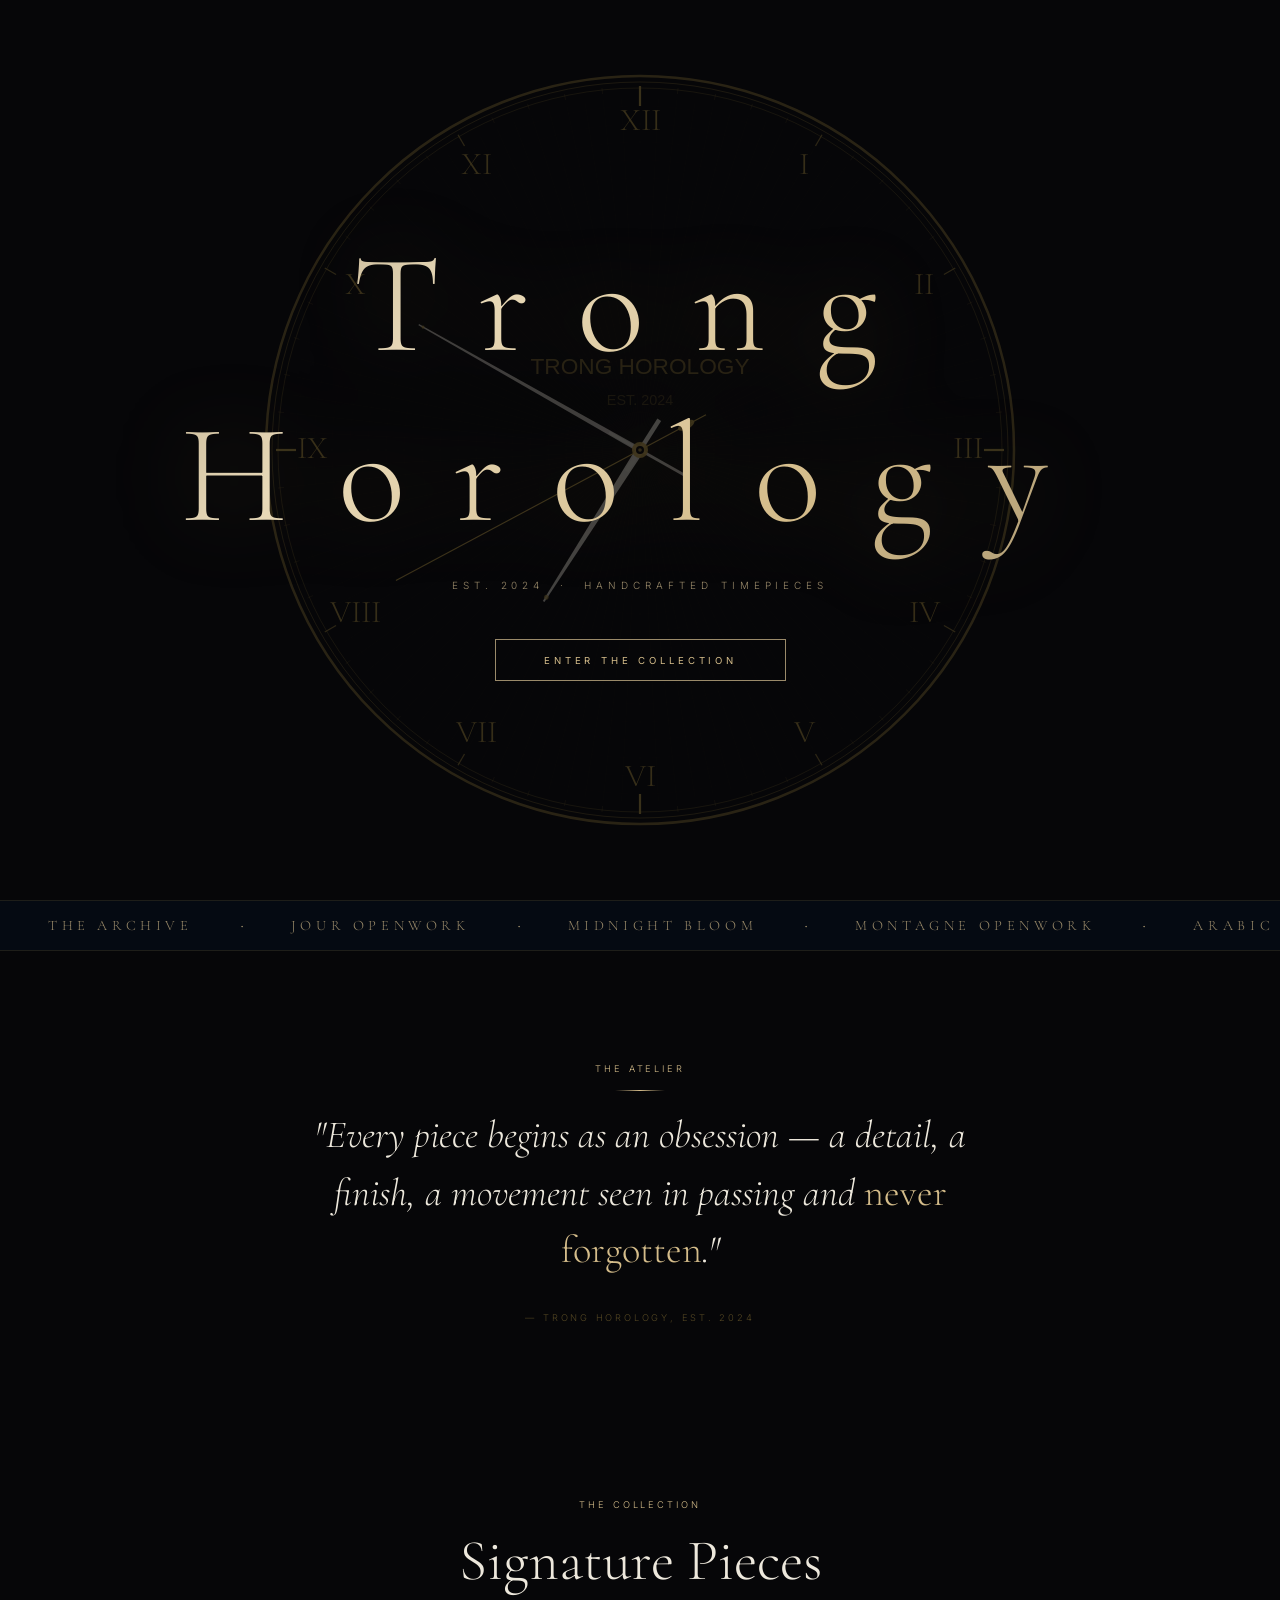
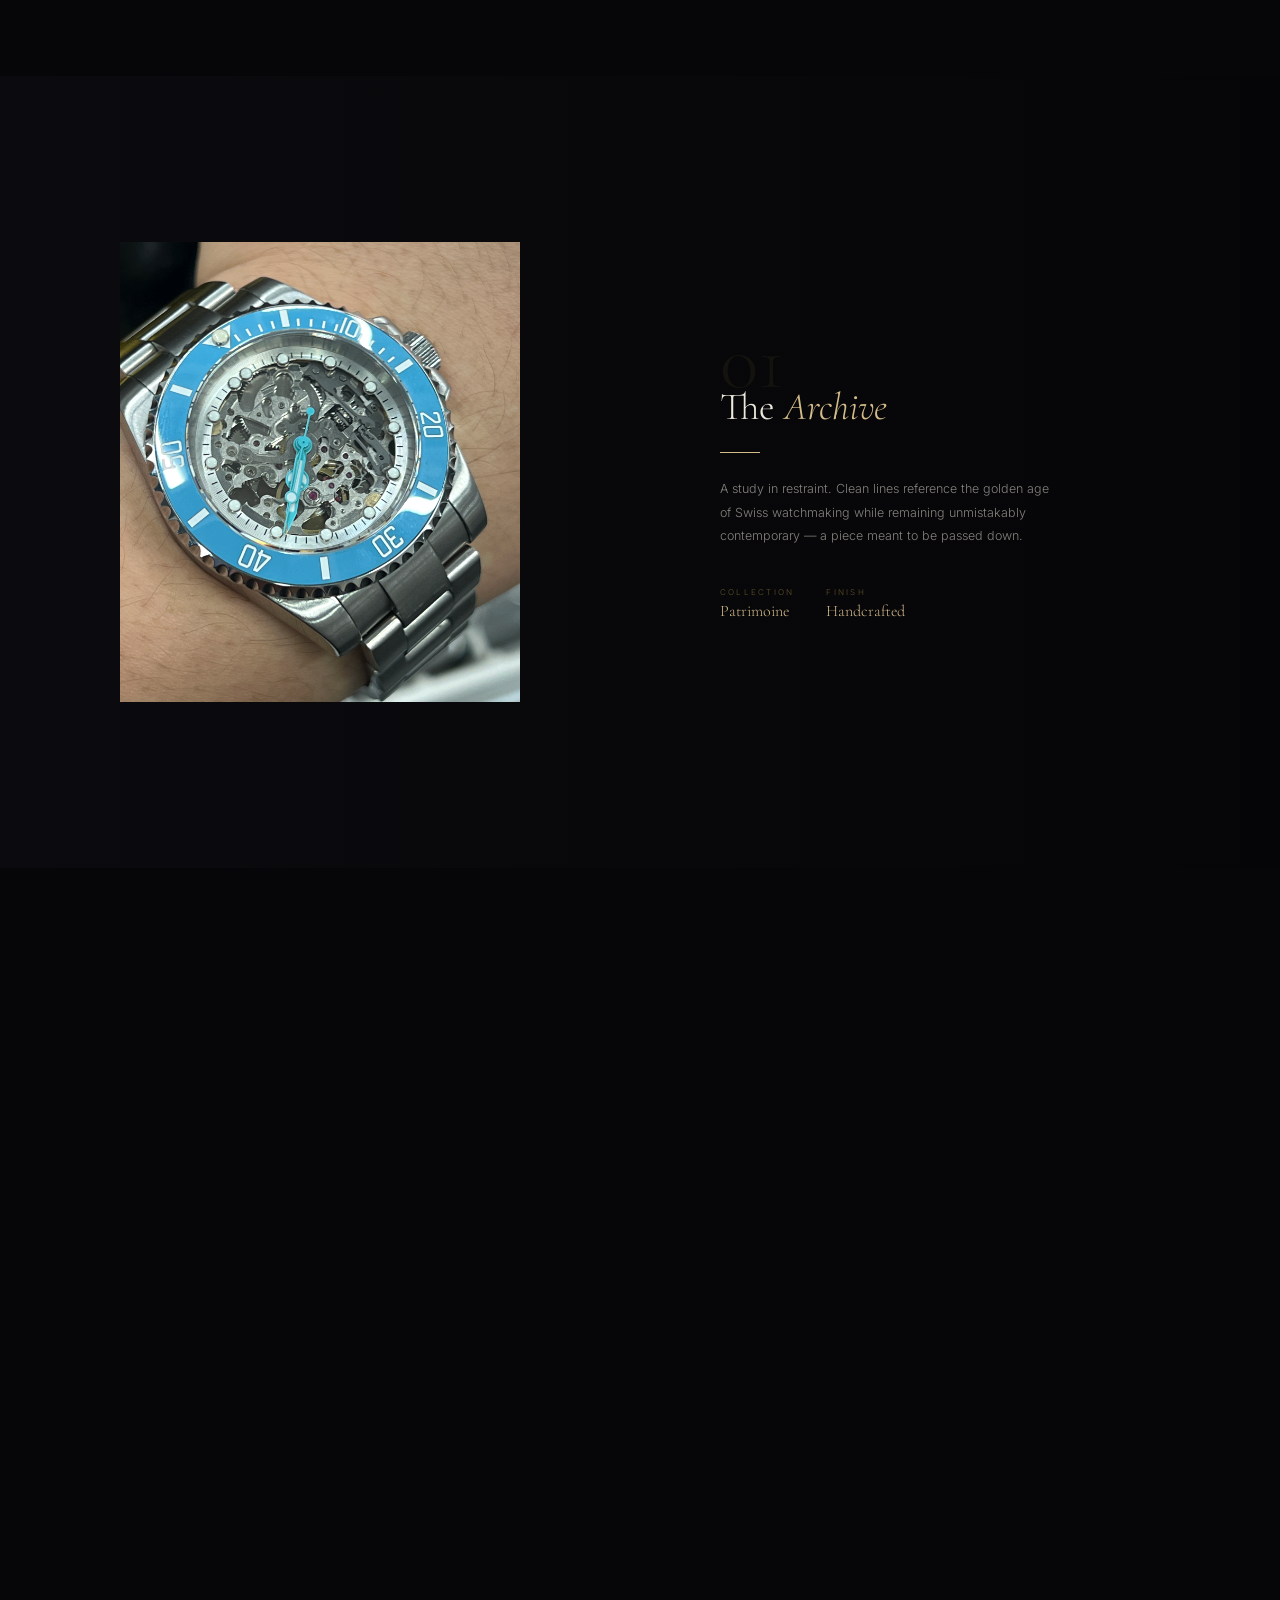
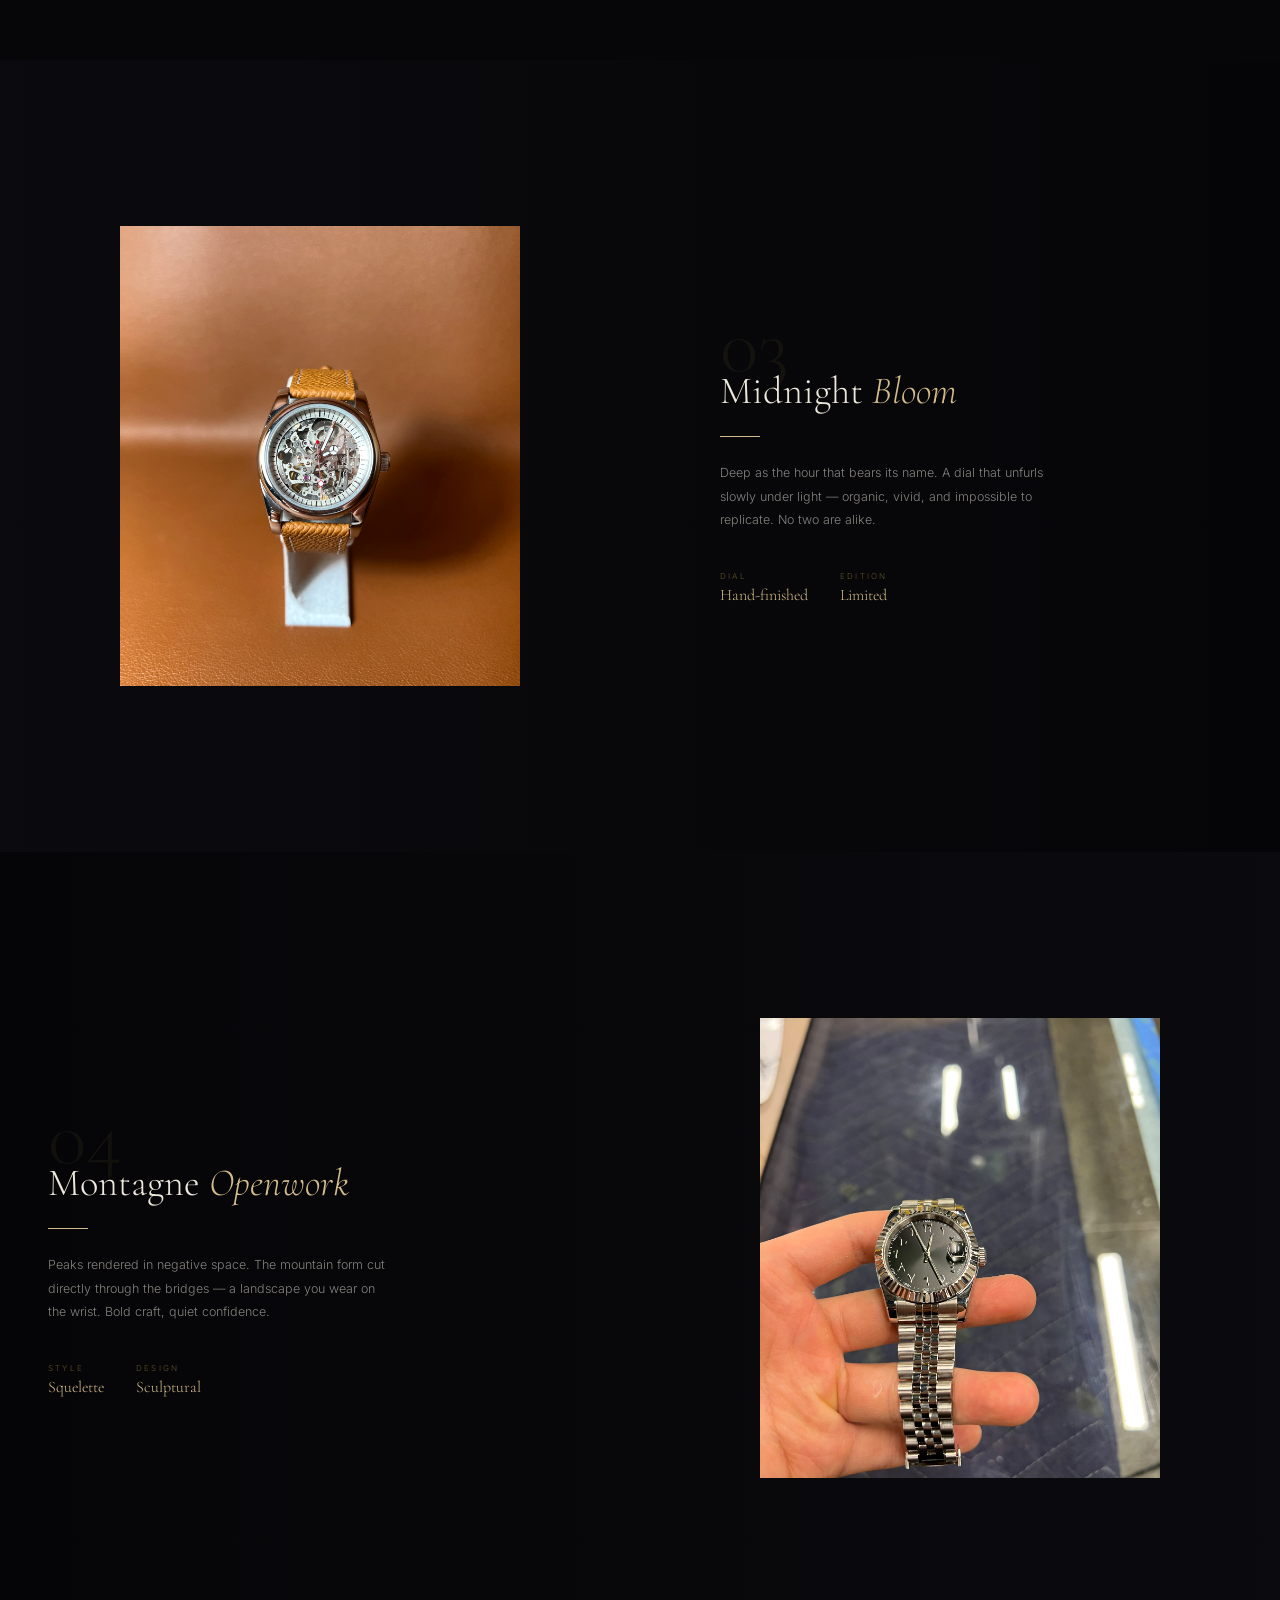
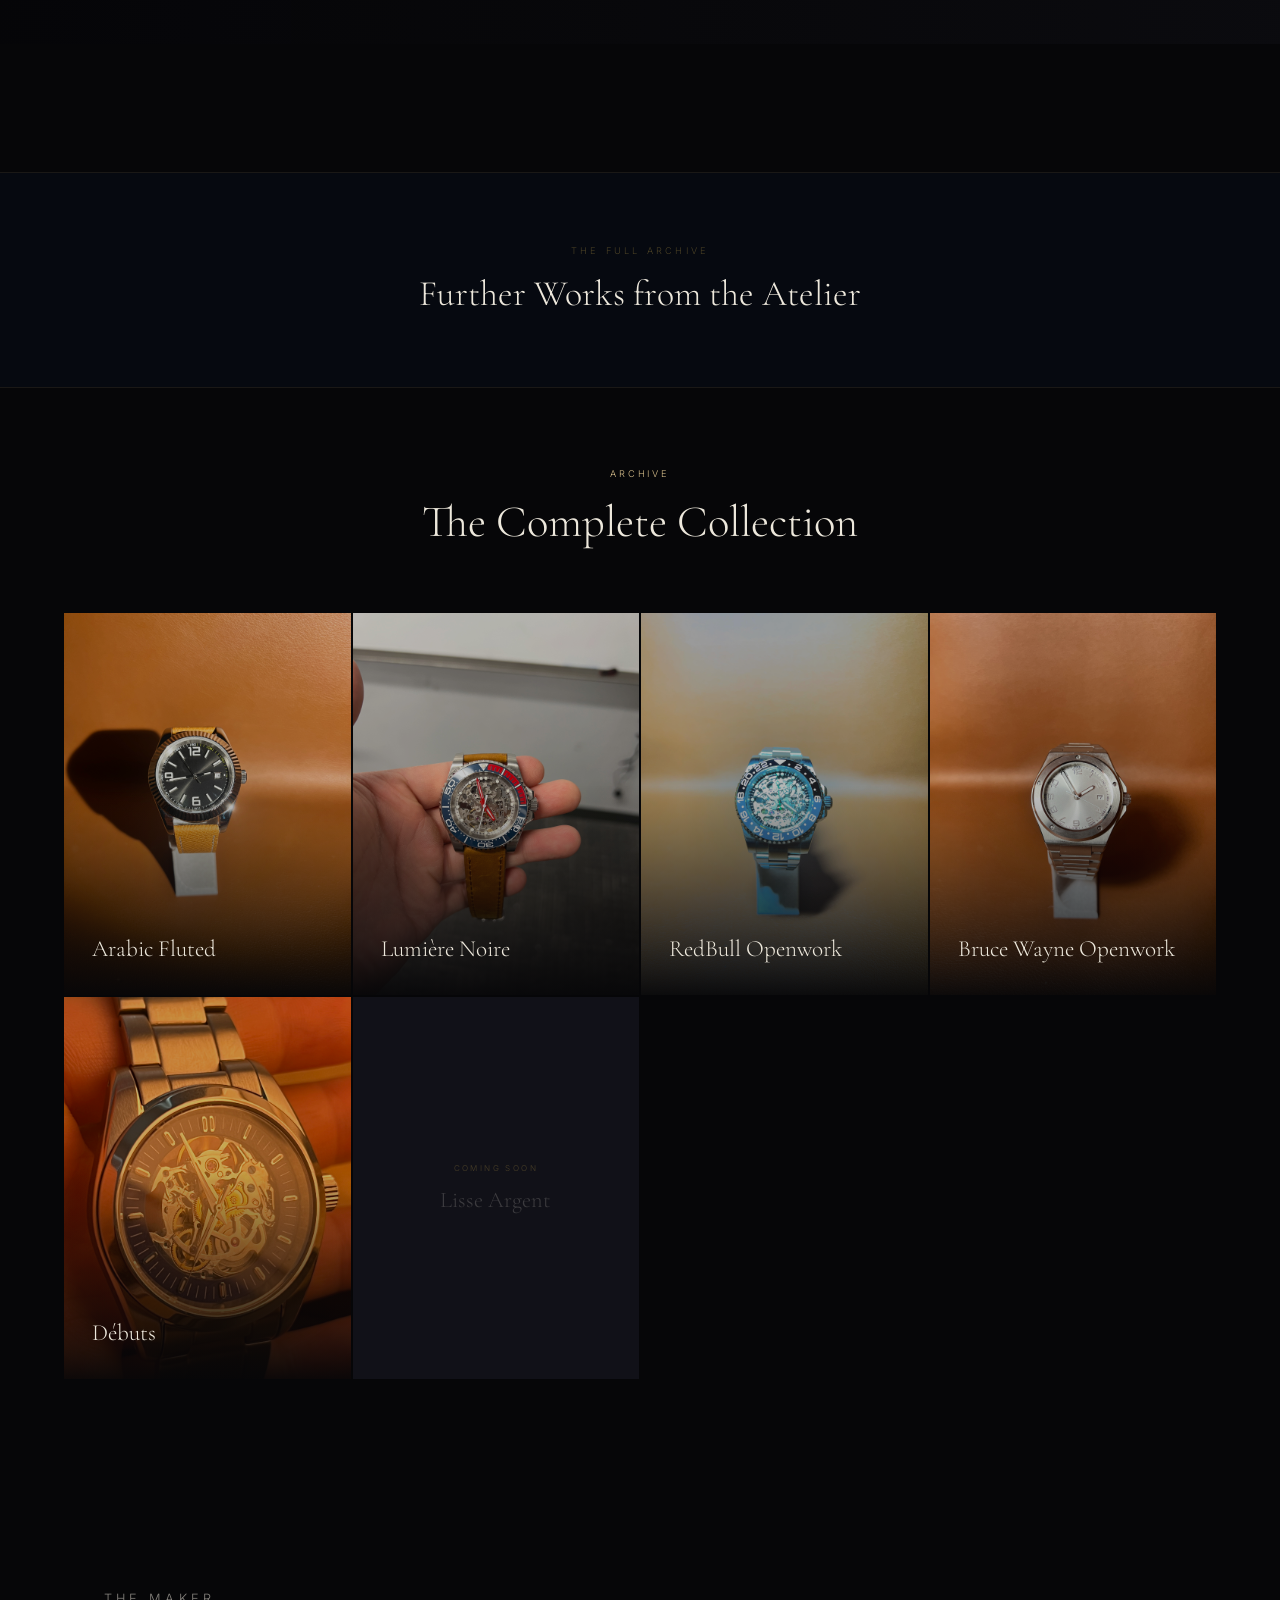
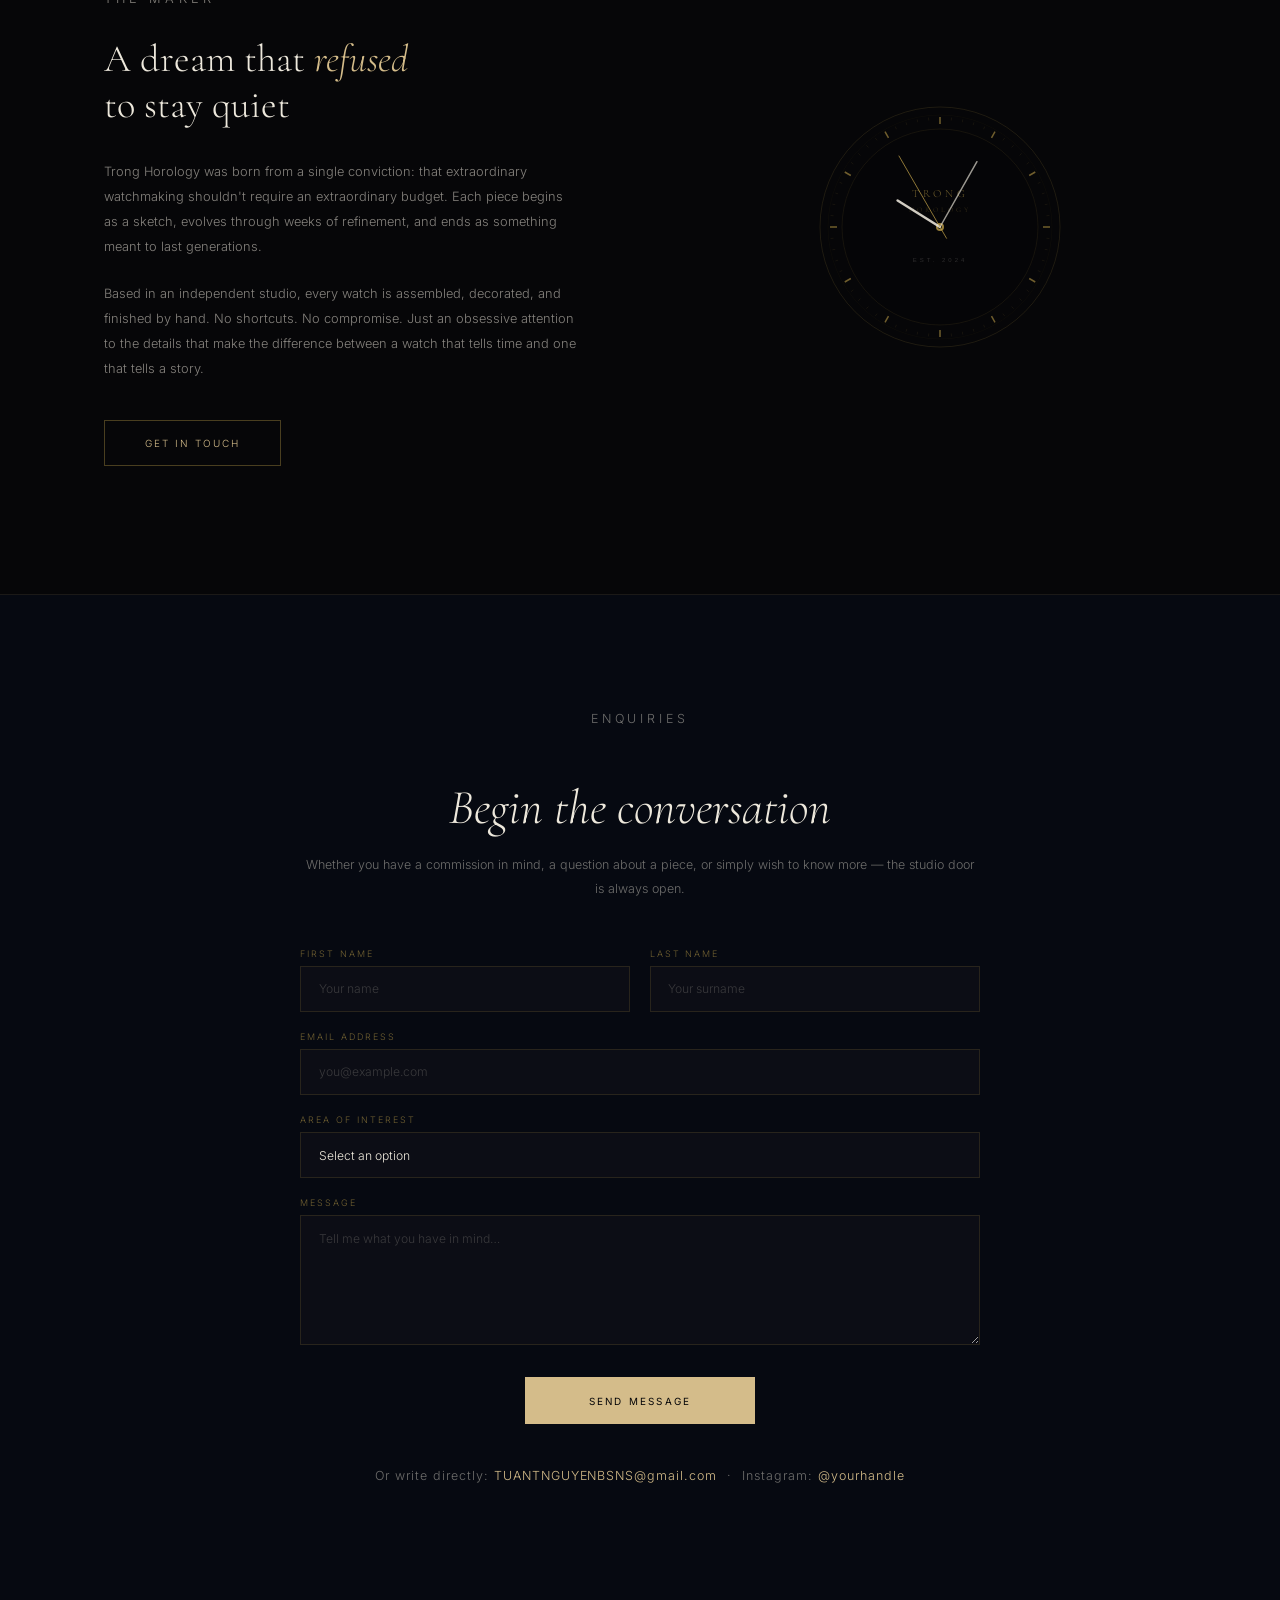
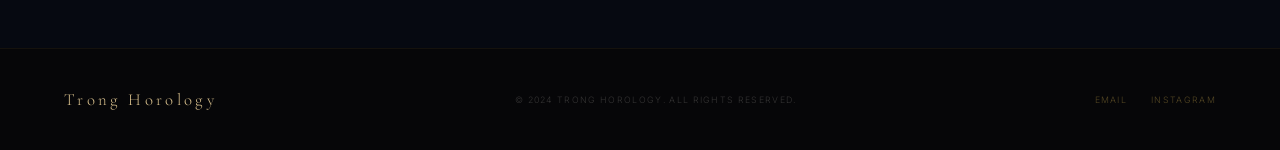
==== MainSite.html @ ff4633d8 "d" ====
<!DOCTYPE html>
<html lang="en">
<head>
<meta charset="UTF-8">
<meta name="viewport" content="width=device-width, initial-scale=1.0">
<title>Trong Horology</title>
<link href="https://fonts.googleapis.com/css2?family=Cormorant+Garamond:ital,wght@0,300;0,400;0,600;1,300;1,400&family=Inter:wght@200;300;400&display=swap" rel="stylesheet">
<style>
:root {
  --gold: #d4bc8a;
  --gold-light: #e8d9b8;
  --gold-dim: #9a8a6a;
  --gold-pale: #f5f0e8;
  --dark: #060608;
  --dark2: #0b0b0f;
  --dark3: #111118;
  --navy: #070d18;
  --text: #ede8dc;
  --text-dim: #7a7060;
  --serif: 'Cormorant Garamond', Georgia, serif;
  --sans: 'Inter', sans-serif;
}

*,*::before,*::after{margin:0;padding:0;box-sizing:border-box}
html{scroll-behavior:smooth}
body{background:var(--dark);color:var(--text);font-family:var(--sans);font-weight:300;overflow-x:hidden}
::-webkit-scrollbar{width:3px}
::-webkit-scrollbar-track{background:var(--dark)}
::-webkit-scrollbar-thumb{background:var(--gold-dim)}

/* ── BOTANICAL CANVAS ── */
#botanicalCanvas{position:fixed;top:0;left:0;width:100%;height:100%;pointer-events:none;z-index:0;opacity:0.85}

/* ── NAV ── */
nav{
  position:fixed;top:0;left:0;right:0;z-index:200;
  display:flex;align-items:center;justify-content:space-between;
  padding:1.2rem 3.5rem;
  transition:background 0.5s,backdrop-filter 0.5s;
}
nav.scrolled{background:rgba(6,6,8,0.92);backdrop-filter:blur(16px);border-bottom:1px solid rgba(201,168,76,0.07)}

.nav-left{display:flex;align-items:center;gap:1rem}
.logo-box{
  width:44px;height:44px;border:1px solid rgba(201,168,76,0.3);
  display:flex;align-items:center;justify-content:center;
  font-size:0.42rem;letter-spacing:0.1em;color:var(--gold-dim);text-transform:uppercase;
}
.logo-box img{width:100%;height:100%;object-fit:contain;display:none}
.logo-box img.loaded{display:block}
.nav-brand{font-family:var(--serif);font-size:1.3rem;font-weight:300;letter-spacing:0.25em;color:var(--gold)}

.nav-right{display:flex;align-items:center;gap:2.5rem}
.nav-links{display:flex;gap:2rem;list-style:none}
.nav-links a{font-size:0.58rem;letter-spacing:0.28em;text-transform:uppercase;color:var(--text-dim);text-decoration:none;transition:color 0.3s}
.nav-links a:hover{color:var(--gold)}

.nav-clock-wrap{display:flex;flex-direction:column;align-items:flex-end;gap:0.1rem}
.nav-clock{font-family:'Inter',sans-serif;font-size:1.35rem;color:var(--gold);letter-spacing:0.08em;font-weight:200;line-height:1}
.nav-date{font-size:0.45rem;letter-spacing:0.22em;color:var(--text-dim);text-transform:uppercase;font-weight:300}

/* ── LANDING ── */
#landing{
  position:fixed;inset:0;z-index:1000;
  background:var(--dark);
  display:flex;flex-direction:column;align-items:center;justify-content:center;
  transition:opacity 1.4s ease,visibility 1.4s ease;
}
#landing.gone{opacity:0;visibility:hidden;pointer-events:none}
#landingClock{position:absolute;top:50%;left:50%;transform:translate(-50%,-50%);opacity:0.28;pointer-events:none;z-index:1}
#siteClock{display:none;}

.landing-brand{position:relative;z-index:10;text-align:center}
.landing-name{
  font-family:var(--serif);font-size:clamp(3.5rem,11vw,9rem);font-weight:300;
  letter-spacing:0.35em;
  color:transparent;
  background:linear-gradient(135deg,var(--gold-dim),var(--gold-light),var(--gold),var(--gold-dim));
  -webkit-background-clip:text;background-clip:text;
  opacity:0;animation:nameReveal 3.8s ease 0.6s forwards;
  filter:drop-shadow(0 0 40px rgba(201,168,76,0.25));
}
@keyframes nameReveal{
  0%{opacity:0;letter-spacing:0.9em}
  60%{opacity:0.8}
  100%{opacity:1;letter-spacing:0.35em}
}
.landing-sub{font-size:0.62rem;letter-spacing:0.5em;color:var(--gold-dim);opacity:0;animation:fadeUp 1.5s ease 3.2s forwards;margin-top:1.2rem;text-transform:uppercase}
.landing-enter{
  margin-top:3rem;padding:0.9rem 3rem;
  background:transparent;border:1px solid var(--gold-dim);
  color:var(--gold);font-family:var(--sans);font-size:0.6rem;letter-spacing:0.4em;text-transform:uppercase;
  cursor:pointer;opacity:0;animation:fadeUp 1.5s ease 4s forwards;
  transition:all 0.4s;position:relative;overflow:hidden;
}
.landing-enter::before{content:'';position:absolute;top:0;left:-100%;width:100%;height:100%;background:linear-gradient(90deg,transparent,rgba(201,168,76,0.08),transparent);transition:left 0.5s}
.landing-enter:hover::before{left:100%}
.landing-enter:hover{border-color:var(--gold);box-shadow:0 0 25px rgba(201,168,76,0.12)}

@keyframes fadeUp{from{opacity:0;transform:translateY(12px)}to{opacity:1;transform:translateY(0)}}

/* ── HERO ── */
.hero{
  position:relative;height:100vh;min-height:650px;
  display:flex;flex-direction:column;align-items:center;justify-content:center;
  text-align:center;overflow:hidden;
}
.hero::before{
  content:'';position:absolute;inset:0;z-index:1;
  background:radial-gradient(ellipse 60% 70% at 50% 55%,rgba(201,168,76,0.07) 0%,transparent 70%);
  pointer-events:none;
}
.hero-video{position:absolute;inset:0;width:100%;height:100%;object-fit:cover;z-index:0;opacity:0;transition:opacity 2s ease}
.hero-video.ready{opacity:0.35}
.hero-overlay{position:absolute;inset:0;z-index:1;background:radial-gradient(ellipse 70% 70% at 50% 50%,rgba(6,6,8,0.5) 0%,rgba(6,6,8,0.88) 100%);pointer-events:none}

.dust{position:absolute;inset:0;pointer-events:none;overflow:hidden;z-index:2}
.dust span{position:absolute;width:2px;height:2px;border-radius:50%;background:var(--gold);opacity:0;animation:drift var(--d,8s) ease-in-out infinite var(--delay,0s)}
@keyframes drift{
  0%{opacity:0;transform:translateY(60px) translateX(0)}
  20%{opacity:0.3}80%{opacity:0.1}
  100%{opacity:0;transform:translateY(-80px) translateX(var(--dx,20px))}
}

.hero-content{position:relative;z-index:3}
.hero-logo-wrap{opacity:0;animation:fadeUp 1s ease 0.3s forwards;margin-bottom:2rem}
.hero-logo-wrap img{height:60px;width:auto;object-fit:contain;filter:brightness(0) invert(1) sepia(1) saturate(1.5) hue-rotate(5deg) brightness(0.85)}
.hero-eyebrow{font-size:0.62rem;letter-spacing:0.35em;text-transform:uppercase;color:var(--gold);margin-bottom:1.5rem;opacity:0;animation:fadeUp 1s ease 0.5s forwards}
.hero-title{font-family:var(--serif);font-size:clamp(3.5rem,9vw,8rem);font-weight:300;line-height:0.9;letter-spacing:-0.01em;color:var(--text);opacity:0;animation:fadeUp 1.1s ease 0.8s forwards}
.hero-title em{font-style:italic;color:var(--gold)}
.hero-subtitle{font-size:0.68rem;letter-spacing:0.28em;text-transform:uppercase;color:rgba(237,232,220,0.45);margin-top:2rem;opacity:0;animation:fadeUp 1.1s ease 1.1s forwards}
.hero-cta{margin-top:3.5rem;opacity:0;animation:fadeUp 1s ease 1.4s forwards;display:flex;gap:1.5rem;align-items:center;justify-content:center}
.btn-primary{font-family:var(--sans);font-size:0.62rem;letter-spacing:0.2em;text-transform:uppercase;color:var(--dark);background:var(--gold);border:none;padding:1rem 2.5rem;cursor:pointer;text-decoration:none;transition:background 0.3s,transform 0.2s}
.btn-primary:hover{background:var(--gold-pale);transform:translateY(-1px)}
.btn-ghost{font-family:var(--sans);font-size:0.62rem;letter-spacing:0.2em;text-transform:uppercase;color:var(--gold);border:1px solid rgba(201,168,76,0.35);padding:1rem 2.5rem;cursor:pointer;text-decoration:none;transition:all 0.3s}
.btn-ghost:hover{border-color:var(--gold);background:rgba(201,168,76,0.06)}

.scroll-ind{position:absolute;bottom:2.5rem;left:50%;transform:translateX(-50%);display:flex;flex-direction:column;align-items:center;gap:0.5rem;opacity:0;animation:fadeUp 1s ease 2s forwards;z-index:3}
.scroll-ind span{font-size:0.5rem;letter-spacing:0.28em;text-transform:uppercase;color:rgba(201,168,76,0.4)}
.scroll-line{width:1px;height:3rem;background:linear-gradient(to bottom,rgba(201,168,76,0.55),transparent);animation:sPulse 2.5s ease-in-out infinite}
@keyframes sPulse{0%,100%{opacity:0.4;transform:scaleY(1)}50%{opacity:1;transform:scaleY(1.1)}}

/* ── MARQUEE ── */
.marquee-wrap{overflow:hidden;border-top:1px solid rgba(201,168,76,0.12);border-bottom:1px solid rgba(201,168,76,0.12);padding:1rem 0;background:rgba(7,13,24,0.7);position:relative;z-index:1}
.marquee-track{display:flex;width:max-content;animation:marquee 35s linear infinite}
.marquee-track span{font-family:var(--serif);font-size:0.9rem;font-weight:300;letter-spacing:0.32em;text-transform:uppercase;color:var(--gold-dim);padding:0 3rem;white-space:nowrap}
.marquee-track span.dot{color:var(--gold);padding:0;font-size:0.45rem;align-self:center;letter-spacing:0}
@keyframes marquee{from{transform:translateX(0)}to{transform:translateX(-50%)}}

/* ── PHILOSOPHY ── */
.philosophy{padding:7rem 4rem;max-width:860px;margin:0 auto;text-align:center;position:relative;z-index:1}
.section-label{font-size:0.58rem;letter-spacing:0.32em;text-transform:uppercase;color:var(--gold);margin-bottom:1rem}
.section-line{width:50px;height:1px;background:linear-gradient(90deg,transparent,var(--gold),transparent);margin:1rem auto}
.phil-quote{font-family:var(--serif);font-size:clamp(1.6rem,3vw,2.6rem);font-weight:300;font-style:italic;line-height:1.5;color:var(--text)}
.phil-quote em{color:var(--gold);font-style:normal}
.phil-attr{margin-top:2rem;font-size:0.58rem;letter-spacing:0.3em;text-transform:uppercase;color:rgba(201,168,76,0.4)}

/* ── SPOTLIGHT ITEMS ── */
.gallery-section{padding:4rem 0 8rem;position:relative;z-index:1}
.gallery-header{text-align:center;padding:0 2rem 5rem}
.gallery-header h2{font-family:var(--serif);font-size:clamp(2.2rem,4.5vw,3.8rem);font-weight:300;color:var(--text);margin-top:0.5rem}

.spotlight-list{display:flex;flex-direction:column;gap:0}
.spotlight-item{
  position:relative;min-height:88vh;
  display:grid;grid-template-columns:1fr 1fr;align-items:center;overflow:hidden;
  opacity:0;transform:translateY(40px);transition:opacity 0.9s ease,transform 0.9s ease;
}
.spotlight-item.visible{opacity:1;transform:translateY(0)}
.spotlight-item:nth-child(even){direction:rtl}
.spotlight-item:nth-child(even)>*{direction:ltr}
.spotlight-item::before{content:'';position:absolute;inset:0;z-index:0}
.spotlight-item:nth-child(odd)::before{background:linear-gradient(to right,rgba(11,11,15,0.98) 0%,rgba(6,6,8,0.85) 100%)}
.spotlight-item:nth-child(even)::before{background:linear-gradient(to left,rgba(11,11,15,0.98) 0%,rgba(6,6,8,0.85) 100%)}

.spotlight-img-wrap{position:relative;z-index:1;display:flex;align-items:center;justify-content:center;padding:4rem 3rem;cursor:pointer}
.spotlight-img-wrap::before{content:'';position:absolute;width:360px;height:360px;border-radius:50%;background:radial-gradient(circle,rgba(201,168,76,0.12) 0%,transparent 68%);pointer-events:none}
.spotlight-img-wrap::after{
  content:'View Gallery';position:absolute;bottom:2.5rem;left:50%;
  transform:translateX(-50%) translateY(8px);
  font-size:0.52rem;letter-spacing:0.25em;text-transform:uppercase;color:var(--gold);
  background:rgba(6,6,8,0.8);padding:0.5rem 1.2rem;border:1px solid rgba(201,168,76,0.3);
  opacity:0;transition:opacity 0.3s,transform 0.3s;pointer-events:none;white-space:nowrap;
}
.spotlight-item:hover .spotlight-img-wrap::after{opacity:1;transform:translateX(-50%) translateY(0)}
.spotlight-img-wrap img{
  position:relative;width:100%;max-width:400px;max-height:460px;object-fit:cover;
  filter:brightness(1.02) contrast(1.04);transition:transform 0.6s ease,filter 0.6s ease;
  display:block;
}
.spotlight-item:hover .spotlight-img-wrap img{transform:scale(1.03);filter:brightness(1.1) contrast(1.06)}

.spotlight-info{position:relative;z-index:1;padding:4rem 5rem}
.spotlight-item:nth-child(even) .spotlight-info{padding:4rem 5rem 4rem 3rem}
.watch-number{font-family:var(--serif);font-size:5rem;font-weight:300;color:rgba(201,168,76,0.07);line-height:1;margin-bottom:-1rem;display:block}
.watch-name{font-family:var(--serif);font-size:clamp(1.8rem,3vw,2.8rem);font-weight:300;color:var(--text);line-height:1.1;margin-bottom:1.5rem}
.watch-name em{font-style:italic;color:var(--gold)}
.watch-divider{width:40px;height:1px;background:var(--gold);margin-bottom:1.5rem}
.watch-desc{font-size:0.78rem;line-height:1.85;color:rgba(237,232,220,0.55);max-width:340px;margin-bottom:2.5rem}
.watch-specs{display:flex;gap:2rem;flex-wrap:wrap}
.spec-item{display:flex;flex-direction:column;gap:0.3rem}
.spec-label{font-size:0.5rem;letter-spacing:0.28em;text-transform:uppercase;color:rgba(201,168,76,0.45)}
.spec-val{font-family:var(--serif);font-size:1rem;color:var(--gold)}

/* ── DIVIDER ── */
.coll-divider{text-align:center;padding:4.5rem 2rem;border-top:1px solid rgba(201,168,76,0.1);border-bottom:1px solid rgba(201,168,76,0.1);background:rgba(7,13,24,0.5);position:relative;z-index:1}
.coll-divider p{font-size:0.58rem;letter-spacing:0.35em;text-transform:uppercase;color:rgba(201,168,76,0.35);margin-bottom:1rem}
.coll-divider h3{font-family:var(--serif);font-size:clamp(1.4rem,2.8vw,2.4rem);font-weight:300;color:var(--text)}

/* ── GRID GALLERY ── */
.grid-gallery{padding:5rem 4rem;position:relative;z-index:1}
.grid-gallery-header{text-align:center;margin-bottom:4rem}
.grid-gallery-header h2{font-family:var(--serif);font-size:clamp(1.8rem,3.5vw,3rem);font-weight:300;color:var(--text);margin-top:0.5rem}
.watch-grid{display:grid;grid-template-columns:repeat(auto-fill,minmax(270px,1fr));gap:2px;max-width:1200px;margin:0 auto}
.grid-card{position:relative;aspect-ratio:3/4;overflow:hidden;cursor:pointer;background:var(--dark3);opacity:0;transform:translateY(20px);transition:opacity 0.7s ease,transform 0.7s ease}
.grid-card.visible{opacity:1;transform:translateY(0)}
.grid-card img{width:100%;height:100%;object-fit:cover;transition:transform 0.7s ease,filter 0.7s ease;filter:brightness(0.78)}
.grid-card:hover img{transform:scale(1.06);filter:brightness(1)}
.grid-card-overlay{position:absolute;inset:0;background:linear-gradient(to top,rgba(6,6,8,0.96) 0%,transparent 55%);display:flex;flex-direction:column;justify-content:flex-end;padding:2rem 1.75rem;transition:background 0.5s}
.grid-card:hover .grid-card-overlay{background:linear-gradient(to top,rgba(6,6,8,0.98) 0%,rgba(6,6,8,0.25) 65%)}
.grid-card-label{font-size:0.52rem;letter-spacing:0.25em;text-transform:uppercase;color:var(--gold);margin-bottom:0.5rem;opacity:0;transform:translateY(6px);transition:opacity 0.4s,transform 0.4s}
.grid-card:hover .grid-card-label{opacity:1;transform:translateY(0)}
.grid-card-name{font-family:var(--serif);font-size:1.45rem;font-weight:300;color:var(--text);line-height:1.1}
.grid-coming{background:var(--dark3);display:flex;align-items:center;justify-content:center;aspect-ratio:3/4}
.grid-coming p:first-child{font-size:0.5rem;letter-spacing:0.3em;text-transform:uppercase;color:rgba(201,168,76,0.3);margin-bottom:0.8rem;text-align:center}
.grid-coming p:last-child{font-family:var(--serif);font-size:1.4rem;font-weight:300;color:rgba(237,232,220,0.2);text-align:center}

/* ── STORY ── */
.story{padding:8rem 4rem;display:grid;grid-template-columns:1fr 1fr;gap:8rem;align-items:center;max-width:1200px;margin:0 auto;position:relative;z-index:1}
.story-text h2{font-family:var(--serif);font-size:clamp(1.8rem,3vw,2.8rem);font-weight:300;line-height:1.2;color:var(--text);margin:1.5rem 0 2rem}
.story-text h2 em{font-style:italic;color:var(--gold)}
.story-text p{font-size:0.8rem;line-height:1.95;color:rgba(237,232,220,0.55);margin-bottom:1.4rem}

.story-clock-wrap{display:flex;align-items:center;justify-content:center}
.story-clock{width:260px;height:260px}

/* ── CONTACT ── */
.contact{padding:7rem 4rem;background:rgba(7,13,24,0.6);border-top:1px solid rgba(201,168,76,0.1);position:relative;z-index:1}
.contact-inner{max-width:680px;margin:0 auto;text-align:center}
.contact-inner h2{font-family:var(--serif);font-size:clamp(2rem,3.8vw,3.2rem);font-weight:300;font-style:italic;color:var(--text);margin-bottom:1rem}
.contact-inner>p{font-size:0.78rem;color:rgba(237,232,220,0.45);line-height:1.85;margin-bottom:3rem}
.contact-form{display:flex;flex-direction:column;gap:1.2rem;text-align:left}
.form-row{display:grid;grid-template-columns:1fr 1fr;gap:1.2rem}
.form-group{display:flex;flex-direction:column;gap:0.45rem}
.form-group label{font-size:0.56rem;letter-spacing:0.22em;text-transform:uppercase;color:rgba(201,168,76,0.55)}
.form-group input,.form-group textarea,.form-group select{background:rgba(17,17,24,0.7);border:1px solid rgba(201,168,76,0.15);color:var(--text);font-family:var(--sans);font-size:0.76rem;font-weight:300;padding:0.9rem 1.1rem;outline:none;transition:border-color 0.3s;-webkit-appearance:none}
.form-group input:focus,.form-group textarea:focus,.form-group select:focus{border-color:rgba(201,168,76,0.45)}
.form-group input::placeholder,.form-group textarea::placeholder{color:rgba(237,232,220,0.2)}
.form-group textarea{height:130px;resize:vertical}
.form-group select option{background:var(--dark2)}
.form-submit{margin-top:0.8rem;text-align:center}
.form-submit button{font-family:var(--sans);font-size:0.62rem;letter-spacing:0.22em;text-transform:uppercase;color:var(--dark);background:var(--gold);border:none;padding:1.1rem 4rem;cursor:pointer;transition:background 0.3s,transform 0.2s}
.form-submit button:hover{background:var(--gold-pale);transform:translateY(-1px)}
.contact-alt{margin-top:2.5rem;font-size:0.68rem;color:rgba(237,232,220,0.3);letter-spacing:0.08em}
.contact-alt a{color:var(--gold);text-decoration:none;transition:color 0.3s}
.contact-alt a:hover{color:var(--gold-light)}

/* ── FOOTER ── */
footer{padding:2.5rem 4rem;border-top:1px solid rgba(201,168,76,0.08);display:flex;align-items:center;justify-content:space-between;position:relative;z-index:1}
.footer-brand{font-family:var(--serif);font-size:1.05rem;font-weight:300;letter-spacing:0.2em;color:var(--gold)}
.footer-copy{font-size:0.55rem;letter-spacing:0.15em;color:rgba(237,232,220,0.2);text-transform:uppercase}
.footer-social{display:flex;gap:1.5rem}
.footer-social a{font-size:0.55rem;letter-spacing:0.15em;text-transform:uppercase;color:rgba(201,168,76,0.4);text-decoration:none;transition:color 0.3s}
.footer-social a:hover{color:var(--gold)}

/* ── LIGHTBOX ── */
.lb-overlay{
  display:none;position:fixed;inset:0;z-index:800;
  background:rgba(3,3,5,0.97);backdrop-filter:blur(12px);
  flex-direction:column;align-items:center;justify-content:center;
}
.lb-overlay.open{display:flex}
.lb-close{
  position:absolute;top:1.5rem;right:2rem;background:none;border:none;
  color:rgba(201,168,76,0.5);font-family:var(--sans);font-size:0.58rem;
  letter-spacing:0.28em;text-transform:uppercase;cursor:pointer;
  display:flex;align-items:center;gap:0.5rem;padding:0.5rem;transition:color 0.2s;
}
.lb-close::before{content:'✕';font-size:0.9rem}
.lb-close:hover{color:var(--gold)}
.lb-stage{position:relative;display:flex;align-items:center;justify-content:center;width:100%;max-width:900px;padding:2rem 5rem;flex:1}
.lb-stage::before{content:'';position:absolute;width:520px;height:520px;border-radius:50%;background:radial-gradient(circle,rgba(201,168,76,0.08) 0%,transparent 65%);pointer-events:none}
.lb-img-wrap{position:relative;max-height:70vh;display:flex;align-items:center;justify-content:center;overflow:hidden}
.lb-img-wrap img{max-height:70vh;max-width:100%;object-fit:contain;display:block;opacity:0;transform:scale(0.97);transition:opacity 0.35s,transform 0.35s}
.lb-img-wrap img.loaded{opacity:1;transform:scale(1)}
.lb-arrow{position:absolute;top:50%;transform:translateY(-50%);background:none;border:1px solid rgba(201,168,76,0.2);color:var(--gold);width:44px;height:44px;display:flex;align-items:center;justify-content:center;cursor:pointer;font-size:1.1rem;transition:all 0.2s;z-index:2}
.lb-arrow:hover{border-color:var(--gold);background:rgba(201,168,76,0.08)}
.lb-arrow.prev{left:0}.lb-arrow.next{right:0}
.lb-arrow.hidden{opacity:0;pointer-events:none}
.lb-footer{padding:1.2rem 2rem 2rem;text-align:center;width:100%}
.lb-watch-name{font-family:var(--serif);font-size:clamp(1.3rem,2.5vw,2rem);font-weight:300;color:var(--text);margin-bottom:0.4rem}
.lb-counter{font-size:0.58rem;letter-spacing:0.28em;color:rgba(201,168,76,0.4);text-transform:uppercase}
.lb-thumbs{display:flex;gap:8px;justify-content:center;margin-top:1rem;flex-wrap:wrap;padding:0 2rem}
.lb-thumb{width:52px;height:52px;object-fit:cover;cursor:pointer;opacity:0.32;border:1px solid transparent;transition:opacity 0.2s,border-color 0.2s;flex-shrink:0}
.lb-thumb.active{opacity:1;border-color:var(--gold)}
.lb-thumb:hover{opacity:0.7}

@media(max-width:900px){
  nav{padding:1.2rem 1.5rem}
  .nav-links{display:none}
  .spotlight-item{grid-template-columns:1fr;min-height:auto}
  .spotlight-item:nth-child(even){direction:ltr}
  .spotlight-info{padding:2rem 2rem 3rem!important}
  .spotlight-img-wrap{padding:3rem 2rem 1rem}
  .story{grid-template-columns:1fr;gap:3rem;padding:5rem 2rem}
  .story-clock-wrap{display:none}
  .grid-gallery{padding:4rem 1.5rem}
  .form-row{grid-template-columns:1fr}
  .contact{padding:5rem 2rem}
  footer{flex-direction:column;gap:1.5rem;text-align:center;padding:2rem}
}
</style>
</head>
<body>

<!-- BOTANICAL CANVAS -->
<canvas id="botanicalCanvas"></canvas>

<!-- SITE CORNER CLOCK -->
<canvas id="siteClock"></canvas>

<!-- LIGHTBOX -->
<div class="lb-overlay" id="lightbox" role="dialog" aria-modal="true">
  <button class="lb-close" id="lbClose">Close</button>
  <div class="lb-stage">
    <button class="lb-arrow prev" id="lbPrev">&#8592;</button>
    <div class="lb-img-wrap"><img id="lbImg" src="" alt=""></div>
    <button class="lb-arrow next" id="lbNext">&#8594;</button>
  </div>
  <div class="lb-footer">
    <p class="lb-watch-name" id="lbName"></p>
    <p class="lb-counter" id="lbCounter"></p>
    <div class="lb-thumbs" id="lbThumbs"></div>
  </div>
</div>

<!-- NAV -->
<nav id="nav">
  <div class="nav-left">
    <div class="logo-box">
      <img src="images/logo.png" alt="Trong Horology" onerror="this.style.display='none'">
      LOGO
    </div>
    <div class="nav-brand">Trong Horology</div>
  </div>
  <div class="nav-right">
    <ul class="nav-links">
      <li><a href="#collection">Collection</a></li>
      <li><a href="#story">The Story</a></li>
      <li><a href="#contact">Contact</a></li>
    </ul>
    <div class="nav-clock-wrap">
      <div class="nav-clock" id="navClock">00:00:00</div>
      <div class="nav-date" id="navDate"></div>
    </div>
  </div>
</nav>

<!-- LANDING -->
<div id="landing">
  <canvas id="landingClock"></canvas>
  <div class="landing-brand">
    <div class="landing-name">Trong Horology</div>
    <div class="landing-sub">Est. 2024 &nbsp;·&nbsp; Handcrafted Timepieces</div>
    <button class="landing-enter" onclick="enterSite()">Enter the Collection</button>
  </div>
</div>

<!-- HERO -->
<section class="hero" id="hero">
  <video class="hero-video" id="heroVideo" autoplay muted loop playsinline preload="auto" aria-hidden="true">
    <source src="images/hero-movement.mp4" type="video/mp4">
  </video>
  <div class="hero-overlay"></div>
  <div class="dust" id="dust"></div>
  <div class="hero-content">
    <div class="hero-logo-wrap">
      <img src="images/logo.png" alt="Trong Horology" onerror="this.style.display='none'">
    </div>
    <p class="hero-eyebrow">Est. 2024 &nbsp;·&nbsp; Handcrafted Timepieces</p>
    <h1 class="hero-title">Trong<br><em>Horology</em></h1>
    <p class="hero-subtitle">Where time becomes art</p>
    <div class="hero-cta">
      <a href="#collection" class="btn-primary">View Collection</a>
      <a href="#contact" class="btn-ghost">Enquire</a>
    </div>
  </div>
  <div class="scroll-ind">
    <div class="scroll-line"></div>
    <span>Scroll</span>
  </div>
</section>

<!-- MARQUEE -->
<div class="marquee-wrap" aria-hidden="true">
  <div class="marquee-track">
    <span>The Archive</span><span class="dot">◆</span>
    <span>Jour Openwork</span><span class="dot">◆</span>
    <span>Midnight Bloom</span><span class="dot">◆</span>
    <span>Montagne Openwork</span><span class="dot">◆</span>
    <span>Arabic Fluted</span><span class="dot">◆</span>
    <span>Lumière Noire</span><span class="dot">◆</span>
    <span>Bruce Wayne Openwork</span><span class="dot">◆</span>
    <span>Lisse Argent</span><span class="dot">◆</span>
    <span>The Archive</span><span class="dot">◆</span>
    <span>Jour Openwork</span><span class="dot">◆</span>
    <span>Midnight Bloom</span><span class="dot">◆</span>
    <span>Montagne Openwork</span><span class="dot">◆</span>
    <span>Arabic Fluted</span><span class="dot">◆</span>
    <span>Lumière Noire</span><span class="dot">◆</span>
    <span>Bruce Wayne Openwork</span><span class="dot">◆</span>
    <span>Lisse Argent</span><span class="dot">◆</span>
  </div>
</div>

<!-- PHILOSOPHY -->
<div class="philosophy">
  <p class="section-label">The Atelier</p>
  <div class="section-line"></div>
  <p class="phil-quote">"Every piece begins as an obsession — a detail, a finish, a movement seen in passing and <em>never forgotten</em>."</p>
  <p class="phil-attr">— Trong Horology, est. 2024</p>
</div>

<!-- SPOTLIGHT COLLECTION -->
<section class="gallery-section" id="collection">
  <div class="gallery-header">
    <p class="section-label">The Collection</p>
    <h2>Signature Pieces</h2>
  </div>
  <div class="spotlight-list">

    <div class="spotlight-item reveal" data-watch="the-archive">
      <div class="spotlight-img-wrap">
        <img src="https://twhon.github.io/artileir-detuantrong/images/P-1/P1a.JPEG" alt="The Archive" loading="lazy" onerror="this.style.opacity='0.3'">
      </div>
      <div class="spotlight-info">
        <span class="watch-number">01</span>
        <h2 class="watch-name">The <em>Archive</em></h2>
        <div class="watch-divider"></div>
        <p class="watch-desc">A study in restraint. Clean lines reference the golden age of Swiss watchmaking while remaining unmistakably contemporary — a piece meant to be passed down.</p>
        <div class="watch-specs">
          <div class="spec-item"><span class="spec-label">Collection</span><span class="spec-val">Patrimoine</span></div>
          <div class="spec-item"><span class="spec-label">Finish</span><span class="spec-val">Handcrafted</span></div>
        </div>
      </div>
    </div>

    <div class="spotlight-item reveal" data-watch="jour-openwork">
      <div class="spotlight-img-wrap">
        <img src="https://twhon.github.io/artileir-detuantrong/images/P-3/2.JPEG" alt="Jour Openwork" loading="lazy" onerror="this.style.opacity='0.3'">
      </div>
      <div class="spotlight-info">
        <span class="watch-number">02</span>
        <h2 class="watch-name">Jour <em>Openwork</em></h2>
        <div class="watch-divider"></div>
        <p class="watch-desc">The dial stripped bare — a window into the soul of the movement. Architecture and mechanics coexist in perfect choreography with every tick.</p>
        <div class="watch-specs">
          <div class="spec-item"><span class="spec-label">Style</span><span class="spec-val">Squelette</span></div>
          <div class="spec-item"><span class="spec-label">Movement</span><span class="spec-val">Visible</span></div>
        </div>
      </div>
    </div>

    <div class="spotlight-item reveal" data-watch="midnight-bloom">
      <div class="spotlight-img-wrap">
        <img src="https://twhon.github.io/artileir-detuantrong/images/T-24/24 F.JPEG" alt="Midnight Bloom" loading="lazy" onerror="this.style.opacity='0.3'">
      </div>
      <div class="spotlight-info">
        <span class="watch-number">03</span>
        <h2 class="watch-name">Midnight <em>Bloom</em></h2>
        <div class="watch-divider"></div>
        <p class="watch-desc">Deep as the hour that bears its name. A dial that unfurls slowly under light — organic, vivid, and impossible to replicate. No two are alike.</p>
        <div class="watch-specs">
          <div class="spec-item"><span class="spec-label">Dial</span><span class="spec-val">Hand-finished</span></div>
          <div class="spec-item"><span class="spec-label">Edition</span><span class="spec-val">Limited</span></div>
        </div>
      </div>
    </div>

    <div class="spotlight-item reveal" data-watch="montagne-openwork">
      <div class="spotlight-img-wrap">
        <img src="https://twhon.github.io/artileir-detuantrong/images/T-25/1.JPEG" alt="Montagne Openwork" loading="lazy" onerror="this.style.opacity='0.3'">
      </div>
      <div class="spotlight-info">
        <span class="watch-number">04</span>
        <h2 class="watch-name">Montagne <em>Openwork</em></h2>
        <div class="watch-divider"></div>
        <p class="watch-desc">Peaks rendered in negative space. The mountain form cut directly through the bridges — a landscape you wear on the wrist. Bold craft, quiet confidence.</p>
        <div class="watch-specs">
          <div class="spec-item"><span class="spec-label">Style</span><span class="spec-val">Squelette</span></div>
          <div class="spec-item"><span class="spec-label">Design</span><span class="spec-val">Sculptural</span></div>
        </div>
      </div>
    </div>

  </div>
</section>

<div class="coll-divider">
  <p>The Full Archive</p>
  <h3>Further Works from the Atelier</h3>
</div>

<!-- GRID GALLERY -->
<div class="grid-gallery">
  <div class="grid-gallery-header">
    <p class="section-label">Archive</p>
    <h2>The Complete Collection</h2>
  </div>
  <div class="watch-grid">
    <div class="grid-card reveal-grid" data-watch="arabic-fluted">
      <img src="https://twhon.github.io/artileir-detuantrong/images/T-26/4.JPEG" alt="Arabic Fluted" loading="lazy" onerror="this.style.opacity='0.2'">
      <div class="grid-card-overlay"><span class="grid-card-label">Trong Horology</span><p class="grid-card-name">Arabic Fluted</p></div>
    </div>
    <div class="grid-card reveal-grid" data-watch="lumiere-noire">
      <img src="https://twhon.github.io/artileir-detuantrong/images/T-27/1.JPEG" alt="Lumiere Noire" loading="lazy" onerror="this.style.opacity='0.2'">
      <div class="grid-card-overlay"><span class="grid-card-label">Trong Horology</span><p class="grid-card-name">Lumière Noire</p></div>
    </div>
    <div class="grid-card reveal-grid" data-watch="redbull-openwork">
      <img src="https://twhon.github.io/artileir-detuantrong/images/T-28/IMG_3466.JPEG" alt="RedBull Openwork" loading="lazy" onerror="this.style.opacity='0.2'">
      <div class="grid-card-overlay"><span class="grid-card-label">Trong Horology</span><p class="grid-card-name">RedBull Openwork</p></div>
    </div>
    <div class="grid-card reveal-grid" data-watch="bruce-wayne">
      <img src="https://twhon.github.io/artileir-detuantrong/images/P-4/IMG_3232.JPEG" alt="Bruce Wayne Openwork" loading="lazy" onerror="this.style.opacity='0.2'">
      <div class="grid-card-overlay"><span class="grid-card-label">Trong Horology</span><p class="grid-card-name">Bruce Wayne Openwork</p></div>
    </div>
    <div class="grid-card reveal-grid" data-watch="debuts">
      <img src="https://twhon.github.io/artileir-detuantrong/images/P-2/P2a.JPEG" alt="Debuts" loading="lazy" onerror="this.style.opacity='0.2'">
      <div class="grid-card-overlay"><span class="grid-card-label">Trong Horology</span><p class="grid-card-name">Débuts</p></div>
    </div>
    <div class="grid-coming reveal-grid">
      <div><p>Coming Soon</p><p>Lisse Argent</p></div>
    </div>
  </div>
</div>

<!-- STORY -->
<section class="story" id="story">
  <div class="story-text">
    <p class="section-label">The Maker</p>
    <h2>A dream that <em>refused</em><br>to stay quiet</h2>
    <p>Trong Horology was born from a single conviction: that extraordinary watchmaking shouldn't require an extraordinary budget. Each piece begins as a sketch, evolves through weeks of refinement, and ends as something meant to last generations.</p>
    <p>Based in an independent studio, every watch is assembled, decorated, and finished by hand. No shortcuts. No compromise. Just an obsessive attention to the details that make the difference between a watch that tells time and one that tells a story.</p>
    <a href="#contact" class="btn-ghost" style="display:inline-block;margin-top:1rem">Get in touch</a>
  </div>
  <div class="story-clock-wrap" aria-hidden="true">
    <svg class="story-clock" viewBox="0 0 260 260" fill="none" xmlns="http://www.w3.org/2000/svg">
      <circle cx="130" cy="130" r="120" stroke="rgba(201,168,76,0.13)" stroke-width="1"/>
      <circle cx="130" cy="130" r="112" stroke="rgba(201,168,76,0.07)" stroke-width="0.5"/>
      <g id="markers"></g>
      <circle cx="130" cy="130" r="98" fill="rgba(6,6,8,0.85)" stroke="rgba(201,168,76,0.18)" stroke-width="0.5"/>
      <text x="130" y="100" text-anchor="middle" font-family="Cormorant Garamond,serif" font-size="11" font-weight="300" letter-spacing="4" fill="rgba(201,168,76,0.55)">TRONG</text>
      <text x="130" y="115" text-anchor="middle" font-family="Cormorant Garamond,serif" font-size="7" font-weight="300" letter-spacing="3" fill="rgba(201,168,76,0.28)">HOROLOGY</text>
      <circle cx="130" cy="130" r="4" fill="rgba(201,168,76,0.75)"/>
      <circle cx="130" cy="130" r="2" fill="#060608"/>
      <line id="hourHand" x1="130" y1="130" x2="130" y2="80" stroke="rgba(237,232,220,0.88)" stroke-width="2.5" stroke-linecap="round"/>
      <line id="minuteHand" x1="130" y1="130" x2="130" y2="55" stroke="rgba(237,232,220,0.65)" stroke-width="1.5" stroke-linecap="round"/>
      <line id="secondHand" x1="130" y1="143" x2="130" y2="48" stroke="rgba(201,168,76,0.88)" stroke-width="0.8" stroke-linecap="round"/>
      <text x="130" y="165" text-anchor="middle" font-family="Montserrat,sans-serif" font-size="6" font-weight="300" letter-spacing="3" fill="rgba(237,232,220,0.18)">EST. 2024</text>
    </svg>
  </div>
</section>

<!-- CONTACT -->
<section class="contact" id="contact">
  <div class="contact-inner">
    <p class="section-label">Enquiries</p>
    <h2>Begin the conversation</h2>
    <p>Whether you have a commission in mind, a question about a piece, or simply wish to know more — the studio door is always open.</p>
    <form class="contact-form" onsubmit="handleSubmit(event)">
      <div class="form-row">
        <div class="form-group"><label>First Name</label><input type="text" placeholder="Your name" autocomplete="given-name"></div>
        <div class="form-group"><label>Last Name</label><input type="text" placeholder="Your surname" autocomplete="family-name"></div>
      </div>
      <div class="form-group"><label>Email Address</label><input type="email" placeholder="you@example.com"></div>
      <div class="form-group">
        <label>Area of Interest</label>
        <select><option value="" disabled selected>Select an option</option><option>Commission a piece</option><option>Purchase from current collection</option><option>General enquiry</option><option>Press / media</option><option>Collaboration</option></select>
      </div>
      <div class="form-group"><label>Message</label><textarea placeholder="Tell me what you have in mind…"></textarea></div>
      <div class="form-submit"><button type="submit">Send Message</button></div>
    </form>
    <p class="contact-alt">Or write directly: <a href="mailto:TUANTNGUYENBSNS@GMAIL.COM">TUANTNGUYENBSNS@gmail.com</a> &nbsp;·&nbsp; Instagram: <a href="#">@yourhandle</a></p>
  </div>
</section>

<!-- FOOTER -->
<footer>
  <span class="footer-brand">Trong Horology</span>
  <span class="footer-copy">© 2024 Trong Horology. All rights reserved.</span>
  <div class="footer-social">
    <a href="mailto:TUANTNGUYENBSNS@GMAIL.COM">Email</a>
    <a href="#">Instagram</a>
  </div>
</footer>

<script>
function enterSite(){
  document.getElementById('landing').classList.add('gone');
  setTimeout(()=>document.getElementById('siteClock').classList.add('visible'), 800);
}
// ── WATCH DATA ──
const WATCHES = {
  'the-archive':       {name:'The Archive',       images:['https://twhon.github.io/artileir-detuantrong/images/P-1/P1a.JPEG']},
  'jour-openwork':     {name:'Jour Openwork',     images:['https://twhon.github.io/artileir-detuantrong/images/P-3/2.JPEG']},
  'midnight-bloom':    {name:'Midnight Bloom',    images:['https://twhon.github.io/artileir-detuantrong/images/T-24/24 F.JPEG']},
  'montagne-openwork': {name:'Montagne Openwork', images:['https://twhon.github.io/artileir-detuantrong/images/T-25/1.JPEG']},
  'arabic-fluted':     {name:'Arabic Fluted',     images:['https://twhon.github.io/artileir-detuantrong/images/T-26/4.JPEG']},
  'lumiere-noire':     {name:'Lumière Noire',     images:['https://twhon.github.io/artileir-detuantrong/images/T-27/1.JPEG']},
  'redbull-openwork':  {name:'RedBull Openwork',  images:['https://twhon.github.io/artileir-detuantrong/images/T-28/IMG_3466.JPEG']},
  'bruce-wayne':       {name:'Bruce Wayne Openwork',images:['https://twhon.github.io/artileir-detuantrong/images/P-4/IMG_3232.JPEG']},
  'debuts':            {name:'Débuts',            images:['https://twhon.github.io/artileir-detuantrong/images/P-2/P2a.JPEG']}
};

// ── BOTANICAL CANVAS ──
(function(){
  const canvas = document.getElementById('botanicalCanvas');
  const ctx = canvas.getContext('2d');
  let W, H, elements=[], tick=0;

  function resize(){
    W=canvas.width=window.innerWidth;
    H=canvas.height=window.innerHeight;
  }
  window.addEventListener('resize',()=>{resize();init()},{passive:true});

  // color palettes
  const leafColors=[
    'rgba(18,52,28,0.72)','rgba(28,72,38,0.65)','rgba(14,44,24,0.7)',
    'rgba(36,80,44,0.6)','rgba(22,60,34,0.68)','rgba(10,36,20,0.75)',
    'rgba(44,90,52,0.55)','rgba(30,68,40,0.62)'
  ];
  const flowerColors=[
    'rgba(210,140,140,0.7)','rgba(190,120,160,0.65)','rgba(240,200,160,0.6)',
    'rgba(160,200,170,0.65)','rgba(220,180,120,0.6)','rgba(180,160,210,0.6)',
    'rgba(240,160,180,0.65)','rgba(200,230,180,0.6)'
  ];

  function drawLeaf(ctx, x, y, angle, size, color, veinColor){
    ctx.save();
    ctx.translate(x,y);
    ctx.rotate(angle);
    ctx.beginPath();
    // elegant curved leaf
    ctx.moveTo(0,0);
    ctx.bezierCurveTo(size*0.4,-size*0.5, size*0.9,-size*0.55, size,0);
    ctx.bezierCurveTo(size*0.9,size*0.45, size*0.35,size*0.5, 0,0);
    ctx.fillStyle=color;
    ctx.fill();
    // midrib
    ctx.beginPath();
    ctx.moveTo(0,0);
    ctx.quadraticCurveTo(size*0.5,-size*0.04, size,0);
    ctx.strokeStyle=veinColor||'rgba(30,80,40,0.4)';
    ctx.lineWidth=0.7;
    ctx.stroke();
    // lateral veins
    for(let i=1;i<=4;i++){
      const t=i/5;
      const mx=size*t, my=-size*0.04*Math.sin(Math.PI*t);
      ctx.beginPath();
      ctx.moveTo(mx,my);
      ctx.quadraticCurveTo(mx+size*0.08,-size*0.22*t, mx+size*0.18,-size*0.3*t);
      ctx.strokeStyle='rgba(30,80,40,0.25)';
      ctx.lineWidth=0.4;
      ctx.stroke();
      ctx.beginPath();
      ctx.moveTo(mx,my);
      ctx.quadraticCurveTo(mx+size*0.06,size*0.2*t, mx+size*0.16,size*0.28*t);
      ctx.strokeStyle='rgba(30,80,40,0.25)';
      ctx.lineWidth=0.4;
      ctx.stroke();
    }
    ctx.restore();
  }

  function drawFlower(ctx, x, y, size, color, centerColor){
    ctx.save();
    ctx.translate(x,y);
    const petals=6;
    for(let i=0;i<petals;i++){
      const a=(i/petals)*Math.PI*2;
      ctx.save();
      ctx.rotate(a);
      ctx.beginPath();
      ctx.ellipse(0,-size*0.55, size*0.22, size*0.45, 0, 0, Math.PI*2);
      ctx.fillStyle=color;
      ctx.fill();
      // petal vein
      ctx.beginPath();
      ctx.moveTo(0,0);
      ctx.lineTo(0,-size*0.9);
      ctx.strokeStyle='rgba(255,255,255,0.12)';
      ctx.lineWidth=0.5;
      ctx.stroke();
      ctx.restore();
    }
    // center
    ctx.beginPath();
    ctx.arc(0,0,size*0.18,0,Math.PI*2);
    ctx.fillStyle=centerColor||'rgba(240,210,120,0.8)';
    ctx.fill();
    ctx.beginPath();
    ctx.arc(0,0,size*0.09,0,Math.PI*2);
    ctx.fillStyle='rgba(180,140,60,0.9)';
    ctx.fill();
    ctx.restore();
  }

  function drawRosebud(ctx, x, y, size, color){
    ctx.save();
    ctx.translate(x,y);
    // outer petals
    for(let i=0;i<5;i++){
      const a=(i/5)*Math.PI*2;
      ctx.save();
      ctx.rotate(a);
      ctx.beginPath();
      ctx.ellipse(0,-size*0.5, size*0.25, size*0.45, 0, 0, Math.PI*2);
      ctx.fillStyle=color;
      ctx.fill();
      ctx.restore();
    }
    // inner petals
    for(let i=0;i<5;i++){
      const a=((i+0.5)/5)*Math.PI*2;
      ctx.save();
      ctx.rotate(a);
      ctx.beginPath();
      ctx.ellipse(0,-size*0.3, size*0.16, size*0.28, 0, 0, Math.PI*2);
      ctx.fillStyle=color.replace('0.7','0.9');
      ctx.fill();
      ctx.restore();
    }
    ctx.restore();
  }

  function drawStem(ctx, x, y, len, angle, color){
    ctx.save();
    ctx.translate(x,y);
    ctx.beginPath();
    ctx.moveTo(0,0);
    ctx.quadraticCurveTo(Math.cos(angle+0.4)*len*0.5, Math.sin(angle+0.4)*len*0.5,
      Math.cos(angle)*len, Math.sin(angle)*len);
    ctx.strokeStyle=color||'rgba(28,72,36,0.5)';
    ctx.lineWidth=1.2;
    ctx.stroke();
    ctx.restore();
  }

  function drawSmallLeaf(ctx, x, y, angle, size, color){
    ctx.save();
    ctx.translate(x,y);
    ctx.rotate(angle);
    ctx.beginPath();
    ctx.moveTo(0,0);
    ctx.bezierCurveTo(size*0.3,-size*0.6, size*0.8,-size*0.65, size*0.9,0);
    ctx.bezierCurveTo(size*0.8,size*0.55, size*0.25,size*0.52, 0,0);
    ctx.fillStyle=color;
    ctx.fill();
    ctx.restore();
  }

  function createBotanicalCluster(x, y){
    const group=[];
    const baseAngle=Math.random()*Math.PI*2;
    const stemLen=60+Math.random()*80;
    const lc=leafColors[Math.floor(Math.random()*leafColors.length)];
    const lc2=leafColors[Math.floor(Math.random()*leafColors.length)];
    const fc=flowerColors[Math.floor(Math.random()*flowerColors.length)];
    const fc2=flowerColors[Math.floor(Math.random()*flowerColors.length)];
    group.push({type:'cluster', x, y, baseAngle, stemLen, lc, lc2, fc, fc2,
      scale: 0.7+Math.random()*0.7,
      flowerPick: Math.random(),
      flowerSize: Math.random()*8,
      berryOffsets: Array.from({length:5},()=>[(Math.random()-0.5)*14,(Math.random()-0.5)*14,Math.random()*2])
    });
    return group;
  }

  function init(){
    elements=[];
    // Scatter clusters across the full page, favoring edges
    const zones=[
      {x:0,y:0,w:0.18,h:1},    // left strip
      {x:0.82,y:0,w:0.18,h:1}, // right strip
      {x:0,y:0,w:1,h:0.12},    // top
      {x:0,y:0.88,w:1,h:0.12}, // bottom
      {x:0.1,y:0.1,w:0.8,h:0.8} // sparse center
    ];
    const counts=[14,14,8,8,6];
    zones.forEach((z,zi)=>{
      for(let i=0;i<counts[zi];i++){
        const px=(z.x+Math.random()*z.w)*W;
        const py=(z.y+Math.random()*z.h)*H;
        createBotanicalCluster(px,py).forEach(e=>elements.push(e));
      }
    });
  }

  function drawCluster(e) {
    const cx = e.x, cy = e.y;
    const sc = e.scale;

    ctx.save();
    ctx.translate(cx, cy);
    ctx.scale(sc, sc);

    drawStem(ctx,0,0,e.stemLen,e.baseAngle,'rgba(22,60,30,0.55)');
    const tipX=Math.cos(e.baseAngle)*e.stemLen;
    const tipY=Math.sin(e.baseAngle)*e.stemLen;

    const nSide=2+Math.floor(Math.random()*2);
    for(let i=0;i<nSide;i++){
      const t2=(i+1)/(nSide+1);
      const sx=Math.cos(e.baseAngle)*e.stemLen*t2;
      const sy=Math.sin(e.baseAngle)*e.stemLen*t2;
      const sAngle=e.baseAngle+(Math.random()>0.5?1:-1)*(0.6+Math.random()*0.6);
      const sLen=25+Math.random()*35;
      drawStem(ctx,sx,sy,sLen,sAngle,'rgba(22,60,30,0.4)');
      const lx=sx+Math.cos(sAngle)*sLen*0.7;
      const ly=sy+Math.sin(sAngle)*sLen*0.7;
      drawSmallLeaf(ctx,lx,ly,sAngle-0.4,18+Math.random()*14,e.lc2);
    }

    drawLeaf(ctx,tipX*0.3,tipY*0.3, e.baseAngle+0.9, 30+Math.random()*20, e.lc);
    drawLeaf(ctx,tipX*0.5,tipY*0.5, e.baseAngle-0.7, 26+Math.random()*18, e.lc2);
    drawLeaf(ctx,tipX*0.7,tipY*0.7, e.baseAngle+1.4, 22+Math.random()*16, e.lc);

    const pick=e.flowerPick;
    if(pick<0.45){
      drawFlower(ctx,tipX,tipY, 14+e.flowerSize, e.fc, 'rgba(240,210,120,0.85)');
    } else if(pick<0.75){
      drawRosebud(ctx,tipX,tipY, 12+e.flowerSize*0.6, e.fc2);
    } else {
      for(let b=0;b<5;b++){
        const bx=tipX+(e.berryOffsets[b][0]);
        const by=tipY+(e.berryOffsets[b][1]);
        ctx.beginPath();
        ctx.arc(bx,by,2.5+e.berryOffsets[b][2],0,Math.PI*2);
        ctx.fillStyle=e.fc;
        ctx.fill();
      }
    }
    ctx.restore();
  }

  function render(){
    ctx.clearRect(0,0,W,H);
    elements.forEach(e=>{ if(e.type==='cluster') drawCluster(e); });
  }

  resize();
  init();
  render();
})();

// ── MECHANICAL CLOCK RENDERER ──
function buildClockCanvas(canvas, SIZE) {
  const ctx = canvas.getContext('2d');
  canvas.width = SIZE;
  canvas.height = SIZE;
  const cx = SIZE / 2, cy = SIZE / 2, R = SIZE / 2 - 4;

  function draw() {
    const now = new Date();
    const sec = now.getSeconds() + now.getMilliseconds() / 1000;
    const min = now.getMinutes() + sec / 60;
    const hr  = (now.getHours() % 12) + min / 60;

    ctx.clearRect(0, 0, SIZE, SIZE);

    // outer bezel rings
    for (let r = 0; r < 3; r++) {
      ctx.beginPath();
      ctx.arc(cx, cy, R - r * 6, 0, Math.PI * 2);
      ctx.strokeStyle = `rgba(201,168,76,${0.65 - r * 0.12})`;
      ctx.lineWidth = r === 0 ? 2.5 : 0.8;
      ctx.stroke();
    }

    // guilloche sunburst
    const guilR = R - 22;
    ctx.save();
    ctx.beginPath();
    ctx.arc(cx, cy, guilR, 0, Math.PI * 2);
    ctx.clip();
    for (let i = 0; i < 120; i++) {
      const a = (i / 120) * Math.PI * 2;
      ctx.beginPath();
      ctx.moveTo(cx, cy);
      ctx.lineTo(cx + Math.cos(a) * guilR, cy + Math.sin(a) * guilR);
      ctx.strokeStyle = 'rgba(201,168,76,0.07)';
      ctx.lineWidth = 0.5;
      ctx.stroke();
    }
    for (let r2 = 20; r2 < guilR; r2 += 18) {
      ctx.beginPath();
      ctx.arc(cx, cy, r2, 0, Math.PI * 2);
      ctx.strokeStyle = 'rgba(201,168,76,0.05)';
      ctx.lineWidth = 0.5;
      ctx.stroke();
    }
    ctx.restore();

    // tick marks
    for (let i = 0; i < 60; i++) {
      const a = (i / 60) * Math.PI * 2 - Math.PI / 2;
      const isQ = i % 15 === 0, isH = i % 5 === 0;
      const r1 = R - 10;
      const r2 = isQ ? R - 30 : isH ? R - 23 : R - 16;
      ctx.beginPath();
      ctx.moveTo(cx + Math.cos(a) * r1, cy + Math.sin(a) * r1);
      ctx.lineTo(cx + Math.cos(a) * r2, cy + Math.sin(a) * r2);
      ctx.strokeStyle = isQ ? 'rgba(201,168,76,0.95)' : isH ? 'rgba(201,168,76,0.7)' : 'rgba(201,168,76,0.32)';
      ctx.lineWidth = isQ ? 2.2 : isH ? 1.3 : 0.6;
      ctx.stroke();
    }

    // roman numerals
    const romans = ['XII','I','II','III','IV','V','VI','VII','VIII','IX','X','XI'];
    ctx.font = `300 ${SIZE * 0.042}px "Cormorant Garamond", serif`;
    ctx.fillStyle = 'rgba(201,168,76,0.88)';
    ctx.textAlign = 'center';
    ctx.textBaseline = 'middle';
    const numR = R - 46;
    romans.forEach((num, i) => {
      const a = (i / 12) * Math.PI * 2 - Math.PI / 2;
      ctx.fillText(num, cx + Math.cos(a) * numR, cy + Math.sin(a) * numR);
    });

    // brand
    ctx.font = `300 ${SIZE * 0.03}px "Montserrat", sans-serif`;
    ctx.fillStyle = 'rgba(201,168,76,0.6)';
    ctx.textAlign = 'center';
    ctx.fillText('TRONG HOROLOGY', cx, cy - R * 0.22);
    ctx.font = `300 ${SIZE * 0.019}px "Montserrat", sans-serif`;
    ctx.fillStyle = 'rgba(201,168,76,0.35)';
    ctx.fillText('EST. 2024', cx, cy - R * 0.13);

    // hands
    function drawHand(angle, length, width, color, hasTail) {
      const a = angle - Math.PI / 2;
      ctx.save();
      ctx.translate(cx, cy);
      ctx.rotate(a);
      if (hasTail) {
        ctx.beginPath();
        ctx.moveTo(0, length * 0.2);
        ctx.lineTo(0, -length * 0.14);
        ctx.strokeStyle = color;
        ctx.lineWidth = width * 0.55;
        ctx.stroke();
      }
      ctx.beginPath();
      ctx.moveTo(-width / 2, 0);
      ctx.lineTo(-width * 0.12, -length);
      ctx.lineTo(width * 0.12, -length);
      ctx.lineTo(width / 2, 0);
      ctx.closePath();
      ctx.fillStyle = color;
      ctx.fill();
      ctx.beginPath();
      ctx.arc(0, -length + 5, width * 0.3, 0, Math.PI * 2);
      ctx.fillStyle = 'rgba(201,168,76,0.7)';
      ctx.fill();
      ctx.restore();
    }

    drawHand((hr / 12) * Math.PI * 2,  R * 0.48, 8,   'rgba(237,232,220,0.95)', true);
    drawHand((min / 60) * Math.PI * 2, R * 0.68, 5,   'rgba(237,232,220,0.88)', true);

    // seconds
    const sA = (sec / 60) * Math.PI * 2 - Math.PI / 2;
    ctx.save();
    ctx.translate(cx, cy);
    ctx.rotate(sA);
    ctx.beginPath();
    ctx.moveTo(0, R * 0.2);
    ctx.lineTo(0, -R * 0.74);
    ctx.strokeStyle = 'rgba(201,168,76,0.98)';
    ctx.lineWidth = 1.1;
    ctx.stroke();
    ctx.beginPath();
    ctx.ellipse(0, R * 0.14, 4, 9, 0, 0, Math.PI * 2);
    ctx.fillStyle = 'rgba(201,168,76,0.9)';
    ctx.fill();
    ctx.restore();

    // center cap
    ctx.beginPath(); ctx.arc(cx, cy, 8, 0, Math.PI * 2);
    ctx.fillStyle = 'rgba(201,168,76,0.92)'; ctx.fill();
    ctx.beginPath(); ctx.arc(cx, cy, 4, 0, Math.PI * 2);
    ctx.fillStyle = '#060608'; ctx.fill();
    ctx.beginPath(); ctx.arc(cx, cy, 1.8, 0, Math.PI * 2);
    ctx.fillStyle = 'rgba(201,168,76,0.75)'; ctx.fill();

    requestAnimationFrame(draw);
  }
  draw();
}

// landing clock — large, semi-transparent
buildClockCanvas(
  document.getElementById('landingClock'),
  Math.min(window.innerWidth, window.innerHeight) * 0.84
);

// site corner clock — small, bottom-right
buildClockCanvas(document.getElementById('siteClock'), 180);

// ── HERO VIDEO ──
(function(){
  const v=document.getElementById('heroVideo');
  if(!v) return;
  v.addEventListener('canplaythrough',()=>v.classList.add('ready'),{once:true});
  if(v.readyState>=3) v.classList.add('ready');
  v.addEventListener('error',()=>v.style.display='none',{once:true});
})();

// ── DUST ──
(function(){
  const d=document.getElementById('dust');
  for(let i=0;i<28;i++){
    const s=document.createElement('span');
    s.style.left=(20+Math.random()*60)+'%';
    s.style.top=(30+Math.random()*50)+'%';
    s.style.setProperty('--d',(6+Math.random()*8)+'s');
    s.style.setProperty('--delay',(Math.random()*6)+'s');
    s.style.setProperty('--dx',(Math.random()*40-20)+'px');
    d.appendChild(s);
  }
})();

// ── CLOCK ──
function updateClock(){
  const now=new Date();
  const h=String(now.getHours()).padStart(2,'0');
  const m=String(now.getMinutes()).padStart(2,'0');
  const s=String(now.getSeconds()).padStart(2,'0');
  document.getElementById('navClock').textContent=`${h}:${m}:${s}`;
  const days=['Sunday','Monday','Tuesday','Wednesday','Thursday','Friday','Saturday'];
  const months=['Jan','Feb','Mar','Apr','May','Jun','Jul','Aug','Sep','Oct','Nov','Dec'];
  document.getElementById('navDate').textContent=`${days[now.getDay()]} · ${months[now.getMonth()]} ${now.getDate()}`;

  // story clock hands
  const sec=now.getSeconds(), min=now.getMinutes(), hr=now.getHours()%12;
  const sDeg=sec*6-90, mDeg=(min+sec/60)*6-90, hDeg=(hr+min/60)*30-90;
  function rotHand(id,deg,cx,cy,len,tail){
    const el=document.getElementById(id); if(!el) return;
    const rad=deg*Math.PI/180;
    el.setAttribute('x2',cx+len*Math.cos(rad));
    el.setAttribute('y2',cy+len*Math.sin(rad));
    if(tail){const tr=(deg+180)*Math.PI/180;el.setAttribute('x1',cx+tail*Math.cos(tr));el.setAttribute('y1',cy+tail*Math.sin(tr));}
  }
  rotHand('hourHand',hDeg,130,130,50);
  rotHand('minuteHand',mDeg,130,130,75);
  rotHand('secondHand',sDeg,130,130,82,13);
}
setInterval(updateClock,1000);
updateClock();

// ── CLOCK MARKERS ──
(function(){
  const g=document.getElementById('markers'); if(!g) return;
  for(let i=0;i<60;i++){
    const a=(i/60)*360, isH=i%5===0;
    const r1=110, r2=isH?103:107;
    const rad=(a-90)*Math.PI/180;
    const l=document.createElementNS('http://www.w3.org/2000/svg','line');
    l.setAttribute('x1',130+r1*Math.cos(rad)); l.setAttribute('y1',130+r1*Math.sin(rad));
    l.setAttribute('x2',130+r2*Math.cos(rad)); l.setAttribute('y2',130+r2*Math.sin(rad));
    l.setAttribute('stroke',isH?'rgba(201,168,76,0.55)':'rgba(201,168,76,0.18)');
    l.setAttribute('stroke-width',isH?'1.5':'0.5');
    g.appendChild(l);
  }
})();

// ── NAV SCROLL ──
window.addEventListener('scroll',()=>{
  document.getElementById('nav').classList.toggle('scrolled',window.scrollY>60);
},{passive:true});

// ── SCROLL REVEAL ──
const observer=new IntersectionObserver((entries)=>{
  entries.forEach((entry,i)=>{
    if(entry.isIntersecting){
      setTimeout(()=>entry.target.classList.add('visible'), entry.target.classList.contains('reveal-grid')?i*80:0);
      observer.unobserve(entry.target);
    }
  });
},{threshold:0.1});
document.querySelectorAll('.reveal,.reveal-grid').forEach(el=>observer.observe(el));

// ── LIGHTBOX ──
let lbImgs=[], lbIdx=0;
const lb=document.getElementById('lightbox');
const lbImg=document.getElementById('lbImg');
const lbName=document.getElementById('lbName');
const lbCounter=document.getElementById('lbCounter');
const lbThumbs=document.getElementById('lbThumbs');
const lbPrev=document.getElementById('lbPrev');
const lbNext=document.getElementById('lbNext');

function openLB(key){
  const w=WATCHES[key]; if(!w) return;
  lbImgs=w.images; lbIdx=0;
  lbName.textContent=w.name;
  buildThumbs(); showLBImg(0);
  lb.classList.add('open');
  document.body.style.overflow='hidden';
}
function closeLB(){ lb.classList.remove('open'); document.body.style.overflow=''; lbImg.src=''; }
function showLBImg(i){
  lbIdx=i;
  lbImg.classList.remove('loaded');
  lbImg.src=lbImgs[i];
  lbImg.onload=()=>lbImg.classList.add('loaded');
  if(lbImg.complete) lbImg.classList.add('loaded');
  lbCounter.textContent=(i+1)+' of '+lbImgs.length;
  lbPrev.classList.toggle('hidden',i===0);
  lbNext.classList.toggle('hidden',i===lbImgs.length-1);
  document.querySelectorAll('.lb-thumb').forEach((t,ti)=>t.classList.toggle('active',ti===i));
}
function buildThumbs(){
  lbThumbs.innerHTML='';
  if(lbImgs.length<=1) return;
  lbImgs.forEach((src,i)=>{
    const img=document.createElement('img');
    img.src=src; img.className='lb-thumb'+(i===0?' active':'');
    img.addEventListener('click',()=>showLBImg(i));
    lbThumbs.appendChild(img);
  });
}
lbPrev.addEventListener('click',()=>{ if(lbIdx>0) showLBImg(lbIdx-1); });
lbNext.addEventListener('click',()=>{ if(lbIdx<lbImgs.length-1) showLBImg(lbIdx+1); });
document.getElementById('lbClose').addEventListener('click',closeLB);
lb.addEventListener('click',e=>{ if(e.target===lb) closeLB(); });
document.addEventListener('keydown',e=>{
  if(!lb.classList.contains('open')) return;
  if(e.key==='ArrowRight'&&lbIdx<lbImgs.length-1) showLBImg(lbIdx+1);
  if(e.key==='ArrowLeft'&&lbIdx>0) showLBImg(lbIdx-1);
  if(e.key==='Escape') closeLB();
});
let touchX=0;
lb.addEventListener('touchstart',e=>touchX=e.touches[0].clientX,{passive:true});
lb.addEventListener('touchend',e=>{
  const dx=e.changedTouches[0].clientX-touchX;
  if(Math.abs(dx)<40) return;
  if(dx<0&&lbIdx<lbImgs.length-1) showLBImg(lbIdx+1);
  if(dx>0&&lbIdx>0) showLBImg(lbIdx-1);
},{passive:true});

document.querySelectorAll('[data-watch]').forEach(el=>{
  el.addEventListener('click',()=>openLB(el.dataset.watch));
  el.style.cursor='pointer';
});

// ── CONTACT FORM ──
function handleSubmit(e){
  e.preventDefault();
  const btn=e.target.querySelector('button');
  const orig=btn.textContent;
  btn.textContent='Message Sent ✓';
  btn.style.background='rgba(201,168,76,0.25)';
  btn.style.color='var(--gold)';
  btn.disabled=true;
  setTimeout(()=>{btn.textContent=orig;btn.style.background='';btn.style.color='';btn.disabled=false;e.target.reset();},4000);
}
</script>
</body>
</html>
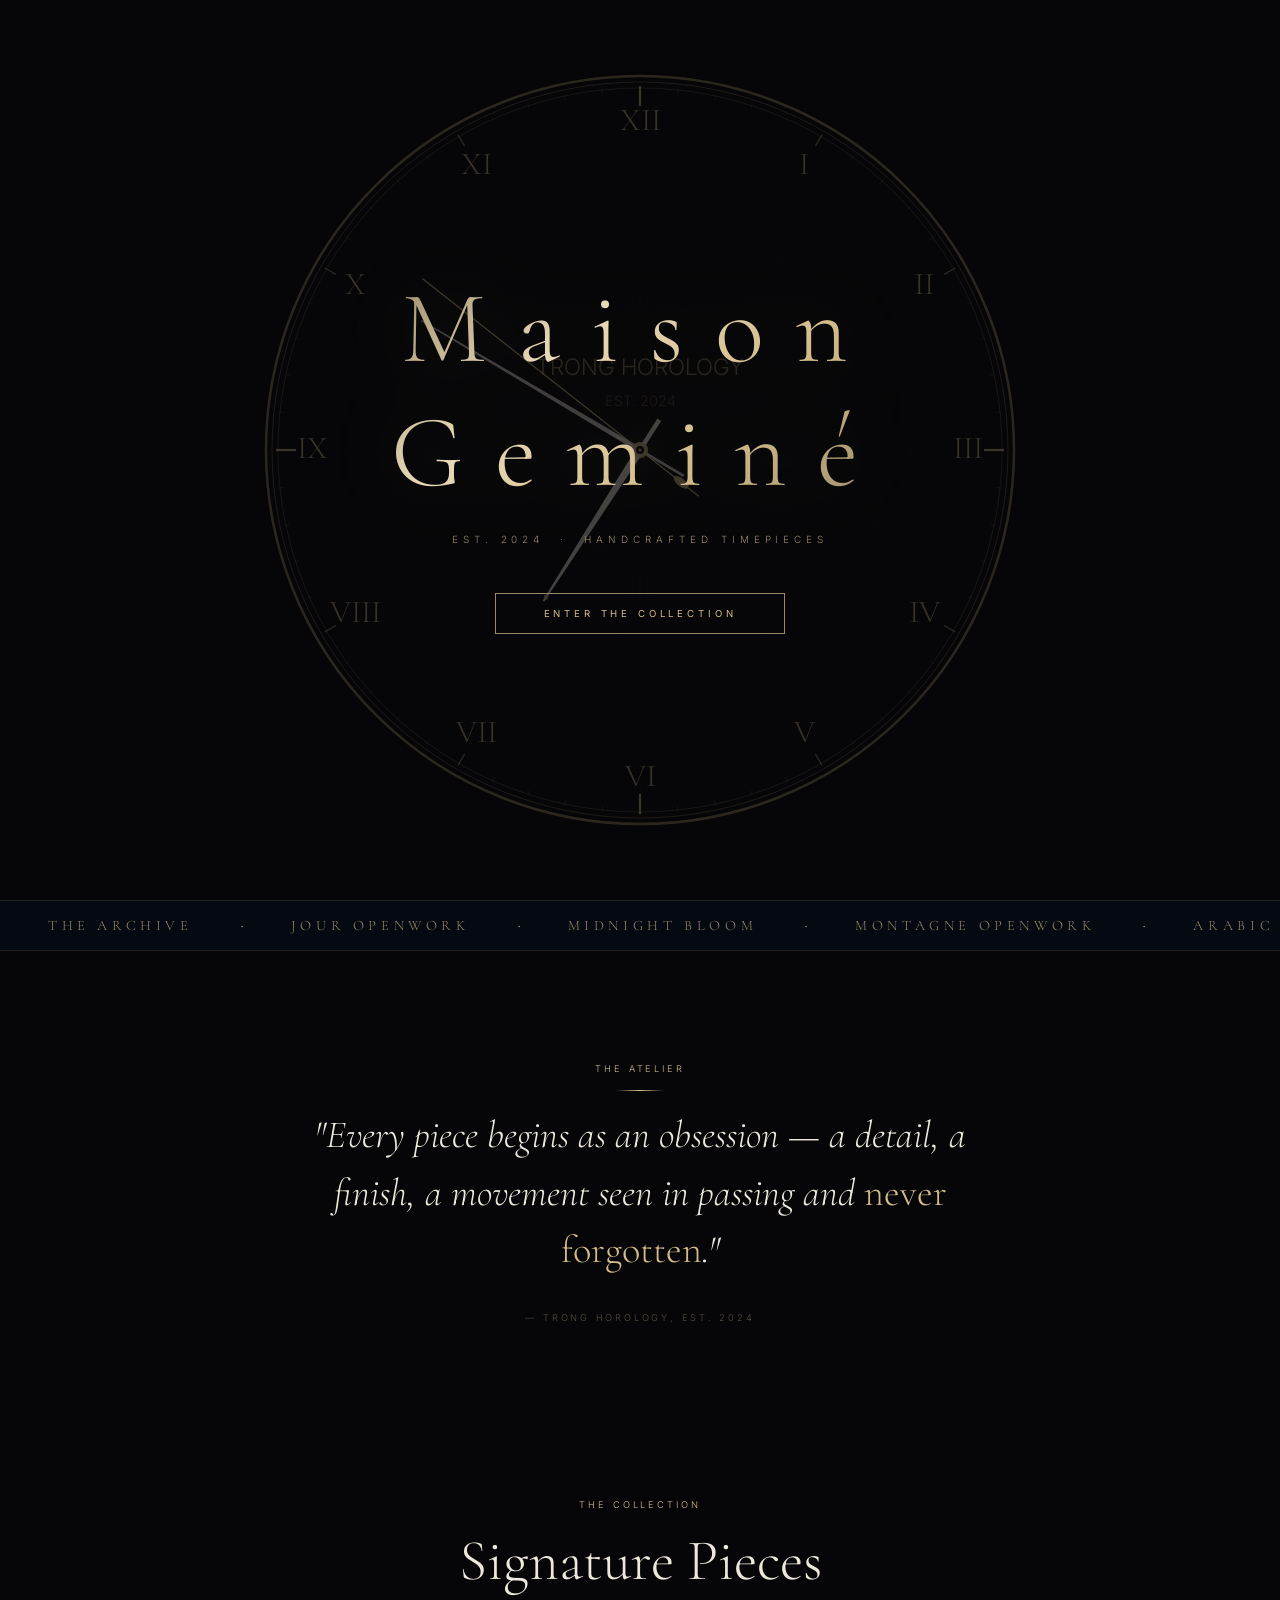
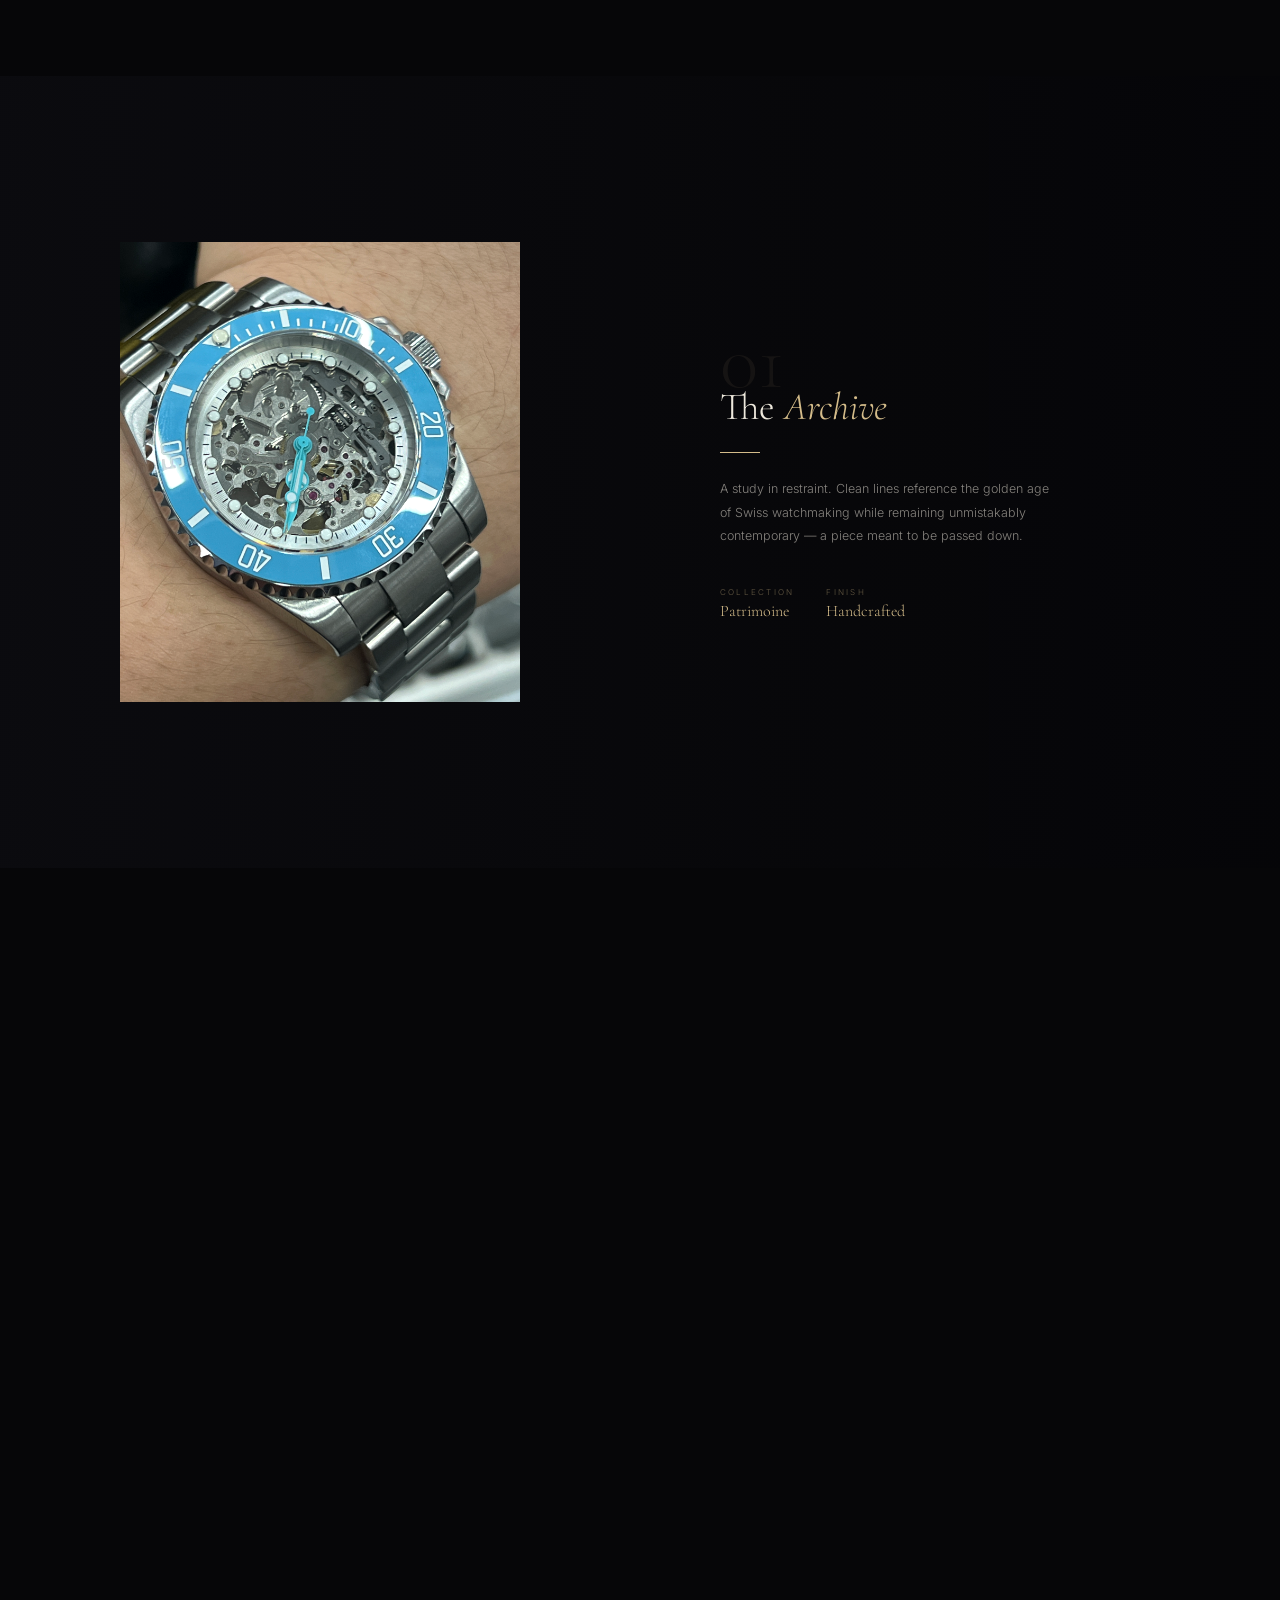
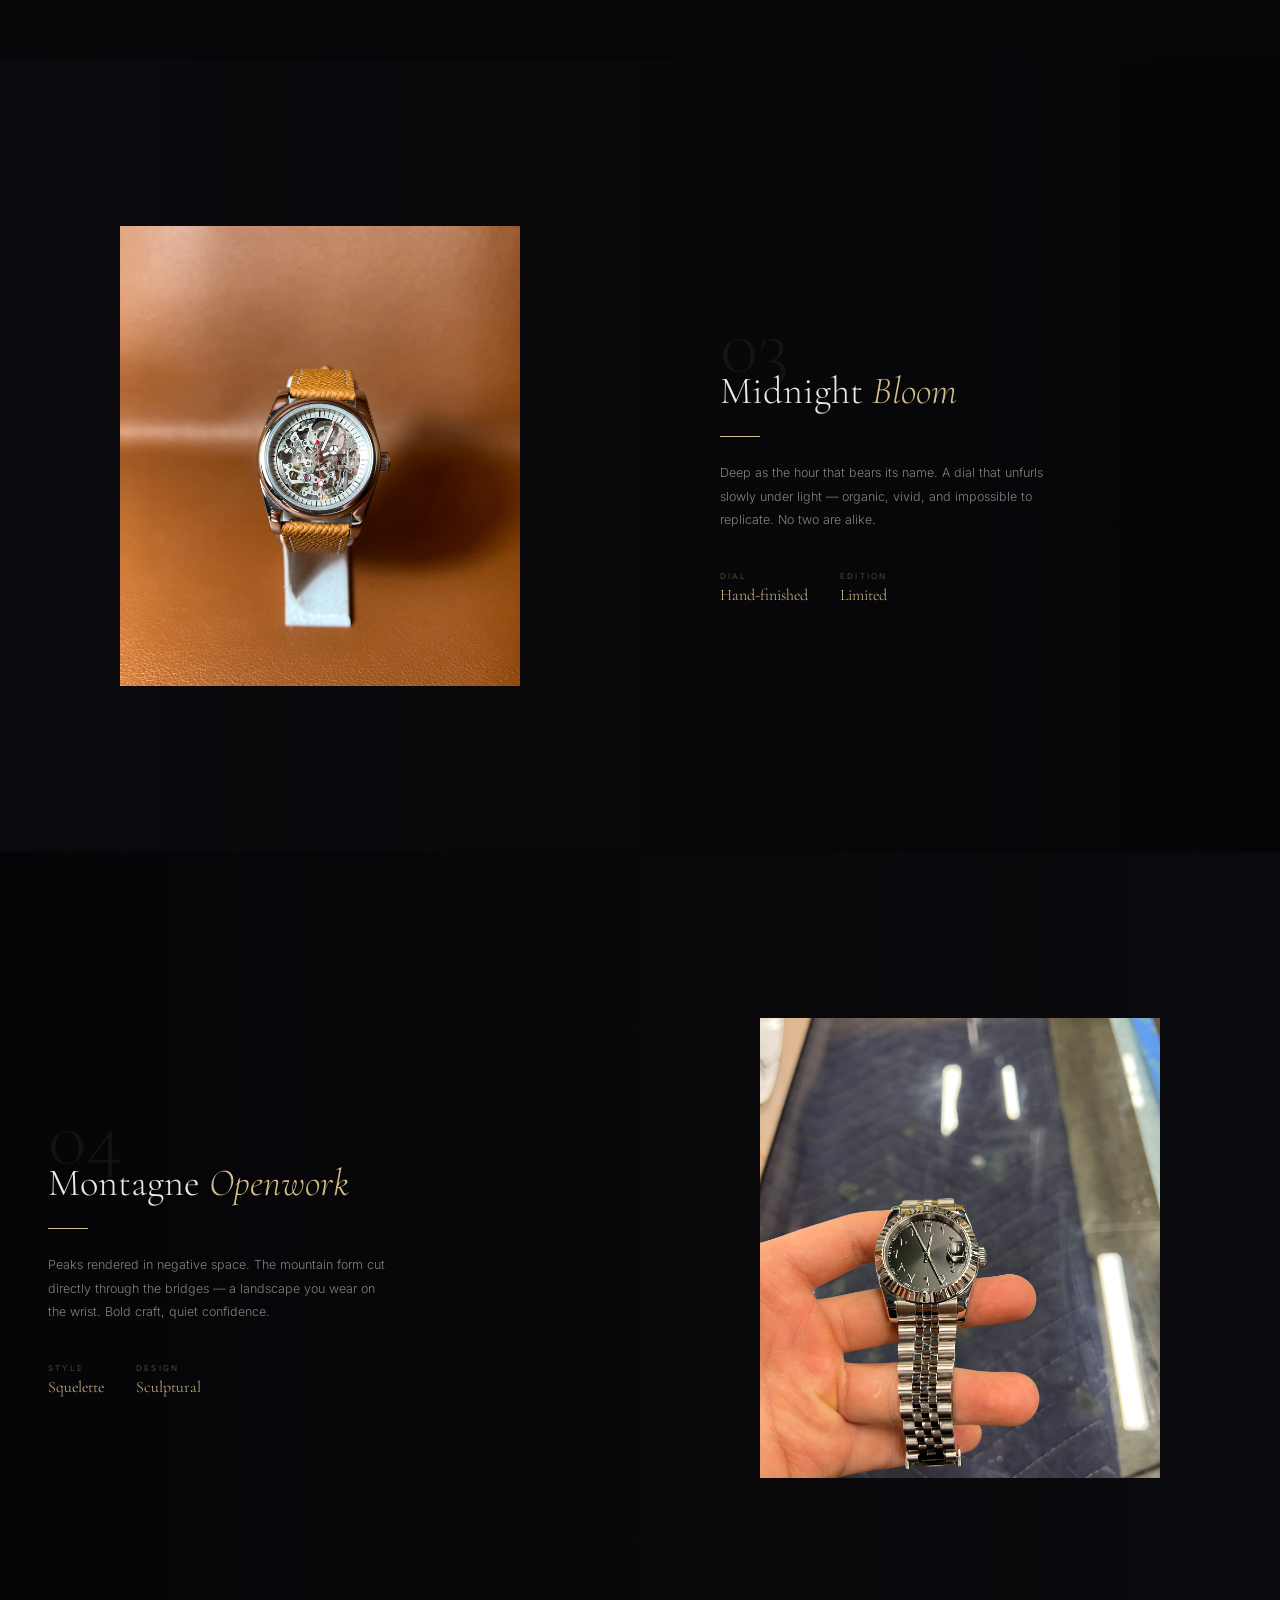
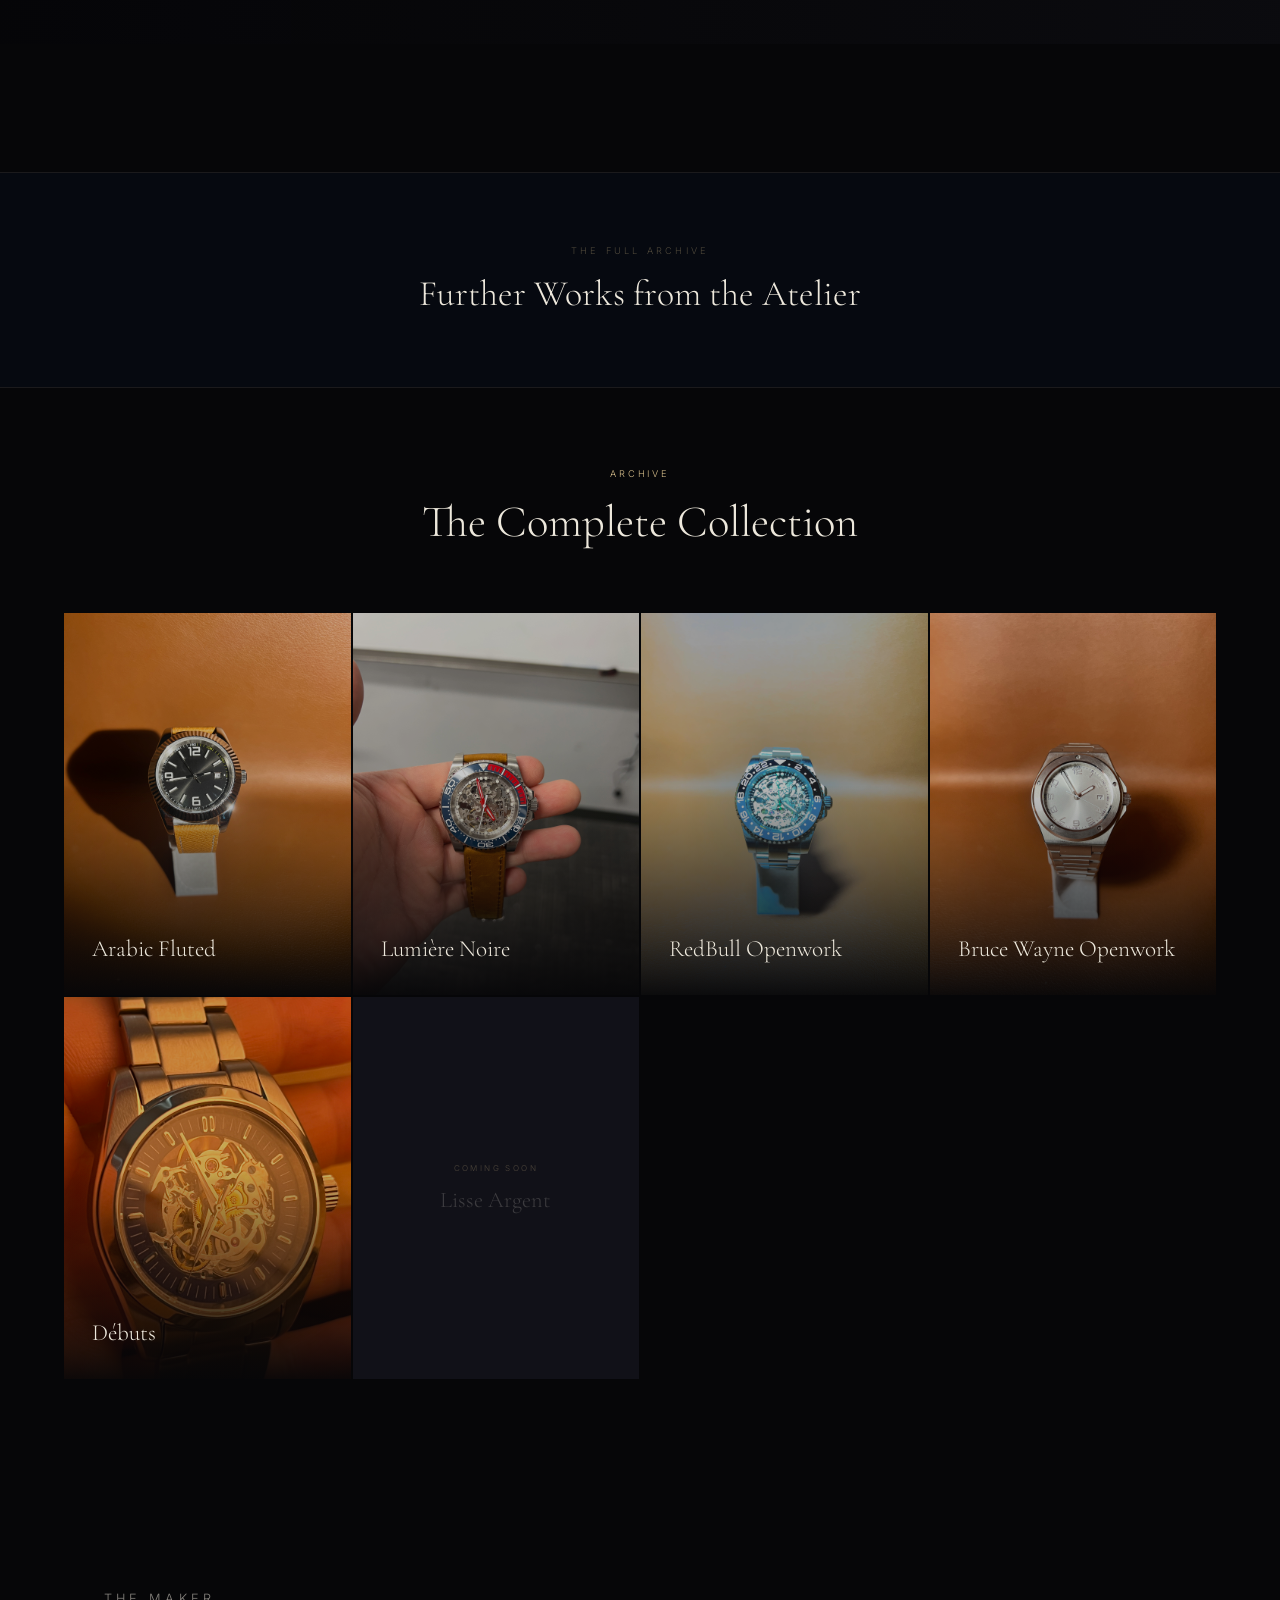
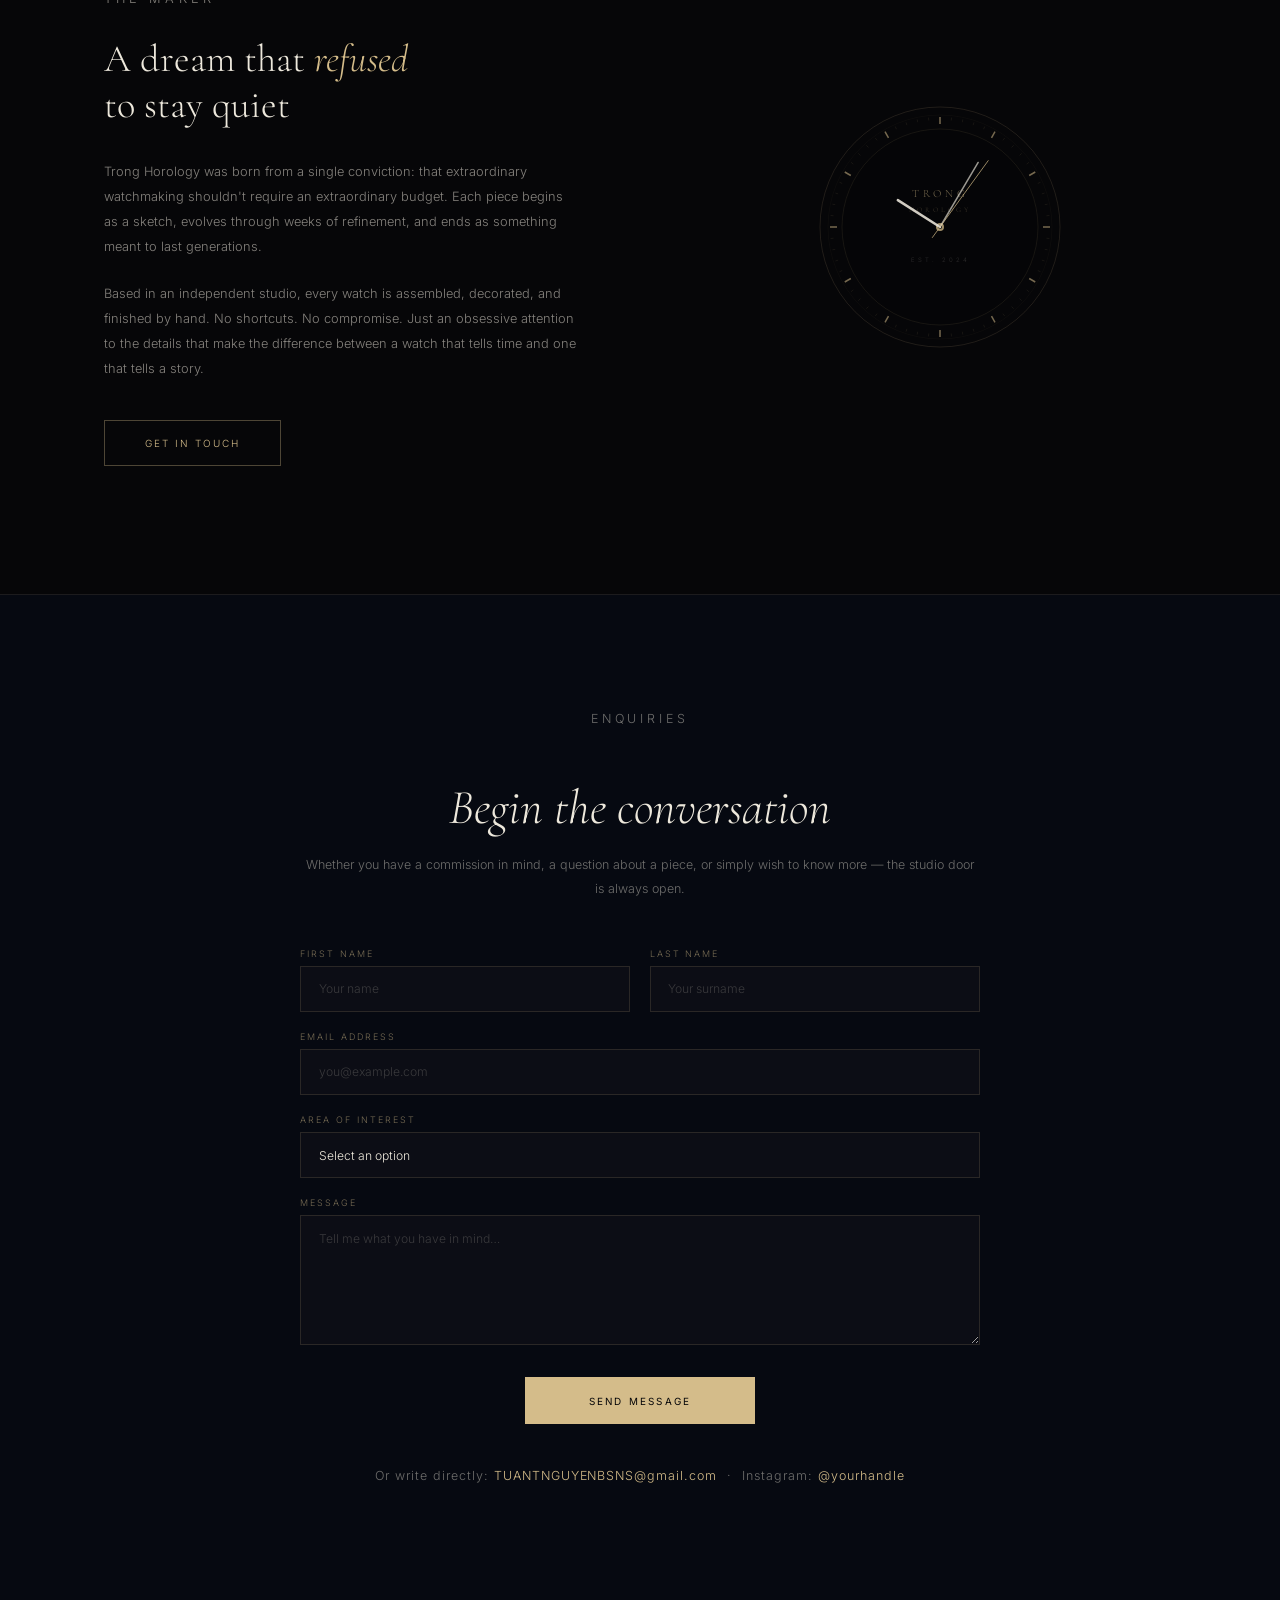
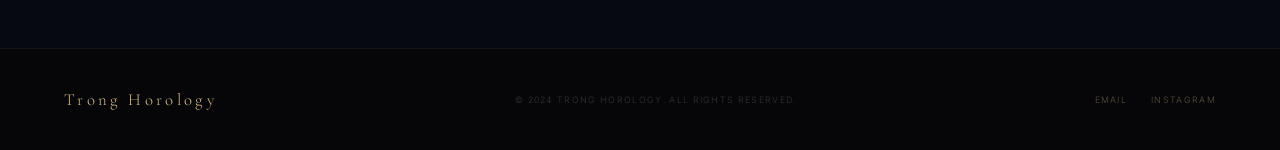
==== commit 501afe5c: "dwa" ====
--- a/MainSite.html
+++ b/MainSite.html
@@ -3,7 +3,7 @@
 <head>
 <meta charset="UTF-8">
 <meta name="viewport" content="width=device-width, initial-scale=1.0">
-<title>Trong Horology</title>
+<title>GEMINE</title>
 <link href="https://fonts.googleapis.com/css2?family=Cormorant+Garamond:ital,wght@0,300;0,400;0,600;1,300;1,400&family=Inter:wght@200;300;400&display=swap" rel="stylesheet">
 <style>
 :root {
@@ -28,100 +28,65 @@
 ::-webkit-scrollbar-track{background:var(--dark)}
 ::-webkit-scrollbar-thumb{background:var(--gold-dim)}
 
-/* ── BOTANICAL CANVAS ── */
 #botanicalCanvas{position:fixed;top:0;left:0;width:100%;height:100%;pointer-events:none;z-index:0;opacity:0.85}
 
 /* ── NAV ── */
-nav{
-  position:fixed;top:0;left:0;right:0;z-index:200;
-  display:flex;align-items:center;justify-content:space-between;
-  padding:1.2rem 3.5rem;
-  transition:background 0.5s,backdrop-filter 0.5s;
-}
-nav.scrolled{background:rgba(6,6,8,0.92);backdrop-filter:blur(16px);border-bottom:1px solid rgba(201,168,76,0.07)}
-
+nav{position:fixed;top:0;left:0;right:0;z-index:200;display:flex;align-items:center;justify-content:space-between;padding:1.2rem 3.5rem;transition:background 0.5s,backdrop-filter 0.5s}
+nav.scrolled{background:rgba(6,6,8,0.92);backdrop-filter:blur(16px);border-bottom:1px solid rgba(212,188,138,0.07)}
 .nav-left{display:flex;align-items:center;gap:1rem}
-.logo-box{
-  width:44px;height:44px;border:1px solid rgba(201,168,76,0.3);
-  display:flex;align-items:center;justify-content:center;
-  font-size:0.42rem;letter-spacing:0.1em;color:var(--gold-dim);text-transform:uppercase;
-}
-.logo-box img{width:100%;height:100%;object-fit:contain;display:none}
-.logo-box img.loaded{display:block}
+.logo-box{width:44px;height:44px;border:1px solid rgba(212,188,138,0.3);display:flex;align-items:center;justify-content:center;font-size:0.42rem;letter-spacing:0.1em;color:var(--gold-dim);text-transform:uppercase}
 .nav-brand{font-family:var(--serif);font-size:1.3rem;font-weight:300;letter-spacing:0.25em;color:var(--gold)}
-
 .nav-right{display:flex;align-items:center;gap:2.5rem}
 .nav-links{display:flex;gap:2rem;list-style:none}
 .nav-links a{font-size:0.58rem;letter-spacing:0.28em;text-transform:uppercase;color:var(--text-dim);text-decoration:none;transition:color 0.3s}
 .nav-links a:hover{color:var(--gold)}
-
 .nav-clock-wrap{display:flex;flex-direction:column;align-items:flex-end;gap:0.1rem}
 .nav-clock{font-family:'Inter',sans-serif;font-size:1.35rem;color:var(--gold);letter-spacing:0.08em;font-weight:200;line-height:1}
 .nav-date{font-size:0.45rem;letter-spacing:0.22em;color:var(--text-dim);text-transform:uppercase;font-weight:300}
 
 /* ── LANDING ── */
-#landing{
-  position:fixed;inset:0;z-index:1000;
-  background:var(--dark);
-  display:flex;flex-direction:column;align-items:center;justify-content:center;
-  transition:opacity 1.4s ease,visibility 1.4s ease;
-}
+#landing{position:fixed;inset:0;z-index:1000;background:var(--dark);display:flex;flex-direction:column;align-items:center;justify-content:center;transition:opacity 1.4s ease,visibility 1.4s ease}
 #landing.gone{opacity:0;visibility:hidden;pointer-events:none}
 #landingClock{position:absolute;top:50%;left:50%;transform:translate(-50%,-50%);opacity:0.28;pointer-events:none;z-index:1}
-#siteClock{display:none;}
-
-.landing-brand{position:relative;z-index:10;text-align:center}
+#siteClock{display:none}
+
+.landing-brand{position:relative;z-index:10;text-align:center;display:flex;flex-direction:column;align-items:center}
 .landing-name{
-  font-family:var(--serif);font-size:clamp(3.5rem,11vw,9rem);font-weight:300;
-  letter-spacing:0.35em;
+  font-family:var(--serif);
+  font-size:clamp(2.8rem, 8vw, 7rem);
+  font-weight:300;
+  letter-spacing:0.3em;
   color:transparent;
   background:linear-gradient(135deg,var(--gold-dim),var(--gold-light),var(--gold),var(--gold-dim));
   -webkit-background-clip:text;background-clip:text;
   opacity:0;animation:nameReveal 3.8s ease 0.6s forwards;
-  filter:drop-shadow(0 0 40px rgba(201,168,76,0.25));
+  filter:drop-shadow(0 0 40px rgba(212,188,138,0.2));
+  /* always stack on two lines */
+  white-space:nowrap;
+  text-align:center;
 }
 @keyframes nameReveal{
-  0%{opacity:0;letter-spacing:0.9em}
+  0%{opacity:0;letter-spacing:0.7em}
   60%{opacity:0.8}
-  100%{opacity:1;letter-spacing:0.35em}
+  100%{opacity:1;letter-spacing:0.3em}
 }
 .landing-sub{font-size:0.62rem;letter-spacing:0.5em;color:var(--gold-dim);opacity:0;animation:fadeUp 1.5s ease 3.2s forwards;margin-top:1.2rem;text-transform:uppercase}
-.landing-enter{
-  margin-top:3rem;padding:0.9rem 3rem;
-  background:transparent;border:1px solid var(--gold-dim);
-  color:var(--gold);font-family:var(--sans);font-size:0.6rem;letter-spacing:0.4em;text-transform:uppercase;
-  cursor:pointer;opacity:0;animation:fadeUp 1.5s ease 4s forwards;
-  transition:all 0.4s;position:relative;overflow:hidden;
-}
-.landing-enter::before{content:'';position:absolute;top:0;left:-100%;width:100%;height:100%;background:linear-gradient(90deg,transparent,rgba(201,168,76,0.08),transparent);transition:left 0.5s}
+.landing-enter{margin-top:3rem;padding:0.9rem 3rem;background:transparent;border:1px solid var(--gold-dim);color:var(--gold);font-family:var(--sans);font-size:0.6rem;letter-spacing:0.4em;text-transform:uppercase;cursor:pointer;opacity:0;animation:fadeUp 1.5s ease 4s forwards;transition:all 0.4s;position:relative;overflow:hidden}
+.landing-enter::before{content:'';position:absolute;top:0;left:-100%;width:100%;height:100%;background:linear-gradient(90deg,transparent,rgba(212,188,138,0.08),transparent);transition:left 0.5s}
 .landing-enter:hover::before{left:100%}
-.landing-enter:hover{border-color:var(--gold);box-shadow:0 0 25px rgba(201,168,76,0.12)}
+.landing-enter:hover{border-color:var(--gold);box-shadow:0 0 25px rgba(212,188,138,0.1)}
 
 @keyframes fadeUp{from{opacity:0;transform:translateY(12px)}to{opacity:1;transform:translateY(0)}}
 
 /* ── HERO ── */
-.hero{
-  position:relative;height:100vh;min-height:650px;
-  display:flex;flex-direction:column;align-items:center;justify-content:center;
-  text-align:center;overflow:hidden;
-}
-.hero::before{
-  content:'';position:absolute;inset:0;z-index:1;
-  background:radial-gradient(ellipse 60% 70% at 50% 55%,rgba(201,168,76,0.07) 0%,transparent 70%);
-  pointer-events:none;
-}
+.hero{position:relative;height:100vh;min-height:650px;display:flex;flex-direction:column;align-items:center;justify-content:center;text-align:center;overflow:hidden}
+.hero::before{content:'';position:absolute;inset:0;z-index:1;background:radial-gradient(ellipse 60% 70% at 50% 55%,rgba(212,188,138,0.06) 0%,transparent 70%);pointer-events:none}
 .hero-video{position:absolute;inset:0;width:100%;height:100%;object-fit:cover;z-index:0;opacity:0;transition:opacity 2s ease}
 .hero-video.ready{opacity:0.35}
 .hero-overlay{position:absolute;inset:0;z-index:1;background:radial-gradient(ellipse 70% 70% at 50% 50%,rgba(6,6,8,0.5) 0%,rgba(6,6,8,0.88) 100%);pointer-events:none}
-
 .dust{position:absolute;inset:0;pointer-events:none;overflow:hidden;z-index:2}
 .dust span{position:absolute;width:2px;height:2px;border-radius:50%;background:var(--gold);opacity:0;animation:drift var(--d,8s) ease-in-out infinite var(--delay,0s)}
-@keyframes drift{
-  0%{opacity:0;transform:translateY(60px) translateX(0)}
-  20%{opacity:0.3}80%{opacity:0.1}
-  100%{opacity:0;transform:translateY(-80px) translateX(var(--dx,20px))}
-}
-
+@keyframes drift{0%{opacity:0;transform:translateY(60px) translateX(0)}20%{opacity:0.3}80%{opacity:0.1}100%{opacity:0;transform:translateY(-80px) translateX(var(--dx,20px))}}
 .hero-content{position:relative;z-index:3}
 .hero-logo-wrap{opacity:0;animation:fadeUp 1s ease 0.3s forwards;margin-bottom:2rem}
 .hero-logo-wrap img{height:60px;width:auto;object-fit:contain;filter:brightness(0) invert(1) sepia(1) saturate(1.5) hue-rotate(5deg) brightness(0.85)}
@@ -132,16 +97,15 @@
 .hero-cta{margin-top:3.5rem;opacity:0;animation:fadeUp 1s ease 1.4s forwards;display:flex;gap:1.5rem;align-items:center;justify-content:center}
 .btn-primary{font-family:var(--sans);font-size:0.62rem;letter-spacing:0.2em;text-transform:uppercase;color:var(--dark);background:var(--gold);border:none;padding:1rem 2.5rem;cursor:pointer;text-decoration:none;transition:background 0.3s,transform 0.2s}
 .btn-primary:hover{background:var(--gold-pale);transform:translateY(-1px)}
-.btn-ghost{font-family:var(--sans);font-size:0.62rem;letter-spacing:0.2em;text-transform:uppercase;color:var(--gold);border:1px solid rgba(201,168,76,0.35);padding:1rem 2.5rem;cursor:pointer;text-decoration:none;transition:all 0.3s}
-.btn-ghost:hover{border-color:var(--gold);background:rgba(201,168,76,0.06)}
-
+.btn-ghost{font-family:var(--sans);font-size:0.62rem;letter-spacing:0.2em;text-transform:uppercase;color:var(--gold);border:1px solid rgba(212,188,138,0.35);padding:1rem 2.5rem;cursor:pointer;text-decoration:none;transition:all 0.3s}
+.btn-ghost:hover{border-color:var(--gold);background:rgba(212,188,138,0.06)}
 .scroll-ind{position:absolute;bottom:2.5rem;left:50%;transform:translateX(-50%);display:flex;flex-direction:column;align-items:center;gap:0.5rem;opacity:0;animation:fadeUp 1s ease 2s forwards;z-index:3}
-.scroll-ind span{font-size:0.5rem;letter-spacing:0.28em;text-transform:uppercase;color:rgba(201,168,76,0.4)}
-.scroll-line{width:1px;height:3rem;background:linear-gradient(to bottom,rgba(201,168,76,0.55),transparent);animation:sPulse 2.5s ease-in-out infinite}
+.scroll-ind span{font-size:0.5rem;letter-spacing:0.28em;text-transform:uppercase;color:rgba(212,188,138,0.4)}
+.scroll-line{width:1px;height:3rem;background:linear-gradient(to bottom,rgba(212,188,138,0.55),transparent);animation:sPulse 2.5s ease-in-out infinite}
 @keyframes sPulse{0%,100%{opacity:0.4;transform:scaleY(1)}50%{opacity:1;transform:scaleY(1.1)}}
 
 /* ── MARQUEE ── */
-.marquee-wrap{overflow:hidden;border-top:1px solid rgba(201,168,76,0.12);border-bottom:1px solid rgba(201,168,76,0.12);padding:1rem 0;background:rgba(7,13,24,0.7);position:relative;z-index:1}
+.marquee-wrap{overflow:hidden;border-top:1px solid rgba(212,188,138,0.12);border-bottom:1px solid rgba(212,188,138,0.12);padding:1rem 0;background:rgba(7,13,24,0.7);position:relative;z-index:1}
 .marquee-track{display:flex;width:max-content;animation:marquee 35s linear infinite}
 .marquee-track span{font-family:var(--serif);font-size:0.9rem;font-weight:300;letter-spacing:0.32em;text-transform:uppercase;color:var(--gold-dim);padding:0 3rem;white-space:nowrap}
 .marquee-track span.dot{color:var(--gold);padding:0;font-size:0.45rem;align-self:center;letter-spacing:0}
@@ -153,61 +117,44 @@
 .section-line{width:50px;height:1px;background:linear-gradient(90deg,transparent,var(--gold),transparent);margin:1rem auto}
 .phil-quote{font-family:var(--serif);font-size:clamp(1.6rem,3vw,2.6rem);font-weight:300;font-style:italic;line-height:1.5;color:var(--text)}
 .phil-quote em{color:var(--gold);font-style:normal}
-.phil-attr{margin-top:2rem;font-size:0.58rem;letter-spacing:0.3em;text-transform:uppercase;color:rgba(201,168,76,0.4)}
-
-/* ── SPOTLIGHT ITEMS ── */
+.phil-attr{margin-top:2rem;font-size:0.58rem;letter-spacing:0.3em;text-transform:uppercase;color:rgba(212,188,138,0.4)}
+
+/* ── SPOTLIGHT ── */
 .gallery-section{padding:4rem 0 8rem;position:relative;z-index:1}
 .gallery-header{text-align:center;padding:0 2rem 5rem}
 .gallery-header h2{font-family:var(--serif);font-size:clamp(2.2rem,4.5vw,3.8rem);font-weight:300;color:var(--text);margin-top:0.5rem}
-
 .spotlight-list{display:flex;flex-direction:column;gap:0}
-.spotlight-item{
-  position:relative;min-height:88vh;
-  display:grid;grid-template-columns:1fr 1fr;align-items:center;overflow:hidden;
-  opacity:0;transform:translateY(40px);transition:opacity 0.9s ease,transform 0.9s ease;
-}
+.spotlight-item{position:relative;min-height:88vh;display:grid;grid-template-columns:1fr 1fr;align-items:center;overflow:hidden;opacity:0;transform:translateY(40px);transition:opacity 0.9s ease,transform 0.9s ease}
 .spotlight-item.visible{opacity:1;transform:translateY(0)}
 .spotlight-item:nth-child(even){direction:rtl}
 .spotlight-item:nth-child(even)>*{direction:ltr}
 .spotlight-item::before{content:'';position:absolute;inset:0;z-index:0}
 .spotlight-item:nth-child(odd)::before{background:linear-gradient(to right,rgba(11,11,15,0.98) 0%,rgba(6,6,8,0.85) 100%)}
 .spotlight-item:nth-child(even)::before{background:linear-gradient(to left,rgba(11,11,15,0.98) 0%,rgba(6,6,8,0.85) 100%)}
-
 .spotlight-img-wrap{position:relative;z-index:1;display:flex;align-items:center;justify-content:center;padding:4rem 3rem;cursor:pointer}
-.spotlight-img-wrap::before{content:'';position:absolute;width:360px;height:360px;border-radius:50%;background:radial-gradient(circle,rgba(201,168,76,0.12) 0%,transparent 68%);pointer-events:none}
-.spotlight-img-wrap::after{
-  content:'View Gallery';position:absolute;bottom:2.5rem;left:50%;
-  transform:translateX(-50%) translateY(8px);
-  font-size:0.52rem;letter-spacing:0.25em;text-transform:uppercase;color:var(--gold);
-  background:rgba(6,6,8,0.8);padding:0.5rem 1.2rem;border:1px solid rgba(201,168,76,0.3);
-  opacity:0;transition:opacity 0.3s,transform 0.3s;pointer-events:none;white-space:nowrap;
-}
+.spotlight-img-wrap::before{content:'';position:absolute;width:360px;height:360px;border-radius:50%;background:radial-gradient(circle,rgba(212,188,138,0.1) 0%,transparent 68%);pointer-events:none}
+.spotlight-img-wrap::after{content:'View Gallery';position:absolute;bottom:2.5rem;left:50%;transform:translateX(-50%) translateY(8px);font-size:0.52rem;letter-spacing:0.25em;text-transform:uppercase;color:var(--gold);background:rgba(6,6,8,0.8);padding:0.5rem 1.2rem;border:1px solid rgba(212,188,138,0.3);opacity:0;transition:opacity 0.3s,transform 0.3s;pointer-events:none;white-space:nowrap}
 .spotlight-item:hover .spotlight-img-wrap::after{opacity:1;transform:translateX(-50%) translateY(0)}
-.spotlight-img-wrap img{
-  position:relative;width:100%;max-width:400px;max-height:460px;object-fit:cover;
-  filter:brightness(1.02) contrast(1.04);transition:transform 0.6s ease,filter 0.6s ease;
-  display:block;
-}
+.spotlight-img-wrap img{position:relative;width:100%;max-width:400px;max-height:460px;object-fit:cover;filter:brightness(1.02) contrast(1.04);transition:transform 0.6s ease,filter 0.6s ease;display:block}
 .spotlight-item:hover .spotlight-img-wrap img{transform:scale(1.03);filter:brightness(1.1) contrast(1.06)}
-
 .spotlight-info{position:relative;z-index:1;padding:4rem 5rem}
 .spotlight-item:nth-child(even) .spotlight-info{padding:4rem 5rem 4rem 3rem}
-.watch-number{font-family:var(--serif);font-size:5rem;font-weight:300;color:rgba(201,168,76,0.07);line-height:1;margin-bottom:-1rem;display:block}
+.watch-number{font-family:var(--serif);font-size:5rem;font-weight:300;color:rgba(212,188,138,0.07);line-height:1;margin-bottom:-1rem;display:block}
 .watch-name{font-family:var(--serif);font-size:clamp(1.8rem,3vw,2.8rem);font-weight:300;color:var(--text);line-height:1.1;margin-bottom:1.5rem}
 .watch-name em{font-style:italic;color:var(--gold)}
 .watch-divider{width:40px;height:1px;background:var(--gold);margin-bottom:1.5rem}
 .watch-desc{font-size:0.78rem;line-height:1.85;color:rgba(237,232,220,0.55);max-width:340px;margin-bottom:2.5rem}
 .watch-specs{display:flex;gap:2rem;flex-wrap:wrap}
 .spec-item{display:flex;flex-direction:column;gap:0.3rem}
-.spec-label{font-size:0.5rem;letter-spacing:0.28em;text-transform:uppercase;color:rgba(201,168,76,0.45)}
+.spec-label{font-size:0.5rem;letter-spacing:0.28em;text-transform:uppercase;color:rgba(212,188,138,0.45)}
 .spec-val{font-family:var(--serif);font-size:1rem;color:var(--gold)}
 
 /* ── DIVIDER ── */
-.coll-divider{text-align:center;padding:4.5rem 2rem;border-top:1px solid rgba(201,168,76,0.1);border-bottom:1px solid rgba(201,168,76,0.1);background:rgba(7,13,24,0.5);position:relative;z-index:1}
-.coll-divider p{font-size:0.58rem;letter-spacing:0.35em;text-transform:uppercase;color:rgba(201,168,76,0.35);margin-bottom:1rem}
+.coll-divider{text-align:center;padding:4.5rem 2rem;border-top:1px solid rgba(212,188,138,0.1);border-bottom:1px solid rgba(212,188,138,0.1);background:rgba(7,13,24,0.5);position:relative;z-index:1}
+.coll-divider p{font-size:0.58rem;letter-spacing:0.35em;text-transform:uppercase;color:rgba(212,188,138,0.35);margin-bottom:1rem}
 .coll-divider h3{font-family:var(--serif);font-size:clamp(1.4rem,2.8vw,2.4rem);font-weight:300;color:var(--text)}
 
-/* ── GRID GALLERY ── */
+/* ── GRID ── */
 .grid-gallery{padding:5rem 4rem;position:relative;z-index:1}
 .grid-gallery-header{text-align:center;margin-bottom:4rem}
 .grid-gallery-header h2{font-family:var(--serif);font-size:clamp(1.8rem,3.5vw,3rem);font-weight:300;color:var(--text);margin-top:0.5rem}
@@ -222,7 +169,7 @@
 .grid-card:hover .grid-card-label{opacity:1;transform:translateY(0)}
 .grid-card-name{font-family:var(--serif);font-size:1.45rem;font-weight:300;color:var(--text);line-height:1.1}
 .grid-coming{background:var(--dark3);display:flex;align-items:center;justify-content:center;aspect-ratio:3/4}
-.grid-coming p:first-child{font-size:0.5rem;letter-spacing:0.3em;text-transform:uppercase;color:rgba(201,168,76,0.3);margin-bottom:0.8rem;text-align:center}
+.grid-coming p:first-child{font-size:0.5rem;letter-spacing:0.3em;text-transform:uppercase;color:rgba(212,188,138,0.3);margin-bottom:0.8rem;text-align:center}
 .grid-coming p:last-child{font-family:var(--serif);font-size:1.4rem;font-weight:300;color:rgba(237,232,220,0.2);text-align:center}
 
 /* ── STORY ── */
@@ -230,21 +177,20 @@
 .story-text h2{font-family:var(--serif);font-size:clamp(1.8rem,3vw,2.8rem);font-weight:300;line-height:1.2;color:var(--text);margin:1.5rem 0 2rem}
 .story-text h2 em{font-style:italic;color:var(--gold)}
 .story-text p{font-size:0.8rem;line-height:1.95;color:rgba(237,232,220,0.55);margin-bottom:1.4rem}
-
 .story-clock-wrap{display:flex;align-items:center;justify-content:center}
 .story-clock{width:260px;height:260px}
 
 /* ── CONTACT ── */
-.contact{padding:7rem 4rem;background:rgba(7,13,24,0.6);border-top:1px solid rgba(201,168,76,0.1);position:relative;z-index:1}
+.contact{padding:7rem 4rem;background:rgba(7,13,24,0.6);border-top:1px solid rgba(212,188,138,0.1);position:relative;z-index:1}
 .contact-inner{max-width:680px;margin:0 auto;text-align:center}
 .contact-inner h2{font-family:var(--serif);font-size:clamp(2rem,3.8vw,3.2rem);font-weight:300;font-style:italic;color:var(--text);margin-bottom:1rem}
 .contact-inner>p{font-size:0.78rem;color:rgba(237,232,220,0.45);line-height:1.85;margin-bottom:3rem}
 .contact-form{display:flex;flex-direction:column;gap:1.2rem;text-align:left}
 .form-row{display:grid;grid-template-columns:1fr 1fr;gap:1.2rem}
 .form-group{display:flex;flex-direction:column;gap:0.45rem}
-.form-group label{font-size:0.56rem;letter-spacing:0.22em;text-transform:uppercase;color:rgba(201,168,76,0.55)}
-.form-group input,.form-group textarea,.form-group select{background:rgba(17,17,24,0.7);border:1px solid rgba(201,168,76,0.15);color:var(--text);font-family:var(--sans);font-size:0.76rem;font-weight:300;padding:0.9rem 1.1rem;outline:none;transition:border-color 0.3s;-webkit-appearance:none}
-.form-group input:focus,.form-group textarea:focus,.form-group select:focus{border-color:rgba(201,168,76,0.45)}
+.form-group label{font-size:0.56rem;letter-spacing:0.22em;text-transform:uppercase;color:rgba(212,188,138,0.55)}
+.form-group input,.form-group textarea,.form-group select{background:rgba(17,17,24,0.7);border:1px solid rgba(212,188,138,0.15);color:var(--text);font-family:var(--sans);font-size:0.76rem;font-weight:300;padding:0.9rem 1.1rem;outline:none;transition:border-color 0.3s;-webkit-appearance:none}
+.form-group input:focus,.form-group textarea:focus,.form-group select:focus{border-color:rgba(212,188,138,0.45)}
 .form-group input::placeholder,.form-group textarea::placeholder{color:rgba(237,232,220,0.2)}
 .form-group textarea{height:130px;resize:vertical}
 .form-group select option{background:var(--dark2)}
@@ -256,40 +202,31 @@
 .contact-alt a:hover{color:var(--gold-light)}
 
 /* ── FOOTER ── */
-footer{padding:2.5rem 4rem;border-top:1px solid rgba(201,168,76,0.08);display:flex;align-items:center;justify-content:space-between;position:relative;z-index:1}
+footer{padding:2.5rem 4rem;border-top:1px solid rgba(212,188,138,0.08);display:flex;align-items:center;justify-content:space-between;position:relative;z-index:1}
 .footer-brand{font-family:var(--serif);font-size:1.05rem;font-weight:300;letter-spacing:0.2em;color:var(--gold)}
 .footer-copy{font-size:0.55rem;letter-spacing:0.15em;color:rgba(237,232,220,0.2);text-transform:uppercase}
 .footer-social{display:flex;gap:1.5rem}
-.footer-social a{font-size:0.55rem;letter-spacing:0.15em;text-transform:uppercase;color:rgba(201,168,76,0.4);text-decoration:none;transition:color 0.3s}
+.footer-social a{font-size:0.55rem;letter-spacing:0.15em;text-transform:uppercase;color:rgba(212,188,138,0.4);text-decoration:none;transition:color 0.3s}
 .footer-social a:hover{color:var(--gold)}
 
 /* ── LIGHTBOX ── */
-.lb-overlay{
-  display:none;position:fixed;inset:0;z-index:800;
-  background:rgba(3,3,5,0.97);backdrop-filter:blur(12px);
-  flex-direction:column;align-items:center;justify-content:center;
-}
+.lb-overlay{display:none;position:fixed;inset:0;z-index:800;background:rgba(3,3,5,0.97);backdrop-filter:blur(12px);flex-direction:column;align-items:center;justify-content:center}
 .lb-overlay.open{display:flex}
-.lb-close{
-  position:absolute;top:1.5rem;right:2rem;background:none;border:none;
-  color:rgba(201,168,76,0.5);font-family:var(--sans);font-size:0.58rem;
-  letter-spacing:0.28em;text-transform:uppercase;cursor:pointer;
-  display:flex;align-items:center;gap:0.5rem;padding:0.5rem;transition:color 0.2s;
-}
+.lb-close{position:absolute;top:1.5rem;right:2rem;background:none;border:none;color:rgba(212,188,138,0.5);font-family:var(--sans);font-size:0.58rem;letter-spacing:0.28em;text-transform:uppercase;cursor:pointer;display:flex;align-items:center;gap:0.5rem;padding:0.5rem;transition:color 0.2s}
 .lb-close::before{content:'✕';font-size:0.9rem}
 .lb-close:hover{color:var(--gold)}
 .lb-stage{position:relative;display:flex;align-items:center;justify-content:center;width:100%;max-width:900px;padding:2rem 5rem;flex:1}
-.lb-stage::before{content:'';position:absolute;width:520px;height:520px;border-radius:50%;background:radial-gradient(circle,rgba(201,168,76,0.08) 0%,transparent 65%);pointer-events:none}
+.lb-stage::before{content:'';position:absolute;width:520px;height:520px;border-radius:50%;background:radial-gradient(circle,rgba(212,188,138,0.07) 0%,transparent 65%);pointer-events:none}
 .lb-img-wrap{position:relative;max-height:70vh;display:flex;align-items:center;justify-content:center;overflow:hidden}
 .lb-img-wrap img{max-height:70vh;max-width:100%;object-fit:contain;display:block;opacity:0;transform:scale(0.97);transition:opacity 0.35s,transform 0.35s}
 .lb-img-wrap img.loaded{opacity:1;transform:scale(1)}
-.lb-arrow{position:absolute;top:50%;transform:translateY(-50%);background:none;border:1px solid rgba(201,168,76,0.2);color:var(--gold);width:44px;height:44px;display:flex;align-items:center;justify-content:center;cursor:pointer;font-size:1.1rem;transition:all 0.2s;z-index:2}
-.lb-arrow:hover{border-color:var(--gold);background:rgba(201,168,76,0.08)}
+.lb-arrow{position:absolute;top:50%;transform:translateY(-50%);background:none;border:1px solid rgba(212,188,138,0.2);color:var(--gold);width:44px;height:44px;display:flex;align-items:center;justify-content:center;cursor:pointer;font-size:1.1rem;transition:all 0.2s;z-index:2}
+.lb-arrow:hover{border-color:var(--gold);background:rgba(212,188,138,0.07)}
 .lb-arrow.prev{left:0}.lb-arrow.next{right:0}
 .lb-arrow.hidden{opacity:0;pointer-events:none}
 .lb-footer{padding:1.2rem 2rem 2rem;text-align:center;width:100%}
 .lb-watch-name{font-family:var(--serif);font-size:clamp(1.3rem,2.5vw,2rem);font-weight:300;color:var(--text);margin-bottom:0.4rem}
-.lb-counter{font-size:0.58rem;letter-spacing:0.28em;color:rgba(201,168,76,0.4);text-transform:uppercase}
+.lb-counter{font-size:0.58rem;letter-spacing:0.28em;color:rgba(212,188,138,0.4);text-transform:uppercase}
 .lb-thumbs{display:flex;gap:8px;justify-content:center;margin-top:1rem;flex-wrap:wrap;padding:0 2rem}
 .lb-thumb{width:52px;height:52px;object-fit:cover;cursor:pointer;opacity:0.32;border:1px solid transparent;transition:opacity 0.2s,border-color 0.2s;flex-shrink:0}
 .lb-thumb.active{opacity:1;border-color:var(--gold)}
@@ -313,11 +250,7 @@
 </head>
 <body>
 
-<!-- BOTANICAL CANVAS -->
 <canvas id="botanicalCanvas"></canvas>
-
-<!-- SITE CORNER CLOCK -->
-<canvas id="siteClock"></canvas>
 
 <!-- LIGHTBOX -->
 <div class="lb-overlay" id="lightbox" role="dialog" aria-modal="true">
@@ -337,11 +270,8 @@
 <!-- NAV -->
 <nav id="nav">
   <div class="nav-left">
-    <div class="logo-box">
-      <img src="images/logo.png" alt="Trong Horology" onerror="this.style.display='none'">
-      LOGO
-    </div>
-    <div class="nav-brand">Trong Horology</div>
+    <div class="logo-box">LOGO</div>
+    <div class="nav-brand">Geminé</div>
   </div>
   <div class="nav-right">
     <ul class="nav-links">
@@ -360,7 +290,7 @@
 <div id="landing">
   <canvas id="landingClock"></canvas>
   <div class="landing-brand">
-    <div class="landing-name">Trong Horology</div>
+    <div class="landing-name">Maison<br>Geminé</div>
     <div class="landing-sub">Est. 2024 &nbsp;·&nbsp; Handcrafted Timepieces</div>
     <button class="landing-enter" onclick="enterSite()">Enter the Collection</button>
   </div>
@@ -509,23 +439,23 @@
   </div>
   <div class="watch-grid">
     <div class="grid-card reveal-grid" data-watch="arabic-fluted">
-      <img src="https://twhon.github.io/artileir-detuantrong/images/T-26/4.JPEG" alt="Arabic Fluted" loading="lazy" onerror="this.style.opacity='0.2'">
+      <img src="https://twhon.github.io/artileir-detuantrong/images/T-26/4.JPEG" alt="Arabic Fluted" loading="lazy">
       <div class="grid-card-overlay"><span class="grid-card-label">Trong Horology</span><p class="grid-card-name">Arabic Fluted</p></div>
     </div>
     <div class="grid-card reveal-grid" data-watch="lumiere-noire">
-      <img src="https://twhon.github.io/artileir-detuantrong/images/T-27/1.JPEG" alt="Lumiere Noire" loading="lazy" onerror="this.style.opacity='0.2'">
+      <img src="https://twhon.github.io/artileir-detuantrong/images/T-27/1.JPEG" alt="Lumiere Noire" loading="lazy">
       <div class="grid-card-overlay"><span class="grid-card-label">Trong Horology</span><p class="grid-card-name">Lumière Noire</p></div>
     </div>
     <div class="grid-card reveal-grid" data-watch="redbull-openwork">
-      <img src="https://twhon.github.io/artileir-detuantrong/images/T-28/IMG_3466.JPEG" alt="RedBull Openwork" loading="lazy" onerror="this.style.opacity='0.2'">
+      <img src="https://twhon.github.io/artileir-detuantrong/images/T-28/IMG_3466.JPEG" alt="RedBull Openwork" loading="lazy">
       <div class="grid-card-overlay"><span class="grid-card-label">Trong Horology</span><p class="grid-card-name">RedBull Openwork</p></div>
     </div>
     <div class="grid-card reveal-grid" data-watch="bruce-wayne">
-      <img src="https://twhon.github.io/artileir-detuantrong/images/P-4/IMG_3232.JPEG" alt="Bruce Wayne Openwork" loading="lazy" onerror="this.style.opacity='0.2'">
+      <img src="https://twhon.github.io/artileir-detuantrong/images/P-4/IMG_3232.JPEG" alt="Bruce Wayne Openwork" loading="lazy">
       <div class="grid-card-overlay"><span class="grid-card-label">Trong Horology</span><p class="grid-card-name">Bruce Wayne Openwork</p></div>
     </div>
     <div class="grid-card reveal-grid" data-watch="debuts">
-      <img src="https://twhon.github.io/artileir-detuantrong/images/P-2/P2a.JPEG" alt="Debuts" loading="lazy" onerror="this.style.opacity='0.2'">
+      <img src="https://twhon.github.io/artileir-detuantrong/images/P-2/P2a.JPEG" alt="Debuts" loading="lazy">
       <div class="grid-card-overlay"><span class="grid-card-label">Trong Horology</span><p class="grid-card-name">Débuts</p></div>
     </div>
     <div class="grid-coming reveal-grid">
@@ -545,18 +475,18 @@
   </div>
   <div class="story-clock-wrap" aria-hidden="true">
     <svg class="story-clock" viewBox="0 0 260 260" fill="none" xmlns="http://www.w3.org/2000/svg">
-      <circle cx="130" cy="130" r="120" stroke="rgba(201,168,76,0.13)" stroke-width="1"/>
-      <circle cx="130" cy="130" r="112" stroke="rgba(201,168,76,0.07)" stroke-width="0.5"/>
+      <circle cx="130" cy="130" r="120" stroke="rgba(212,188,138,0.13)" stroke-width="1"/>
+      <circle cx="130" cy="130" r="112" stroke="rgba(212,188,138,0.07)" stroke-width="0.5"/>
       <g id="markers"></g>
-      <circle cx="130" cy="130" r="98" fill="rgba(6,6,8,0.85)" stroke="rgba(201,168,76,0.18)" stroke-width="0.5"/>
-      <text x="130" y="100" text-anchor="middle" font-family="Cormorant Garamond,serif" font-size="11" font-weight="300" letter-spacing="4" fill="rgba(201,168,76,0.55)">TRONG</text>
-      <text x="130" y="115" text-anchor="middle" font-family="Cormorant Garamond,serif" font-size="7" font-weight="300" letter-spacing="3" fill="rgba(201,168,76,0.28)">HOROLOGY</text>
-      <circle cx="130" cy="130" r="4" fill="rgba(201,168,76,0.75)"/>
+      <circle cx="130" cy="130" r="98" fill="rgba(6,6,8,0.85)" stroke="rgba(212,188,138,0.18)" stroke-width="0.5"/>
+      <text x="130" y="100" text-anchor="middle" font-family="Cormorant Garamond,serif" font-size="11" font-weight="300" letter-spacing="4" fill="rgba(212,188,138,0.55)">TRONG</text>
+      <text x="130" y="115" text-anchor="middle" font-family="Cormorant Garamond,serif" font-size="7" font-weight="300" letter-spacing="3" fill="rgba(212,188,138,0.28)">HOROLOGY</text>
+      <circle cx="130" cy="130" r="4" fill="rgba(212,188,138,0.75)"/>
       <circle cx="130" cy="130" r="2" fill="#060608"/>
       <line id="hourHand" x1="130" y1="130" x2="130" y2="80" stroke="rgba(237,232,220,0.88)" stroke-width="2.5" stroke-linecap="round"/>
       <line id="minuteHand" x1="130" y1="130" x2="130" y2="55" stroke="rgba(237,232,220,0.65)" stroke-width="1.5" stroke-linecap="round"/>
-      <line id="secondHand" x1="130" y1="143" x2="130" y2="48" stroke="rgba(201,168,76,0.88)" stroke-width="0.8" stroke-linecap="round"/>
-      <text x="130" y="165" text-anchor="middle" font-family="Montserrat,sans-serif" font-size="6" font-weight="300" letter-spacing="3" fill="rgba(237,232,220,0.18)">EST. 2024</text>
+      <line id="secondHand" x1="130" y1="143" x2="130" y2="48" stroke="rgba(212,188,138,0.88)" stroke-width="0.8" stroke-linecap="round"/>
+      <text x="130" y="165" text-anchor="middle" font-family="Inter,sans-serif" font-size="6" font-weight="300" letter-spacing="3" fill="rgba(237,232,220,0.18)">EST. 2024</text>
     </svg>
   </div>
 </section>
@@ -584,7 +514,6 @@
   </div>
 </section>
 
-<!-- FOOTER -->
 <footer>
   <span class="footer-brand">Trong Horology</span>
   <span class="footer-copy">© 2024 Trong Horology. All rights reserved.</span>
@@ -597,34 +526,29 @@
 <script>
 function enterSite(){
   document.getElementById('landing').classList.add('gone');
-  setTimeout(()=>document.getElementById('siteClock').classList.add('visible'), 800);
-}
-// ── WATCH DATA ──
+}
+
 const WATCHES = {
-  'the-archive':       {name:'The Archive',       images:['https://twhon.github.io/artileir-detuantrong/images/P-1/P1a.JPEG']},
-  'jour-openwork':     {name:'Jour Openwork',     images:['https://twhon.github.io/artileir-detuantrong/images/P-3/2.JPEG']},
-  'midnight-bloom':    {name:'Midnight Bloom',    images:['https://twhon.github.io/artileir-detuantrong/images/T-24/24 F.JPEG']},
-  'montagne-openwork': {name:'Montagne Openwork', images:['https://twhon.github.io/artileir-detuantrong/images/T-25/1.JPEG']},
-  'arabic-fluted':     {name:'Arabic Fluted',     images:['https://twhon.github.io/artileir-detuantrong/images/T-26/4.JPEG']},
-  'lumiere-noire':     {name:'Lumière Noire',     images:['https://twhon.github.io/artileir-detuantrong/images/T-27/1.JPEG']},
-  'redbull-openwork':  {name:'RedBull Openwork',  images:['https://twhon.github.io/artileir-detuantrong/images/T-28/IMG_3466.JPEG']},
+  'the-archive':       {name:'The Archive',        images:['https://twhon.github.io/artileir-detuantrong/images/P-1/P1a.JPEG']},
+  'jour-openwork':     {name:'Jour Openwork',      images:['https://twhon.github.io/artileir-detuantrong/images/P-3/2.JPEG']},
+  'midnight-bloom':    {name:'Midnight Bloom',     images:['https://twhon.github.io/artileir-detuantrong/images/T-24/24 F.JPEG']},
+  'montagne-openwork': {name:'Montagne Openwork',  images:['https://twhon.github.io/artileir-detuantrong/images/T-25/1.JPEG']},
+  'arabic-fluted':     {name:'Arabic Fluted',      images:['https://twhon.github.io/artileir-detuantrong/images/T-26/4.JPEG']},
+  'lumiere-noire':     {name:'Lumière Noire',      images:['https://twhon.github.io/artileir-detuantrong/images/T-27/1.JPEG']},
+  'redbull-openwork':  {name:'RedBull Openwork',   images:['https://twhon.github.io/artileir-detuantrong/images/T-28/IMG_3466.JPEG']},
   'bruce-wayne':       {name:'Bruce Wayne Openwork',images:['https://twhon.github.io/artileir-detuantrong/images/P-4/IMG_3232.JPEG']},
-  'debuts':            {name:'Débuts',            images:['https://twhon.github.io/artileir-detuantrong/images/P-2/P2a.JPEG']}
+  'debuts':            {name:'Débuts',             images:['https://twhon.github.io/artileir-detuantrong/images/P-2/P2a.JPEG']}
 };
 
 // ── BOTANICAL CANVAS ──
 (function(){
   const canvas = document.getElementById('botanicalCanvas');
   const ctx = canvas.getContext('2d');
-  let W, H, elements=[], tick=0;
-
-  function resize(){
-    W=canvas.width=window.innerWidth;
-    H=canvas.height=window.innerHeight;
-  }
-  window.addEventListener('resize',()=>{resize();init()},{passive:true});
-
-  // color palettes
+  let W, H, elements = [];
+
+  function resize(){ W = canvas.width = window.innerWidth; H = canvas.height = window.innerHeight; }
+  window.addEventListener('resize', ()=>{ resize(); init(); render(); }, {passive:true});
+
   const leafColors=[
     'rgba(18,52,28,0.72)','rgba(28,72,38,0.65)','rgba(14,44,24,0.7)',
     'rgba(36,80,44,0.6)','rgba(22,60,34,0.68)','rgba(10,36,20,0.75)',
@@ -636,383 +560,215 @@
     'rgba(240,160,180,0.65)','rgba(200,230,180,0.6)'
   ];
 
-  function drawLeaf(ctx, x, y, angle, size, color, veinColor){
-    ctx.save();
-    ctx.translate(x,y);
-    ctx.rotate(angle);
-    ctx.beginPath();
-    // elegant curved leaf
-    ctx.moveTo(0,0);
-    ctx.bezierCurveTo(size*0.4,-size*0.5, size*0.9,-size*0.55, size,0);
-    ctx.bezierCurveTo(size*0.9,size*0.45, size*0.35,size*0.5, 0,0);
-    ctx.fillStyle=color;
-    ctx.fill();
-    // midrib
+  function drawLeaf(ctx,x,y,angle,size,color){
+    ctx.save(); ctx.translate(x,y); ctx.rotate(angle);
     ctx.beginPath();
     ctx.moveTo(0,0);
-    ctx.quadraticCurveTo(size*0.5,-size*0.04, size,0);
-    ctx.strokeStyle=veinColor||'rgba(30,80,40,0.4)';
-    ctx.lineWidth=0.7;
-    ctx.stroke();
-    // lateral veins
+    ctx.bezierCurveTo(size*0.4,-size*0.5,size*0.9,-size*0.55,size,0);
+    ctx.bezierCurveTo(size*0.9,size*0.45,size*0.35,size*0.5,0,0);
+    ctx.fillStyle=color; ctx.fill();
+    ctx.beginPath(); ctx.moveTo(0,0); ctx.quadraticCurveTo(size*0.5,-size*0.04,size,0);
+    ctx.strokeStyle='rgba(30,80,40,0.4)'; ctx.lineWidth=0.7; ctx.stroke();
     for(let i=1;i<=4;i++){
-      const t=i/5;
-      const mx=size*t, my=-size*0.04*Math.sin(Math.PI*t);
-      ctx.beginPath();
-      ctx.moveTo(mx,my);
-      ctx.quadraticCurveTo(mx+size*0.08,-size*0.22*t, mx+size*0.18,-size*0.3*t);
-      ctx.strokeStyle='rgba(30,80,40,0.25)';
-      ctx.lineWidth=0.4;
-      ctx.stroke();
-      ctx.beginPath();
-      ctx.moveTo(mx,my);
-      ctx.quadraticCurveTo(mx+size*0.06,size*0.2*t, mx+size*0.16,size*0.28*t);
-      ctx.strokeStyle='rgba(30,80,40,0.25)';
-      ctx.lineWidth=0.4;
-      ctx.stroke();
+      const t=i/5, mx=size*t, my=-size*0.04*Math.sin(Math.PI*t);
+      ctx.beginPath(); ctx.moveTo(mx,my); ctx.quadraticCurveTo(mx+size*0.08,-size*0.22*t,mx+size*0.18,-size*0.3*t);
+      ctx.strokeStyle='rgba(30,80,40,0.25)'; ctx.lineWidth=0.4; ctx.stroke();
+      ctx.beginPath(); ctx.moveTo(mx,my); ctx.quadraticCurveTo(mx+size*0.06,size*0.2*t,mx+size*0.16,size*0.28*t);
+      ctx.strokeStyle='rgba(30,80,40,0.25)'; ctx.lineWidth=0.4; ctx.stroke();
     }
     ctx.restore();
   }
 
-  function drawFlower(ctx, x, y, size, color, centerColor){
-    ctx.save();
-    ctx.translate(x,y);
-    const petals=6;
-    for(let i=0;i<petals;i++){
-      const a=(i/petals)*Math.PI*2;
-      ctx.save();
-      ctx.rotate(a);
-      ctx.beginPath();
-      ctx.ellipse(0,-size*0.55, size*0.22, size*0.45, 0, 0, Math.PI*2);
-      ctx.fillStyle=color;
-      ctx.fill();
-      // petal vein
-      ctx.beginPath();
-      ctx.moveTo(0,0);
-      ctx.lineTo(0,-size*0.9);
-      ctx.strokeStyle='rgba(255,255,255,0.12)';
-      ctx.lineWidth=0.5;
-      ctx.stroke();
+  function drawFlower(ctx,x,y,size,color,centerColor){
+    ctx.save(); ctx.translate(x,y);
+    for(let i=0;i<6;i++){
+      const a=(i/6)*Math.PI*2; ctx.save(); ctx.rotate(a);
+      ctx.beginPath(); ctx.ellipse(0,-size*0.55,size*0.22,size*0.45,0,0,Math.PI*2);
+      ctx.fillStyle=color; ctx.fill();
+      ctx.beginPath(); ctx.moveTo(0,0); ctx.lineTo(0,-size*0.9);
+      ctx.strokeStyle='rgba(255,255,255,0.12)'; ctx.lineWidth=0.5; ctx.stroke();
       ctx.restore();
     }
-    // center
-    ctx.beginPath();
-    ctx.arc(0,0,size*0.18,0,Math.PI*2);
-    ctx.fillStyle=centerColor||'rgba(240,210,120,0.8)';
-    ctx.fill();
-    ctx.beginPath();
-    ctx.arc(0,0,size*0.09,0,Math.PI*2);
-    ctx.fillStyle='rgba(180,140,60,0.9)';
-    ctx.fill();
+    ctx.beginPath(); ctx.arc(0,0,size*0.18,0,Math.PI*2); ctx.fillStyle=centerColor||'rgba(240,210,120,0.8)'; ctx.fill();
+    ctx.beginPath(); ctx.arc(0,0,size*0.09,0,Math.PI*2); ctx.fillStyle='rgba(180,140,60,0.9)'; ctx.fill();
     ctx.restore();
   }
 
-  function drawRosebud(ctx, x, y, size, color){
-    ctx.save();
-    ctx.translate(x,y);
-    // outer petals
+  function drawRosebud(ctx,x,y,size,color){
+    ctx.save(); ctx.translate(x,y);
     for(let i=0;i<5;i++){
-      const a=(i/5)*Math.PI*2;
-      ctx.save();
-      ctx.rotate(a);
-      ctx.beginPath();
-      ctx.ellipse(0,-size*0.5, size*0.25, size*0.45, 0, 0, Math.PI*2);
-      ctx.fillStyle=color;
-      ctx.fill();
-      ctx.restore();
-    }
-    // inner petals
+      const a=(i/5)*Math.PI*2; ctx.save(); ctx.rotate(a);
+      ctx.beginPath(); ctx.ellipse(0,-size*0.5,size*0.25,size*0.45,0,0,Math.PI*2);
+      ctx.fillStyle=color; ctx.fill(); ctx.restore();
+    }
     for(let i=0;i<5;i++){
-      const a=((i+0.5)/5)*Math.PI*2;
-      ctx.save();
-      ctx.rotate(a);
-      ctx.beginPath();
-      ctx.ellipse(0,-size*0.3, size*0.16, size*0.28, 0, 0, Math.PI*2);
-      ctx.fillStyle=color.replace('0.7','0.9');
-      ctx.fill();
-      ctx.restore();
+      const a=((i+0.5)/5)*Math.PI*2; ctx.save(); ctx.rotate(a);
+      ctx.beginPath(); ctx.ellipse(0,-size*0.3,size*0.16,size*0.28,0,0,Math.PI*2);
+      ctx.fillStyle=color.replace('0.7','0.9'); ctx.fill(); ctx.restore();
     }
     ctx.restore();
   }
 
-  function drawStem(ctx, x, y, len, angle, color){
-    ctx.save();
-    ctx.translate(x,y);
-    ctx.beginPath();
-    ctx.moveTo(0,0);
-    ctx.quadraticCurveTo(Math.cos(angle+0.4)*len*0.5, Math.sin(angle+0.4)*len*0.5,
-      Math.cos(angle)*len, Math.sin(angle)*len);
-    ctx.strokeStyle=color||'rgba(28,72,36,0.5)';
-    ctx.lineWidth=1.2;
-    ctx.stroke();
-    ctx.restore();
-  }
-
-  function drawSmallLeaf(ctx, x, y, angle, size, color){
-    ctx.save();
-    ctx.translate(x,y);
-    ctx.rotate(angle);
-    ctx.beginPath();
-    ctx.moveTo(0,0);
-    ctx.bezierCurveTo(size*0.3,-size*0.6, size*0.8,-size*0.65, size*0.9,0);
-    ctx.bezierCurveTo(size*0.8,size*0.55, size*0.25,size*0.52, 0,0);
-    ctx.fillStyle=color;
-    ctx.fill();
-    ctx.restore();
-  }
-
-  function createBotanicalCluster(x, y){
-    const group=[];
+  function drawStem(ctx,x,y,len,angle,color){
+    ctx.save(); ctx.translate(x,y);
+    ctx.beginPath(); ctx.moveTo(0,0);
+    ctx.quadraticCurveTo(Math.cos(angle+0.4)*len*0.5,Math.sin(angle+0.4)*len*0.5,Math.cos(angle)*len,Math.sin(angle)*len);
+    ctx.strokeStyle=color||'rgba(28,72,36,0.5)'; ctx.lineWidth=1.2; ctx.stroke(); ctx.restore();
+  }
+
+  function drawSmallLeaf(ctx,x,y,angle,size,color){
+    ctx.save(); ctx.translate(x,y); ctx.rotate(angle);
+    ctx.beginPath(); ctx.moveTo(0,0);
+    ctx.bezierCurveTo(size*0.3,-size*0.6,size*0.8,-size*0.65,size*0.9,0);
+    ctx.bezierCurveTo(size*0.8,size*0.55,size*0.25,size*0.52,0,0);
+    ctx.fillStyle=color; ctx.fill(); ctx.restore();
+  }
+
+  function createBotanicalCluster(x,y){
     const baseAngle=Math.random()*Math.PI*2;
     const stemLen=60+Math.random()*80;
     const lc=leafColors[Math.floor(Math.random()*leafColors.length)];
     const lc2=leafColors[Math.floor(Math.random()*leafColors.length)];
     const fc=flowerColors[Math.floor(Math.random()*flowerColors.length)];
     const fc2=flowerColors[Math.floor(Math.random()*flowerColors.length)];
-    group.push({type:'cluster', x, y, baseAngle, stemLen, lc, lc2, fc, fc2,
-      scale: 0.7+Math.random()*0.7,
-      flowerPick: Math.random(),
-      flowerSize: Math.random()*8,
-      berryOffsets: Array.from({length:5},()=>[(Math.random()-0.5)*14,(Math.random()-0.5)*14,Math.random()*2])
-    });
-    return group;
+    return {type:'cluster',x,y,baseAngle,stemLen,lc,lc2,fc,fc2,
+      scale:0.7+Math.random()*0.7,
+      flowerPick:Math.random(),
+      flowerSize:Math.random()*8,
+      berryOffsets:Array.from({length:5},()=>[(Math.random()-0.5)*14,(Math.random()-0.5)*14,Math.random()*2])
+    };
   }
 
   function init(){
     elements=[];
-    // Scatter clusters across the full page, favoring edges
     const zones=[
-      {x:0,y:0,w:0.18,h:1},    // left strip
-      {x:0.82,y:0,w:0.18,h:1}, // right strip
-      {x:0,y:0,w:1,h:0.12},    // top
-      {x:0,y:0.88,w:1,h:0.12}, // bottom
-      {x:0.1,y:0.1,w:0.8,h:0.8} // sparse center
+      {x:0,y:0,w:0.18,h:1,n:14},{x:0.82,y:0,w:0.18,h:1,n:14},
+      {x:0,y:0,w:1,h:0.12,n:8},{x:0,y:0.88,w:1,h:0.12,n:8},
+      {x:0.1,y:0.1,w:0.8,h:0.8,n:6}
     ];
-    const counts=[14,14,8,8,6];
-    zones.forEach((z,zi)=>{
-      for(let i=0;i<counts[zi];i++){
-        const px=(z.x+Math.random()*z.w)*W;
-        const py=(z.y+Math.random()*z.h)*H;
-        createBotanicalCluster(px,py).forEach(e=>elements.push(e));
+    zones.forEach(z=>{
+      for(let i=0;i<z.n;i++){
+        elements.push(createBotanicalCluster((z.x+Math.random()*z.w)*W,(z.y+Math.random()*z.h)*H));
       }
     });
   }
 
-  function drawCluster(e) {
-    const cx = e.x, cy = e.y;
-    const sc = e.scale;
-
-    ctx.save();
-    ctx.translate(cx, cy);
-    ctx.scale(sc, sc);
-
+  function drawCluster(e){
+    ctx.save(); ctx.translate(e.x,e.y); ctx.scale(e.scale,e.scale);
     drawStem(ctx,0,0,e.stemLen,e.baseAngle,'rgba(22,60,30,0.55)');
-    const tipX=Math.cos(e.baseAngle)*e.stemLen;
-    const tipY=Math.sin(e.baseAngle)*e.stemLen;
-
+    const tipX=Math.cos(e.baseAngle)*e.stemLen, tipY=Math.sin(e.baseAngle)*e.stemLen;
     const nSide=2+Math.floor(Math.random()*2);
     for(let i=0;i<nSide;i++){
-      const t2=(i+1)/(nSide+1);
-      const sx=Math.cos(e.baseAngle)*e.stemLen*t2;
-      const sy=Math.sin(e.baseAngle)*e.stemLen*t2;
+      const t=(i+1)/(nSide+1);
+      const sx=Math.cos(e.baseAngle)*e.stemLen*t, sy=Math.sin(e.baseAngle)*e.stemLen*t;
       const sAngle=e.baseAngle+(Math.random()>0.5?1:-1)*(0.6+Math.random()*0.6);
       const sLen=25+Math.random()*35;
       drawStem(ctx,sx,sy,sLen,sAngle,'rgba(22,60,30,0.4)');
-      const lx=sx+Math.cos(sAngle)*sLen*0.7;
-      const ly=sy+Math.sin(sAngle)*sLen*0.7;
-      drawSmallLeaf(ctx,lx,ly,sAngle-0.4,18+Math.random()*14,e.lc2);
-    }
-
-    drawLeaf(ctx,tipX*0.3,tipY*0.3, e.baseAngle+0.9, 30+Math.random()*20, e.lc);
-    drawLeaf(ctx,tipX*0.5,tipY*0.5, e.baseAngle-0.7, 26+Math.random()*18, e.lc2);
-    drawLeaf(ctx,tipX*0.7,tipY*0.7, e.baseAngle+1.4, 22+Math.random()*16, e.lc);
-
-    const pick=e.flowerPick;
-    if(pick<0.45){
-      drawFlower(ctx,tipX,tipY, 14+e.flowerSize, e.fc, 'rgba(240,210,120,0.85)');
-    } else if(pick<0.75){
-      drawRosebud(ctx,tipX,tipY, 12+e.flowerSize*0.6, e.fc2);
-    } else {
-      for(let b=0;b<5;b++){
-        const bx=tipX+(e.berryOffsets[b][0]);
-        const by=tipY+(e.berryOffsets[b][1]);
-        ctx.beginPath();
-        ctx.arc(bx,by,2.5+e.berryOffsets[b][2],0,Math.PI*2);
-        ctx.fillStyle=e.fc;
-        ctx.fill();
-      }
-    }
+      drawSmallLeaf(ctx,sx+Math.cos(sAngle)*sLen*0.7,sy+Math.sin(sAngle)*sLen*0.7,sAngle-0.4,18+Math.random()*14,e.lc2);
+    }
+    drawLeaf(ctx,tipX*0.3,tipY*0.3,e.baseAngle+0.9,30+Math.random()*20,e.lc);
+    drawLeaf(ctx,tipX*0.5,tipY*0.5,e.baseAngle-0.7,26+Math.random()*18,e.lc2);
+    drawLeaf(ctx,tipX*0.7,tipY*0.7,e.baseAngle+1.4,22+Math.random()*16,e.lc);
+    if(e.flowerPick<0.45) drawFlower(ctx,tipX,tipY,14+e.flowerSize,e.fc,'rgba(240,210,120,0.85)');
+    else if(e.flowerPick<0.75) drawRosebud(ctx,tipX,tipY,12+e.flowerSize*0.6,e.fc2);
+    else e.berryOffsets.forEach(b=>{ ctx.beginPath(); ctx.arc(tipX+b[0],tipY+b[1],2.5+b[2],0,Math.PI*2); ctx.fillStyle=e.fc; ctx.fill(); });
     ctx.restore();
   }
 
-  function render(){
-    ctx.clearRect(0,0,W,H);
-    elements.forEach(e=>{ if(e.type==='cluster') drawCluster(e); });
-  }
-
-  resize();
-  init();
-  render();
+  function render(){ ctx.clearRect(0,0,W,H); elements.forEach(e=>{ if(e.type==='cluster') drawCluster(e); }); }
+
+  resize(); init(); render();
 })();
 
-// ── MECHANICAL CLOCK RENDERER ──
-function buildClockCanvas(canvas, SIZE) {
+// ── MECHANICAL CLOCK ──
+function buildClockCanvas(canvas, SIZE){
   const ctx = canvas.getContext('2d');
-  canvas.width = SIZE;
-  canvas.height = SIZE;
-  const cx = SIZE / 2, cy = SIZE / 2, R = SIZE / 2 - 4;
-
-  function draw() {
+  canvas.width = SIZE; canvas.height = SIZE;
+  const cx = SIZE/2, cy = SIZE/2, R = SIZE/2 - 4;
+
+  function draw(){
     const now = new Date();
-    const sec = now.getSeconds() + now.getMilliseconds() / 1000;
-    const min = now.getMinutes() + sec / 60;
-    const hr  = (now.getHours() % 12) + min / 60;
-
-    ctx.clearRect(0, 0, SIZE, SIZE);
-
-    // outer bezel rings
-    for (let r = 0; r < 3; r++) {
+    const sec = now.getSeconds() + now.getMilliseconds()/1000;
+    const min = now.getMinutes() + sec/60;
+    const hr  = (now.getHours()%12) + min/60;
+    ctx.clearRect(0,0,SIZE,SIZE);
+
+    for(let r=0;r<3;r++){
+      ctx.beginPath(); ctx.arc(cx,cy,R-r*6,0,Math.PI*2);
+      ctx.strokeStyle=`rgba(212,188,138,${0.65-r*0.12})`; ctx.lineWidth=r===0?2.5:0.8; ctx.stroke();
+    }
+    const guilR=R-22;
+    ctx.save(); ctx.beginPath(); ctx.arc(cx,cy,guilR,0,Math.PI*2); ctx.clip();
+    for(let i=0;i<120;i++){
+      const a=(i/120)*Math.PI*2; ctx.beginPath(); ctx.moveTo(cx,cy);
+      ctx.lineTo(cx+Math.cos(a)*guilR,cy+Math.sin(a)*guilR);
+      ctx.strokeStyle='rgba(212,188,138,0.07)'; ctx.lineWidth=0.5; ctx.stroke();
+    }
+    for(let r2=20;r2<guilR;r2+=18){
+      ctx.beginPath(); ctx.arc(cx,cy,r2,0,Math.PI*2);
+      ctx.strokeStyle='rgba(212,188,138,0.05)'; ctx.lineWidth=0.5; ctx.stroke();
+    }
+    ctx.restore();
+
+    for(let i=0;i<60;i++){
+      const a=(i/60)*Math.PI*2-Math.PI/2, isQ=i%15===0, isH=i%5===0;
+      const r1=R-10, r2=isQ?R-30:isH?R-23:R-16;
       ctx.beginPath();
-      ctx.arc(cx, cy, R - r * 6, 0, Math.PI * 2);
-      ctx.strokeStyle = `rgba(201,168,76,${0.65 - r * 0.12})`;
-      ctx.lineWidth = r === 0 ? 2.5 : 0.8;
-      ctx.stroke();
-    }
-
-    // guilloche sunburst
-    const guilR = R - 22;
-    ctx.save();
-    ctx.beginPath();
-    ctx.arc(cx, cy, guilR, 0, Math.PI * 2);
-    ctx.clip();
-    for (let i = 0; i < 120; i++) {
-      const a = (i / 120) * Math.PI * 2;
-      ctx.beginPath();
-      ctx.moveTo(cx, cy);
-      ctx.lineTo(cx + Math.cos(a) * guilR, cy + Math.sin(a) * guilR);
-      ctx.strokeStyle = 'rgba(201,168,76,0.07)';
-      ctx.lineWidth = 0.5;
-      ctx.stroke();
-    }
-    for (let r2 = 20; r2 < guilR; r2 += 18) {
-      ctx.beginPath();
-      ctx.arc(cx, cy, r2, 0, Math.PI * 2);
-      ctx.strokeStyle = 'rgba(201,168,76,0.05)';
-      ctx.lineWidth = 0.5;
-      ctx.stroke();
-    }
-    ctx.restore();
-
-    // tick marks
-    for (let i = 0; i < 60; i++) {
-      const a = (i / 60) * Math.PI * 2 - Math.PI / 2;
-      const isQ = i % 15 === 0, isH = i % 5 === 0;
-      const r1 = R - 10;
-      const r2 = isQ ? R - 30 : isH ? R - 23 : R - 16;
-      ctx.beginPath();
-      ctx.moveTo(cx + Math.cos(a) * r1, cy + Math.sin(a) * r1);
-      ctx.lineTo(cx + Math.cos(a) * r2, cy + Math.sin(a) * r2);
-      ctx.strokeStyle = isQ ? 'rgba(201,168,76,0.95)' : isH ? 'rgba(201,168,76,0.7)' : 'rgba(201,168,76,0.32)';
-      ctx.lineWidth = isQ ? 2.2 : isH ? 1.3 : 0.6;
-      ctx.stroke();
-    }
-
-    // roman numerals
-    const romans = ['XII','I','II','III','IV','V','VI','VII','VIII','IX','X','XI'];
-    ctx.font = `300 ${SIZE * 0.042}px "Cormorant Garamond", serif`;
-    ctx.fillStyle = 'rgba(201,168,76,0.88)';
-    ctx.textAlign = 'center';
-    ctx.textBaseline = 'middle';
-    const numR = R - 46;
-    romans.forEach((num, i) => {
-      const a = (i / 12) * Math.PI * 2 - Math.PI / 2;
-      ctx.fillText(num, cx + Math.cos(a) * numR, cy + Math.sin(a) * numR);
+      ctx.moveTo(cx+Math.cos(a)*r1,cy+Math.sin(a)*r1);
+      ctx.lineTo(cx+Math.cos(a)*r2,cy+Math.sin(a)*r2);
+      ctx.strokeStyle=isQ?'rgba(212,188,138,0.95)':isH?'rgba(212,188,138,0.7)':'rgba(212,188,138,0.32)';
+      ctx.lineWidth=isQ?2.2:isH?1.3:0.6; ctx.stroke();
+    }
+
+    const romans=['XII','I','II','III','IV','V','VI','VII','VIII','IX','X','XI'];
+    ctx.font=`300 ${SIZE*0.042}px "Cormorant Garamond",serif`;
+    ctx.fillStyle='rgba(212,188,138,0.88)'; ctx.textAlign='center'; ctx.textBaseline='middle';
+    const numR=R-46;
+    romans.forEach((n,i)=>{
+      const a=(i/12)*Math.PI*2-Math.PI/2;
+      ctx.fillText(n,cx+Math.cos(a)*numR,cy+Math.sin(a)*numR);
     });
 
-    // brand
-    ctx.font = `300 ${SIZE * 0.03}px "Montserrat", sans-serif`;
-    ctx.fillStyle = 'rgba(201,168,76,0.6)';
-    ctx.textAlign = 'center';
-    ctx.fillText('TRONG HOROLOGY', cx, cy - R * 0.22);
-    ctx.font = `300 ${SIZE * 0.019}px "Montserrat", sans-serif`;
-    ctx.fillStyle = 'rgba(201,168,76,0.35)';
-    ctx.fillText('EST. 2024', cx, cy - R * 0.13);
-
-    // hands
-    function drawHand(angle, length, width, color, hasTail) {
-      const a = angle - Math.PI / 2;
-      ctx.save();
-      ctx.translate(cx, cy);
-      ctx.rotate(a);
-      if (hasTail) {
-        ctx.beginPath();
-        ctx.moveTo(0, length * 0.2);
-        ctx.lineTo(0, -length * 0.14);
-        ctx.strokeStyle = color;
-        ctx.lineWidth = width * 0.55;
-        ctx.stroke();
-      }
-      ctx.beginPath();
-      ctx.moveTo(-width / 2, 0);
-      ctx.lineTo(-width * 0.12, -length);
-      ctx.lineTo(width * 0.12, -length);
-      ctx.lineTo(width / 2, 0);
-      ctx.closePath();
-      ctx.fillStyle = color;
-      ctx.fill();
-      ctx.beginPath();
-      ctx.arc(0, -length + 5, width * 0.3, 0, Math.PI * 2);
-      ctx.fillStyle = 'rgba(201,168,76,0.7)';
-      ctx.fill();
+    ctx.font=`300 ${SIZE*0.03}px "Inter",sans-serif`;
+    ctx.fillStyle='rgba(212,188,138,0.6)'; ctx.textAlign='center';
+    ctx.fillText('TRONG HOROLOGY',cx,cy-R*0.22);
+    ctx.font=`300 ${SIZE*0.019}px "Inter",sans-serif`;
+    ctx.fillStyle='rgba(212,188,138,0.35)';
+    ctx.fillText('EST. 2024',cx,cy-R*0.13);
+
+    function drawHand(angle,length,width,color,hasTail){
+      const a=angle-Math.PI/2; ctx.save(); ctx.translate(cx,cy); ctx.rotate(a);
+      if(hasTail){ ctx.beginPath(); ctx.moveTo(0,length*0.2); ctx.lineTo(0,-length*0.14); ctx.strokeStyle=color; ctx.lineWidth=width*0.55; ctx.stroke(); }
+      ctx.beginPath(); ctx.moveTo(-width/2,0); ctx.lineTo(-width*0.12,-length); ctx.lineTo(width*0.12,-length); ctx.lineTo(width/2,0); ctx.closePath();
+      ctx.fillStyle=color; ctx.fill();
+      ctx.beginPath(); ctx.arc(0,-length+5,width*0.3,0,Math.PI*2); ctx.fillStyle='rgba(212,188,138,0.7)'; ctx.fill();
       ctx.restore();
     }
 
-    drawHand((hr / 12) * Math.PI * 2,  R * 0.48, 8,   'rgba(237,232,220,0.95)', true);
-    drawHand((min / 60) * Math.PI * 2, R * 0.68, 5,   'rgba(237,232,220,0.88)', true);
-
-    // seconds
-    const sA = (sec / 60) * Math.PI * 2 - Math.PI / 2;
-    ctx.save();
-    ctx.translate(cx, cy);
-    ctx.rotate(sA);
-    ctx.beginPath();
-    ctx.moveTo(0, R * 0.2);
-    ctx.lineTo(0, -R * 0.74);
-    ctx.strokeStyle = 'rgba(201,168,76,0.98)';
-    ctx.lineWidth = 1.1;
-    ctx.stroke();
-    ctx.beginPath();
-    ctx.ellipse(0, R * 0.14, 4, 9, 0, 0, Math.PI * 2);
-    ctx.fillStyle = 'rgba(201,168,76,0.9)';
-    ctx.fill();
-    ctx.restore();
-
-    // center cap
-    ctx.beginPath(); ctx.arc(cx, cy, 8, 0, Math.PI * 2);
-    ctx.fillStyle = 'rgba(201,168,76,0.92)'; ctx.fill();
-    ctx.beginPath(); ctx.arc(cx, cy, 4, 0, Math.PI * 2);
-    ctx.fillStyle = '#060608'; ctx.fill();
-    ctx.beginPath(); ctx.arc(cx, cy, 1.8, 0, Math.PI * 2);
-    ctx.fillStyle = 'rgba(201,168,76,0.75)'; ctx.fill();
+    drawHand((hr/12)*Math.PI*2, R*0.48, 8,   'rgba(237,232,220,0.95)', true);
+    drawHand((min/60)*Math.PI*2, R*0.68, 5,  'rgba(237,232,220,0.88)', true);
+
+    const sA=(sec/60)*Math.PI*2-Math.PI/2;
+    ctx.save(); ctx.translate(cx,cy); ctx.rotate(sA);
+    ctx.beginPath(); ctx.moveTo(0,R*0.2); ctx.lineTo(0,-R*0.74);
+    ctx.strokeStyle='rgba(212,188,138,0.98)'; ctx.lineWidth=1.1; ctx.stroke();
+    ctx.beginPath(); ctx.ellipse(0,R*0.14,4,9,0,0,Math.PI*2);
+    ctx.fillStyle='rgba(212,188,138,0.9)'; ctx.fill(); ctx.restore();
+
+    ctx.beginPath(); ctx.arc(cx,cy,8,0,Math.PI*2); ctx.fillStyle='rgba(212,188,138,0.92)'; ctx.fill();
+    ctx.beginPath(); ctx.arc(cx,cy,4,0,Math.PI*2); ctx.fillStyle='#060608'; ctx.fill();
+    ctx.beginPath(); ctx.arc(cx,cy,1.8,0,Math.PI*2); ctx.fillStyle='rgba(212,188,138,0.75)'; ctx.fill();
 
     requestAnimationFrame(draw);
   }
   draw();
 }
 
-// landing clock — large, semi-transparent
-buildClockCanvas(
-  document.getElementById('landingClock'),
-  Math.min(window.innerWidth, window.innerHeight) * 0.84
-);
-
-// site corner clock — small, bottom-right
-buildClockCanvas(document.getElementById('siteClock'), 180);
+buildClockCanvas(document.getElementById('landingClock'), Math.min(window.innerWidth, window.innerHeight)*0.84);
 
 // ── HERO VIDEO ──
 (function(){
-  const v=document.getElementById('heroVideo');
-  if(!v) return;
+  const v=document.getElementById('heroVideo'); if(!v) return;
   v.addEventListener('canplaythrough',()=>v.classList.add('ready'),{once:true});
   if(v.readyState>=3) v.classList.add('ready');
   v.addEventListener('error',()=>v.style.display='none',{once:true});
@@ -1023,8 +779,7 @@
   const d=document.getElementById('dust');
   for(let i=0;i<28;i++){
     const s=document.createElement('span');
-    s.style.left=(20+Math.random()*60)+'%';
-    s.style.top=(30+Math.random()*50)+'%';
+    s.style.left=(20+Math.random()*60)+'%'; s.style.top=(30+Math.random()*50)+'%';
     s.style.setProperty('--d',(6+Math.random()*8)+'s');
     s.style.setProperty('--delay',(Math.random()*6)+'s');
     s.style.setProperty('--dx',(Math.random()*40-20)+'px');
@@ -1043,22 +798,19 @@
   const months=['Jan','Feb','Mar','Apr','May','Jun','Jul','Aug','Sep','Oct','Nov','Dec'];
   document.getElementById('navDate').textContent=`${days[now.getDay()]} · ${months[now.getMonth()]} ${now.getDate()}`;
 
-  // story clock hands
-  const sec=now.getSeconds(), min=now.getMinutes(), hr=now.getHours()%12;
-  const sDeg=sec*6-90, mDeg=(min+sec/60)*6-90, hDeg=(hr+min/60)*30-90;
+  const sec=now.getSeconds(), min2=now.getMinutes(), hr2=now.getHours()%12;
+  const sDeg=sec*6-90, mDeg=(min2+sec/60)*6-90, hDeg=(hr2+min2/60)*30-90;
   function rotHand(id,deg,cx,cy,len,tail){
     const el=document.getElementById(id); if(!el) return;
     const rad=deg*Math.PI/180;
-    el.setAttribute('x2',cx+len*Math.cos(rad));
-    el.setAttribute('y2',cy+len*Math.sin(rad));
-    if(tail){const tr=(deg+180)*Math.PI/180;el.setAttribute('x1',cx+tail*Math.cos(tr));el.setAttribute('y1',cy+tail*Math.sin(tr));}
+    el.setAttribute('x2',cx+len*Math.cos(rad)); el.setAttribute('y2',cy+len*Math.sin(rad));
+    if(tail){const tr=(deg+180)*Math.PI/180; el.setAttribute('x1',cx+tail*Math.cos(tr)); el.setAttribute('y1',cy+tail*Math.sin(tr));}
   }
   rotHand('hourHand',hDeg,130,130,50);
   rotHand('minuteHand',mDeg,130,130,75);
   rotHand('secondHand',sDeg,130,130,82,13);
 }
-setInterval(updateClock,1000);
-updateClock();
+setInterval(updateClock,1000); updateClock();
 
 // ── CLOCK MARKERS ──
 (function(){
@@ -1070,7 +822,7 @@
     const l=document.createElementNS('http://www.w3.org/2000/svg','line');
     l.setAttribute('x1',130+r1*Math.cos(rad)); l.setAttribute('y1',130+r1*Math.sin(rad));
     l.setAttribute('x2',130+r2*Math.cos(rad)); l.setAttribute('y2',130+r2*Math.sin(rad));
-    l.setAttribute('stroke',isH?'rgba(201,168,76,0.55)':'rgba(201,168,76,0.18)');
+    l.setAttribute('stroke',isH?'rgba(212,188,138,0.55)':'rgba(212,188,138,0.18)');
     l.setAttribute('stroke-width',isH?'1.5':'0.5');
     g.appendChild(l);
   }
@@ -1085,7 +837,7 @@
 const observer=new IntersectionObserver((entries)=>{
   entries.forEach((entry,i)=>{
     if(entry.isIntersecting){
-      setTimeout(()=>entry.target.classList.add('visible'), entry.target.classList.contains('reveal-grid')?i*80:0);
+      setTimeout(()=>entry.target.classList.add('visible'),entry.target.classList.contains('reveal-grid')?i*80:0);
       observer.unobserve(entry.target);
     }
   });
@@ -1102,35 +854,19 @@
 const lbPrev=document.getElementById('lbPrev');
 const lbNext=document.getElementById('lbNext');
 
-function openLB(key){
-  const w=WATCHES[key]; if(!w) return;
-  lbImgs=w.images; lbIdx=0;
-  lbName.textContent=w.name;
-  buildThumbs(); showLBImg(0);
-  lb.classList.add('open');
-  document.body.style.overflow='hidden';
-}
+function openLB(key){ const w=WATCHES[key]; if(!w) return; lbImgs=w.images; lbIdx=0; lbName.textContent=w.name; buildThumbs(); showLBImg(0); lb.classList.add('open'); document.body.style.overflow='hidden'; }
 function closeLB(){ lb.classList.remove('open'); document.body.style.overflow=''; lbImg.src=''; }
 function showLBImg(i){
-  lbIdx=i;
-  lbImg.classList.remove('loaded');
-  lbImg.src=lbImgs[i];
+  lbIdx=i; lbImg.classList.remove('loaded'); lbImg.src=lbImgs[i];
   lbImg.onload=()=>lbImg.classList.add('loaded');
   if(lbImg.complete) lbImg.classList.add('loaded');
   lbCounter.textContent=(i+1)+' of '+lbImgs.length;
-  lbPrev.classList.toggle('hidden',i===0);
-  lbNext.classList.toggle('hidden',i===lbImgs.length-1);
+  lbPrev.classList.toggle('hidden',i===0); lbNext.classList.toggle('hidden',i===lbImgs.length-1);
   document.querySelectorAll('.lb-thumb').forEach((t,ti)=>t.classList.toggle('active',ti===i));
 }
 function buildThumbs(){
-  lbThumbs.innerHTML='';
-  if(lbImgs.length<=1) return;
-  lbImgs.forEach((src,i)=>{
-    const img=document.createElement('img');
-    img.src=src; img.className='lb-thumb'+(i===0?' active':'');
-    img.addEventListener('click',()=>showLBImg(i));
-    lbThumbs.appendChild(img);
-  });
+  lbThumbs.innerHTML=''; if(lbImgs.length<=1) return;
+  lbImgs.forEach((src,i)=>{ const img=document.createElement('img'); img.src=src; img.className='lb-thumb'+(i===0?' active':''); img.addEventListener('click',()=>showLBImg(i)); lbThumbs.appendChild(img); });
 }
 lbPrev.addEventListener('click',()=>{ if(lbIdx>0) showLBImg(lbIdx-1); });
 lbNext.addEventListener('click',()=>{ if(lbIdx<lbImgs.length-1) showLBImg(lbIdx+1); });
@@ -1144,28 +880,15 @@
 });
 let touchX=0;
 lb.addEventListener('touchstart',e=>touchX=e.touches[0].clientX,{passive:true});
-lb.addEventListener('touchend',e=>{
-  const dx=e.changedTouches[0].clientX-touchX;
-  if(Math.abs(dx)<40) return;
-  if(dx<0&&lbIdx<lbImgs.length-1) showLBImg(lbIdx+1);
-  if(dx>0&&lbIdx>0) showLBImg(lbIdx-1);
-},{passive:true});
-
-document.querySelectorAll('[data-watch]').forEach(el=>{
-  el.addEventListener('click',()=>openLB(el.dataset.watch));
-  el.style.cursor='pointer';
-});
+lb.addEventListener('touchend',e=>{ const dx=e.changedTouches[0].clientX-touchX; if(Math.abs(dx)<40) return; if(dx<0&&lbIdx<lbImgs.length-1) showLBImg(lbIdx+1); if(dx>0&&lbIdx>0) showLBImg(lbIdx-1); },{passive:true});
+document.querySelectorAll('[data-watch]').forEach(el=>{ el.addEventListener('click',()=>openLB(el.dataset.watch)); el.style.cursor='pointer'; });
 
 // ── CONTACT FORM ──
 function handleSubmit(e){
   e.preventDefault();
-  const btn=e.target.querySelector('button');
-  const orig=btn.textContent;
-  btn.textContent='Message Sent ✓';
-  btn.style.background='rgba(201,168,76,0.25)';
-  btn.style.color='var(--gold)';
-  btn.disabled=true;
-  setTimeout(()=>{btn.textContent=orig;btn.style.background='';btn.style.color='';btn.disabled=false;e.target.reset();},4000);
+  const btn=e.target.querySelector('button'), orig=btn.textContent;
+  btn.textContent='Message Sent ✓'; btn.style.background='rgba(212,188,138,0.25)'; btn.style.color='var(--gold)'; btn.disabled=true;
+  setTimeout(()=>{ btn.textContent=orig; btn.style.background=''; btn.style.color=''; btn.disabled=false; e.target.reset(); },4000);
 }
 </script>
 </body>
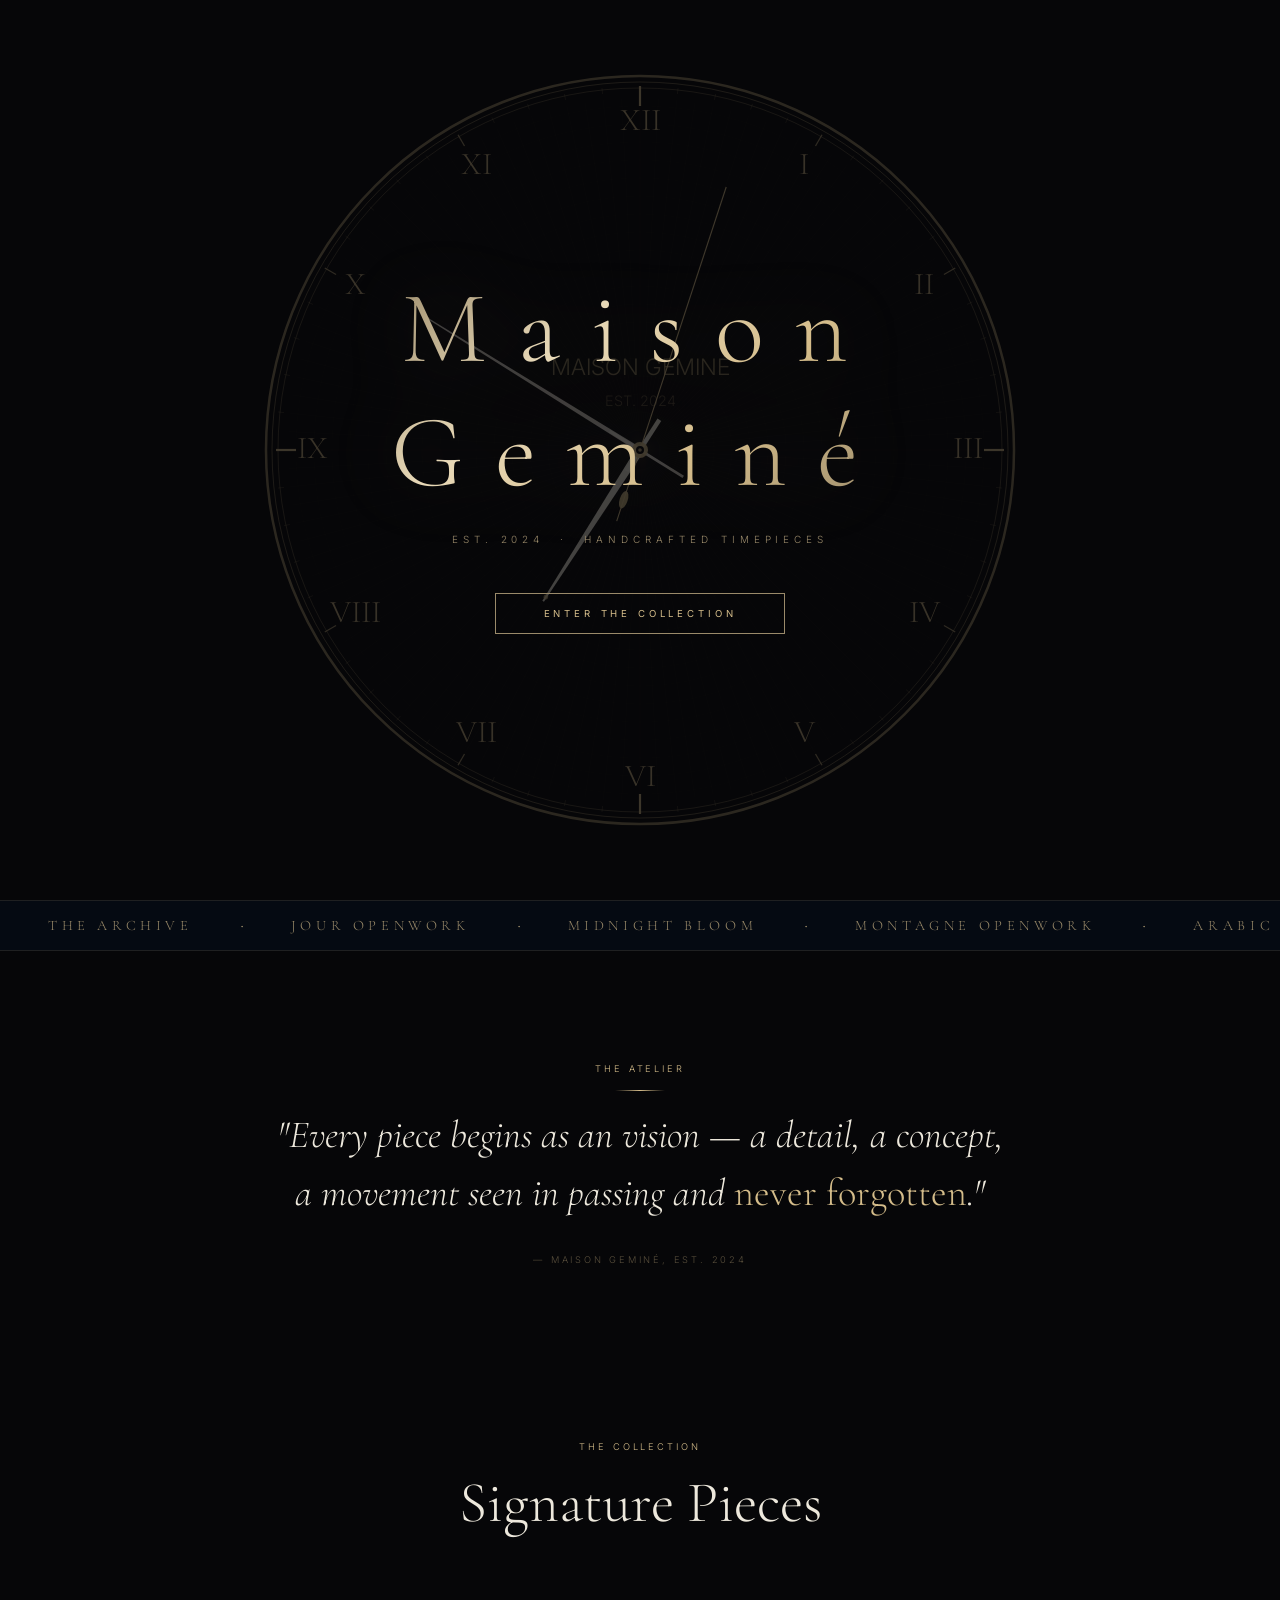
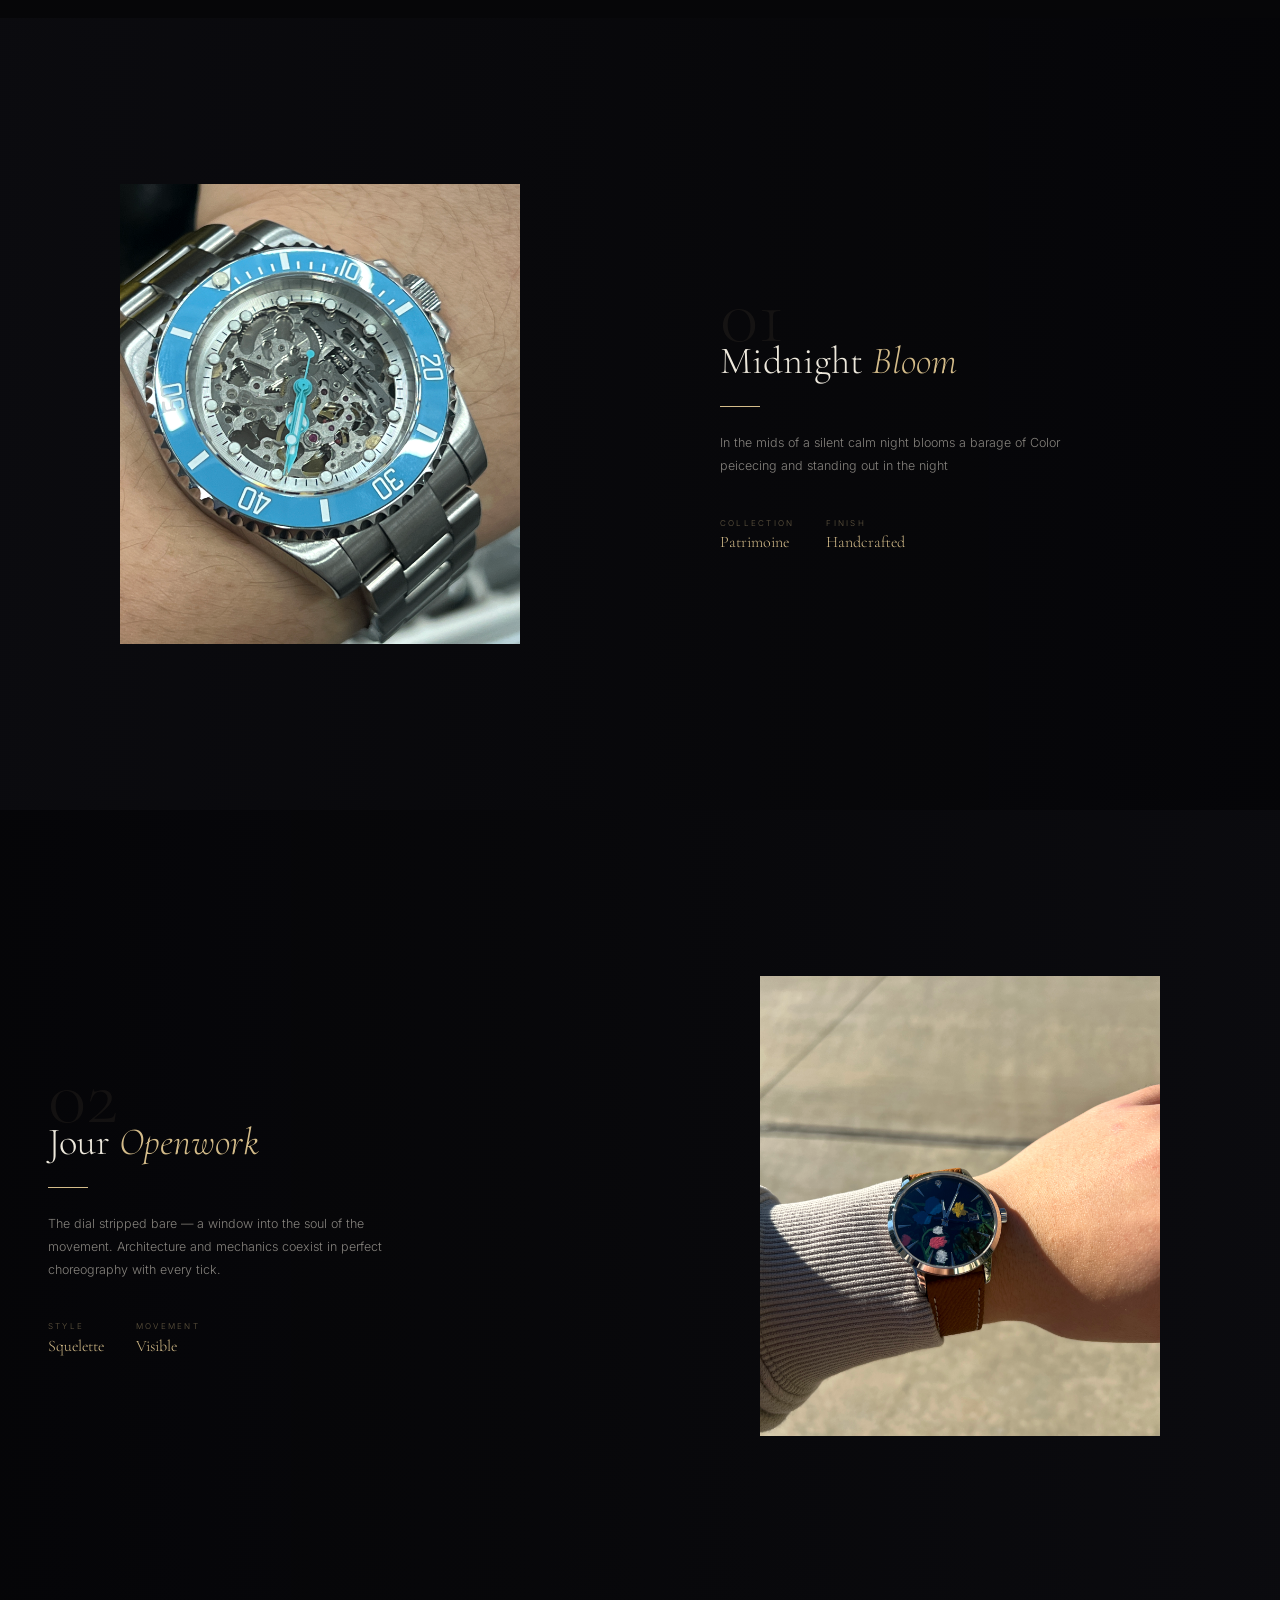
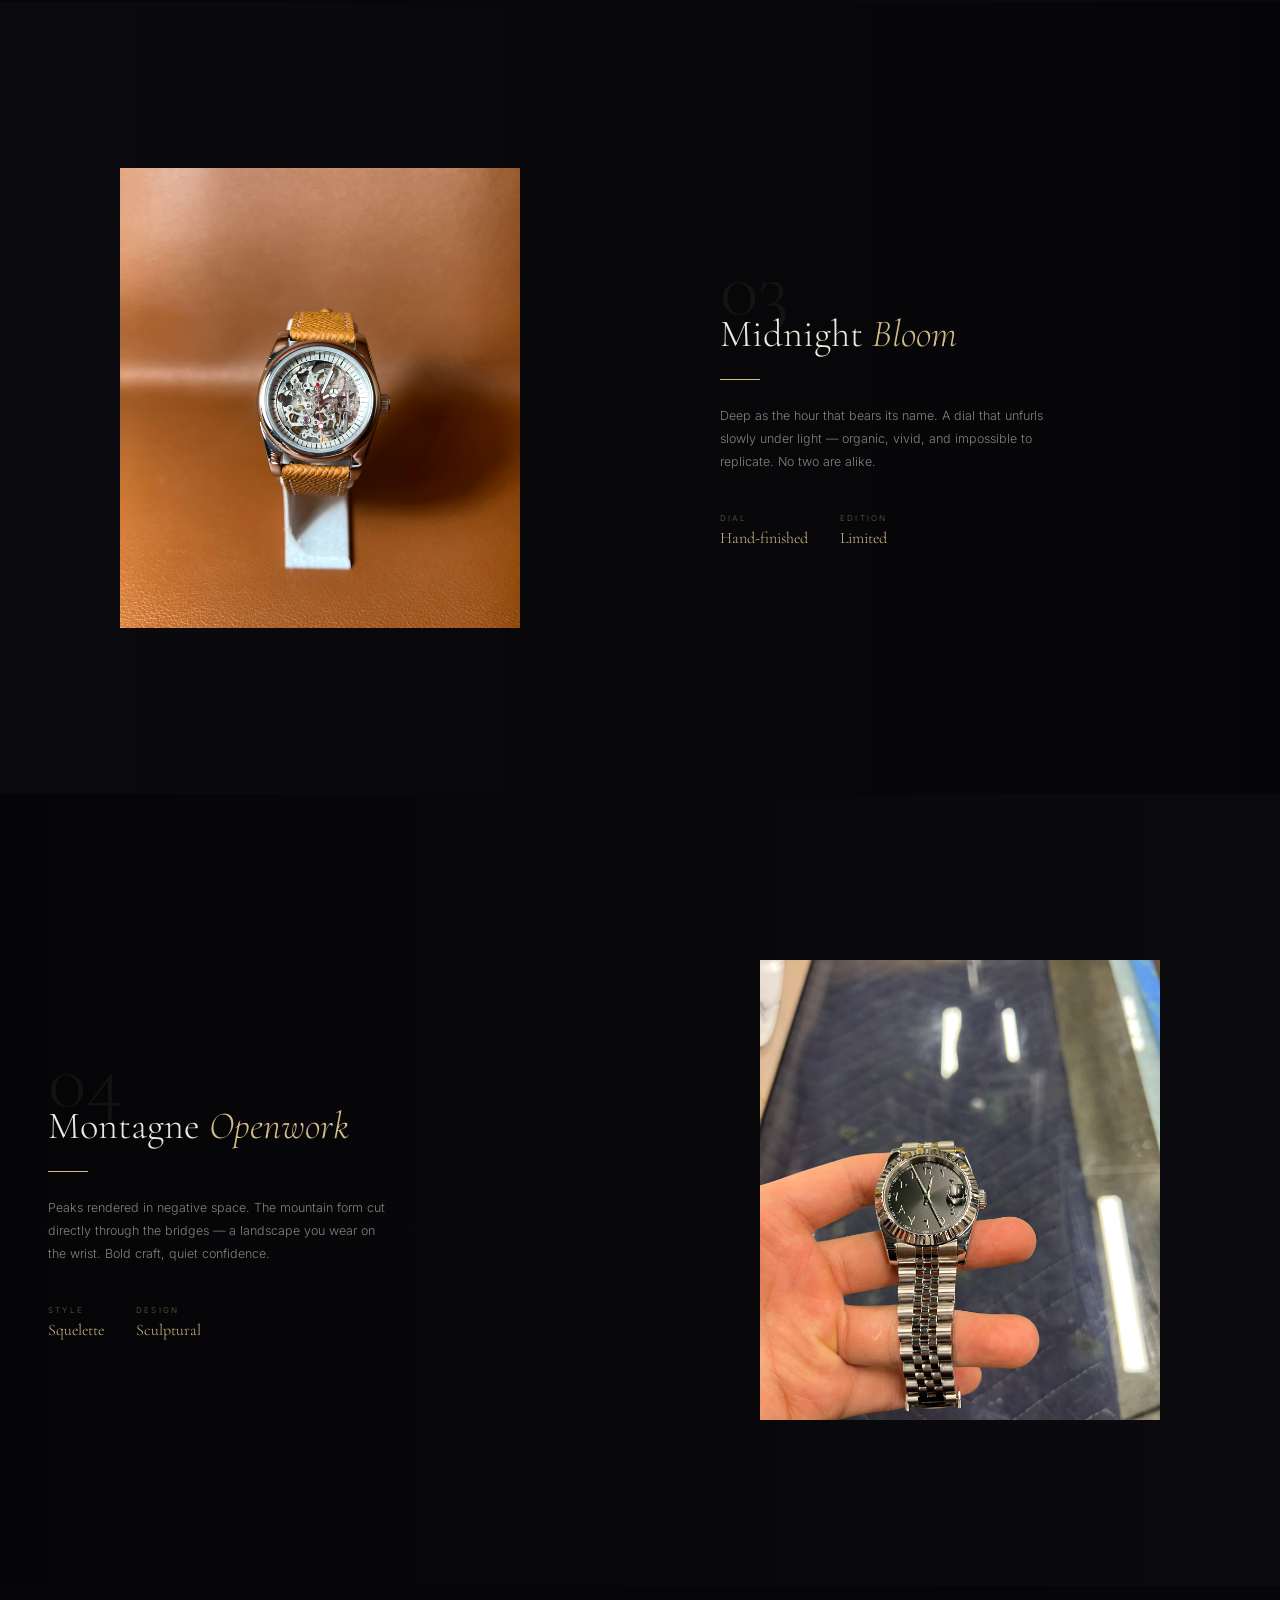
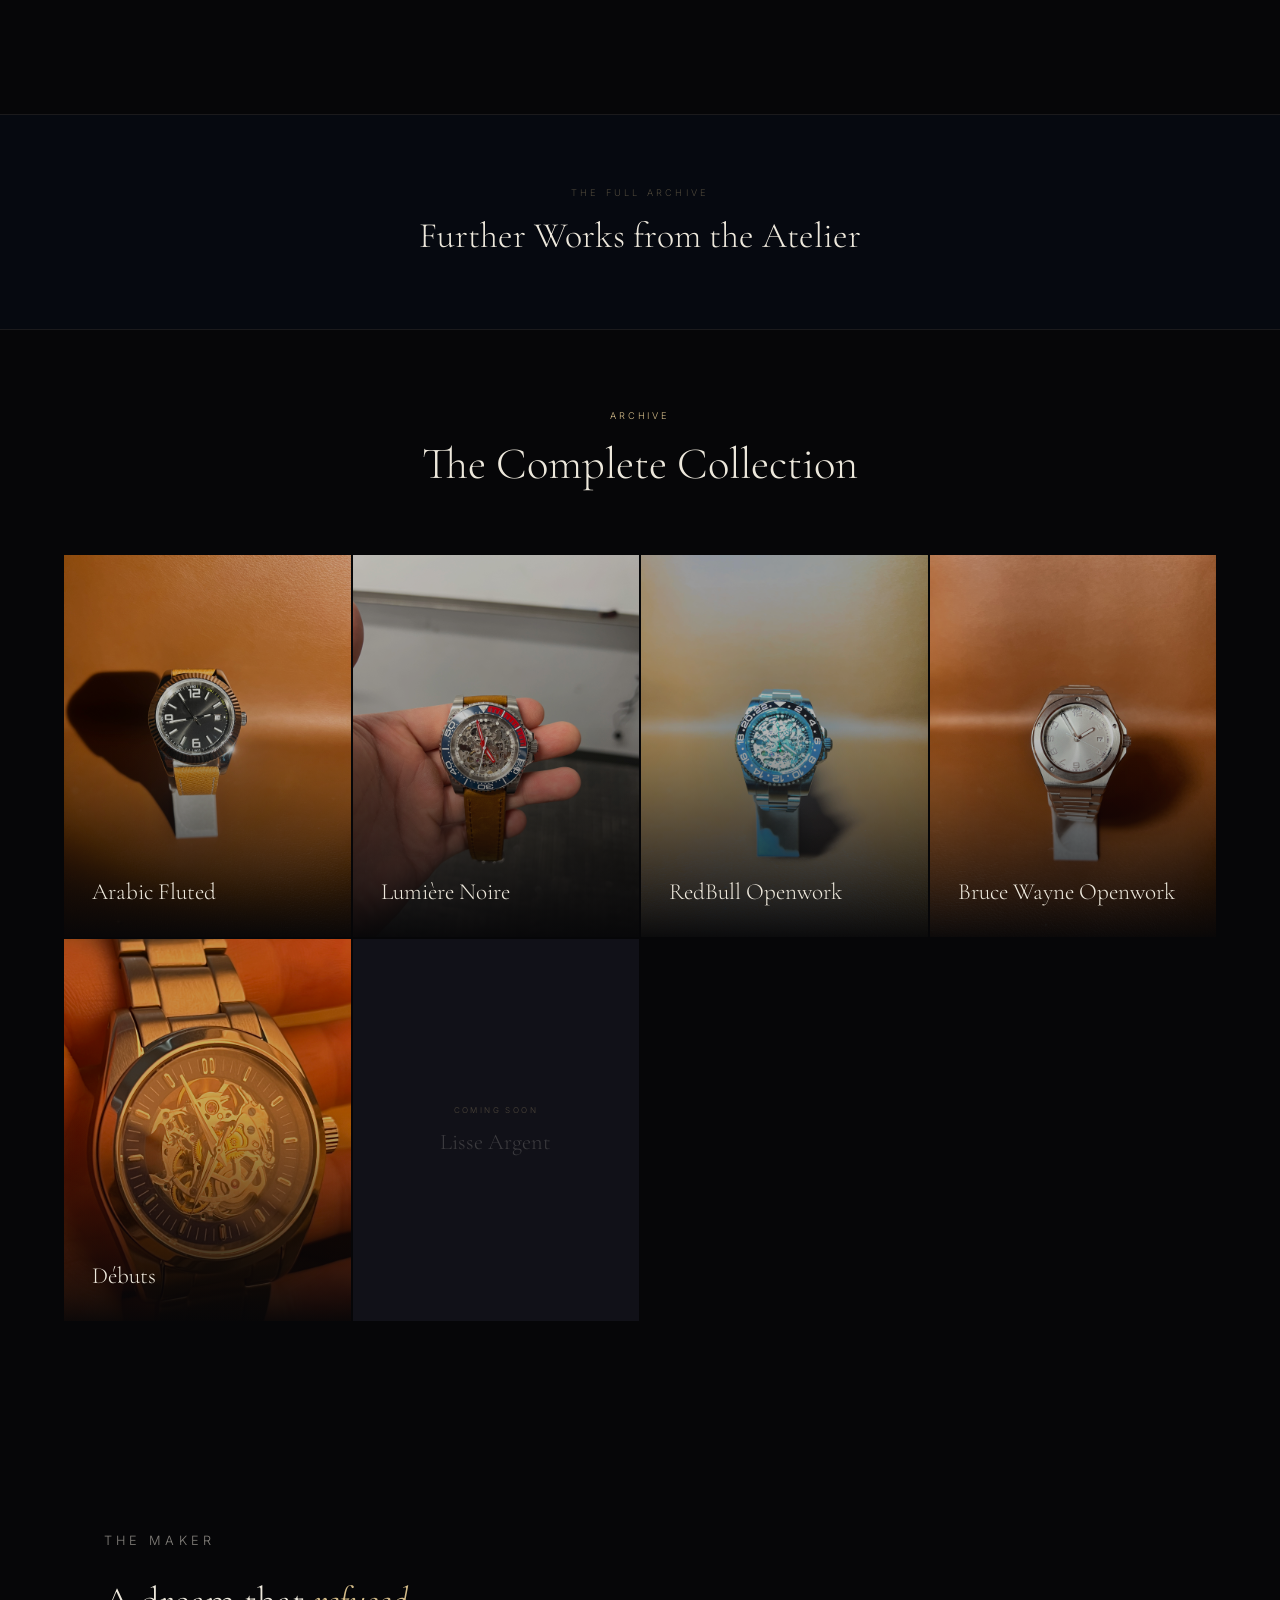
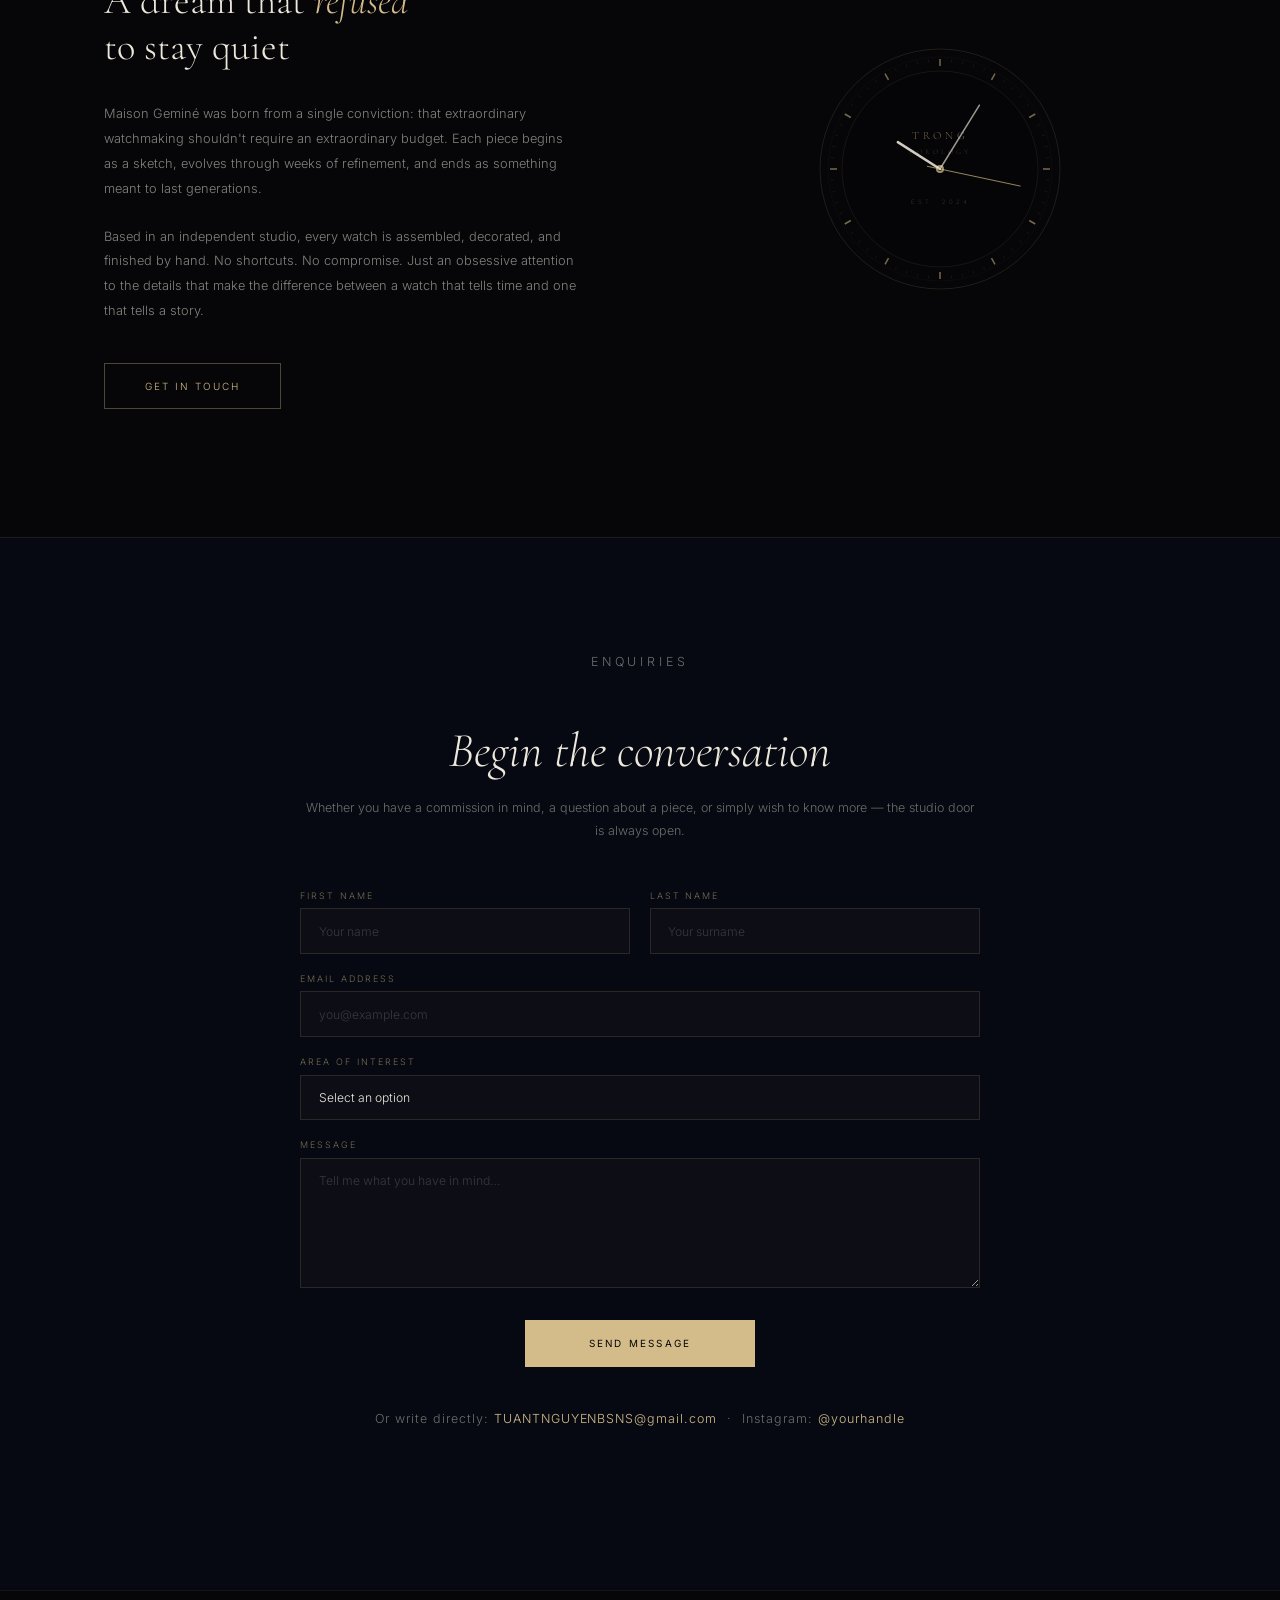
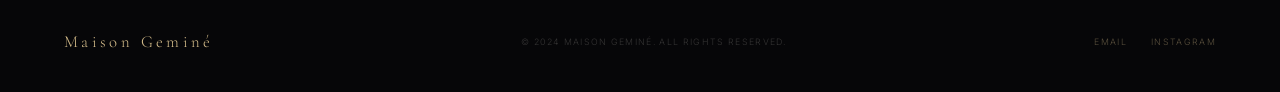
==== commit 917a0567: "dwa" ====
--- a/MainSite.html
+++ b/MainSite.html
@@ -3,7 +3,7 @@
 <head>
 <meta charset="UTF-8">
 <meta name="viewport" content="width=device-width, initial-scale=1.0">
-<title>GEMINE</title>
+<title>Maison Geminé</title>
 <link href="https://fonts.googleapis.com/css2?family=Cormorant+Garamond:ital,wght@0,300;0,400;0,600;1,300;1,400&family=Inter:wght@200;300;400&display=swap" rel="stylesheet">
 <style>
 :root {
@@ -271,7 +271,7 @@
 <nav id="nav">
   <div class="nav-left">
     <div class="logo-box">LOGO</div>
-    <div class="nav-brand">Geminé</div>
+    <div class="nav-brand">Maison Geminé</div>
   </div>
   <div class="nav-right">
     <ul class="nav-links">
@@ -305,10 +305,10 @@
   <div class="dust" id="dust"></div>
   <div class="hero-content">
     <div class="hero-logo-wrap">
-      <img src="images/logo.png" alt="Trong Horology" onerror="this.style.display='none'">
+      <img src="images/logo.png" alt="Maison Geminé" onerror="this.style.display='none'">
     </div>
     <p class="hero-eyebrow">Est. 2024 &nbsp;·&nbsp; Handcrafted Timepieces</p>
-    <h1 class="hero-title">Trong<br><em>Horology</em></h1>
+    <h1 class="hero-title">Maison<br><em>Geminé</em></h1>
     <p class="hero-subtitle">Where time becomes art</p>
     <div class="hero-cta">
       <a href="#collection" class="btn-primary">View Collection</a>
@@ -347,8 +347,8 @@
 <div class="philosophy">
   <p class="section-label">The Atelier</p>
   <div class="section-line"></div>
-  <p class="phil-quote">"Every piece begins as an obsession — a detail, a finish, a movement seen in passing and <em>never forgotten</em>."</p>
-  <p class="phil-attr">— Trong Horology, est. 2024</p>
+  <p class="phil-quote">"Every piece begins as an vision — a detail, a concept, a movement seen in passing and <em>never forgotten</em>."</p>
+  <p class="phil-attr">— Maison Geminé, est. 2024</p>
 </div>
 
 <!-- SPOTLIGHT COLLECTION -->
@@ -359,15 +359,15 @@
   </div>
   <div class="spotlight-list">
 
-    <div class="spotlight-item reveal" data-watch="the-archive">
+    <div class="spotlight-item reveal" data-watch="Midnight Bloom">
       <div class="spotlight-img-wrap">
         <img src="https://twhon.github.io/artileir-detuantrong/images/P-1/P1a.JPEG" alt="The Archive" loading="lazy" onerror="this.style.opacity='0.3'">
       </div>
       <div class="spotlight-info">
         <span class="watch-number">01</span>
-        <h2 class="watch-name">The <em>Archive</em></h2>
+        <h2 class="watch-name">Midnight <em>Bloom</em></h2>
         <div class="watch-divider"></div>
-        <p class="watch-desc">A study in restraint. Clean lines reference the golden age of Swiss watchmaking while remaining unmistakably contemporary — a piece meant to be passed down.</p>
+        <p class="watch-desc">In the mids of a silent calm night blooms a barage of Color peicecing and standing out in the night </p>
         <div class="watch-specs">
           <div class="spec-item"><span class="spec-label">Collection</span><span class="spec-val">Patrimoine</span></div>
           <div class="spec-item"><span class="spec-label">Finish</span><span class="spec-val">Handcrafted</span></div>
@@ -469,7 +469,7 @@
   <div class="story-text">
     <p class="section-label">The Maker</p>
     <h2>A dream that <em>refused</em><br>to stay quiet</h2>
-    <p>Trong Horology was born from a single conviction: that extraordinary watchmaking shouldn't require an extraordinary budget. Each piece begins as a sketch, evolves through weeks of refinement, and ends as something meant to last generations.</p>
+    <p>Maison Geminé was born from a single conviction: that extraordinary watchmaking shouldn't require an extraordinary budget. Each piece begins as a sketch, evolves through weeks of refinement, and ends as something meant to last generations.</p>
     <p>Based in an independent studio, every watch is assembled, decorated, and finished by hand. No shortcuts. No compromise. Just an obsessive attention to the details that make the difference between a watch that tells time and one that tells a story.</p>
     <a href="#contact" class="btn-ghost" style="display:inline-block;margin-top:1rem">Get in touch</a>
   </div>
@@ -515,8 +515,8 @@
 </section>
 
 <footer>
-  <span class="footer-brand">Trong Horology</span>
-  <span class="footer-copy">© 2024 Trong Horology. All rights reserved.</span>
+  <span class="footer-brand">Maison Geminé</span>
+  <span class="footer-copy">© 2024 Maison Geminé. All rights reserved.</span>
   <div class="footer-social">
     <a href="mailto:TUANTNGUYENBSNS@GMAIL.COM">Email</a>
     <a href="#">Instagram</a>
@@ -555,9 +555,9 @@
     'rgba(44,90,52,0.55)','rgba(30,68,40,0.62)'
   ];
   const flowerColors=[
-    'rgba(210,140,140,0.7)','rgba(190,120,160,0.65)','rgba(240,200,160,0.6)',
-    'rgba(160,200,170,0.65)','rgba(220,180,120,0.6)','rgba(180,160,210,0.6)',
-    'rgba(240,160,180,0.65)','rgba(200,230,180,0.6)'
+    'rgba(46, 133, 228, 0.8)','rgba(190,120,160,0.65)','rgba(240,200,160,0.6)',
+    'rgba(255, 242, 47, 1)','rgba(220,180,120,0.6)','rgba(180,160,210,0.6)',
+    'rgba(243, 106, 200, 0.8)','rgba(200,230,180,0.6)'
   ];
 
   function drawLeaf(ctx,x,y,angle,size,color){
@@ -731,7 +731,7 @@
 
     ctx.font=`300 ${SIZE*0.03}px "Inter",sans-serif`;
     ctx.fillStyle='rgba(212,188,138,0.6)'; ctx.textAlign='center';
-    ctx.fillText('TRONG HOROLOGY',cx,cy-R*0.22);
+    ctx.fillText('MAISON GEMINÉ',cx,cy-R*0.22);
     ctx.font=`300 ${SIZE*0.019}px "Inter",sans-serif`;
     ctx.fillStyle='rgba(212,188,138,0.35)';
     ctx.fillText('EST. 2024',cx,cy-R*0.13);
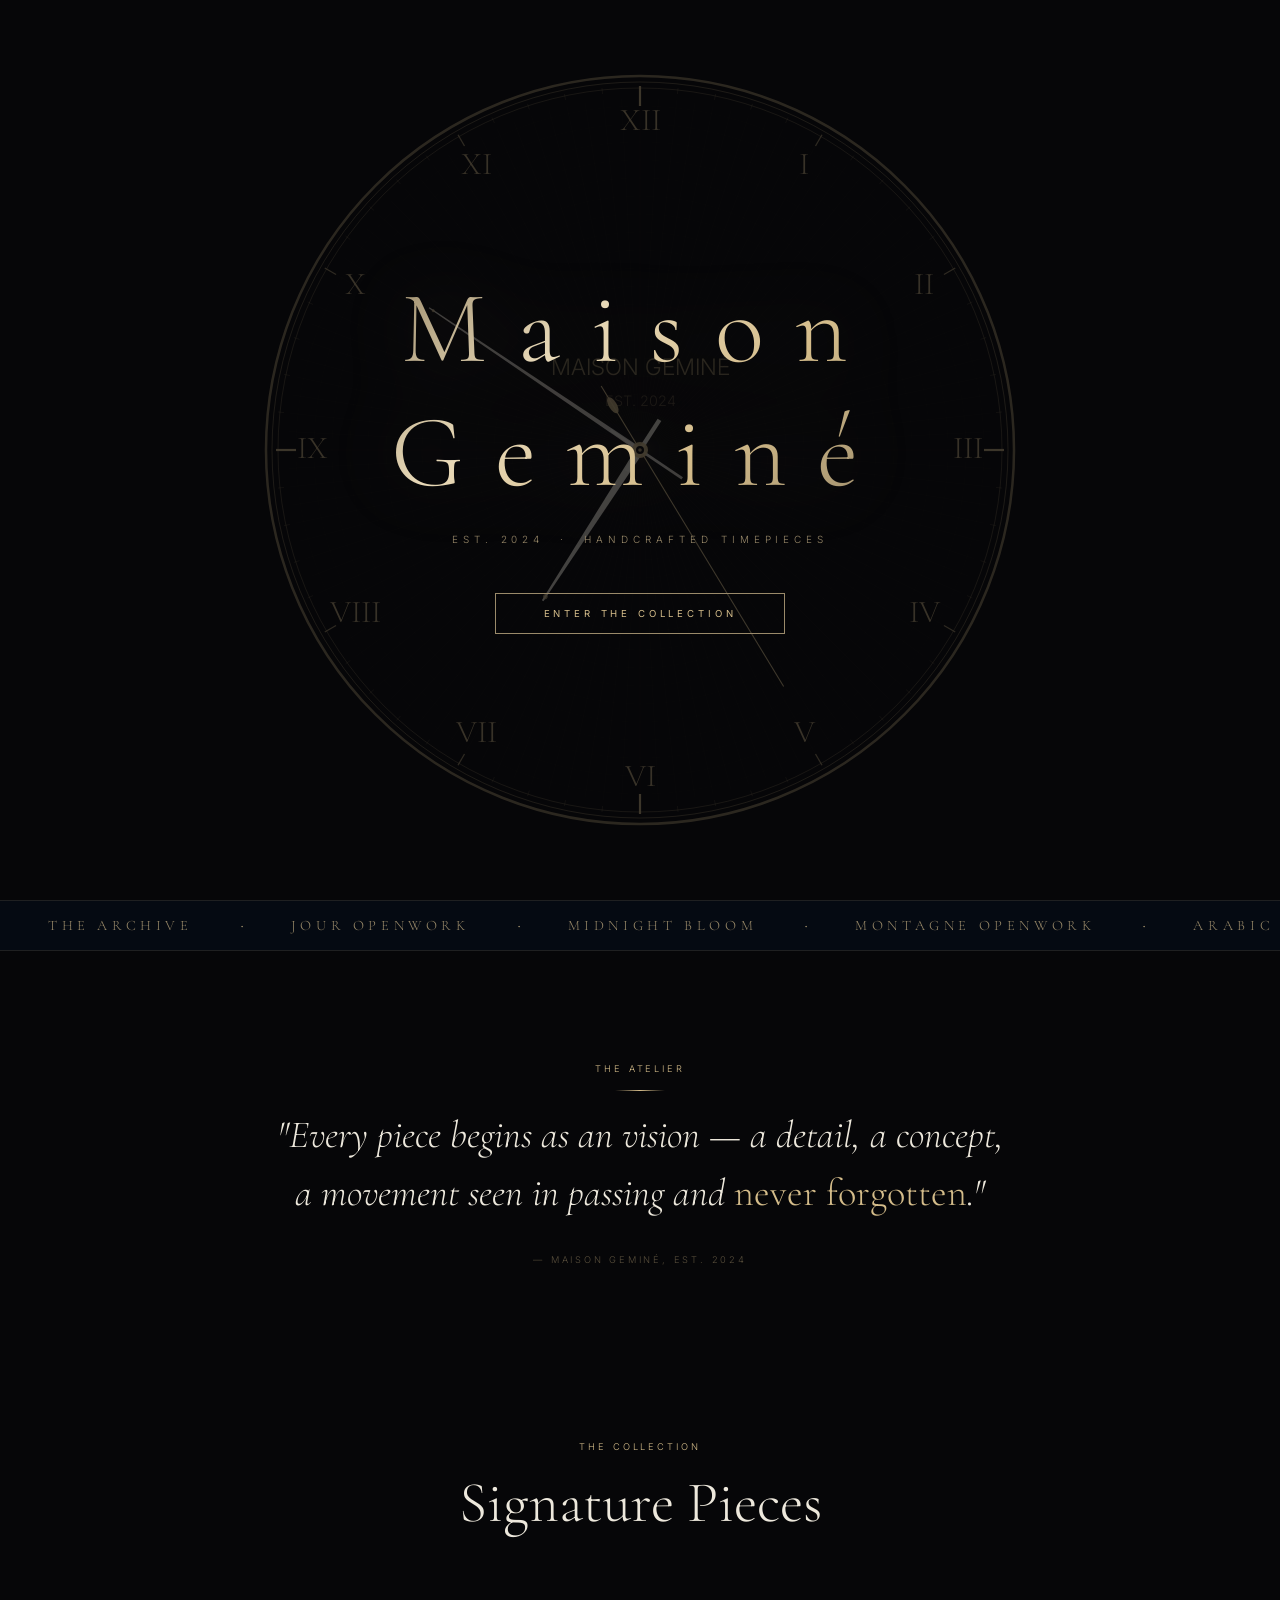
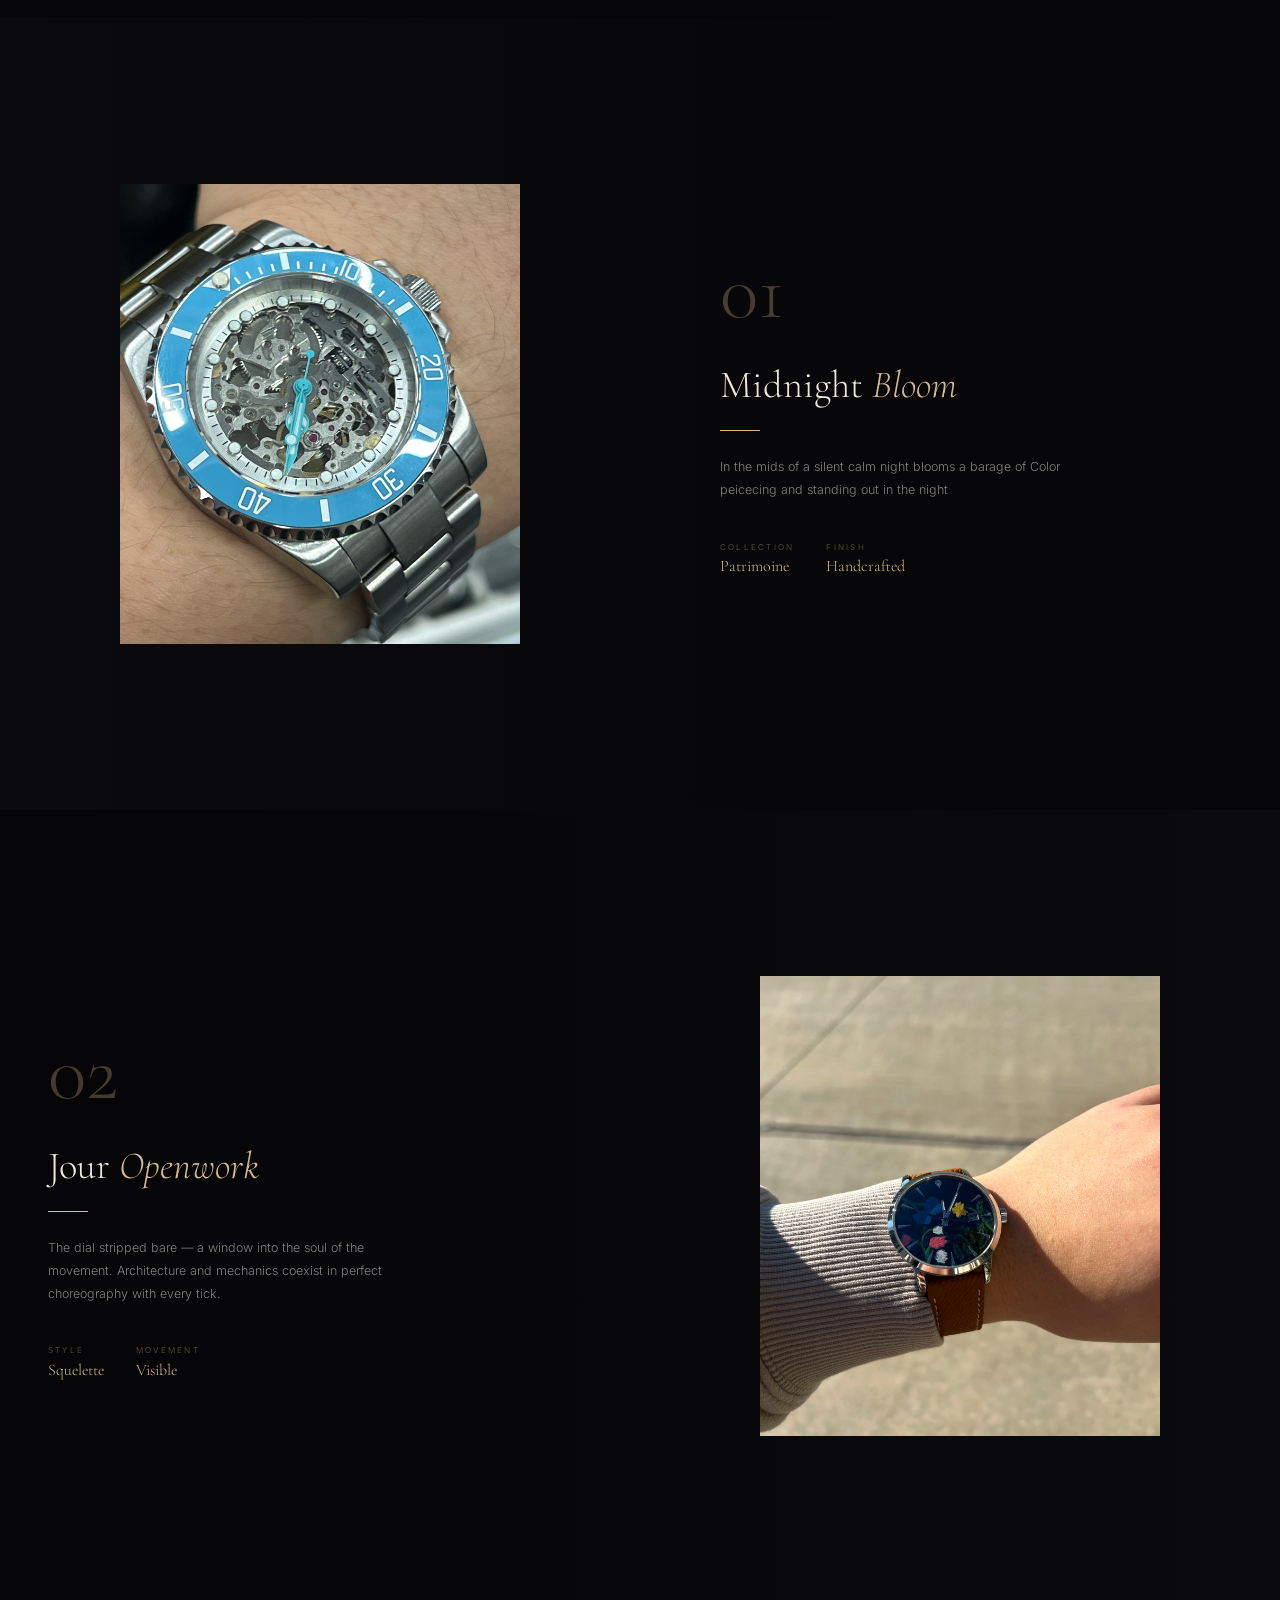
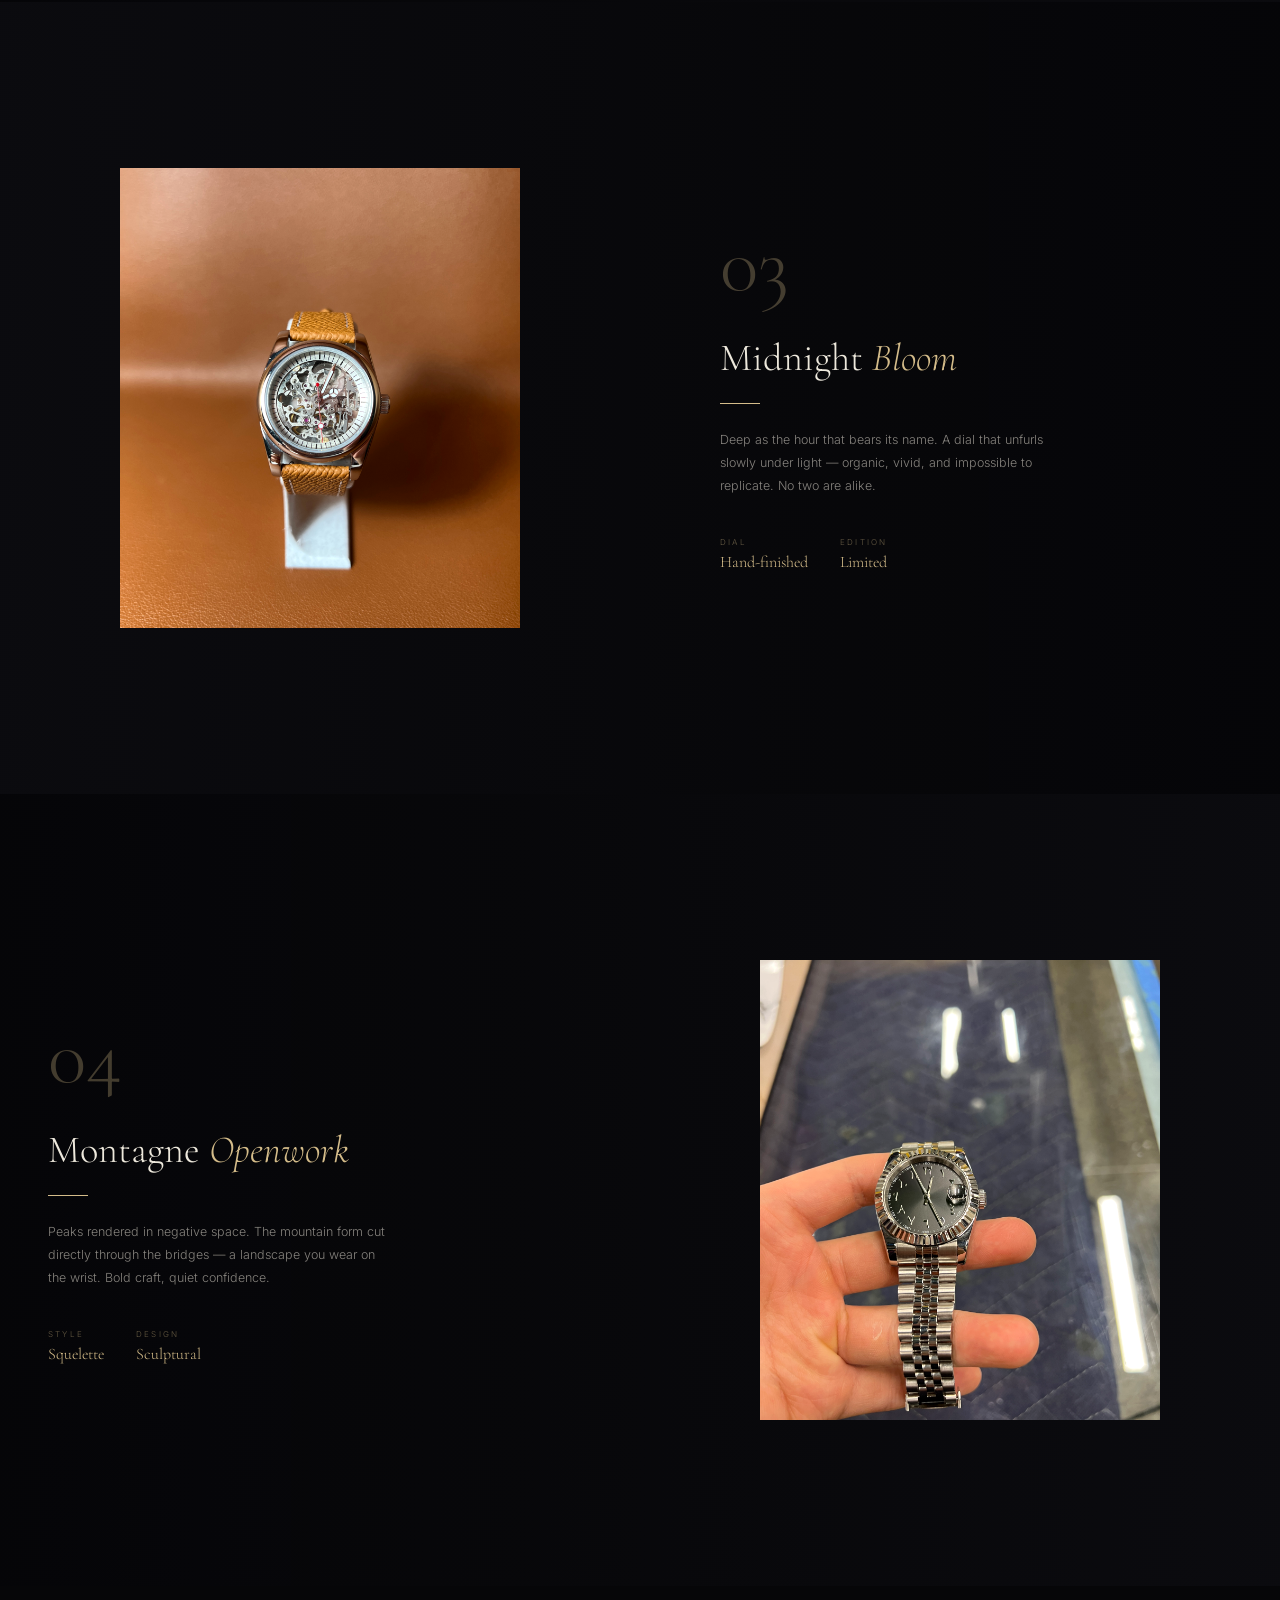
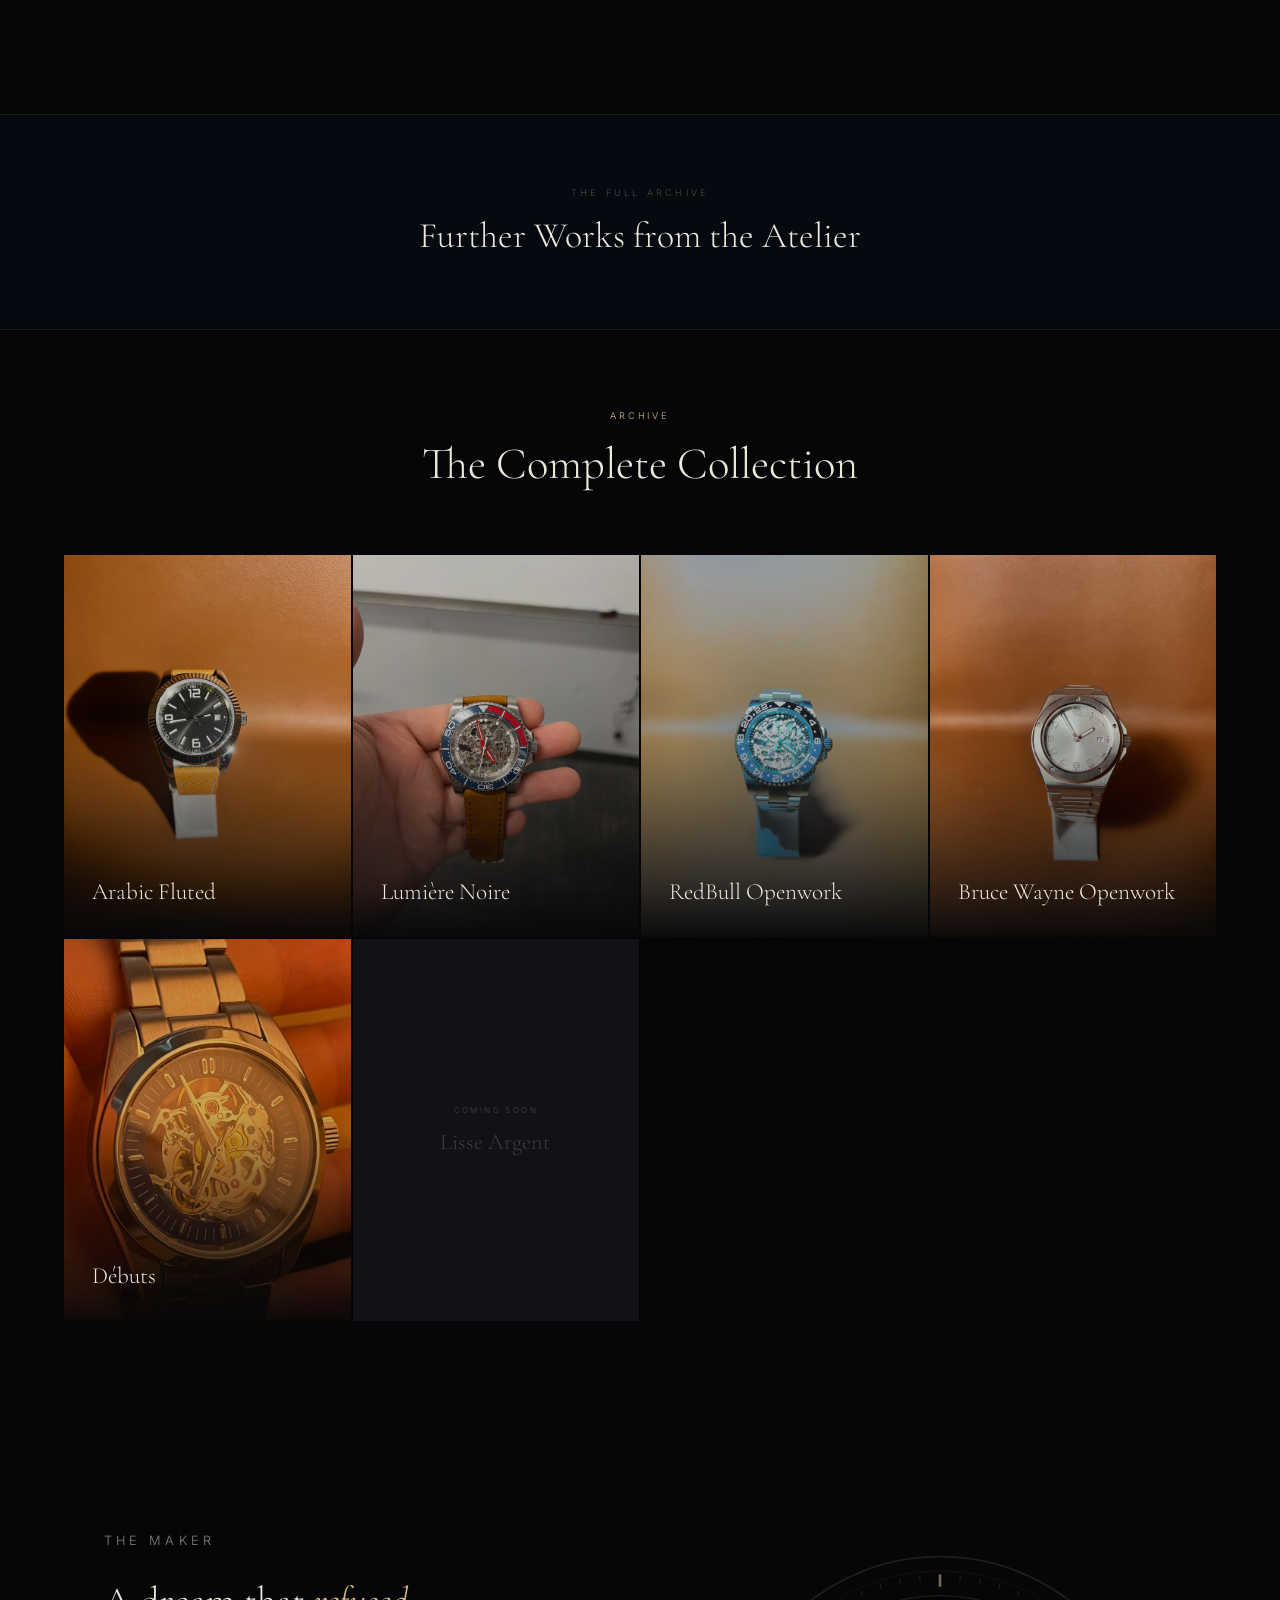
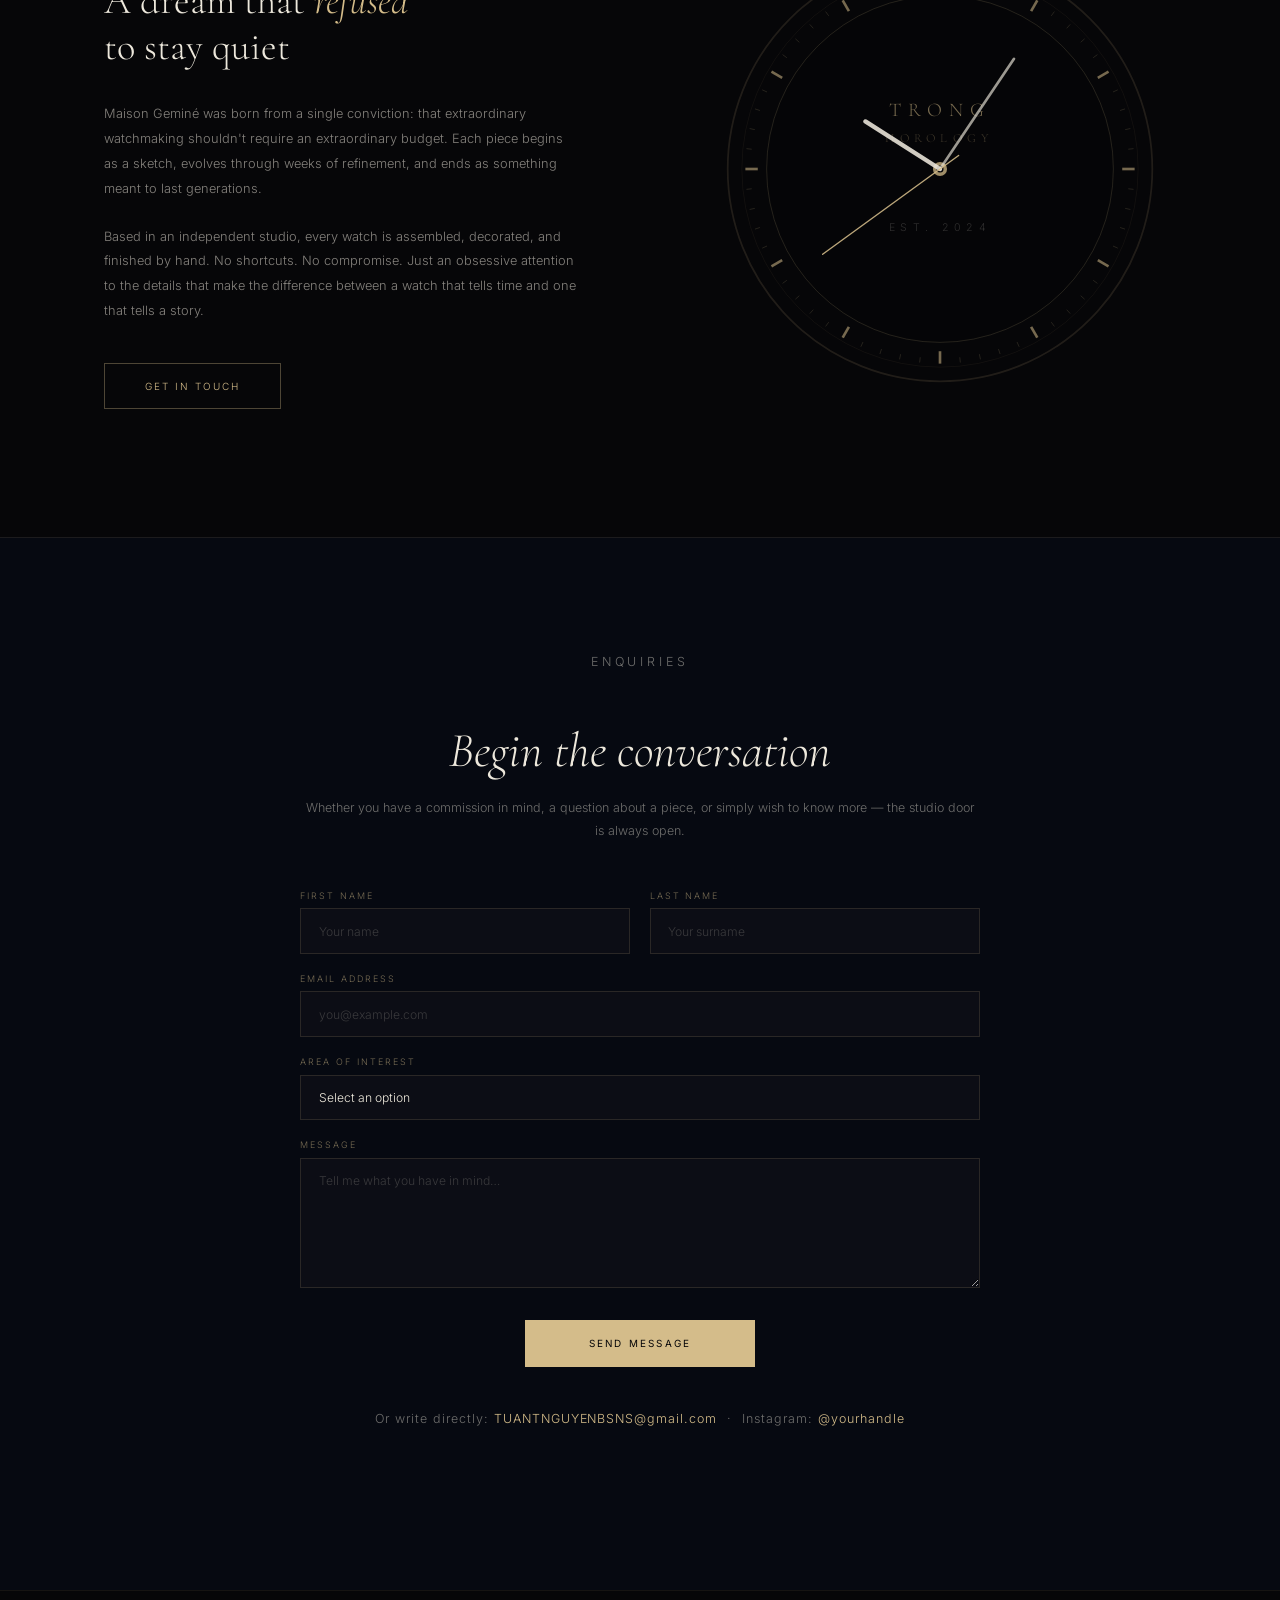
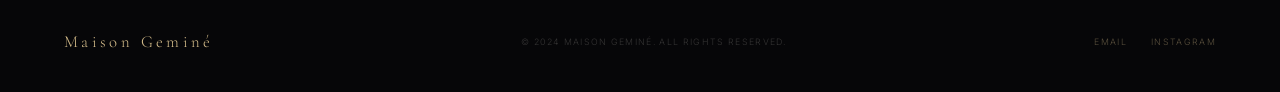
==== commit d72d5f79: "h" ====
--- a/MainSite.html
+++ b/MainSite.html
@@ -139,7 +139,7 @@
 .spotlight-item:hover .spotlight-img-wrap img{transform:scale(1.03);filter:brightness(1.1) contrast(1.06)}
 .spotlight-info{position:relative;z-index:1;padding:4rem 5rem}
 .spotlight-item:nth-child(even) .spotlight-info{padding:4rem 5rem 4rem 3rem}
-.watch-number{font-family:var(--serif);font-size:5rem;font-weight:300;color:rgba(212,188,138,0.07);line-height:1;margin-bottom:-1rem;display:block}
+.watch-number{font-family:var(--serif);font-size:5rem;font-weight:300;color:rgba(212,188,138,0.3);line-height:1;margin-bottom:2rem;display:block}
 .watch-name{font-family:var(--serif);font-size:clamp(1.8rem,3vw,2.8rem);font-weight:300;color:var(--text);line-height:1.1;margin-bottom:1.5rem}
 .watch-name em{font-style:italic;color:var(--gold)}
 .watch-divider{width:40px;height:1px;background:var(--gold);margin-bottom:1.5rem}
@@ -178,7 +178,7 @@
 .story-text h2 em{font-style:italic;color:var(--gold)}
 .story-text p{font-size:0.8rem;line-height:1.95;color:rgba(237,232,220,0.55);margin-bottom:1.4rem}
 .story-clock-wrap{display:flex;align-items:center;justify-content:center}
-.story-clock{width:260px;height:260px}
+.story-clock{width:460px;height:460px}
 
 /* ── CONTACT ── */
 .contact{padding:7rem 4rem;background:rgba(7,13,24,0.6);border-top:1px solid rgba(212,188,138,0.1);position:relative;z-index:1}
@@ -360,7 +360,7 @@
   <div class="spotlight-list">
 
     <div class="spotlight-item reveal" data-watch="Midnight Bloom">
-      <div class="spotlight-img-wrap">
+      <div class="spotlight-img-wrap" data-watch="the-archive">
         <img src="https://twhon.github.io/artileir-detuantrong/images/P-1/P1a.JPEG" alt="The Archive" loading="lazy" onerror="this.style.opacity='0.3'">
       </div>
       <div class="spotlight-info">
@@ -376,7 +376,7 @@
     </div>
 
     <div class="spotlight-item reveal" data-watch="jour-openwork">
-      <div class="spotlight-img-wrap">
+      <div class="spotlight-img-wrap" data-watch="the-archive">
         <img src="https://twhon.github.io/artileir-detuantrong/images/P-3/2.JPEG" alt="Jour Openwork" loading="lazy" onerror="this.style.opacity='0.3'">
       </div>
       <div class="spotlight-info">
@@ -392,7 +392,7 @@
     </div>
 
     <div class="spotlight-item reveal" data-watch="midnight-bloom">
-      <div class="spotlight-img-wrap">
+      <div class="spotlight-img-wrap" data-watch="the-archive">
         <img src="https://twhon.github.io/artileir-detuantrong/images/T-24/24 F.JPEG" alt="Midnight Bloom" loading="lazy" onerror="this.style.opacity='0.3'">
       </div>
       <div class="spotlight-info">
@@ -408,7 +408,7 @@
     </div>
 
     <div class="spotlight-item reveal" data-watch="montagne-openwork">
-      <div class="spotlight-img-wrap">
+      <div class="spotlight-img-wrap" data-watch="the-archive">
         <img src="https://twhon.github.io/artileir-detuantrong/images/T-25/1.JPEG" alt="Montagne Openwork" loading="lazy" onerror="this.style.opacity='0.3'">
       </div>
       <div class="spotlight-info">
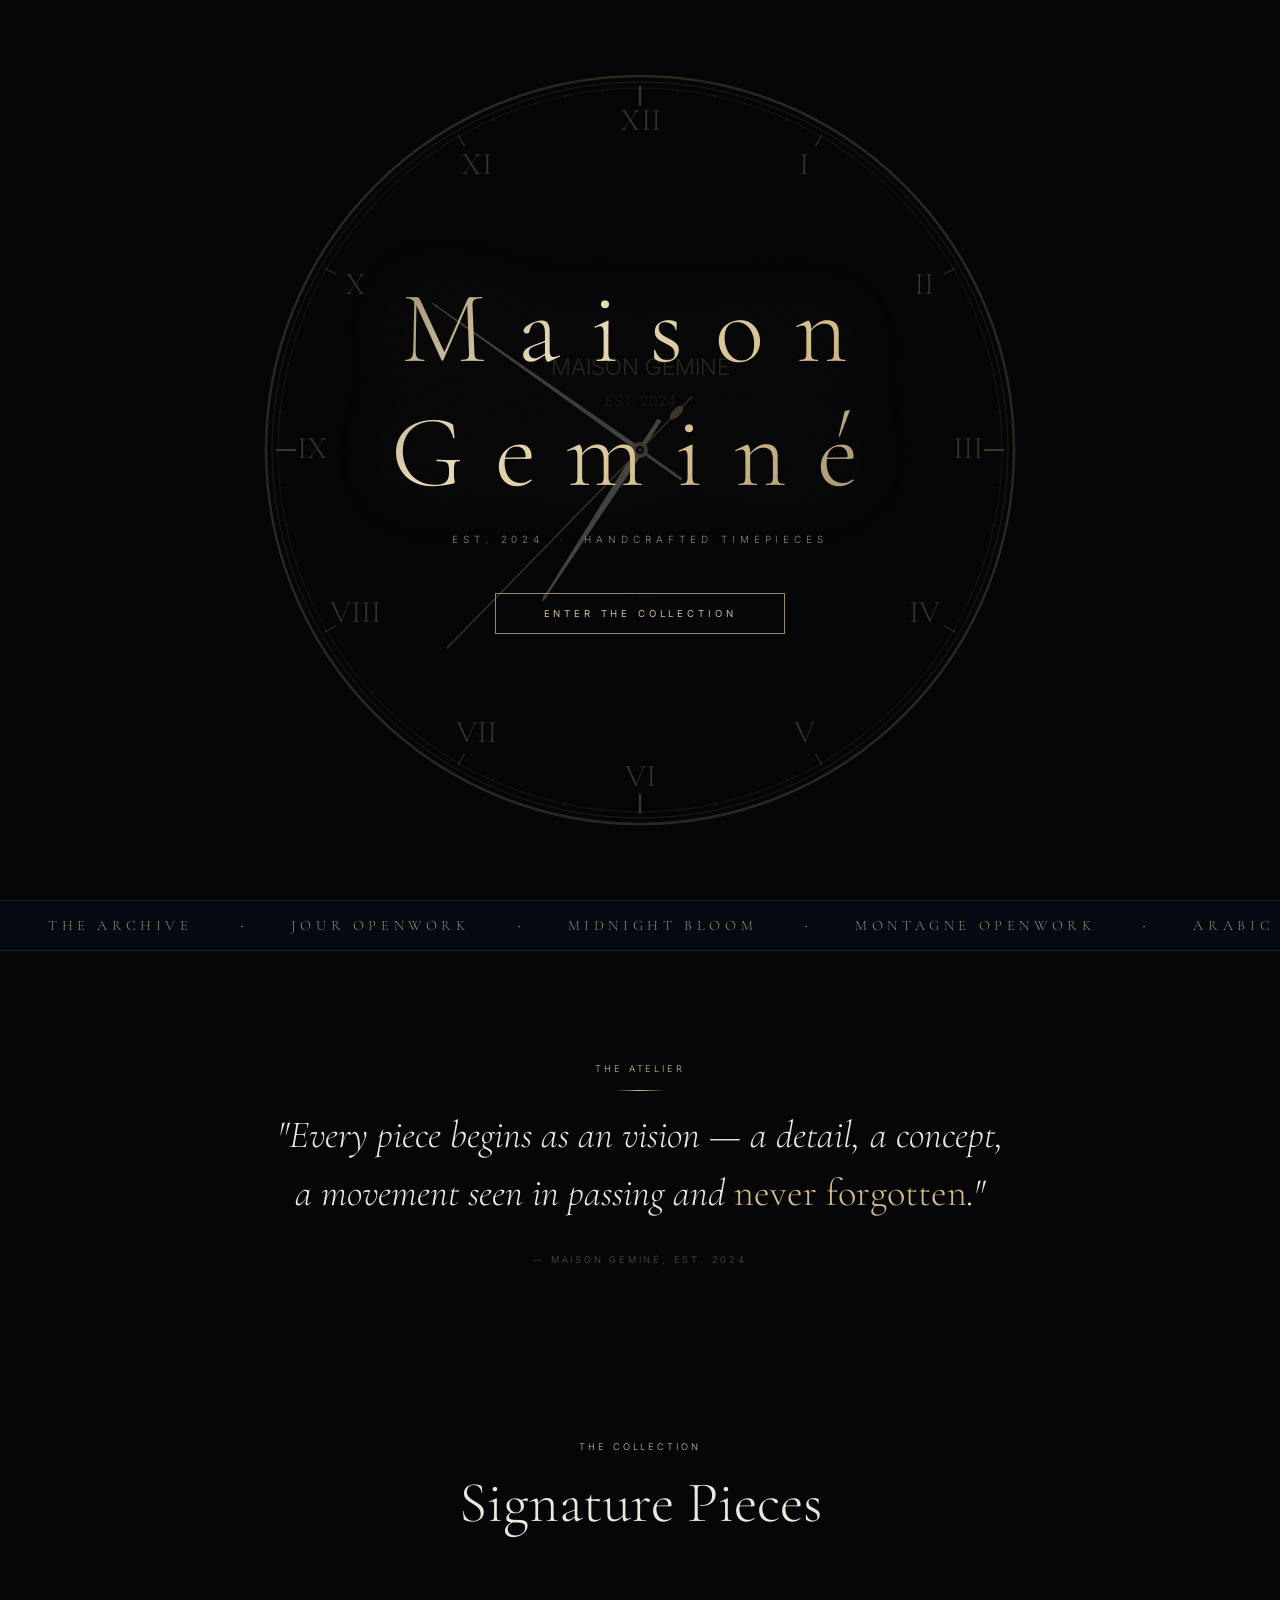
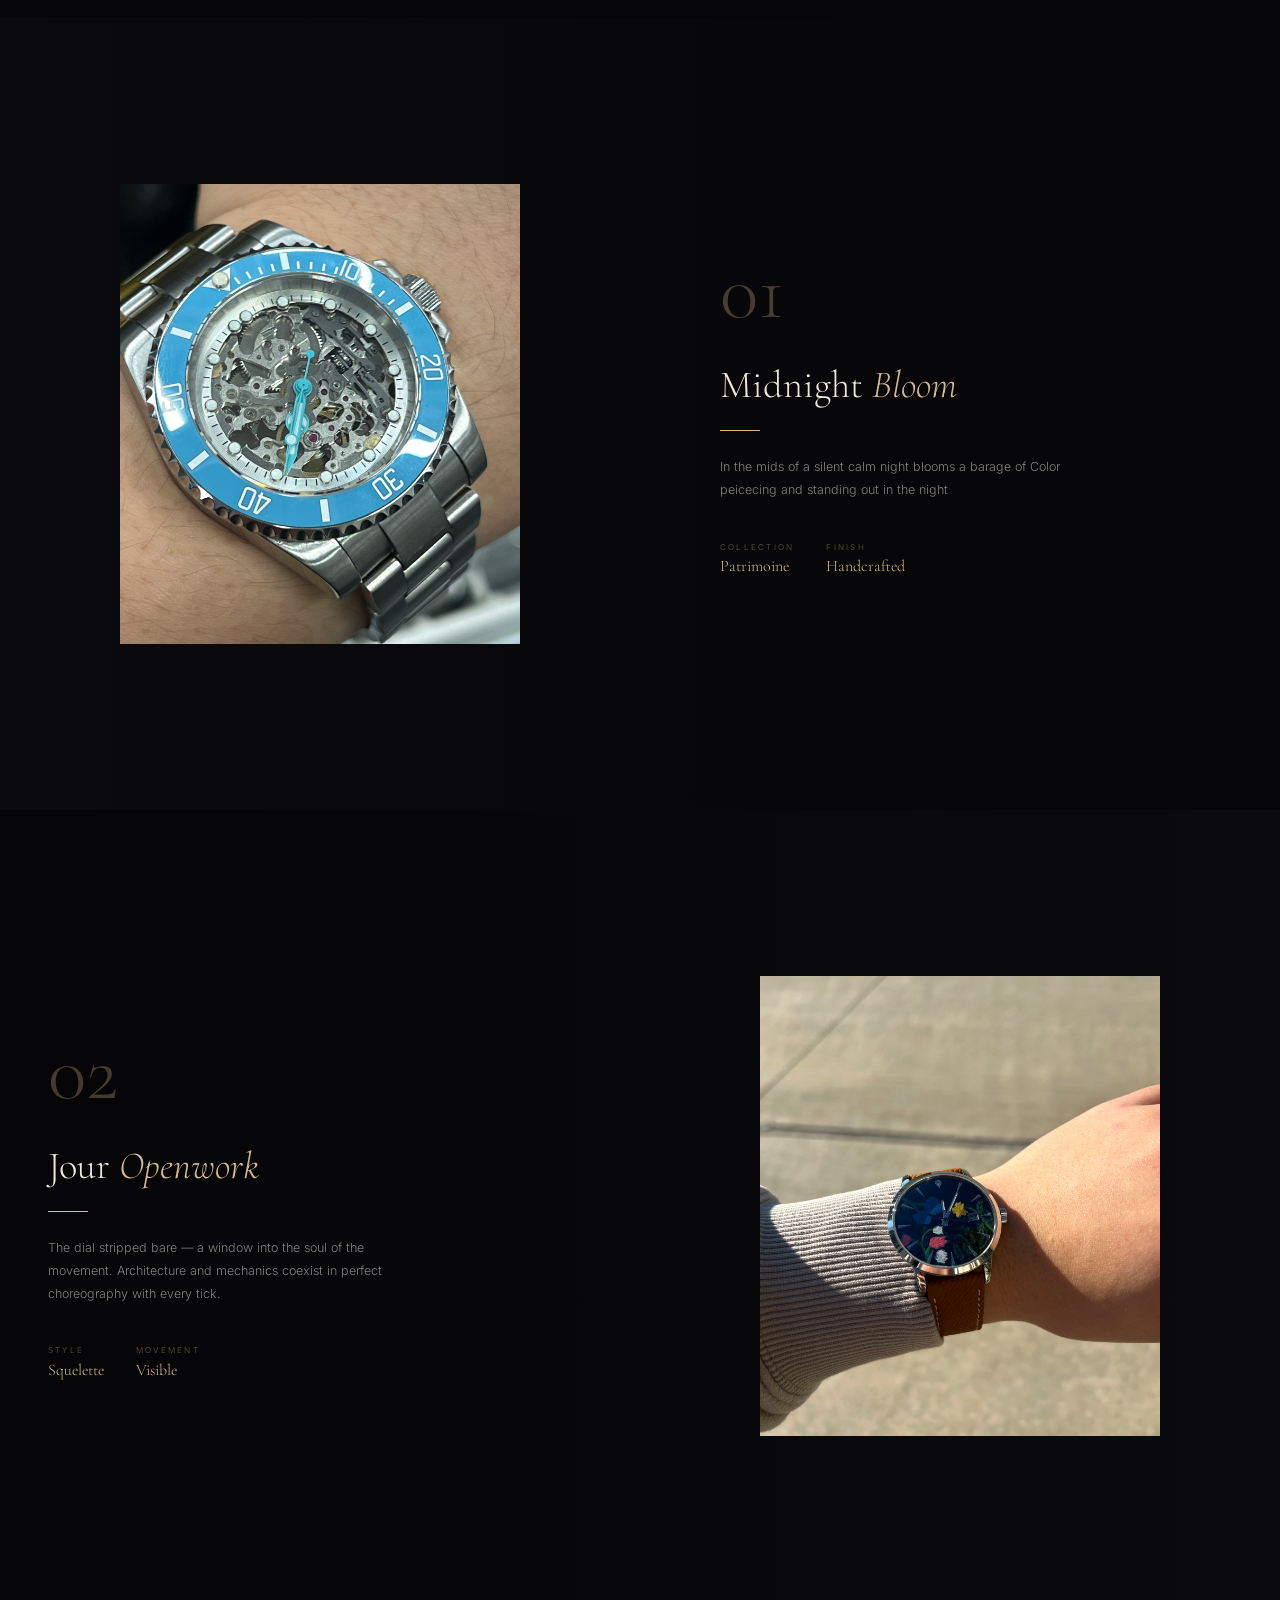
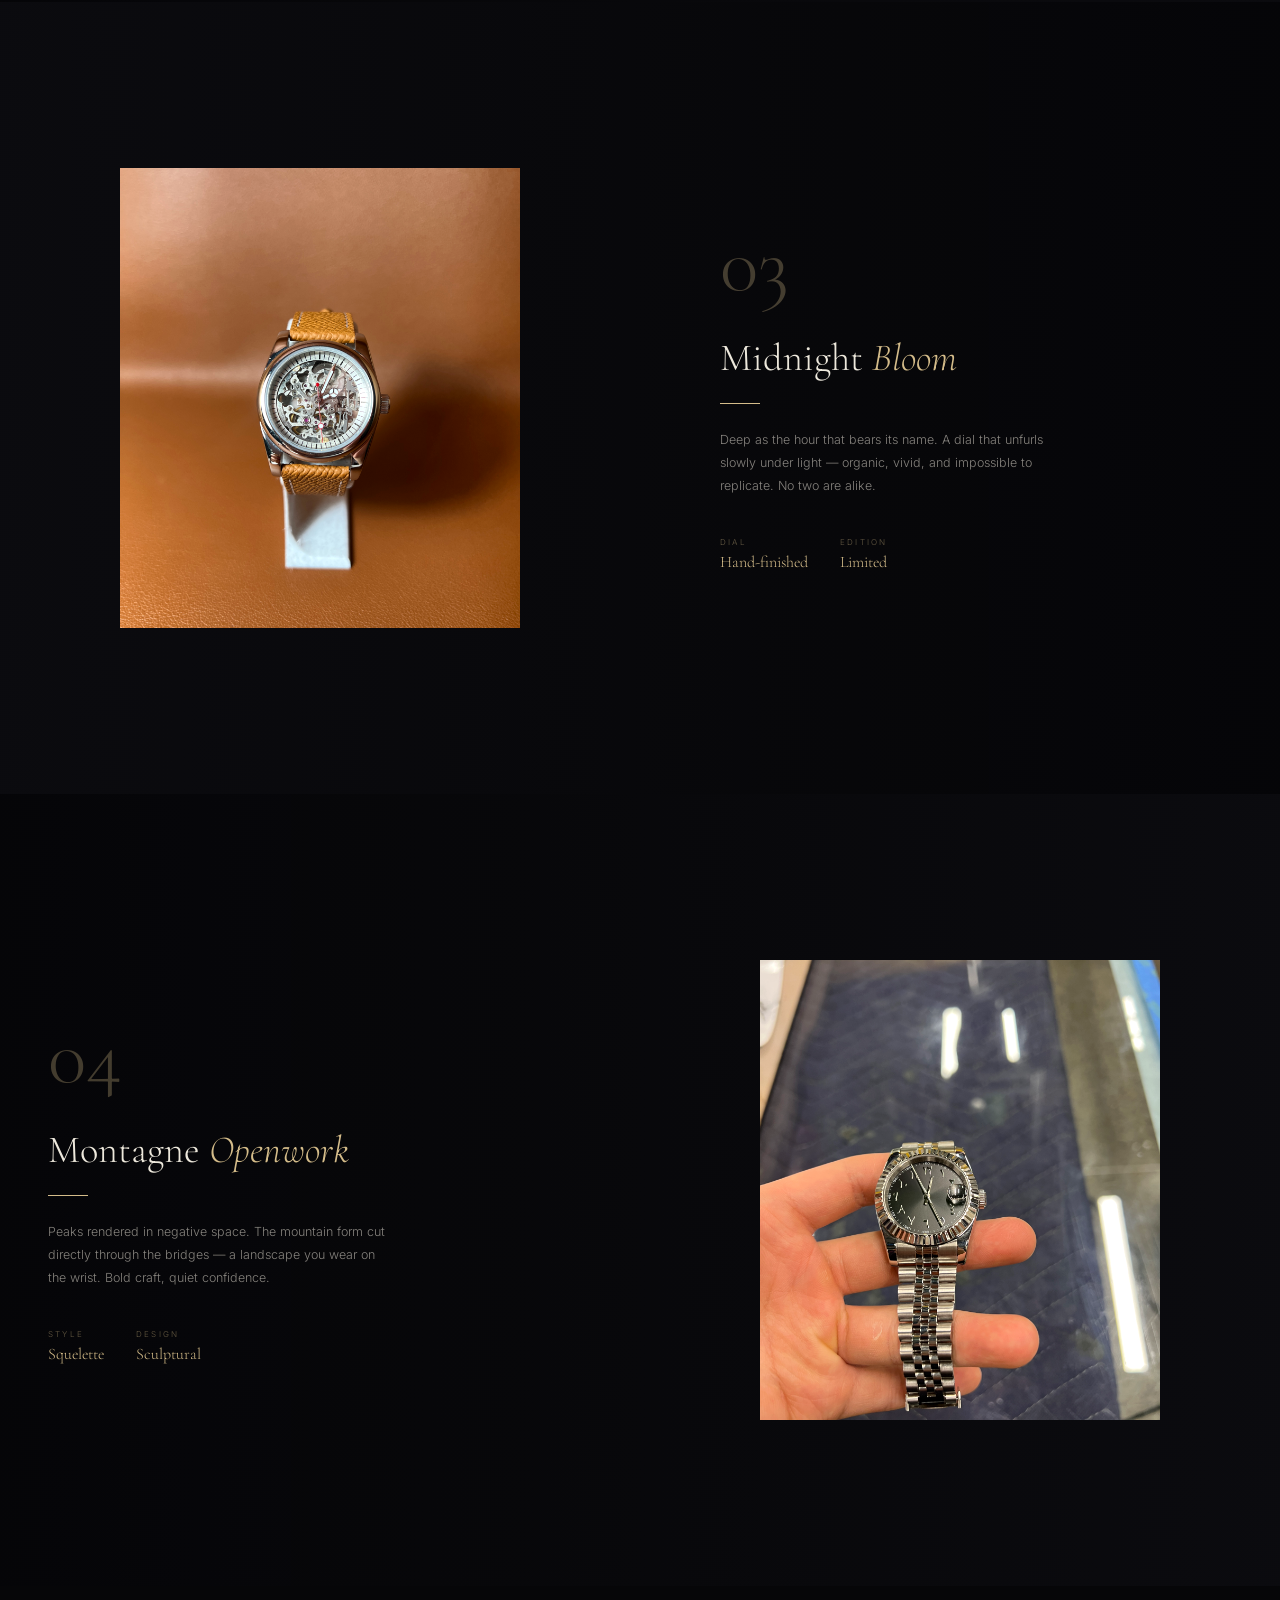
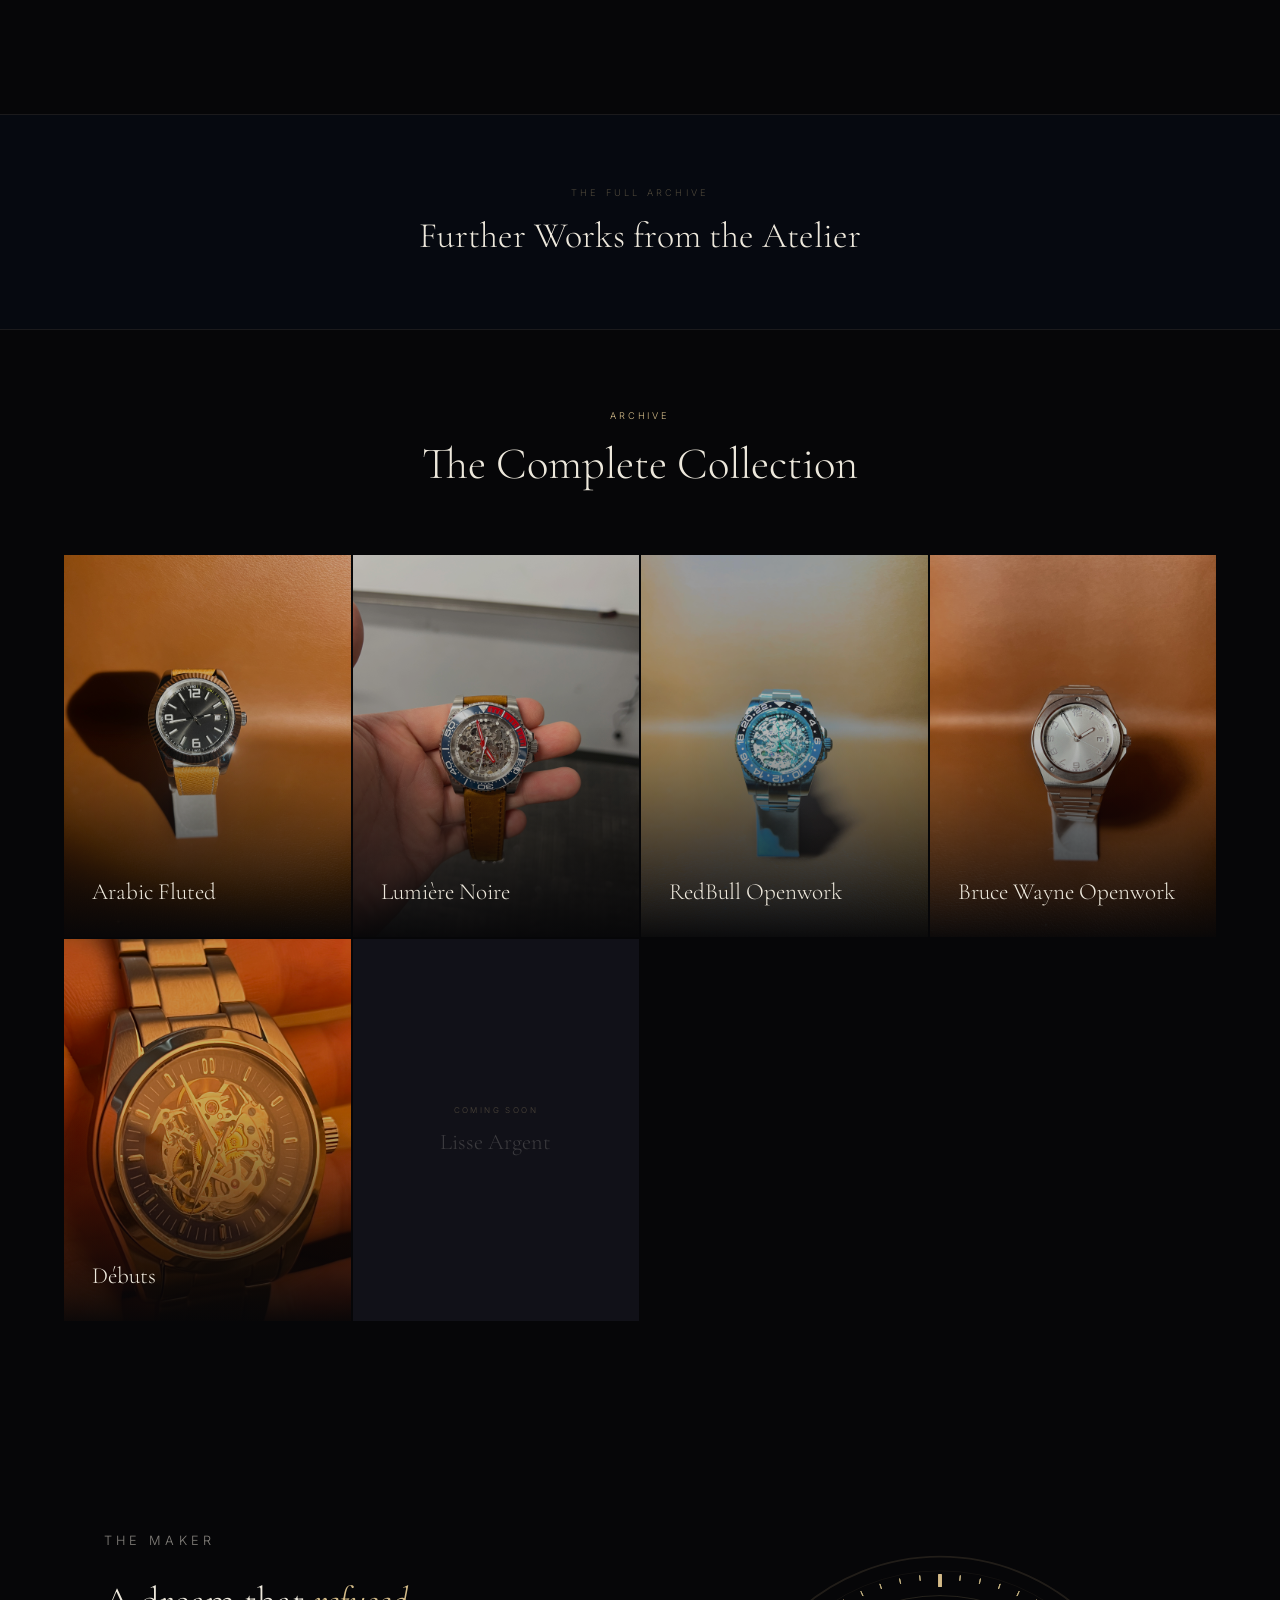
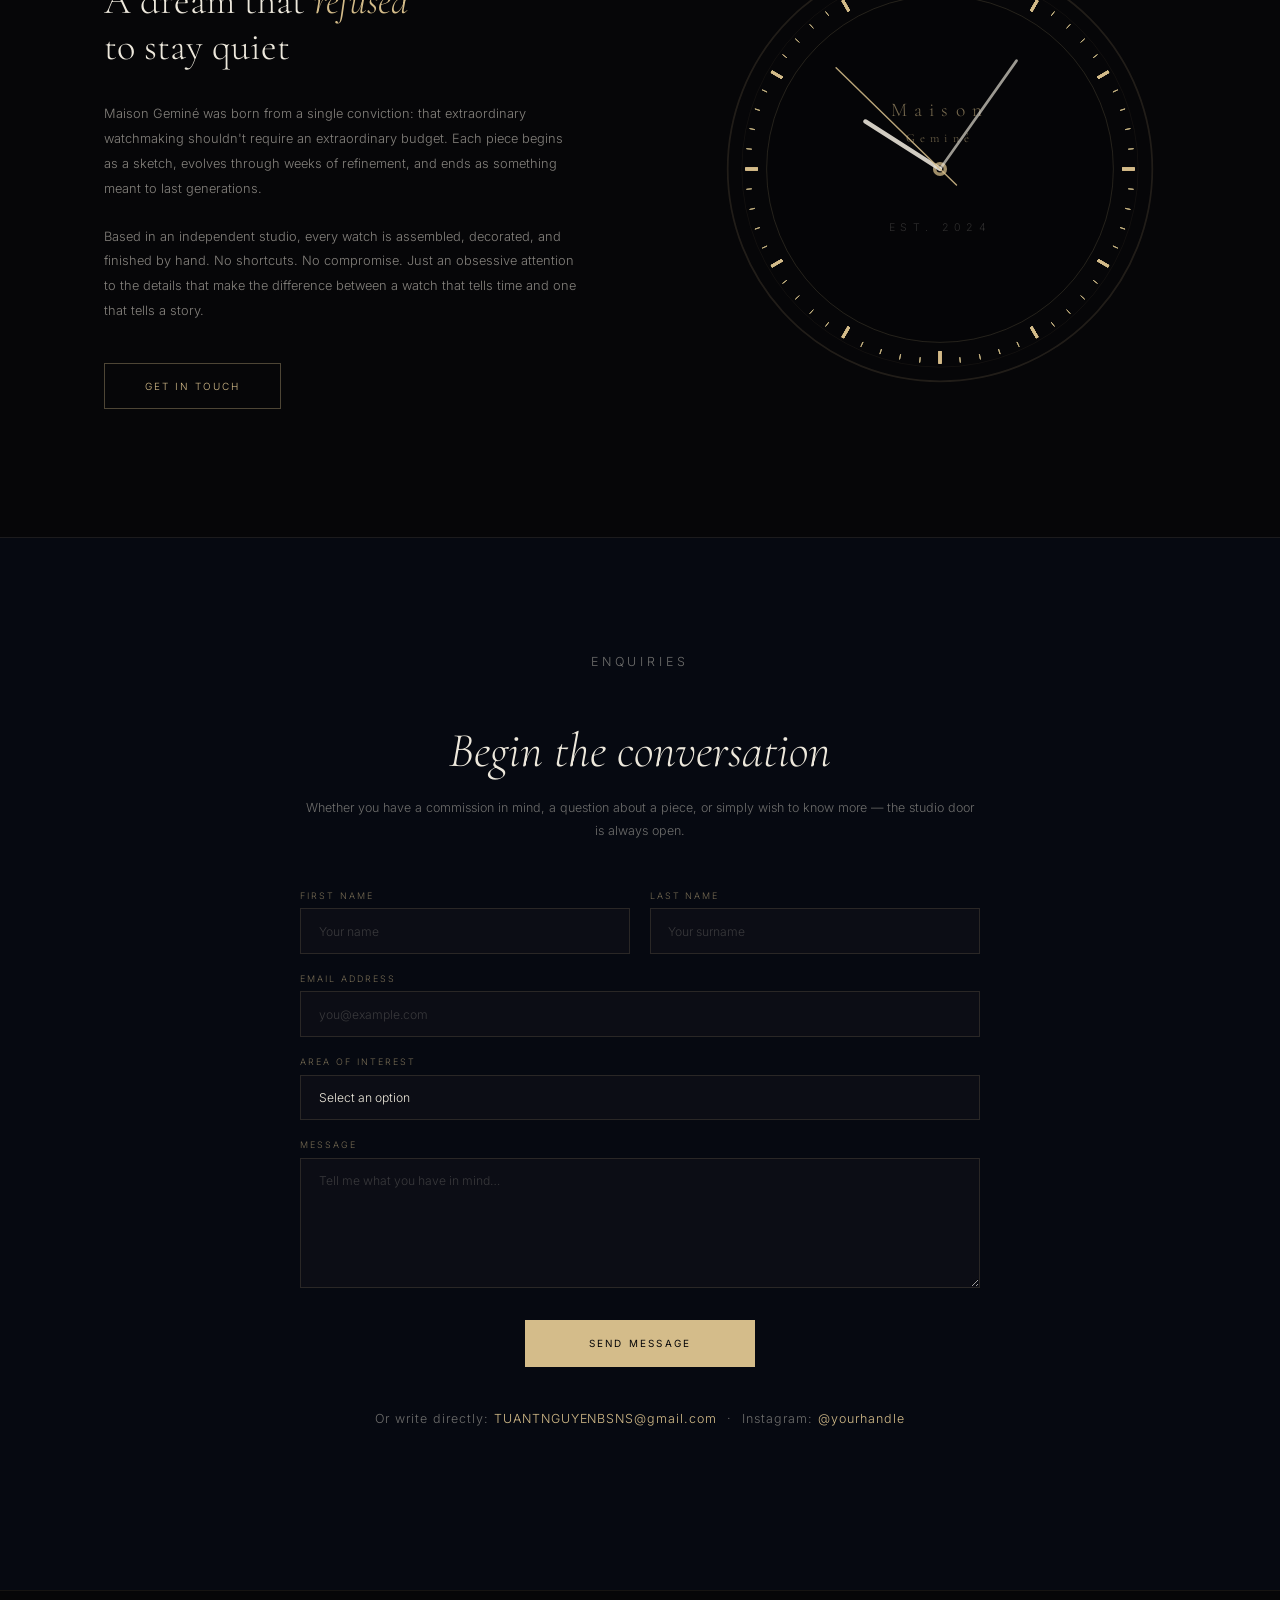
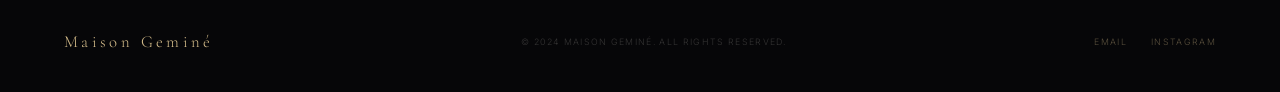
==== commit 35b5e4c0: "bccaeae" ====
--- a/MainSite.html
+++ b/MainSite.html
@@ -479,8 +479,8 @@
       <circle cx="130" cy="130" r="112" stroke="rgba(212,188,138,0.07)" stroke-width="0.5"/>
       <g id="markers"></g>
       <circle cx="130" cy="130" r="98" fill="rgba(6,6,8,0.85)" stroke="rgba(212,188,138,0.18)" stroke-width="0.5"/>
-      <text x="130" y="100" text-anchor="middle" font-family="Cormorant Garamond,serif" font-size="11" font-weight="300" letter-spacing="4" fill="rgba(212,188,138,0.55)">TRONG</text>
-      <text x="130" y="115" text-anchor="middle" font-family="Cormorant Garamond,serif" font-size="7" font-weight="300" letter-spacing="3" fill="rgba(212,188,138,0.28)">HOROLOGY</text>
+      <text x="130" y="100" text-anchor="middle" font-family="Cormorant Garamond,serif" font-size="11" font-weight="300" letter-spacing="4" fill="rgba(212,188,138,0.55)">Maison</text>
+      <text x="130" y="115" text-anchor="middle" font-family="Cormorant Garamond,serif" font-size="7" font-weight="300" letter-spacing="3" fill="rgba(212,188,138,0.55)">Geminé</text>
       <circle cx="130" cy="130" r="4" fill="rgba(212,188,138,0.75)"/>
       <circle cx="130" cy="130" r="2" fill="#060608"/>
       <line id="hourHand" x1="130" y1="130" x2="130" y2="80" stroke="rgba(237,232,220,0.88)" stroke-width="2.5" stroke-linecap="round"/>
@@ -688,7 +688,9 @@
 
   function draw(){
     const now = new Date();
-    const sec = now.getSeconds() + now.getMilliseconds()/1000;
+    const rawMs = now.getMilliseconds();
+    const beat = Math.floor(rawMs / 125); // 8 beats per second
+    const sec = now.getSeconds() + (beat * 125) / 1000;
     const min = now.getMinutes() + sec/60;
     const hr  = (now.getHours()%12) + min/60;
     ctx.clearRect(0,0,SIZE,SIZE);
@@ -779,7 +781,7 @@
   const d=document.getElementById('dust');
   for(let i=0;i<28;i++){
     const s=document.createElement('span');
-    s.style.left=(20+Math.random()*60)+'%'; s.style.top=(30+Math.random()*50)+'%';
+    s.style.left=(Math.random()*100)+'%'; s.style.top=(Math.random()*100)+'%';
     s.style.setProperty('--d',(6+Math.random()*8)+'s');
     s.style.setProperty('--delay',(Math.random()*6)+'s');
     s.style.setProperty('--dx',(Math.random()*40-20)+'px');
@@ -798,7 +800,8 @@
   const months=['Jan','Feb','Mar','Apr','May','Jun','Jul','Aug','Sep','Oct','Nov','Dec'];
   document.getElementById('navDate').textContent=`${days[now.getDay()]} · ${months[now.getMonth()]} ${now.getDate()}`;
 
-  const sec=now.getSeconds(), min2=now.getMinutes(), hr2=now.getHours()%12;
+  const beat=Math.floor(now.getMilliseconds()/125);
+  const sec=now.getSeconds()+(beat*125)/1000, min2=now.getMinutes(), hr2=now.getHours()%12;
   const sDeg=sec*6-90, mDeg=(min2+sec/60)*6-90, hDeg=(hr2+min2/60)*30-90;
   function rotHand(id,deg,cx,cy,len,tail){
     const el=document.getElementById(id); if(!el) return;
@@ -810,12 +813,12 @@
   rotHand('minuteHand',mDeg,130,130,75);
   rotHand('secondHand',sDeg,130,130,82,13);
 }
-setInterval(updateClock,1000); updateClock();
+setInterval(updateClock,125); updateClock();
 
 // ── CLOCK MARKERS ──
 (function(){
   const g=document.getElementById('markers'); if(!g) return;
-  for(let i=0;i<60;i++){
+  for(let i=0;i<1000;i++){
     const a=(i/60)*360, isH=i%5===0;
     const r1=110, r2=isH?103:107;
     const rad=(a-90)*Math.PI/180;
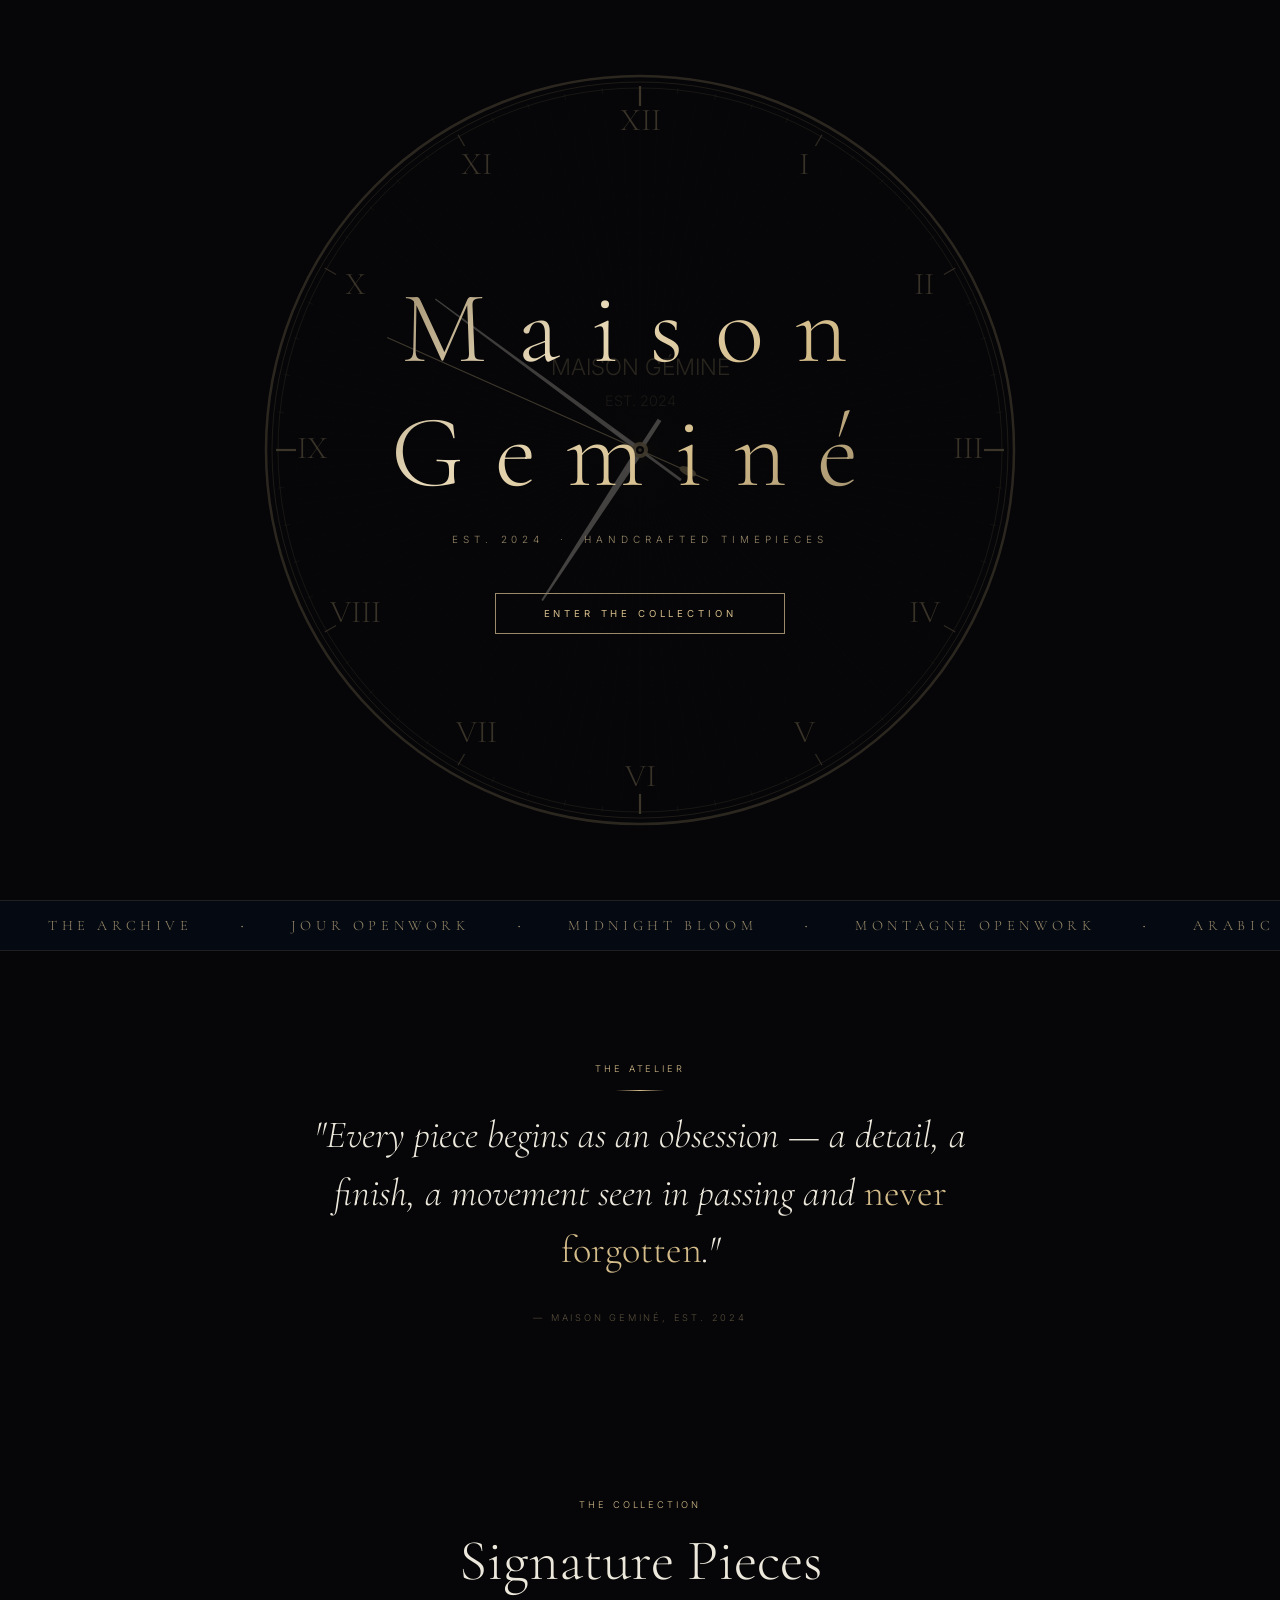
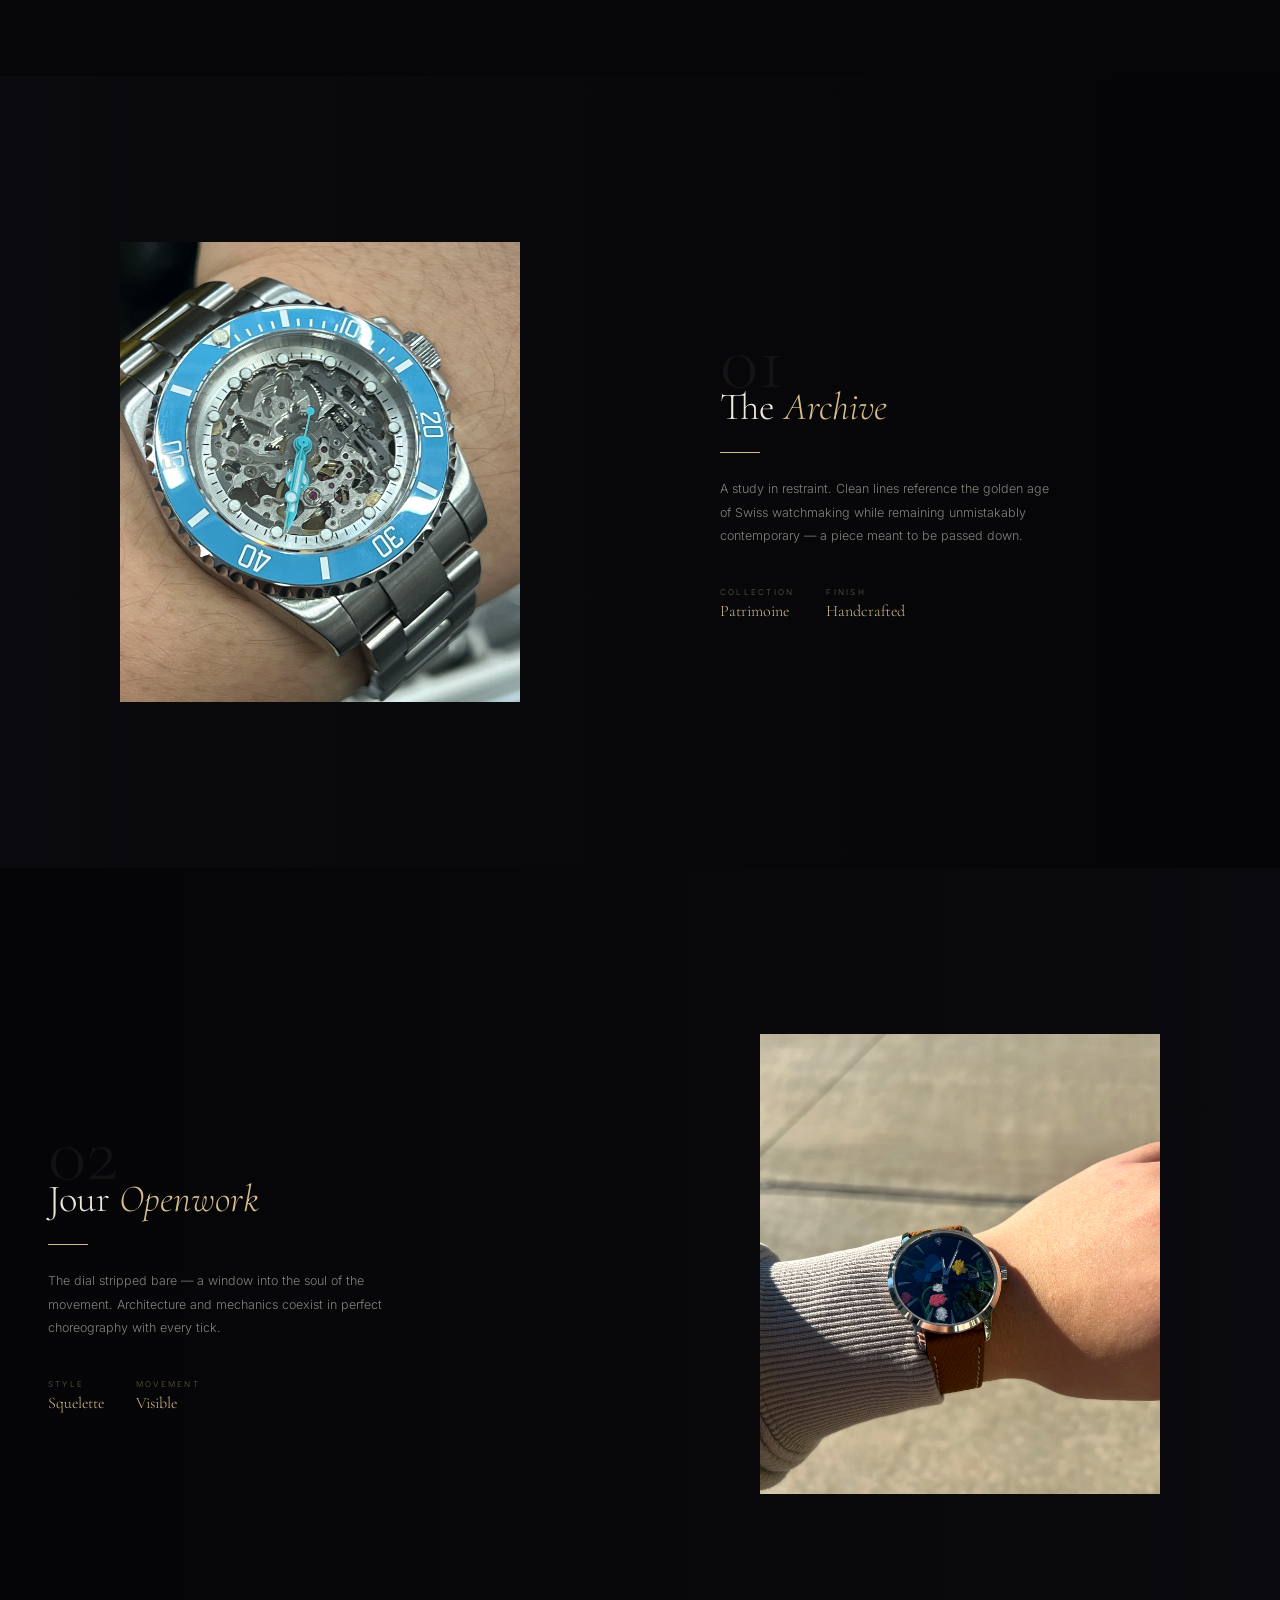
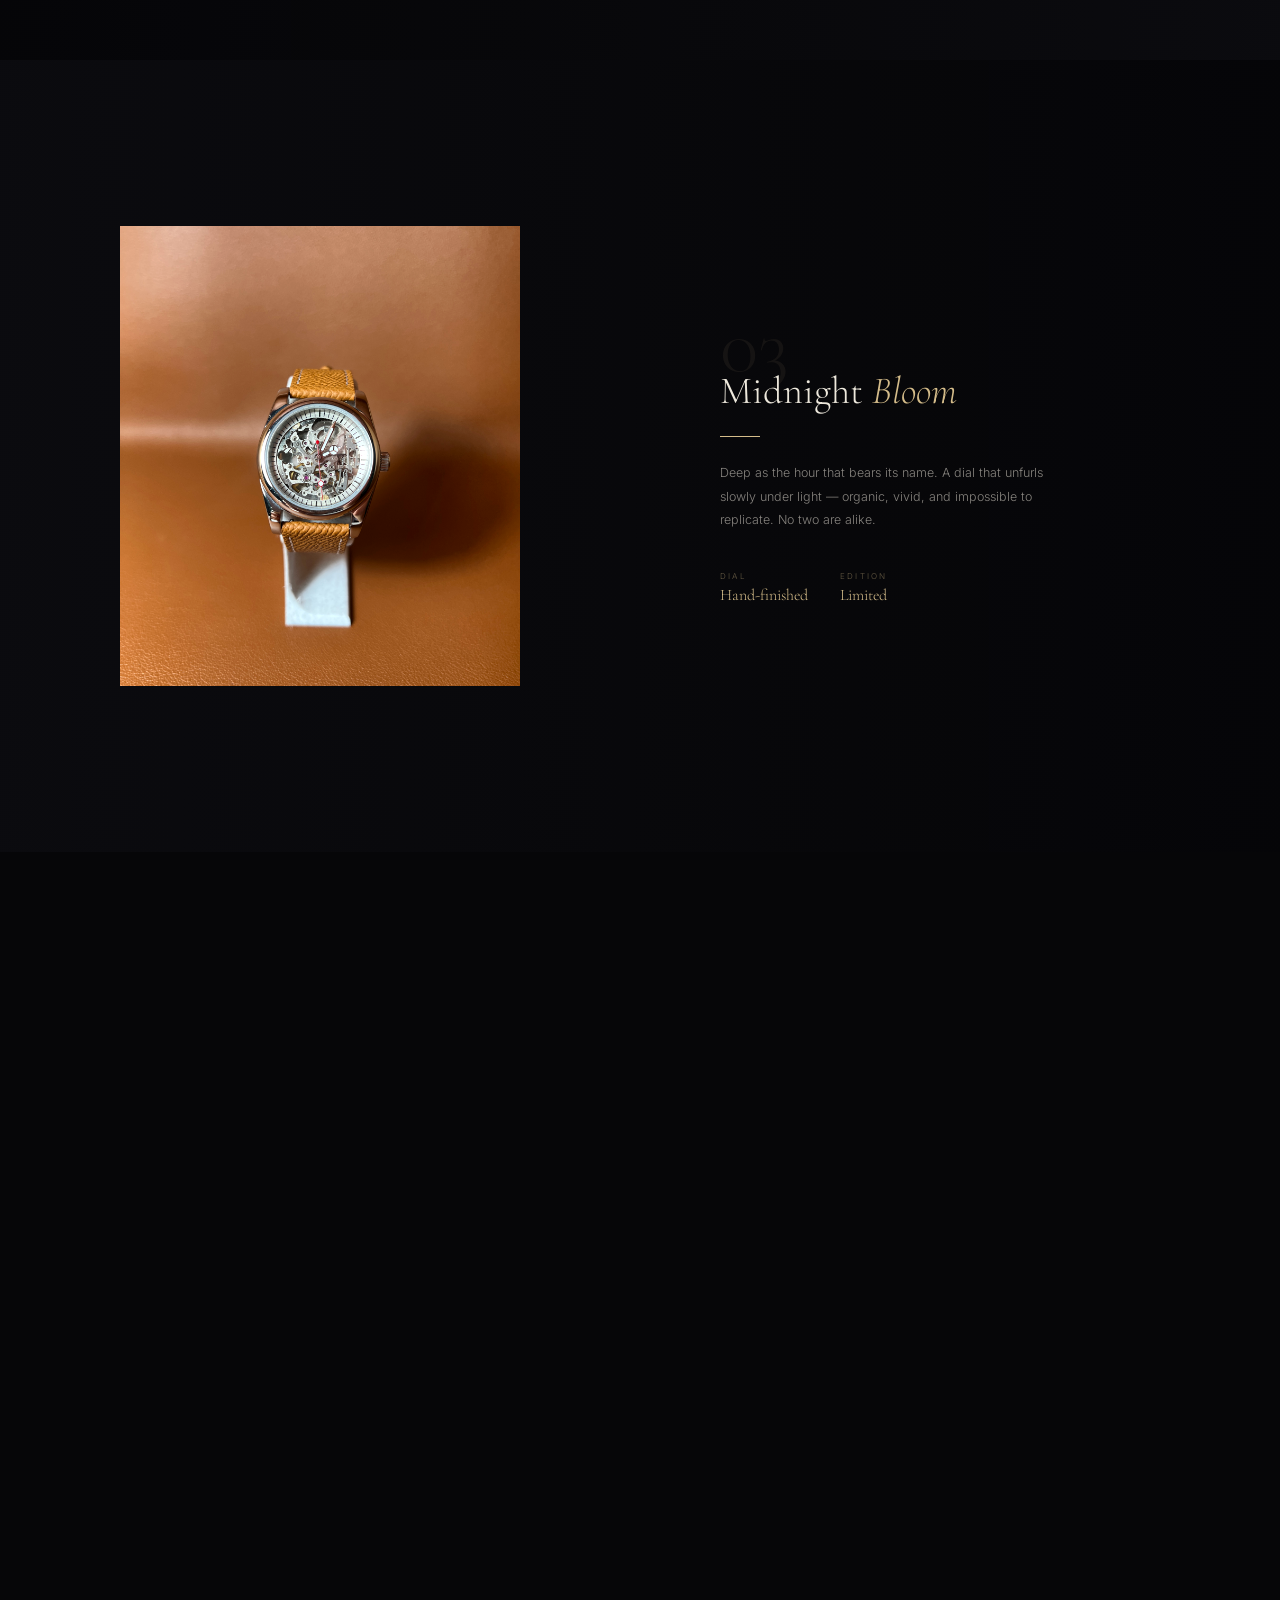
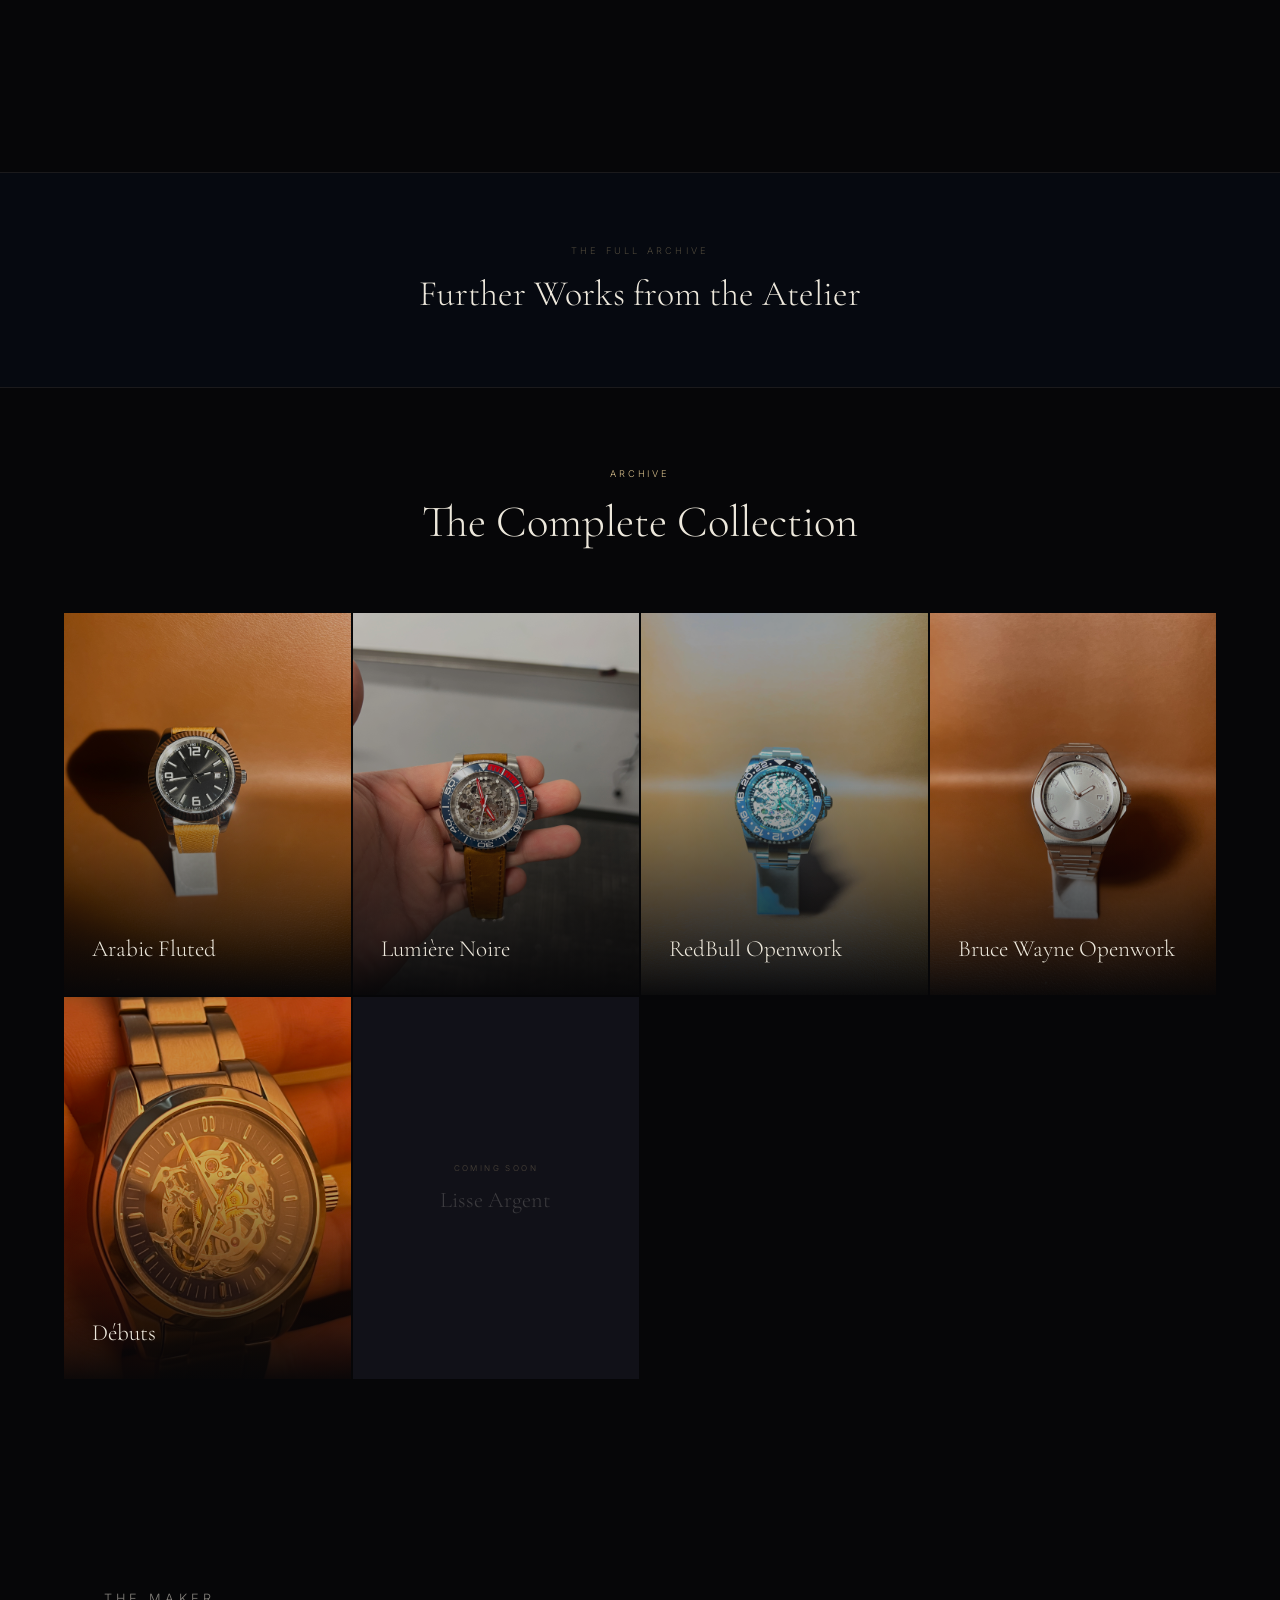
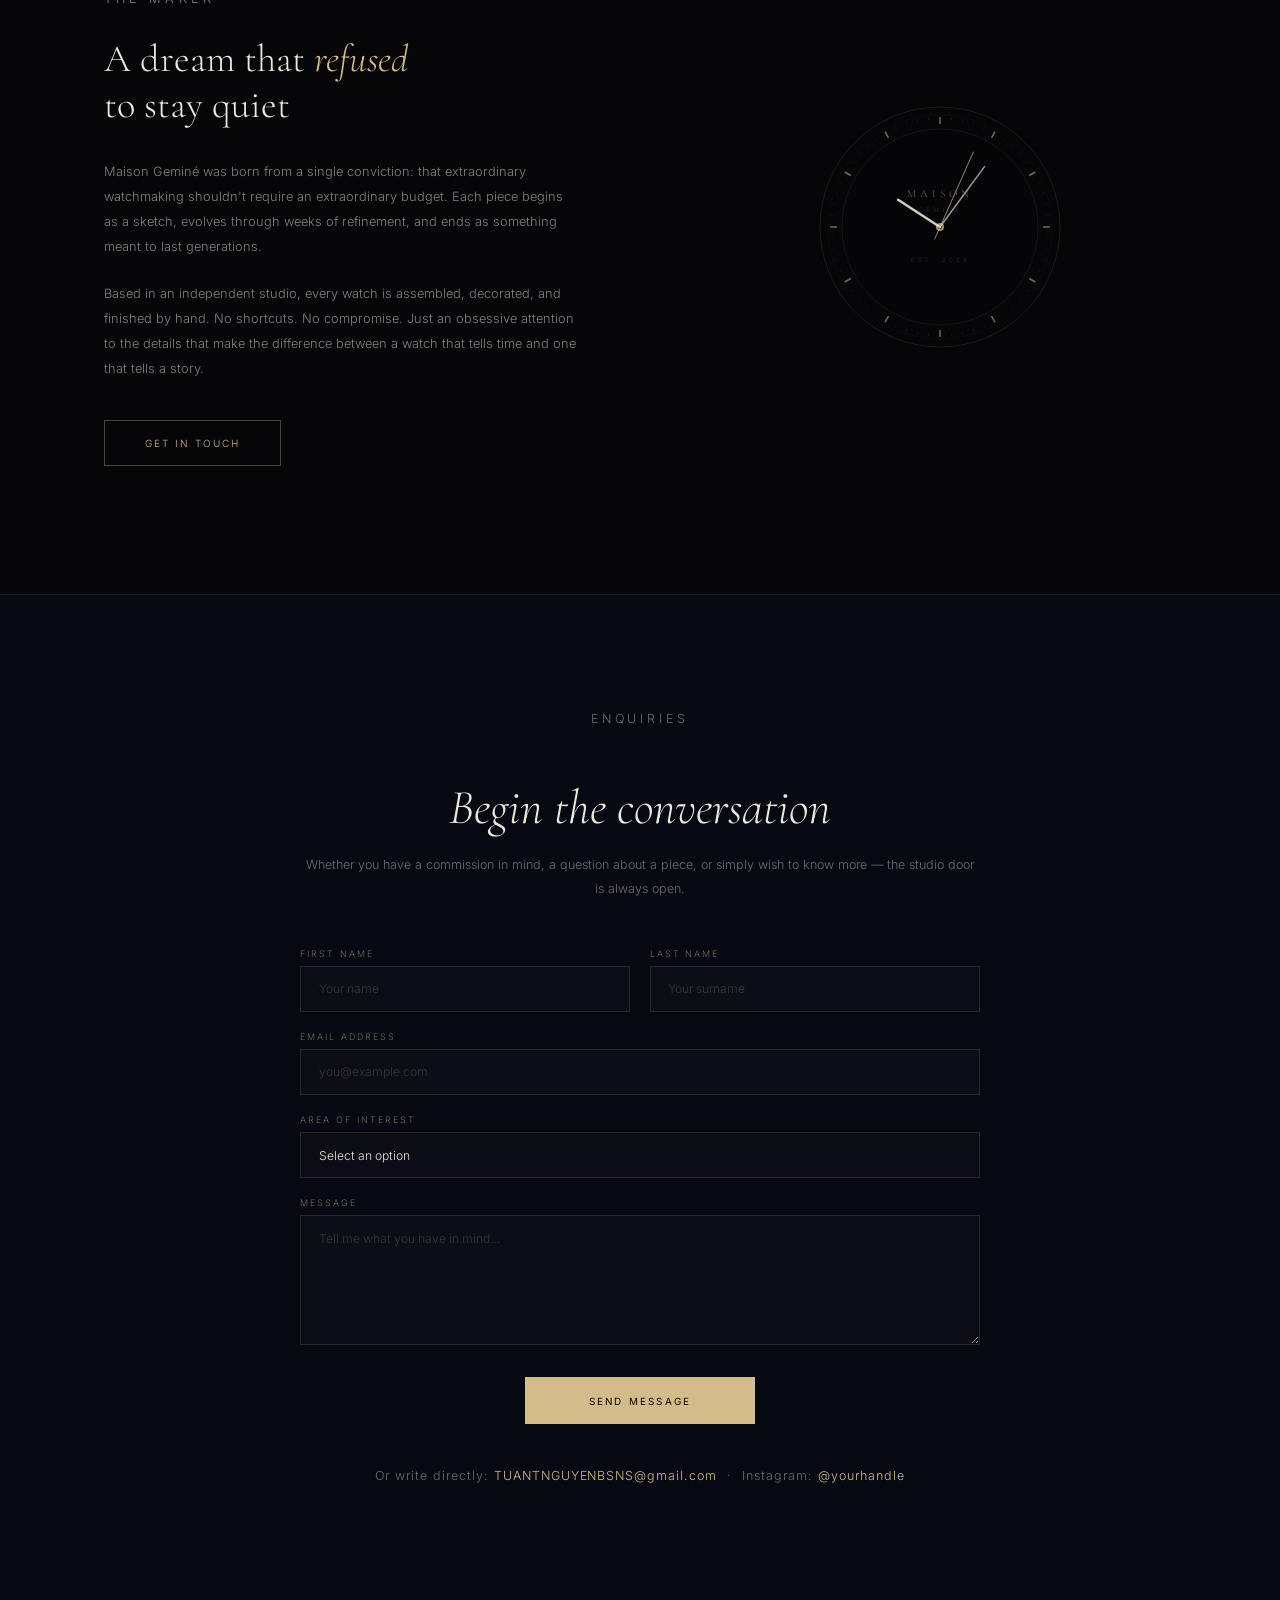
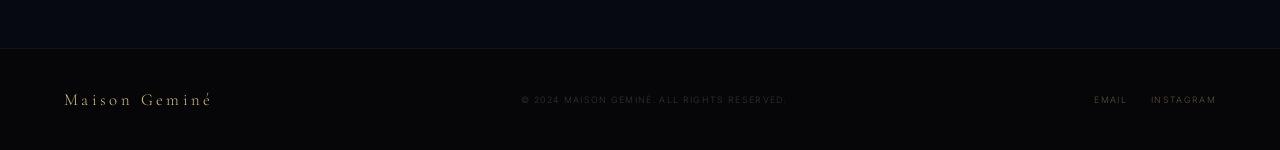
==== commit 878b2c5f: "ad" ====
--- a/MainSite.html
+++ b/MainSite.html
@@ -6,32 +6,21 @@
 <title>Maison Geminé</title>
 <link href="https://fonts.googleapis.com/css2?family=Cormorant+Garamond:ital,wght@0,300;0,400;0,600;1,300;1,400&family=Inter:wght@200;300;400&display=swap" rel="stylesheet">
 <style>
-:root {
-  --gold: #d4bc8a;
-  --gold-light: #e8d9b8;
-  --gold-dim: #9a8a6a;
-  --gold-pale: #f5f0e8;
-  --dark: #060608;
-  --dark2: #0b0b0f;
-  --dark3: #111118;
-  --navy: #070d18;
-  --text: #ede8dc;
-  --text-dim: #7a7060;
-  --serif: 'Cormorant Garamond', Georgia, serif;
-  --sans: 'Inter', sans-serif;
+:root{
+  --gold:#d4bc8a;--gold-light:#e8d9b8;--gold-dim:#9a8a6a;--gold-pale:#f5f0e8;
+  --dark:#060608;--dark2:#0b0b0f;--dark3:#111118;
+  --text:#ede8dc;--text-dim:#7a7060;
+  --serif:'Cormorant Garamond',Georgia,serif;--sans:'Inter',sans-serif;
 }
-
 *,*::before,*::after{margin:0;padding:0;box-sizing:border-box}
 html{scroll-behavior:smooth}
 body{background:var(--dark);color:var(--text);font-family:var(--sans);font-weight:300;overflow-x:hidden}
-::-webkit-scrollbar{width:3px}
-::-webkit-scrollbar-track{background:var(--dark)}
-::-webkit-scrollbar-thumb{background:var(--gold-dim)}
-
-#botanicalCanvas{position:fixed;top:0;left:0;width:100%;height:100%;pointer-events:none;z-index:0;opacity:0.85}
+::-webkit-scrollbar{width:3px}::-webkit-scrollbar-track{background:var(--dark)}::-webkit-scrollbar-thumb{background:var(--gold-dim)}
+
+#botanicalCanvas{position:fixed;top:0;left:0;width:100%;height:100%;pointer-events:none;z-index:0}
 
 /* ── NAV ── */
-nav{position:fixed;top:0;left:0;right:0;z-index:200;display:flex;align-items:center;justify-content:space-between;padding:1.2rem 3.5rem;transition:background 0.5s,backdrop-filter 0.5s}
+nav{position:fixed;top:0;left:0;right:0;z-index:200;display:flex;align-items:center;justify-content:space-between;padding:1.2rem 3.5rem;transition:background 0.5s}
 nav.scrolled{background:rgba(6,6,8,0.92);backdrop-filter:blur(16px);border-bottom:1px solid rgba(212,188,138,0.07)}
 .nav-left{display:flex;align-items:center;gap:1rem}
 .logo-box{width:44px;height:44px;border:1px solid rgba(212,188,138,0.3);display:flex;align-items:center;justify-content:center;font-size:0.42rem;letter-spacing:0.1em;color:var(--gold-dim);text-transform:uppercase}
@@ -48,34 +37,17 @@
 #landing{position:fixed;inset:0;z-index:1000;background:var(--dark);display:flex;flex-direction:column;align-items:center;justify-content:center;transition:opacity 1.4s ease,visibility 1.4s ease}
 #landing.gone{opacity:0;visibility:hidden;pointer-events:none}
 #landingClock{position:absolute;top:50%;left:50%;transform:translate(-50%,-50%);opacity:0.28;pointer-events:none;z-index:1}
-#siteClock{display:none}
-
+.dust{position:absolute;inset:0;pointer-events:none;overflow:hidden;z-index:2}
+.dust span{position:absolute;width:2px;height:2px;border-radius:50%;background:var(--gold);opacity:0;animation:drift var(--d,8s) ease-in-out infinite var(--delay,0s)}
+@keyframes drift{0%{opacity:0;transform:translateY(60px) translateX(0)}20%{opacity:0.35}80%{opacity:0.12}100%{opacity:0;transform:translateY(-80px) translateX(var(--dx,20px))}}
 .landing-brand{position:relative;z-index:10;text-align:center;display:flex;flex-direction:column;align-items:center}
-.landing-name{
-  font-family:var(--serif);
-  font-size:clamp(2.8rem, 8vw, 7rem);
-  font-weight:300;
-  letter-spacing:0.3em;
-  color:transparent;
-  background:linear-gradient(135deg,var(--gold-dim),var(--gold-light),var(--gold),var(--gold-dim));
-  -webkit-background-clip:text;background-clip:text;
-  opacity:0;animation:nameReveal 3.8s ease 0.6s forwards;
-  filter:drop-shadow(0 0 40px rgba(212,188,138,0.2));
-  /* always stack on two lines */
-  white-space:nowrap;
-  text-align:center;
-}
-@keyframes nameReveal{
-  0%{opacity:0;letter-spacing:0.7em}
-  60%{opacity:0.8}
-  100%{opacity:1;letter-spacing:0.3em}
-}
+.landing-name{font-family:var(--serif);font-size:clamp(2.8rem,8vw,7rem);font-weight:300;letter-spacing:0.3em;color:transparent;background:linear-gradient(135deg,var(--gold-dim),var(--gold-light),var(--gold),var(--gold-dim));-webkit-background-clip:text;background-clip:text;opacity:0;animation:nameReveal 3.8s ease 0.6s forwards;text-align:center}
+@keyframes nameReveal{0%{opacity:0;letter-spacing:0.7em}60%{opacity:0.8}100%{opacity:1;letter-spacing:0.3em}}
 .landing-sub{font-size:0.62rem;letter-spacing:0.5em;color:var(--gold-dim);opacity:0;animation:fadeUp 1.5s ease 3.2s forwards;margin-top:1.2rem;text-transform:uppercase}
 .landing-enter{margin-top:3rem;padding:0.9rem 3rem;background:transparent;border:1px solid var(--gold-dim);color:var(--gold);font-family:var(--sans);font-size:0.6rem;letter-spacing:0.4em;text-transform:uppercase;cursor:pointer;opacity:0;animation:fadeUp 1.5s ease 4s forwards;transition:all 0.4s;position:relative;overflow:hidden}
 .landing-enter::before{content:'';position:absolute;top:0;left:-100%;width:100%;height:100%;background:linear-gradient(90deg,transparent,rgba(212,188,138,0.08),transparent);transition:left 0.5s}
 .landing-enter:hover::before{left:100%}
 .landing-enter:hover{border-color:var(--gold);box-shadow:0 0 25px rgba(212,188,138,0.1)}
-
 @keyframes fadeUp{from{opacity:0;transform:translateY(12px)}to{opacity:1;transform:translateY(0)}}
 
 /* ── HERO ── */
@@ -84,14 +56,13 @@
 .hero-video{position:absolute;inset:0;width:100%;height:100%;object-fit:cover;z-index:0;opacity:0;transition:opacity 2s ease}
 .hero-video.ready{opacity:0.35}
 .hero-overlay{position:absolute;inset:0;z-index:1;background:radial-gradient(ellipse 70% 70% at 50% 50%,rgba(6,6,8,0.5) 0%,rgba(6,6,8,0.88) 100%);pointer-events:none}
-.dust{position:absolute;inset:0;pointer-events:none;overflow:hidden;z-index:2}
-.dust span{position:absolute;width:2px;height:2px;border-radius:50%;background:var(--gold);opacity:0;animation:drift var(--d,8s) ease-in-out infinite var(--delay,0s)}
-@keyframes drift{0%{opacity:0;transform:translateY(60px) translateX(0)}20%{opacity:0.3}80%{opacity:0.1}100%{opacity:0;transform:translateY(-80px) translateX(var(--dx,20px))}}
+.hero-dust{position:absolute;inset:0;pointer-events:none;overflow:hidden;z-index:2}
+.hero-dust span{position:absolute;width:2px;height:2px;border-radius:50%;background:var(--gold);opacity:0;animation:drift var(--d,8s) ease-in-out infinite var(--delay,0s)}
 .hero-content{position:relative;z-index:3}
 .hero-logo-wrap{opacity:0;animation:fadeUp 1s ease 0.3s forwards;margin-bottom:2rem}
 .hero-logo-wrap img{height:60px;width:auto;object-fit:contain;filter:brightness(0) invert(1) sepia(1) saturate(1.5) hue-rotate(5deg) brightness(0.85)}
 .hero-eyebrow{font-size:0.62rem;letter-spacing:0.35em;text-transform:uppercase;color:var(--gold);margin-bottom:1.5rem;opacity:0;animation:fadeUp 1s ease 0.5s forwards}
-.hero-title{font-family:var(--serif);font-size:clamp(3.5rem,9vw,8rem);font-weight:300;line-height:0.9;letter-spacing:-0.01em;color:var(--text);opacity:0;animation:fadeUp 1.1s ease 0.8s forwards}
+.hero-title{font-family:var(--serif);font-size:clamp(3.5rem,9vw,8rem);font-weight:300;line-height:0.9;color:var(--text);opacity:0;animation:fadeUp 1.1s ease 0.8s forwards}
 .hero-title em{font-style:italic;color:var(--gold)}
 .hero-subtitle{font-size:0.68rem;letter-spacing:0.28em;text-transform:uppercase;color:rgba(237,232,220,0.45);margin-top:2rem;opacity:0;animation:fadeUp 1.1s ease 1.1s forwards}
 .hero-cta{margin-top:3.5rem;opacity:0;animation:fadeUp 1s ease 1.4s forwards;display:flex;gap:1.5rem;align-items:center;justify-content:center}
@@ -102,7 +73,7 @@
 .scroll-ind{position:absolute;bottom:2.5rem;left:50%;transform:translateX(-50%);display:flex;flex-direction:column;align-items:center;gap:0.5rem;opacity:0;animation:fadeUp 1s ease 2s forwards;z-index:3}
 .scroll-ind span{font-size:0.5rem;letter-spacing:0.28em;text-transform:uppercase;color:rgba(212,188,138,0.4)}
 .scroll-line{width:1px;height:3rem;background:linear-gradient(to bottom,rgba(212,188,138,0.55),transparent);animation:sPulse 2.5s ease-in-out infinite}
-@keyframes sPulse{0%,100%{opacity:0.4;transform:scaleY(1)}50%{opacity:1;transform:scaleY(1.1)}}
+@keyframes sPulse{0%,100%{opacity:0.4}50%{opacity:1}}
 
 /* ── MARQUEE ── */
 .marquee-wrap{overflow:hidden;border-top:1px solid rgba(212,188,138,0.12);border-bottom:1px solid rgba(212,188,138,0.12);padding:1rem 0;background:rgba(7,13,24,0.7);position:relative;z-index:1}
@@ -123,23 +94,23 @@
 .gallery-section{padding:4rem 0 8rem;position:relative;z-index:1}
 .gallery-header{text-align:center;padding:0 2rem 5rem}
 .gallery-header h2{font-family:var(--serif);font-size:clamp(2.2rem,4.5vw,3.8rem);font-weight:300;color:var(--text);margin-top:0.5rem}
-.spotlight-list{display:flex;flex-direction:column;gap:0}
+.spotlight-list{display:flex;flex-direction:column}
 .spotlight-item{position:relative;min-height:88vh;display:grid;grid-template-columns:1fr 1fr;align-items:center;overflow:hidden;opacity:0;transform:translateY(40px);transition:opacity 0.9s ease,transform 0.9s ease}
 .spotlight-item.visible{opacity:1;transform:translateY(0)}
 .spotlight-item:nth-child(even){direction:rtl}
 .spotlight-item:nth-child(even)>*{direction:ltr}
 .spotlight-item::before{content:'';position:absolute;inset:0;z-index:0}
-.spotlight-item:nth-child(odd)::before{background:linear-gradient(to right,rgba(11,11,15,0.98) 0%,rgba(6,6,8,0.85) 100%)}
-.spotlight-item:nth-child(even)::before{background:linear-gradient(to left,rgba(11,11,15,0.98) 0%,rgba(6,6,8,0.85) 100%)}
+.spotlight-item:nth-child(odd)::before{background:linear-gradient(to right,rgba(11,11,15,0.98),rgba(6,6,8,0.85))}
+.spotlight-item:nth-child(even)::before{background:linear-gradient(to left,rgba(11,11,15,0.98),rgba(6,6,8,0.85))}
 .spotlight-img-wrap{position:relative;z-index:1;display:flex;align-items:center;justify-content:center;padding:4rem 3rem;cursor:pointer}
 .spotlight-img-wrap::before{content:'';position:absolute;width:360px;height:360px;border-radius:50%;background:radial-gradient(circle,rgba(212,188,138,0.1) 0%,transparent 68%);pointer-events:none}
 .spotlight-img-wrap::after{content:'View Gallery';position:absolute;bottom:2.5rem;left:50%;transform:translateX(-50%) translateY(8px);font-size:0.52rem;letter-spacing:0.25em;text-transform:uppercase;color:var(--gold);background:rgba(6,6,8,0.8);padding:0.5rem 1.2rem;border:1px solid rgba(212,188,138,0.3);opacity:0;transition:opacity 0.3s,transform 0.3s;pointer-events:none;white-space:nowrap}
 .spotlight-item:hover .spotlight-img-wrap::after{opacity:1;transform:translateX(-50%) translateY(0)}
-.spotlight-img-wrap img{position:relative;width:100%;max-width:400px;max-height:460px;object-fit:cover;filter:brightness(1.02) contrast(1.04);transition:transform 0.6s ease,filter 0.6s ease;display:block}
-.spotlight-item:hover .spotlight-img-wrap img{transform:scale(1.03);filter:brightness(1.1) contrast(1.06)}
+.spotlight-img-wrap img{position:relative;width:100%;max-width:400px;max-height:460px;object-fit:cover;filter:brightness(1.02) contrast(1.04);transition:transform 0.6s,filter 0.6s;display:block}
+.spotlight-item:hover .spotlight-img-wrap img{transform:scale(1.03);filter:brightness(1.1)}
 .spotlight-info{position:relative;z-index:1;padding:4rem 5rem}
 .spotlight-item:nth-child(even) .spotlight-info{padding:4rem 5rem 4rem 3rem}
-.watch-number{font-family:var(--serif);font-size:5rem;font-weight:300;color:rgba(212,188,138,0.3);line-height:1;margin-bottom:2rem;display:block}
+.watch-number{font-family:var(--serif);font-size:5rem;font-weight:300;color:rgba(212,188,138,0.07);line-height:1;margin-bottom:-1rem;display:block}
 .watch-name{font-family:var(--serif);font-size:clamp(1.8rem,3vw,2.8rem);font-weight:300;color:var(--text);line-height:1.1;margin-bottom:1.5rem}
 .watch-name em{font-style:italic;color:var(--gold)}
 .watch-divider{width:40px;height:1px;background:var(--gold);margin-bottom:1.5rem}
@@ -159,18 +130,18 @@
 .grid-gallery-header{text-align:center;margin-bottom:4rem}
 .grid-gallery-header h2{font-family:var(--serif);font-size:clamp(1.8rem,3.5vw,3rem);font-weight:300;color:var(--text);margin-top:0.5rem}
 .watch-grid{display:grid;grid-template-columns:repeat(auto-fill,minmax(270px,1fr));gap:2px;max-width:1200px;margin:0 auto}
-.grid-card{position:relative;aspect-ratio:3/4;overflow:hidden;cursor:pointer;background:var(--dark3);opacity:0;transform:translateY(20px);transition:opacity 0.7s ease,transform 0.7s ease}
+.grid-card{position:relative;aspect-ratio:3/4;overflow:hidden;cursor:pointer;background:var(--dark3);opacity:0;transform:translateY(20px);transition:opacity 0.7s,transform 0.7s}
 .grid-card.visible{opacity:1;transform:translateY(0)}
-.grid-card img{width:100%;height:100%;object-fit:cover;transition:transform 0.7s ease,filter 0.7s ease;filter:brightness(0.78)}
+.grid-card img{width:100%;height:100%;object-fit:cover;transition:transform 0.7s,filter 0.7s;filter:brightness(0.78)}
 .grid-card:hover img{transform:scale(1.06);filter:brightness(1)}
 .grid-card-overlay{position:absolute;inset:0;background:linear-gradient(to top,rgba(6,6,8,0.96) 0%,transparent 55%);display:flex;flex-direction:column;justify-content:flex-end;padding:2rem 1.75rem;transition:background 0.5s}
 .grid-card:hover .grid-card-overlay{background:linear-gradient(to top,rgba(6,6,8,0.98) 0%,rgba(6,6,8,0.25) 65%)}
 .grid-card-label{font-size:0.52rem;letter-spacing:0.25em;text-transform:uppercase;color:var(--gold);margin-bottom:0.5rem;opacity:0;transform:translateY(6px);transition:opacity 0.4s,transform 0.4s}
 .grid-card:hover .grid-card-label{opacity:1;transform:translateY(0)}
 .grid-card-name{font-family:var(--serif);font-size:1.45rem;font-weight:300;color:var(--text);line-height:1.1}
-.grid-coming{background:var(--dark3);display:flex;align-items:center;justify-content:center;aspect-ratio:3/4}
-.grid-coming p:first-child{font-size:0.5rem;letter-spacing:0.3em;text-transform:uppercase;color:rgba(212,188,138,0.3);margin-bottom:0.8rem;text-align:center}
-.grid-coming p:last-child{font-family:var(--serif);font-size:1.4rem;font-weight:300;color:rgba(237,232,220,0.2);text-align:center}
+.grid-coming{background:var(--dark3);display:flex;align-items:center;justify-content:center;aspect-ratio:3/4;text-align:center}
+.grid-coming p:first-child{font-size:0.5rem;letter-spacing:0.3em;text-transform:uppercase;color:rgba(212,188,138,0.3);margin-bottom:0.8rem}
+.grid-coming p:last-child{font-family:var(--serif);font-size:1.4rem;font-weight:300;color:rgba(237,232,220,0.2)}
 
 /* ── STORY ── */
 .story{padding:8rem 4rem;display:grid;grid-template-columns:1fr 1fr;gap:8rem;align-items:center;max-width:1200px;margin:0 auto;position:relative;z-index:1}
@@ -178,7 +149,7 @@
 .story-text h2 em{font-style:italic;color:var(--gold)}
 .story-text p{font-size:0.8rem;line-height:1.95;color:rgba(237,232,220,0.55);margin-bottom:1.4rem}
 .story-clock-wrap{display:flex;align-items:center;justify-content:center}
-.story-clock{width:460px;height:460px}
+.story-clock{width:260px;height:260px}
 
 /* ── CONTACT ── */
 .contact{padding:7rem 4rem;background:rgba(7,13,24,0.6);border-top:1px solid rgba(212,188,138,0.1);position:relative;z-index:1}
@@ -198,7 +169,7 @@
 .form-submit button{font-family:var(--sans);font-size:0.62rem;letter-spacing:0.22em;text-transform:uppercase;color:var(--dark);background:var(--gold);border:none;padding:1.1rem 4rem;cursor:pointer;transition:background 0.3s,transform 0.2s}
 .form-submit button:hover{background:var(--gold-pale);transform:translateY(-1px)}
 .contact-alt{margin-top:2.5rem;font-size:0.68rem;color:rgba(237,232,220,0.3);letter-spacing:0.08em}
-.contact-alt a{color:var(--gold);text-decoration:none;transition:color 0.3s}
+.contact-alt a{color:var(--gold);text-decoration:none}
 .contact-alt a:hover{color:var(--gold-light)}
 
 /* ── FOOTER ── */
@@ -209,42 +180,47 @@
 .footer-social a{font-size:0.55rem;letter-spacing:0.15em;text-transform:uppercase;color:rgba(212,188,138,0.4);text-decoration:none;transition:color 0.3s}
 .footer-social a:hover{color:var(--gold)}
 
-/* ── LIGHTBOX ── */
-.lb-overlay{display:none;position:fixed;inset:0;z-index:800;background:rgba(3,3,5,0.97);backdrop-filter:blur(12px);flex-direction:column;align-items:center;justify-content:center}
+/* ── CAROUSEL LIGHTBOX ── */
+.lb-overlay{display:none;position:fixed;inset:0;z-index:800;background:rgba(3,3,5,0.97);backdrop-filter:blur(14px);flex-direction:column;align-items:center;justify-content:flex-start;overflow:hidden}
 .lb-overlay.open{display:flex}
-.lb-close{position:absolute;top:1.5rem;right:2rem;background:none;border:none;color:rgba(212,188,138,0.5);font-family:var(--sans);font-size:0.58rem;letter-spacing:0.28em;text-transform:uppercase;cursor:pointer;display:flex;align-items:center;gap:0.5rem;padding:0.5rem;transition:color 0.2s}
+.lb-close{position:absolute;top:1.5rem;right:2rem;background:none;border:none;color:rgba(212,188,138,0.5);font-family:var(--sans);font-size:0.58rem;letter-spacing:0.28em;text-transform:uppercase;cursor:pointer;display:flex;align-items:center;gap:0.5rem;padding:0.5rem;transition:color 0.2s;z-index:10}
 .lb-close::before{content:'✕';font-size:0.9rem}
 .lb-close:hover{color:var(--gold)}
-.lb-stage{position:relative;display:flex;align-items:center;justify-content:center;width:100%;max-width:900px;padding:2rem 5rem;flex:1}
-.lb-stage::before{content:'';position:absolute;width:520px;height:520px;border-radius:50%;background:radial-gradient(circle,rgba(212,188,138,0.07) 0%,transparent 65%);pointer-events:none}
-.lb-img-wrap{position:relative;max-height:70vh;display:flex;align-items:center;justify-content:center;overflow:hidden}
-.lb-img-wrap img{max-height:70vh;max-width:100%;object-fit:contain;display:block;opacity:0;transform:scale(0.97);transition:opacity 0.35s,transform 0.35s}
-.lb-img-wrap img.loaded{opacity:1;transform:scale(1)}
-.lb-arrow{position:absolute;top:50%;transform:translateY(-50%);background:none;border:1px solid rgba(212,188,138,0.2);color:var(--gold);width:44px;height:44px;display:flex;align-items:center;justify-content:center;cursor:pointer;font-size:1.1rem;transition:all 0.2s;z-index:2}
+.lb-carousel{flex:0 0 auto;width:100%;padding:4rem 0 1.5rem;position:relative;overflow:hidden}
+.lb-track{display:flex;transition:transform 0.55s cubic-bezier(0.23,1,0.32,1);will-change:transform}
+.lb-slide{flex:0 0 100%;display:flex;align-items:center;justify-content:center;padding:0 12vw;position:relative}
+.lb-slide::before{content:'';position:absolute;width:500px;height:500px;border-radius:50%;background:radial-gradient(circle,rgba(212,188,138,0.07) 0%,transparent 65%);pointer-events:none}
+.lb-slide img{max-height:52vh;max-width:100%;object-fit:contain;display:block;border:1px solid rgba(212,188,138,0.08);opacity:0;transform:scale(0.96);transition:opacity 0.4s,transform 0.4s}
+.lb-slide img.loaded{opacity:1;transform:scale(1)}
+.lb-arrow{position:absolute;top:50%;transform:translateY(-50%);background:none;border:1px solid rgba(212,188,138,0.2);color:var(--gold);width:48px;height:48px;display:flex;align-items:center;justify-content:center;cursor:pointer;font-size:1.2rem;transition:all 0.2s;z-index:5}
 .lb-arrow:hover{border-color:var(--gold);background:rgba(212,188,138,0.07)}
-.lb-arrow.prev{left:0}.lb-arrow.next{right:0}
+.lb-arrow.prev{left:2rem}.lb-arrow.next{right:2rem}
 .lb-arrow.hidden{opacity:0;pointer-events:none}
-.lb-footer{padding:1.2rem 2rem 2rem;text-align:center;width:100%}
-.lb-watch-name{font-family:var(--serif);font-size:clamp(1.3rem,2.5vw,2rem);font-weight:300;color:var(--text);margin-bottom:0.4rem}
-.lb-counter{font-size:0.58rem;letter-spacing:0.28em;color:rgba(212,188,138,0.4);text-transform:uppercase}
-.lb-thumbs{display:flex;gap:8px;justify-content:center;margin-top:1rem;flex-wrap:wrap;padding:0 2rem}
-.lb-thumb{width:52px;height:52px;object-fit:cover;cursor:pointer;opacity:0.32;border:1px solid transparent;transition:opacity 0.2s,border-color 0.2s;flex-shrink:0}
-.lb-thumb.active{opacity:1;border-color:var(--gold)}
-.lb-thumb:hover{opacity:0.7}
+.lb-dots{display:flex;gap:8px;justify-content:center;margin:0 0 1.2rem}
+.lb-dot{width:6px;height:6px;border-radius:50%;background:rgba(212,188,138,0.25);cursor:pointer;transition:background 0.3s,transform 0.3s;border:none}
+.lb-dot.active{background:var(--gold);transform:scale(1.3)}
+.lb-info{width:100%;max-width:900px;margin:0 auto;padding:0 2rem 2rem;display:flex;flex-direction:column;gap:1rem}
+.lb-watch-header{display:flex;align-items:baseline;justify-content:space-between;border-bottom:1px solid rgba(212,188,138,0.1);padding-bottom:1rem}
+.lb-watch-name{font-family:var(--serif);font-size:clamp(1.4rem,2.5vw,2.2rem);font-weight:300;color:var(--text)}
+.lb-counter{font-size:0.55rem;letter-spacing:0.28em;color:rgba(212,188,138,0.4);text-transform:uppercase}
+.lb-specs-grid{display:grid;grid-template-columns:repeat(auto-fill,minmax(140px,1fr));gap:0.8rem 2rem}
+.lb-spec{display:flex;flex-direction:column;gap:0.25rem}
+.lb-spec-label{font-size:0.48rem;letter-spacing:0.3em;text-transform:uppercase;color:rgba(212,188,138,0.45)}
+.lb-spec-val{font-family:var(--serif);font-size:0.95rem;color:var(--text-dim)}
+.lb-notes{font-family:var(--serif);font-size:0.95rem;font-style:italic;color:rgba(237,232,220,0.38);line-height:1.7;border-left:1px solid rgba(212,188,138,0.2);padding-left:1rem}
+.lb-scroll-hint{font-size:0.48rem;letter-spacing:0.3em;text-transform:uppercase;color:rgba(212,188,138,0.22);text-align:center;padding-bottom:1rem}
 
 @media(max-width:900px){
-  nav{padding:1.2rem 1.5rem}
-  .nav-links{display:none}
+  nav{padding:1.2rem 1.5rem}.nav-links{display:none}
   .spotlight-item{grid-template-columns:1fr;min-height:auto}
   .spotlight-item:nth-child(even){direction:ltr}
   .spotlight-info{padding:2rem 2rem 3rem!important}
   .spotlight-img-wrap{padding:3rem 2rem 1rem}
-  .story{grid-template-columns:1fr;gap:3rem;padding:5rem 2rem}
-  .story-clock-wrap{display:none}
-  .grid-gallery{padding:4rem 1.5rem}
-  .form-row{grid-template-columns:1fr}
+  .story{grid-template-columns:1fr;gap:3rem;padding:5rem 2rem}.story-clock-wrap{display:none}
+  .grid-gallery{padding:4rem 1.5rem}.form-row{grid-template-columns:1fr}
   .contact{padding:5rem 2rem}
   footer{flex-direction:column;gap:1.5rem;text-align:center;padding:2rem}
+  .lb-slide{padding:0 4vw}.lb-arrow.prev{left:0.5rem}.lb-arrow.next{right:0.5rem}
 }
 </style>
 </head>
@@ -255,16 +231,21 @@
 <!-- LIGHTBOX -->
 <div class="lb-overlay" id="lightbox" role="dialog" aria-modal="true">
   <button class="lb-close" id="lbClose">Close</button>
-  <div class="lb-stage">
+  <div class="lb-carousel" id="lbCarousel">
+    <div class="lb-track" id="lbTrack"></div>
     <button class="lb-arrow prev" id="lbPrev">&#8592;</button>
-    <div class="lb-img-wrap"><img id="lbImg" src="" alt=""></div>
     <button class="lb-arrow next" id="lbNext">&#8594;</button>
   </div>
-  <div class="lb-footer">
-    <p class="lb-watch-name" id="lbName"></p>
-    <p class="lb-counter" id="lbCounter"></p>
-    <div class="lb-thumbs" id="lbThumbs"></div>
-  </div>
+  <div class="lb-dots" id="lbDots"></div>
+  <div class="lb-info">
+    <div class="lb-watch-header">
+      <p class="lb-watch-name" id="lbName"></p>
+      <p class="lb-counter" id="lbCounter"></p>
+    </div>
+    <div class="lb-specs-grid" id="lbSpecsGrid"></div>
+    <p class="lb-notes" id="lbNotes"></p>
+  </div>
+  <p class="lb-scroll-hint">Scroll or swipe to navigate &nbsp;·&nbsp; Esc to close</p>
 </div>
 
 <!-- NAV -->
@@ -289,6 +270,7 @@
 <!-- LANDING -->
 <div id="landing">
   <canvas id="landingClock"></canvas>
+  <div class="dust" id="landingDust"></div>
   <div class="landing-brand">
     <div class="landing-name">Maison<br>Geminé</div>
     <div class="landing-sub">Est. 2024 &nbsp;·&nbsp; Handcrafted Timepieces</div>
@@ -302,11 +284,9 @@
     <source src="images/hero-movement.mp4" type="video/mp4">
   </video>
   <div class="hero-overlay"></div>
-  <div class="dust" id="dust"></div>
+  <div class="hero-dust" id="heroDust"></div>
   <div class="hero-content">
-    <div class="hero-logo-wrap">
-      <img src="images/logo.png" alt="Maison Geminé" onerror="this.style.display='none'">
-    </div>
+    <div class="hero-logo-wrap"><img src="images/logo.png" alt="Maison Geminé" onerror="this.style.display='none'"></div>
     <p class="hero-eyebrow">Est. 2024 &nbsp;·&nbsp; Handcrafted Timepieces</p>
     <h1 class="hero-title">Maison<br><em>Geminé</em></h1>
     <p class="hero-subtitle">Where time becomes art</p>
@@ -315,31 +295,14 @@
       <a href="#contact" class="btn-ghost">Enquire</a>
     </div>
   </div>
-  <div class="scroll-ind">
-    <div class="scroll-line"></div>
-    <span>Scroll</span>
-  </div>
+  <div class="scroll-ind"><div class="scroll-line"></div><span>Scroll</span></div>
 </section>
 
 <!-- MARQUEE -->
 <div class="marquee-wrap" aria-hidden="true">
   <div class="marquee-track">
-    <span>The Archive</span><span class="dot">◆</span>
-    <span>Jour Openwork</span><span class="dot">◆</span>
-    <span>Midnight Bloom</span><span class="dot">◆</span>
-    <span>Montagne Openwork</span><span class="dot">◆</span>
-    <span>Arabic Fluted</span><span class="dot">◆</span>
-    <span>Lumière Noire</span><span class="dot">◆</span>
-    <span>Bruce Wayne Openwork</span><span class="dot">◆</span>
-    <span>Lisse Argent</span><span class="dot">◆</span>
-    <span>The Archive</span><span class="dot">◆</span>
-    <span>Jour Openwork</span><span class="dot">◆</span>
-    <span>Midnight Bloom</span><span class="dot">◆</span>
-    <span>Montagne Openwork</span><span class="dot">◆</span>
-    <span>Arabic Fluted</span><span class="dot">◆</span>
-    <span>Lumière Noire</span><span class="dot">◆</span>
-    <span>Bruce Wayne Openwork</span><span class="dot">◆</span>
-    <span>Lisse Argent</span><span class="dot">◆</span>
+    <span>The Archive</span><span class="dot">◆</span><span>Jour Openwork</span><span class="dot">◆</span><span>Midnight Bloom</span><span class="dot">◆</span><span>Montagne Openwork</span><span class="dot">◆</span><span>Arabic Fluted</span><span class="dot">◆</span><span>Lumière Noire</span><span class="dot">◆</span><span>Bruce Wayne Openwork</span><span class="dot">◆</span><span>Lisse Argent</span><span class="dot">◆</span>
+    <span>The Archive</span><span class="dot">◆</span><span>Jour Openwork</span><span class="dot">◆</span><span>Midnight Bloom</span><span class="dot">◆</span><span>Montagne Openwork</span><span class="dot">◆</span><span>Arabic Fluted</span><span class="dot">◆</span><span>Lumière Noire</span><span class="dot">◆</span><span>Bruce Wayne Openwork</span><span class="dot">◆</span><span>Lisse Argent</span><span class="dot">◆</span>
   </div>
 </div>
 
@@ -347,27 +310,24 @@
 <div class="philosophy">
   <p class="section-label">The Atelier</p>
   <div class="section-line"></div>
-  <p class="phil-quote">"Every piece begins as an vision — a detail, a concept, a movement seen in passing and <em>never forgotten</em>."</p>
+  <p class="phil-quote">"Every piece begins as an obsession — a detail, a finish, a movement seen in passing and <em>never forgotten</em>."</p>
   <p class="phil-attr">— Maison Geminé, est. 2024</p>
 </div>
 
-<!-- SPOTLIGHT COLLECTION -->
+<!-- SPOTLIGHT -->
 <section class="gallery-section" id="collection">
-  <div class="gallery-header">
-    <p class="section-label">The Collection</p>
-    <h2>Signature Pieces</h2>
-  </div>
+  <div class="gallery-header"><p class="section-label">The Collection</p><h2>Signature Pieces</h2></div>
   <div class="spotlight-list">
 
-    <div class="spotlight-item reveal" data-watch="Midnight Bloom">
+    <div class="spotlight-item reveal" data-watch="the-archive">
       <div class="spotlight-img-wrap" data-watch="the-archive">
         <img src="https://twhon.github.io/artileir-detuantrong/images/P-1/P1a.JPEG" alt="The Archive" loading="lazy" onerror="this.style.opacity='0.3'">
       </div>
       <div class="spotlight-info">
         <span class="watch-number">01</span>
-        <h2 class="watch-name">Midnight <em>Bloom</em></h2>
+        <h2 class="watch-name">The <em>Archive</em></h2>
         <div class="watch-divider"></div>
-        <p class="watch-desc">In the mids of a silent calm night blooms a barage of Color peicecing and standing out in the night </p>
+        <p class="watch-desc">A study in restraint. Clean lines reference the golden age of Swiss watchmaking while remaining unmistakably contemporary — a piece meant to be passed down.</p>
         <div class="watch-specs">
           <div class="spec-item"><span class="spec-label">Collection</span><span class="spec-val">Patrimoine</span></div>
           <div class="spec-item"><span class="spec-label">Finish</span><span class="spec-val">Handcrafted</span></div>
@@ -376,7 +336,7 @@
     </div>
 
     <div class="spotlight-item reveal" data-watch="jour-openwork">
-      <div class="spotlight-img-wrap" data-watch="the-archive">
+      <div class="spotlight-img-wrap" data-watch="jour-openwork">
         <img src="https://twhon.github.io/artileir-detuantrong/images/P-3/2.JPEG" alt="Jour Openwork" loading="lazy" onerror="this.style.opacity='0.3'">
       </div>
       <div class="spotlight-info">
@@ -392,7 +352,7 @@
     </div>
 
     <div class="spotlight-item reveal" data-watch="midnight-bloom">
-      <div class="spotlight-img-wrap" data-watch="the-archive">
+      <div class="spotlight-img-wrap" data-watch="midnight-bloom">
         <img src="https://twhon.github.io/artileir-detuantrong/images/T-24/24 F.JPEG" alt="Midnight Bloom" loading="lazy" onerror="this.style.opacity='0.3'">
       </div>
       <div class="spotlight-info">
@@ -408,7 +368,7 @@
     </div>
 
     <div class="spotlight-item reveal" data-watch="montagne-openwork">
-      <div class="spotlight-img-wrap" data-watch="the-archive">
+      <div class="spotlight-img-wrap" data-watch="montagne-openwork">
         <img src="https://twhon.github.io/artileir-detuantrong/images/T-25/1.JPEG" alt="Montagne Openwork" loading="lazy" onerror="this.style.opacity='0.3'">
       </div>
       <div class="spotlight-info">
@@ -426,41 +386,18 @@
   </div>
 </section>
 
-<div class="coll-divider">
-  <p>The Full Archive</p>
-  <h3>Further Works from the Atelier</h3>
-</div>
-
-<!-- GRID GALLERY -->
+<div class="coll-divider"><p>The Full Archive</p><h3>Further Works from the Atelier</h3></div>
+
+<!-- GRID -->
 <div class="grid-gallery">
-  <div class="grid-gallery-header">
-    <p class="section-label">Archive</p>
-    <h2>The Complete Collection</h2>
-  </div>
+  <div class="grid-gallery-header"><p class="section-label">Archive</p><h2>The Complete Collection</h2></div>
   <div class="watch-grid">
-    <div class="grid-card reveal-grid" data-watch="arabic-fluted">
-      <img src="https://twhon.github.io/artileir-detuantrong/images/T-26/4.JPEG" alt="Arabic Fluted" loading="lazy">
-      <div class="grid-card-overlay"><span class="grid-card-label">Trong Horology</span><p class="grid-card-name">Arabic Fluted</p></div>
-    </div>
-    <div class="grid-card reveal-grid" data-watch="lumiere-noire">
-      <img src="https://twhon.github.io/artileir-detuantrong/images/T-27/1.JPEG" alt="Lumiere Noire" loading="lazy">
-      <div class="grid-card-overlay"><span class="grid-card-label">Trong Horology</span><p class="grid-card-name">Lumière Noire</p></div>
-    </div>
-    <div class="grid-card reveal-grid" data-watch="redbull-openwork">
-      <img src="https://twhon.github.io/artileir-detuantrong/images/T-28/IMG_3466.JPEG" alt="RedBull Openwork" loading="lazy">
-      <div class="grid-card-overlay"><span class="grid-card-label">Trong Horology</span><p class="grid-card-name">RedBull Openwork</p></div>
-    </div>
-    <div class="grid-card reveal-grid" data-watch="bruce-wayne">
-      <img src="https://twhon.github.io/artileir-detuantrong/images/P-4/IMG_3232.JPEG" alt="Bruce Wayne Openwork" loading="lazy">
-      <div class="grid-card-overlay"><span class="grid-card-label">Trong Horology</span><p class="grid-card-name">Bruce Wayne Openwork</p></div>
-    </div>
-    <div class="grid-card reveal-grid" data-watch="debuts">
-      <img src="https://twhon.github.io/artileir-detuantrong/images/P-2/P2a.JPEG" alt="Debuts" loading="lazy">
-      <div class="grid-card-overlay"><span class="grid-card-label">Trong Horology</span><p class="grid-card-name">Débuts</p></div>
-    </div>
-    <div class="grid-coming reveal-grid">
-      <div><p>Coming Soon</p><p>Lisse Argent</p></div>
-    </div>
+    <div class="grid-card reveal-grid" data-watch="arabic-fluted"><img src="https://twhon.github.io/artileir-detuantrong/images/T-26/4.JPEG" alt="Arabic Fluted" loading="lazy"><div class="grid-card-overlay"><span class="grid-card-label">Maison Geminé</span><p class="grid-card-name">Arabic Fluted</p></div></div>
+    <div class="grid-card reveal-grid" data-watch="lumiere-noire"><img src="https://twhon.github.io/artileir-detuantrong/images/T-27/1.JPEG" alt="Lumière Noire" loading="lazy"><div class="grid-card-overlay"><span class="grid-card-label">Maison Geminé</span><p class="grid-card-name">Lumière Noire</p></div></div>
+    <div class="grid-card reveal-grid" data-watch="redbull-openwork"><img src="https://twhon.github.io/artileir-detuantrong/images/T-28/IMG_3466.JPEG" alt="RedBull Openwork" loading="lazy"><div class="grid-card-overlay"><span class="grid-card-label">Maison Geminé</span><p class="grid-card-name">RedBull Openwork</p></div></div>
+    <div class="grid-card reveal-grid" data-watch="bruce-wayne"><img src="https://twhon.github.io/artileir-detuantrong/images/P-4/IMG_3232.JPEG" alt="Bruce Wayne Openwork" loading="lazy"><div class="grid-card-overlay"><span class="grid-card-label">Maison Geminé</span><p class="grid-card-name">Bruce Wayne Openwork</p></div></div>
+    <div class="grid-card reveal-grid" data-watch="debuts"><img src="https://twhon.github.io/artileir-detuantrong/images/P-2/P2a.JPEG" alt="Débuts" loading="lazy"><div class="grid-card-overlay"><span class="grid-card-label">Maison Geminé</span><p class="grid-card-name">Débuts</p></div></div>
+    <div class="grid-coming reveal-grid"><div><p>Coming Soon</p><p>Lisse Argent</p></div></div>
   </div>
 </div>
 
@@ -479,10 +416,9 @@
       <circle cx="130" cy="130" r="112" stroke="rgba(212,188,138,0.07)" stroke-width="0.5"/>
       <g id="markers"></g>
       <circle cx="130" cy="130" r="98" fill="rgba(6,6,8,0.85)" stroke="rgba(212,188,138,0.18)" stroke-width="0.5"/>
-      <text x="130" y="100" text-anchor="middle" font-family="Cormorant Garamond,serif" font-size="11" font-weight="300" letter-spacing="4" fill="rgba(212,188,138,0.55)">Maison</text>
-      <text x="130" y="115" text-anchor="middle" font-family="Cormorant Garamond,serif" font-size="7" font-weight="300" letter-spacing="3" fill="rgba(212,188,138,0.55)">Geminé</text>
-      <circle cx="130" cy="130" r="4" fill="rgba(212,188,138,0.75)"/>
-      <circle cx="130" cy="130" r="2" fill="#060608"/>
+      <text x="130" y="100" text-anchor="middle" font-family="Cormorant Garamond,serif" font-size="11" font-weight="300" letter-spacing="4" fill="rgba(212,188,138,0.55)">MAISON</text>
+      <text x="130" y="115" text-anchor="middle" font-family="Cormorant Garamond,serif" font-size="7" font-weight="300" letter-spacing="3" fill="rgba(212,188,138,0.28)">GÉMINÉ</text>
+      <circle cx="130" cy="130" r="4" fill="rgba(212,188,138,0.75)"/><circle cx="130" cy="130" r="2" fill="#060608"/>
       <line id="hourHand" x1="130" y1="130" x2="130" y2="80" stroke="rgba(237,232,220,0.88)" stroke-width="2.5" stroke-linecap="round"/>
       <line id="minuteHand" x1="130" y1="130" x2="130" y2="55" stroke="rgba(237,232,220,0.65)" stroke-width="1.5" stroke-linecap="round"/>
       <line id="secondHand" x1="130" y1="143" x2="130" y2="48" stroke="rgba(212,188,138,0.88)" stroke-width="0.8" stroke-linecap="round"/>
@@ -499,12 +435,11 @@
     <p>Whether you have a commission in mind, a question about a piece, or simply wish to know more — the studio door is always open.</p>
     <form class="contact-form" onsubmit="handleSubmit(event)">
       <div class="form-row">
-        <div class="form-group"><label>First Name</label><input type="text" placeholder="Your name" autocomplete="given-name"></div>
-        <div class="form-group"><label>Last Name</label><input type="text" placeholder="Your surname" autocomplete="family-name"></div>
+        <div class="form-group"><label>First Name</label><input type="text" placeholder="Your name"></div>
+        <div class="form-group"><label>Last Name</label><input type="text" placeholder="Your surname"></div>
       </div>
       <div class="form-group"><label>Email Address</label><input type="email" placeholder="you@example.com"></div>
-      <div class="form-group">
-        <label>Area of Interest</label>
+      <div class="form-group"><label>Area of Interest</label>
         <select><option value="" disabled selected>Select an option</option><option>Commission a piece</option><option>Purchase from current collection</option><option>General enquiry</option><option>Press / media</option><option>Collaboration</option></select>
       </div>
       <div class="form-group"><label>Message</label><textarea placeholder="Tell me what you have in mind…"></textarea></div>
@@ -517,37 +452,86 @@
 <footer>
   <span class="footer-brand">Maison Geminé</span>
   <span class="footer-copy">© 2024 Maison Geminé. All rights reserved.</span>
-  <div class="footer-social">
-    <a href="mailto:TUANTNGUYENBSNS@GMAIL.COM">Email</a>
-    <a href="#">Instagram</a>
-  </div>
+  <div class="footer-social"><a href="mailto:TUANTNGUYENBSNS@GMAIL.COM">Email</a><a href="#">Instagram</a></div>
 </footer>
 
 <script>
-function enterSite(){
-  document.getElementById('landing').classList.add('gone');
+// ── ENTER SITE ──
+function enterSite(){ document.getElementById('landing').classList.add('gone'); }
+
+// ── WATCH DATA ──
+const WATCHES = {
+  'the-archive':{name:'The Archive',images:['https://twhon.github.io/artileir-detuantrong/images/P-1/P1a.JPEG','https://twhon.github.io/artileir-detuantrong/images/P-1/P1a.JPEG','https://twhon.github.io/artileir-detuantrong/images/P-1/P1a.JPEG','https://twhon.github.io/artileir-detuantrong/images/P-1/P1a.JPEG'],specs:[{label:'Collection',val:'Patrimoine'},{label:'Style',val:'Dress'},{label:'Case',val:'316L Steel'},{label:'Diameter',val:'38mm'},{label:'Movement',val:'Manual Wind'},{label:'Finish',val:'Handcrafted'}],notes:'A study in restraint — clean lines built to outlast generations.'},
+  'jour-openwork':{name:'Jour Openwork',images:['https://twhon.github.io/artileir-detuantrong/images/P-3/2.JPEG','https://twhon.github.io/artileir-detuantrong/images/P-3/2.JPEG','https://twhon.github.io/artileir-detuantrong/images/P-3/2.JPEG','https://twhon.github.io/artileir-detuantrong/images/P-3/2.JPEG'],specs:[{label:'Style',val:'Squelette'},{label:'Movement',val:'Visible'},{label:'Case',val:'316L Steel'},{label:'Diameter',val:'40mm'},{label:'Dial',val:'Open-worked'},{label:'Finish',val:'Handcrafted'}],notes:'Architecture and mechanics in perfect choreography.'},
+  'midnight-bloom':{name:'Midnight Bloom',images:['https://twhon.github.io/artileir-detuantrong/images/T-24/24 F.JPEG','https://twhon.github.io/artileir-detuantrong/images/T-24/24 F.JPEG','https://twhon.github.io/artileir-detuantrong/images/T-24/24 F.JPEG','https://twhon.github.io/artileir-detuantrong/images/T-24/24 F.JPEG'],specs:[{label:'Dial',val:'Hand-finished'},{label:'Edition',val:'Limited'},{label:'Case',val:'316L Steel'},{label:'Diameter',val:'39mm'},{label:'Crystal',val:'Sapphire'},{label:'Water Res.',val:'50m'}],notes:'No two dials are alike — each one unfurls differently under light.'},
+  'montagne-openwork':{name:'Montagne Openwork',images:['https://twhon.github.io/artileir-detuantrong/images/T-25/1.JPEG','https://twhon.github.io/artileir-detuantrong/images/T-25/1.JPEG','https://twhon.github.io/artileir-detuantrong/images/T-25/1.JPEG','https://twhon.github.io/artileir-detuantrong/images/T-25/1.JPEG'],specs:[{label:'Style',val:'Squelette'},{label:'Design',val:'Sculptural'},{label:'Case',val:'316L Steel'},{label:'Diameter',val:'42mm'},{label:'Bridges',val:'Mountain Cut'},{label:'Finish',val:'Handcrafted'}],notes:'The mountain form carved directly through the bridges.'},
+  'arabic-fluted':{name:'Arabic Fluted',images:['https://twhon.github.io/artileir-detuantrong/images/T-26/4.JPEG','https://twhon.github.io/artileir-detuantrong/images/T-26/4.JPEG','https://twhon.github.io/artileir-detuantrong/images/T-26/4.JPEG','https://twhon.github.io/artileir-detuantrong/images/T-26/4.JPEG'],specs:[{label:'Dial',val:'Arabic Numerals'},{label:'Bezel',val:'Fluted'},{label:'Case',val:'316L Steel'},{label:'Diameter',val:'40mm'}],notes:''},
+  'lumiere-noire':{name:'Lumière Noire',images:['https://twhon.github.io/artileir-detuantrong/images/T-27/1.JPEG','https://twhon.github.io/artileir-detuantrong/images/T-27/1.JPEG','https://twhon.github.io/artileir-detuantrong/images/T-27/1.JPEG','https://twhon.github.io/artileir-detuantrong/images/T-27/1.JPEG'],specs:[{label:'Dial',val:'Matte Black'},{label:'Hands',val:'Luminous'},{label:'Case',val:'316L Steel'},{label:'Diameter',val:'40mm'}],notes:''},
+  'redbull-openwork':{name:'RedBull Openwork',images:['https://twhon.github.io/artileir-detuantrong/images/T-28/IMG_3466.JPEG','https://twhon.github.io/artileir-detuantrong/images/T-28/IMG_3466.JPEG','https://twhon.github.io/artileir-detuantrong/images/T-28/IMG_3466.JPEG','https://twhon.github.io/artileir-detuantrong/images/T-28/IMG_3466.JPEG'],specs:[{label:'Style',val:'Squelette'},{label:'Theme',val:'RedBull'},{label:'Case',val:'316L Steel'},{label:'Diameter',val:'42mm'}],notes:''},
+  'bruce-wayne':{name:'Bruce Wayne Openwork',images:['https://twhon.github.io/artileir-detuantrong/images/P-4/IMG_3232.JPEG','https://twhon.github.io/artileir-detuantrong/images/P-4/IMG_3232.JPEG','https://twhon.github.io/artileir-detuantrong/images/P-4/IMG_3232.JPEG','https://twhon.github.io/artileir-detuantrong/images/P-4/IMG_3232.JPEG'],specs:[{label:'Style',val:'Squelette'},{label:'Theme',val:'Batman'},{label:'Case',val:'316L Steel'},{label:'Diameter',val:'42mm'}],notes:''},
+  'debuts':{name:'Débuts',images:['https://twhon.github.io/artileir-detuantrong/images/P-2/P2a.JPEG','https://twhon.github.io/artileir-detuantrong/images/P-2/P2a.JPEG','https://twhon.github.io/artileir-detuantrong/images/P-2/P2a.JPEG','https://twhon.github.io/artileir-detuantrong/images/P-2/P2a.JPEG'],specs:[{label:'Collection',val:'First'},{label:'Finish',val:'Handcrafted'},{label:'Case',val:'316L Steel'},{label:'Diameter',val:'38mm'}],notes:'Where it all began.'}
+};
+
+// ── CAROUSEL ──
+let lbImgs=[],lbIdx=0;
+function openLB(key){
+  const w=WATCHES[key];if(!w)return;
+  lbImgs=w.images;lbIdx=0;
+  buildCarousel();
+  document.getElementById('lbName').textContent=w.name;
+  buildSpecs(w);
+  const notes=document.getElementById('lbNotes');
+  notes.textContent=w.notes||'';notes.style.display=w.notes?'block':'none';
+  document.getElementById('lightbox').classList.add('open');
+  document.body.style.overflow='hidden';
 }
-
-const WATCHES = {
-  'the-archive':       {name:'The Archive',        images:['https://twhon.github.io/artileir-detuantrong/images/P-1/P1a.JPEG']},
-  'jour-openwork':     {name:'Jour Openwork',      images:['https://twhon.github.io/artileir-detuantrong/images/P-3/2.JPEG']},
-  'midnight-bloom':    {name:'Midnight Bloom',     images:['https://twhon.github.io/artileir-detuantrong/images/T-24/24 F.JPEG']},
-  'montagne-openwork': {name:'Montagne Openwork',  images:['https://twhon.github.io/artileir-detuantrong/images/T-25/1.JPEG']},
-  'arabic-fluted':     {name:'Arabic Fluted',      images:['https://twhon.github.io/artileir-detuantrong/images/T-26/4.JPEG']},
-  'lumiere-noire':     {name:'Lumière Noire',      images:['https://twhon.github.io/artileir-detuantrong/images/T-27/1.JPEG']},
-  'redbull-openwork':  {name:'RedBull Openwork',   images:['https://twhon.github.io/artileir-detuantrong/images/T-28/IMG_3466.JPEG']},
-  'bruce-wayne':       {name:'Bruce Wayne Openwork',images:['https://twhon.github.io/artileir-detuantrong/images/P-4/IMG_3232.JPEG']},
-  'debuts':            {name:'Débuts',             images:['https://twhon.github.io/artileir-detuantrong/images/P-2/P2a.JPEG']}
-};
-
-// ── BOTANICAL CANVAS ──
+function closeLB(){document.getElementById('lightbox').classList.remove('open');document.body.style.overflow='';}
+function buildCarousel(){
+  const track=document.getElementById('lbTrack'),dots=document.getElementById('lbDots');
+  track.innerHTML='';dots.innerHTML='';
+  lbImgs.forEach((src,i)=>{
+    const slide=document.createElement('div');slide.className='lb-slide';
+    const img=document.createElement('img');img.src=src;img.alt='';
+    img.onload=()=>img.classList.add('loaded');if(img.complete)img.classList.add('loaded');
+    slide.appendChild(img);track.appendChild(slide);
+    const dot=document.createElement('button');dot.className='lb-dot'+(i===0?' active':'');
+    dot.addEventListener('click',()=>goTo(i));dots.appendChild(dot);
+  });
+  goTo(0,false);
+}
+function buildSpecs(w){
+  const grid=document.getElementById('lbSpecsGrid');grid.innerHTML='';
+  (w.specs||[]).forEach(s=>{const el=document.createElement('div');el.className='lb-spec';el.innerHTML=`<span class="lb-spec-label">${s.label}</span><span class="lb-spec-val">${s.val}</span>`;grid.appendChild(el);});
+}
+function goTo(i,animate=true){
+  lbIdx=Math.max(0,Math.min(i,lbImgs.length-1));
+  const track=document.getElementById('lbTrack');
+  track.style.transition=animate?'transform 0.55s cubic-bezier(0.23,1,0.32,1)':'none';
+  track.style.transform=`translateX(-${lbIdx*100}%)`;
+  document.querySelectorAll('.lb-dot').forEach((d,di)=>d.classList.toggle('active',di===lbIdx));
+  document.getElementById('lbCounter').textContent=(lbIdx+1)+' / '+lbImgs.length;
+  document.getElementById('lbPrev').classList.toggle('hidden',lbIdx===0);
+  document.getElementById('lbNext').classList.toggle('hidden',lbIdx===lbImgs.length-1);
+}
+document.getElementById('lbPrev').addEventListener('click',()=>goTo(lbIdx-1));
+document.getElementById('lbNext').addEventListener('click',()=>goTo(lbIdx+1));
+document.getElementById('lbClose').addEventListener('click',closeLB);
+document.getElementById('lightbox').addEventListener('click',e=>{if(e.target===document.getElementById('lightbox'))closeLB();});
+document.getElementById('lightbox').addEventListener('wheel',e=>{e.preventDefault();if(e.deltaY>30)goTo(lbIdx+1);else if(e.deltaY<-30)goTo(lbIdx-1);},{passive:false});
+let tsX=0;
+document.getElementById('lightbox').addEventListener('touchstart',e=>tsX=e.touches[0].clientX,{passive:true});
+document.getElementById('lightbox').addEventListener('touchend',e=>{const dx=e.changedTouches[0].clientX-tsX;if(Math.abs(dx)<40)return;dx<0?goTo(lbIdx+1):goTo(lbIdx-1);},{passive:true});
+document.addEventListener('keydown',e=>{if(!document.getElementById('lightbox').classList.contains('open'))return;if(e.key==='ArrowRight')goTo(lbIdx+1);if(e.key==='ArrowLeft')goTo(lbIdx-1);if(e.key==='Escape')closeLB();});
+document.querySelectorAll('[data-watch]').forEach(el=>{el.addEventListener('click',()=>openLB(el.dataset.watch));el.style.cursor='pointer';});
+
+// ── BOTANICAL CANVAS (static) ──
 (function(){
-  const canvas = document.getElementById('botanicalCanvas');
-  const ctx = canvas.getContext('2d');
-  let W, H, elements = [];
-
-  function resize(){ W = canvas.width = window.innerWidth; H = canvas.height = window.innerHeight; }
-  window.addEventListener('resize', ()=>{ resize(); init(); render(); }, {passive:true});
+  const canvas=document.getElementById('botanicalCanvas');
+  const ctx=canvas.getContext('2d');
+  let W,H,elements=[];
+
+  function resize(){W=canvas.width=window.innerWidth;H=canvas.height=window.innerHeight;}
+  window.addEventListener('resize',()=>{resize();init();render();},{passive:true});
 
   const leafColors=[
     'rgba(18,52,28,0.72)','rgba(28,72,38,0.65)','rgba(14,44,24,0.7)',
@@ -555,88 +539,102 @@
     'rgba(44,90,52,0.55)','rgba(30,68,40,0.62)'
   ];
   const flowerColors=[
-    'rgba(46, 133, 228, 0.8)','rgba(190,120,160,0.65)','rgba(240,200,160,0.6)',
-    'rgba(255, 242, 47, 1)','rgba(220,180,120,0.6)','rgba(180,160,210,0.6)',
-    'rgba(243, 106, 200, 0.8)','rgba(200,230,180,0.6)'
+    'rgba(0,220,255,0.85)',   // neon blue
+    'rgba(40,200,255,0.8)',   // bright cyan
+    'rgba(255,20,180,0.85)',  // neon pink
+    'rgba(255,80,200,0.8)',   // hot pink
+    'rgba(255,230,0,0.85)',   // bright yellow
+    'rgba(255,210,40,0.8)',   // golden yellow
+    'rgba(255,255,255,0.9)',  // white
+    'rgba(220,240,255,0.85)' // soft white-blue
   ];
 
   function drawLeaf(ctx,x,y,angle,size,color){
-    ctx.save(); ctx.translate(x,y); ctx.rotate(angle);
-    ctx.beginPath();
-    ctx.moveTo(0,0);
+    ctx.save();ctx.translate(x,y);ctx.rotate(angle);
+    ctx.beginPath();ctx.moveTo(0,0);
     ctx.bezierCurveTo(size*0.4,-size*0.5,size*0.9,-size*0.55,size,0);
     ctx.bezierCurveTo(size*0.9,size*0.45,size*0.35,size*0.5,0,0);
-    ctx.fillStyle=color; ctx.fill();
-    ctx.beginPath(); ctx.moveTo(0,0); ctx.quadraticCurveTo(size*0.5,-size*0.04,size,0);
-    ctx.strokeStyle='rgba(30,80,40,0.4)'; ctx.lineWidth=0.7; ctx.stroke();
+    ctx.fillStyle=color;ctx.fill();
+    ctx.beginPath();ctx.moveTo(0,0);ctx.quadraticCurveTo(size*0.5,-size*0.04,size,0);
+    ctx.strokeStyle='rgba(30,80,40,0.4)';ctx.lineWidth=0.7;ctx.stroke();
     for(let i=1;i<=4;i++){
-      const t=i/5, mx=size*t, my=-size*0.04*Math.sin(Math.PI*t);
-      ctx.beginPath(); ctx.moveTo(mx,my); ctx.quadraticCurveTo(mx+size*0.08,-size*0.22*t,mx+size*0.18,-size*0.3*t);
-      ctx.strokeStyle='rgba(30,80,40,0.25)'; ctx.lineWidth=0.4; ctx.stroke();
-      ctx.beginPath(); ctx.moveTo(mx,my); ctx.quadraticCurveTo(mx+size*0.06,size*0.2*t,mx+size*0.16,size*0.28*t);
-      ctx.strokeStyle='rgba(30,80,40,0.25)'; ctx.lineWidth=0.4; ctx.stroke();
+      const t=i/5,mx=size*t,my=-size*0.04*Math.sin(Math.PI*t);
+      ctx.beginPath();ctx.moveTo(mx,my);ctx.quadraticCurveTo(mx+size*0.08,-size*0.22*t,mx+size*0.18,-size*0.3*t);
+      ctx.strokeStyle='rgba(30,80,40,0.25)';ctx.lineWidth=0.4;ctx.stroke();
+      ctx.beginPath();ctx.moveTo(mx,my);ctx.quadraticCurveTo(mx+size*0.06,size*0.2*t,mx+size*0.16,size*0.28*t);
+      ctx.strokeStyle='rgba(30,80,40,0.25)';ctx.lineWidth=0.4;ctx.stroke();
     }
     ctx.restore();
   }
 
-  function drawFlower(ctx,x,y,size,color,centerColor){
-    ctx.save(); ctx.translate(x,y);
+  function drawFlower(ctx,x,y,size,color,cc){
+    ctx.save();ctx.translate(x,y);
     for(let i=0;i<6;i++){
-      const a=(i/6)*Math.PI*2; ctx.save(); ctx.rotate(a);
-      ctx.beginPath(); ctx.ellipse(0,-size*0.55,size*0.22,size*0.45,0,0,Math.PI*2);
-      ctx.fillStyle=color; ctx.fill();
-      ctx.beginPath(); ctx.moveTo(0,0); ctx.lineTo(0,-size*0.9);
-      ctx.strokeStyle='rgba(255,255,255,0.12)'; ctx.lineWidth=0.5; ctx.stroke();
+      const a=(i/6)*Math.PI*2;ctx.save();ctx.rotate(a);
+      ctx.beginPath();ctx.ellipse(0,-size*0.55,size*0.22,size*0.45,0,0,Math.PI*2);
+      ctx.fillStyle=color;ctx.fill();
+      ctx.beginPath();ctx.moveTo(0,0);ctx.lineTo(0,-size*0.9);
+      ctx.strokeStyle='rgba(255,255,255,0.1)';ctx.lineWidth=0.5;ctx.stroke();
       ctx.restore();
     }
-    ctx.beginPath(); ctx.arc(0,0,size*0.18,0,Math.PI*2); ctx.fillStyle=centerColor||'rgba(240,210,120,0.8)'; ctx.fill();
-    ctx.beginPath(); ctx.arc(0,0,size*0.09,0,Math.PI*2); ctx.fillStyle='rgba(180,140,60,0.9)'; ctx.fill();
+    ctx.beginPath();ctx.arc(0,0,size*0.18,0,Math.PI*2);ctx.fillStyle=cc||'rgba(255,240,180,0.9)';ctx.fill();
+    ctx.beginPath();ctx.arc(0,0,size*0.09,0,Math.PI*2);ctx.fillStyle='rgba(200,160,60,0.9)';ctx.fill();
     ctx.restore();
   }
 
   function drawRosebud(ctx,x,y,size,color){
-    ctx.save(); ctx.translate(x,y);
+    ctx.save();ctx.translate(x,y);
     for(let i=0;i<5;i++){
-      const a=(i/5)*Math.PI*2; ctx.save(); ctx.rotate(a);
-      ctx.beginPath(); ctx.ellipse(0,-size*0.5,size*0.25,size*0.45,0,0,Math.PI*2);
-      ctx.fillStyle=color; ctx.fill(); ctx.restore();
+      const a=(i/5)*Math.PI*2;ctx.save();ctx.rotate(a);
+      ctx.beginPath();ctx.ellipse(0,-size*0.5,size*0.25,size*0.45,0,0,Math.PI*2);
+      ctx.fillStyle=color;ctx.fill();ctx.restore();
     }
     for(let i=0;i<5;i++){
-      const a=((i+0.5)/5)*Math.PI*2; ctx.save(); ctx.rotate(a);
-      ctx.beginPath(); ctx.ellipse(0,-size*0.3,size*0.16,size*0.28,0,0,Math.PI*2);
-      ctx.fillStyle=color.replace('0.7','0.9'); ctx.fill(); ctx.restore();
+      const a=((i+0.5)/5)*Math.PI*2;ctx.save();ctx.rotate(a);
+      ctx.beginPath();ctx.ellipse(0,-size*0.3,size*0.16,size*0.28,0,0,Math.PI*2);
+      ctx.fillStyle=color;ctx.fill();ctx.restore();
     }
     ctx.restore();
   }
 
   function drawStem(ctx,x,y,len,angle,color){
-    ctx.save(); ctx.translate(x,y);
-    ctx.beginPath(); ctx.moveTo(0,0);
+    ctx.save();ctx.translate(x,y);ctx.beginPath();ctx.moveTo(0,0);
     ctx.quadraticCurveTo(Math.cos(angle+0.4)*len*0.5,Math.sin(angle+0.4)*len*0.5,Math.cos(angle)*len,Math.sin(angle)*len);
-    ctx.strokeStyle=color||'rgba(28,72,36,0.5)'; ctx.lineWidth=1.2; ctx.stroke(); ctx.restore();
+    ctx.strokeStyle=color||'rgba(28,72,36,0.5)';ctx.lineWidth=1.2;ctx.stroke();ctx.restore();
   }
 
   function drawSmallLeaf(ctx,x,y,angle,size,color){
-    ctx.save(); ctx.translate(x,y); ctx.rotate(angle);
-    ctx.beginPath(); ctx.moveTo(0,0);
+    ctx.save();ctx.translate(x,y);ctx.rotate(angle);
+    ctx.beginPath();ctx.moveTo(0,0);
     ctx.bezierCurveTo(size*0.3,-size*0.6,size*0.8,-size*0.65,size*0.9,0);
     ctx.bezierCurveTo(size*0.8,size*0.55,size*0.25,size*0.52,0,0);
-    ctx.fillStyle=color; ctx.fill(); ctx.restore();
-  }
-
-  function createBotanicalCluster(x,y){
-    const baseAngle=Math.random()*Math.PI*2;
-    const stemLen=60+Math.random()*80;
+    ctx.fillStyle=color;ctx.fill();ctx.restore();
+  }
+
+  function createCluster(x,y){
+    const ba=Math.random()*Math.PI*2, sl=60+Math.random()*80;
     const lc=leafColors[Math.floor(Math.random()*leafColors.length)];
     const lc2=leafColors[Math.floor(Math.random()*leafColors.length)];
     const fc=flowerColors[Math.floor(Math.random()*flowerColors.length)];
     const fc2=flowerColors[Math.floor(Math.random()*flowerColors.length)];
-    return {type:'cluster',x,y,baseAngle,stemLen,lc,lc2,fc,fc2,
-      scale:0.7+Math.random()*0.7,
-      flowerPick:Math.random(),
-      flowerSize:Math.random()*8,
-      berryOffsets:Array.from({length:5},()=>[(Math.random()-0.5)*14,(Math.random()-0.5)*14,Math.random()*2])
-    };
+    const sc=0.7+Math.random()*0.7;
+    const fp=Math.random(), fs=Math.random()*8;
+    const tx=Math.cos(ba)*sl, ty=Math.sin(ba)*sl;
+    // bake side stems
+    const ns=2+Math.floor(Math.random()*2);
+    const sides=[];
+    for(let i=0;i<ns;i++){
+      const t=(i+1)/(ns+1);
+      const sx=Math.cos(ba)*sl*t, sy=Math.sin(ba)*sl*t;
+      const sa=ba+(Math.random()>0.5?1:-1)*(0.6+Math.random()*0.6);
+      const slen=25+Math.random()*35;
+      sides.push({sx,sy,sa,slen,lsz:18+Math.random()*14});
+    }
+    // bake main leaf sizes
+    const lsz=[30+Math.random()*20, 26+Math.random()*18, 22+Math.random()*16];
+    // bake berry offsets
+    const bo=Array.from({length:5},()=>[(Math.random()-0.5)*14,(Math.random()-0.5)*14,Math.random()*2]);
+    return {x,y,ba,sl,lc,lc2,fc,fc2,sc,fp,fs,tx,ty,sides,lsz,bo};
   }
 
   function init(){
@@ -646,253 +644,134 @@
       {x:0,y:0,w:1,h:0.12,n:8},{x:0,y:0.88,w:1,h:0.12,n:8},
       {x:0.1,y:0.1,w:0.8,h:0.8,n:6}
     ];
-    zones.forEach(z=>{
-      for(let i=0;i<z.n;i++){
-        elements.push(createBotanicalCluster((z.x+Math.random()*z.w)*W,(z.y+Math.random()*z.h)*H));
-      }
+    zones.forEach(z=>{for(let i=0;i<z.n;i++) elements.push(createCluster((z.x+Math.random()*z.w)*W,(z.y+Math.random()*z.h)*H));});
+  }
+
+  function drawCluster(e){
+    ctx.save();ctx.translate(e.x,e.y);ctx.scale(e.sc,e.sc);
+    drawStem(ctx,0,0,e.sl,e.ba,'rgba(22,60,30,0.55)');
+    e.sides.forEach(s=>{
+      drawStem(ctx,s.sx,s.sy,s.slen,s.sa,'rgba(22,60,30,0.4)');
+      drawSmallLeaf(ctx,s.sx+Math.cos(s.sa)*s.slen*0.7,s.sy+Math.sin(s.sa)*s.slen*0.7,s.sa-0.4,s.lsz,e.lc2);
     });
-  }
-
-  function drawCluster(e){
-    ctx.save(); ctx.translate(e.x,e.y); ctx.scale(e.scale,e.scale);
-    drawStem(ctx,0,0,e.stemLen,e.baseAngle,'rgba(22,60,30,0.55)');
-    const tipX=Math.cos(e.baseAngle)*e.stemLen, tipY=Math.sin(e.baseAngle)*e.stemLen;
-    const nSide=2+Math.floor(Math.random()*2);
-    for(let i=0;i<nSide;i++){
-      const t=(i+1)/(nSide+1);
-      const sx=Math.cos(e.baseAngle)*e.stemLen*t, sy=Math.sin(e.baseAngle)*e.stemLen*t;
-      const sAngle=e.baseAngle+(Math.random()>0.5?1:-1)*(0.6+Math.random()*0.6);
-      const sLen=25+Math.random()*35;
-      drawStem(ctx,sx,sy,sLen,sAngle,'rgba(22,60,30,0.4)');
-      drawSmallLeaf(ctx,sx+Math.cos(sAngle)*sLen*0.7,sy+Math.sin(sAngle)*sLen*0.7,sAngle-0.4,18+Math.random()*14,e.lc2);
+    drawLeaf(ctx,e.tx*0.3,e.ty*0.3,e.ba+0.9,e.lsz[0],e.lc);
+    drawLeaf(ctx,e.tx*0.5,e.ty*0.5,e.ba-0.7,e.lsz[1],e.lc2);
+    drawLeaf(ctx,e.tx*0.7,e.ty*0.7,e.ba+1.4,e.lsz[2],e.lc);
+    if(e.fp<0.45) drawFlower(ctx,e.tx,e.ty,14+e.fs,e.fc,'rgba(255,240,180,0.9)');
+    else if(e.fp<0.75) drawRosebud(ctx,e.tx,e.ty,12+e.fs*0.6,e.fc2);
+    else e.bo.forEach(b=>{ctx.beginPath();ctx.arc(e.tx+b[0],e.ty+b[1],2.5+b[2],0,Math.PI*2);ctx.fillStyle=e.fc;ctx.fill();});
+    ctx.restore();
+  }
+
+  function render(){ctx.clearRect(0,0,W,H);elements.forEach(e=>drawCluster(e));}
+
+  resize();init();render();
+})();
+
+// ── MECHANICAL CLOCK ──
+function buildClockCanvas(canvas,SIZE){
+  const ctx=canvas.getContext('2d');
+  canvas.width=SIZE;canvas.height=SIZE;
+  const cx=SIZE/2,cy=SIZE/2,R=SIZE/2-4;
+  function draw(){
+    const now=new Date();
+    const beat=Math.floor(now.getMilliseconds()/125);
+    const sec=now.getSeconds()+(beat*125)/1000;
+    const min=now.getMinutes()+sec/60;
+    const hr=(now.getHours()%12)+min/60;
+    ctx.clearRect(0,0,SIZE,SIZE);
+    for(let r=0;r<3;r++){ctx.beginPath();ctx.arc(cx,cy,R-r*6,0,Math.PI*2);ctx.strokeStyle=`rgba(212,188,138,${0.65-r*0.12})`;ctx.lineWidth=r===0?2.5:0.8;ctx.stroke();}
+    const gR=R-22;ctx.save();ctx.beginPath();ctx.arc(cx,cy,gR,0,Math.PI*2);ctx.clip();
+    for(let i=0;i<120;i++){const a=(i/120)*Math.PI*2;ctx.beginPath();ctx.moveTo(cx,cy);ctx.lineTo(cx+Math.cos(a)*gR,cy+Math.sin(a)*gR);ctx.strokeStyle='rgba(212,188,138,0.07)';ctx.lineWidth=0.5;ctx.stroke();}
+    for(let r2=20;r2<gR;r2+=18){ctx.beginPath();ctx.arc(cx,cy,r2,0,Math.PI*2);ctx.strokeStyle='rgba(212,188,138,0.05)';ctx.lineWidth=0.5;ctx.stroke();}
+    ctx.restore();
+    for(let i=0;i<60;i++){const a=(i/60)*Math.PI*2-Math.PI/2,isQ=i%15===0,isH=i%5===0,r1=R-10,r2=isQ?R-30:isH?R-23:R-16;ctx.beginPath();ctx.moveTo(cx+Math.cos(a)*r1,cy+Math.sin(a)*r1);ctx.lineTo(cx+Math.cos(a)*r2,cy+Math.sin(a)*r2);ctx.strokeStyle=isQ?'rgba(212,188,138,0.95)':isH?'rgba(212,188,138,0.7)':'rgba(212,188,138,0.32)';ctx.lineWidth=isQ?2.2:isH?1.3:0.6;ctx.stroke();}
+    const romans=['XII','I','II','III','IV','V','VI','VII','VIII','IX','X','XI'];
+    ctx.font=`300 ${SIZE*0.042}px "Cormorant Garamond",serif`;ctx.fillStyle='rgba(212,188,138,0.88)';ctx.textAlign='center';ctx.textBaseline='middle';
+    const nR=R-46;romans.forEach((n,i)=>{const a=(i/12)*Math.PI*2-Math.PI/2;ctx.fillText(n,cx+Math.cos(a)*nR,cy+Math.sin(a)*nR);});
+    ctx.font=`300 ${SIZE*0.03}px "Inter",sans-serif`;ctx.fillStyle='rgba(212,188,138,0.6)';ctx.textAlign='center';ctx.fillText('MAISON GÉMINÉ',cx,cy-R*0.22);
+    ctx.font=`300 ${SIZE*0.019}px "Inter",sans-serif`;ctx.fillStyle='rgba(212,188,138,0.35)';ctx.fillText('EST. 2024',cx,cy-R*0.13);
+    function drawHand(angle,length,width,color,hasTail){
+      const a=angle-Math.PI/2;ctx.save();ctx.translate(cx,cy);ctx.rotate(a);
+      if(hasTail){ctx.beginPath();ctx.moveTo(0,length*0.2);ctx.lineTo(0,-length*0.14);ctx.strokeStyle=color;ctx.lineWidth=width*0.55;ctx.stroke();}
+      ctx.beginPath();ctx.moveTo(-width/2,0);ctx.lineTo(-width*0.12,-length);ctx.lineTo(width*0.12,-length);ctx.lineTo(width/2,0);ctx.closePath();ctx.fillStyle=color;ctx.fill();ctx.restore();
     }
-    drawLeaf(ctx,tipX*0.3,tipY*0.3,e.baseAngle+0.9,30+Math.random()*20,e.lc);
-    drawLeaf(ctx,tipX*0.5,tipY*0.5,e.baseAngle-0.7,26+Math.random()*18,e.lc2);
-    drawLeaf(ctx,tipX*0.7,tipY*0.7,e.baseAngle+1.4,22+Math.random()*16,e.lc);
-    if(e.flowerPick<0.45) drawFlower(ctx,tipX,tipY,14+e.flowerSize,e.fc,'rgba(240,210,120,0.85)');
-    else if(e.flowerPick<0.75) drawRosebud(ctx,tipX,tipY,12+e.flowerSize*0.6,e.fc2);
-    else e.berryOffsets.forEach(b=>{ ctx.beginPath(); ctx.arc(tipX+b[0],tipY+b[1],2.5+b[2],0,Math.PI*2); ctx.fillStyle=e.fc; ctx.fill(); });
-    ctx.restore();
-  }
-
-  function render(){ ctx.clearRect(0,0,W,H); elements.forEach(e=>{ if(e.type==='cluster') drawCluster(e); }); }
-
-  resize(); init(); render();
-})();
-
-// ── MECHANICAL CLOCK ──
-function buildClockCanvas(canvas, SIZE){
-  const ctx = canvas.getContext('2d');
-  canvas.width = SIZE; canvas.height = SIZE;
-  const cx = SIZE/2, cy = SIZE/2, R = SIZE/2 - 4;
-
-  function draw(){
-    const now = new Date();
-    const rawMs = now.getMilliseconds();
-    const beat = Math.floor(rawMs / 125); // 8 beats per second
-    const sec = now.getSeconds() + (beat * 125) / 1000;
-    const min = now.getMinutes() + sec/60;
-    const hr  = (now.getHours()%12) + min/60;
-    ctx.clearRect(0,0,SIZE,SIZE);
-
-    for(let r=0;r<3;r++){
-      ctx.beginPath(); ctx.arc(cx,cy,R-r*6,0,Math.PI*2);
-      ctx.strokeStyle=`rgba(212,188,138,${0.65-r*0.12})`; ctx.lineWidth=r===0?2.5:0.8; ctx.stroke();
-    }
-    const guilR=R-22;
-    ctx.save(); ctx.beginPath(); ctx.arc(cx,cy,guilR,0,Math.PI*2); ctx.clip();
-    for(let i=0;i<120;i++){
-      const a=(i/120)*Math.PI*2; ctx.beginPath(); ctx.moveTo(cx,cy);
-      ctx.lineTo(cx+Math.cos(a)*guilR,cy+Math.sin(a)*guilR);
-      ctx.strokeStyle='rgba(212,188,138,0.07)'; ctx.lineWidth=0.5; ctx.stroke();
-    }
-    for(let r2=20;r2<guilR;r2+=18){
-      ctx.beginPath(); ctx.arc(cx,cy,r2,0,Math.PI*2);
-      ctx.strokeStyle='rgba(212,188,138,0.05)'; ctx.lineWidth=0.5; ctx.stroke();
-    }
-    ctx.restore();
-
-    for(let i=0;i<60;i++){
-      const a=(i/60)*Math.PI*2-Math.PI/2, isQ=i%15===0, isH=i%5===0;
-      const r1=R-10, r2=isQ?R-30:isH?R-23:R-16;
-      ctx.beginPath();
-      ctx.moveTo(cx+Math.cos(a)*r1,cy+Math.sin(a)*r1);
-      ctx.lineTo(cx+Math.cos(a)*r2,cy+Math.sin(a)*r2);
-      ctx.strokeStyle=isQ?'rgba(212,188,138,0.95)':isH?'rgba(212,188,138,0.7)':'rgba(212,188,138,0.32)';
-      ctx.lineWidth=isQ?2.2:isH?1.3:0.6; ctx.stroke();
-    }
-
-    const romans=['XII','I','II','III','IV','V','VI','VII','VIII','IX','X','XI'];
-    ctx.font=`300 ${SIZE*0.042}px "Cormorant Garamond",serif`;
-    ctx.fillStyle='rgba(212,188,138,0.88)'; ctx.textAlign='center'; ctx.textBaseline='middle';
-    const numR=R-46;
-    romans.forEach((n,i)=>{
-      const a=(i/12)*Math.PI*2-Math.PI/2;
-      ctx.fillText(n,cx+Math.cos(a)*numR,cy+Math.sin(a)*numR);
-    });
-
-    ctx.font=`300 ${SIZE*0.03}px "Inter",sans-serif`;
-    ctx.fillStyle='rgba(212,188,138,0.6)'; ctx.textAlign='center';
-    ctx.fillText('MAISON GEMINÉ',cx,cy-R*0.22);
-    ctx.font=`300 ${SIZE*0.019}px "Inter",sans-serif`;
-    ctx.fillStyle='rgba(212,188,138,0.35)';
-    ctx.fillText('EST. 2024',cx,cy-R*0.13);
-
-    function drawHand(angle,length,width,color,hasTail){
-      const a=angle-Math.PI/2; ctx.save(); ctx.translate(cx,cy); ctx.rotate(a);
-      if(hasTail){ ctx.beginPath(); ctx.moveTo(0,length*0.2); ctx.lineTo(0,-length*0.14); ctx.strokeStyle=color; ctx.lineWidth=width*0.55; ctx.stroke(); }
-      ctx.beginPath(); ctx.moveTo(-width/2,0); ctx.lineTo(-width*0.12,-length); ctx.lineTo(width*0.12,-length); ctx.lineTo(width/2,0); ctx.closePath();
-      ctx.fillStyle=color; ctx.fill();
-      ctx.beginPath(); ctx.arc(0,-length+5,width*0.3,0,Math.PI*2); ctx.fillStyle='rgba(212,188,138,0.7)'; ctx.fill();
-      ctx.restore();
-    }
-
-    drawHand((hr/12)*Math.PI*2, R*0.48, 8,   'rgba(237,232,220,0.95)', true);
-    drawHand((min/60)*Math.PI*2, R*0.68, 5,  'rgba(237,232,220,0.88)', true);
-
+    drawHand((hr/12)*Math.PI*2,R*0.48,8,'rgba(237,232,220,0.95)',true);
+    drawHand((min/60)*Math.PI*2,R*0.68,5,'rgba(237,232,220,0.88)',true);
     const sA=(sec/60)*Math.PI*2-Math.PI/2;
-    ctx.save(); ctx.translate(cx,cy); ctx.rotate(sA);
-    ctx.beginPath(); ctx.moveTo(0,R*0.2); ctx.lineTo(0,-R*0.74);
-    ctx.strokeStyle='rgba(212,188,138,0.98)'; ctx.lineWidth=1.1; ctx.stroke();
-    ctx.beginPath(); ctx.ellipse(0,R*0.14,4,9,0,0,Math.PI*2);
-    ctx.fillStyle='rgba(212,188,138,0.9)'; ctx.fill(); ctx.restore();
-
-    ctx.beginPath(); ctx.arc(cx,cy,8,0,Math.PI*2); ctx.fillStyle='rgba(212,188,138,0.92)'; ctx.fill();
-    ctx.beginPath(); ctx.arc(cx,cy,4,0,Math.PI*2); ctx.fillStyle='#060608'; ctx.fill();
-    ctx.beginPath(); ctx.arc(cx,cy,1.8,0,Math.PI*2); ctx.fillStyle='rgba(212,188,138,0.75)'; ctx.fill();
-
+    ctx.save();ctx.translate(cx,cy);ctx.rotate(sA);
+    ctx.beginPath();ctx.moveTo(0,R*0.2);ctx.lineTo(0,-R*0.74);ctx.strokeStyle='rgba(212,188,138,0.98)';ctx.lineWidth=1.1;ctx.stroke();
+    ctx.beginPath();ctx.ellipse(0,R*0.14,4,9,0,0,Math.PI*2);ctx.fillStyle='rgba(212,188,138,0.9)';ctx.fill();ctx.restore();
+    ctx.beginPath();ctx.arc(cx,cy,8,0,Math.PI*2);ctx.fillStyle='rgba(212,188,138,0.92)';ctx.fill();
+    ctx.beginPath();ctx.arc(cx,cy,4,0,Math.PI*2);ctx.fillStyle='#060608';ctx.fill();
+    ctx.beginPath();ctx.arc(cx,cy,1.8,0,Math.PI*2);ctx.fillStyle='rgba(212,188,138,0.75)';ctx.fill();
     requestAnimationFrame(draw);
   }
   draw();
 }
-
-buildClockCanvas(document.getElementById('landingClock'), Math.min(window.innerWidth, window.innerHeight)*0.84);
-
-// ── HERO VIDEO ──
-(function(){
-  const v=document.getElementById('heroVideo'); if(!v) return;
-  v.addEventListener('canplaythrough',()=>v.classList.add('ready'),{once:true});
-  if(v.readyState>=3) v.classList.add('ready');
-  v.addEventListener('error',()=>v.style.display='none',{once:true});
-})();
+buildClockCanvas(document.getElementById('landingClock'),Math.min(window.innerWidth,window.innerHeight)*0.84);
 
 // ── DUST ──
-(function(){
-  const d=document.getElementById('dust');
-  for(let i=0;i<28;i++){
+['landingDust','heroDust'].forEach(id=>{
+  const d=document.getElementById(id);if(!d)return;
+  for(let i=0;i<120;i++){
     const s=document.createElement('span');
-    s.style.left=(Math.random()*100)+'%'; s.style.top=(Math.random()*100)+'%';
-    s.style.setProperty('--d',(6+Math.random()*8)+'s');
-    s.style.setProperty('--delay',(Math.random()*6)+'s');
-    s.style.setProperty('--dx',(Math.random()*40-20)+'px');
+    s.style.left=(Math.random()*100)+'%';
+    s.style.top=(Math.random()*100)+'%';
+    s.style.setProperty('--d',(5+Math.random()*9)+'s');
+    s.style.setProperty('--delay',(Math.random()*8)+'s');
+    s.style.setProperty('--dx',(Math.random()*50-25)+'px');
     d.appendChild(s);
   }
-})();
-
-// ── CLOCK ──
+});
+
+// ── NAV CLOCK (28,800 vph) ──
 function updateClock(){
   const now=new Date();
-  const h=String(now.getHours()).padStart(2,'0');
-  const m=String(now.getMinutes()).padStart(2,'0');
-  const s=String(now.getSeconds()).padStart(2,'0');
+  const h=String(now.getHours()).padStart(2,'0'),m=String(now.getMinutes()).padStart(2,'0'),s=String(now.getSeconds()).padStart(2,'0');
   document.getElementById('navClock').textContent=`${h}:${m}:${s}`;
   const days=['Sunday','Monday','Tuesday','Wednesday','Thursday','Friday','Saturday'];
   const months=['Jan','Feb','Mar','Apr','May','Jun','Jul','Aug','Sep','Oct','Nov','Dec'];
   document.getElementById('navDate').textContent=`${days[now.getDay()]} · ${months[now.getMonth()]} ${now.getDate()}`;
-
   const beat=Math.floor(now.getMilliseconds()/125);
-  const sec=now.getSeconds()+(beat*125)/1000, min2=now.getMinutes(), hr2=now.getHours()%12;
-  const sDeg=sec*6-90, mDeg=(min2+sec/60)*6-90, hDeg=(hr2+min2/60)*30-90;
-  function rotHand(id,deg,cx,cy,len,tail){
-    const el=document.getElementById(id); if(!el) return;
+  const sec=now.getSeconds()+(beat*125)/1000,min2=now.getMinutes(),hr2=now.getHours()%12;
+  const sDeg=sec*6-90,mDeg=(min2+sec/60)*6-90,hDeg=(hr2+min2/60)*30-90;
+  function rot(id,deg,len,tail){
+    const el=document.getElementById(id);if(!el)return;
     const rad=deg*Math.PI/180;
-    el.setAttribute('x2',cx+len*Math.cos(rad)); el.setAttribute('y2',cy+len*Math.sin(rad));
-    if(tail){const tr=(deg+180)*Math.PI/180; el.setAttribute('x1',cx+tail*Math.cos(tr)); el.setAttribute('y1',cy+tail*Math.sin(tr));}
-  }
-  rotHand('hourHand',hDeg,130,130,50);
-  rotHand('minuteHand',mDeg,130,130,75);
-  rotHand('secondHand',sDeg,130,130,82,13);
+    el.setAttribute('x2',130+len*Math.cos(rad));el.setAttribute('y2',130+len*Math.sin(rad));
+    if(tail){const tr=(deg+180)*Math.PI/180;el.setAttribute('x1',130+tail*Math.cos(tr));el.setAttribute('y1',130+tail*Math.sin(tr));}
+  }
+  rot('hourHand',hDeg,50);rot('minuteHand',mDeg,75);rot('secondHand',sDeg,82,13);
 }
-setInterval(updateClock,125); updateClock();
+setInterval(updateClock,125);updateClock();
 
 // ── CLOCK MARKERS ──
 (function(){
-  const g=document.getElementById('markers'); if(!g) return;
-  for(let i=0;i<1000;i++){
-    const a=(i/60)*360, isH=i%5===0;
-    const r1=110, r2=isH?103:107;
-    const rad=(a-90)*Math.PI/180;
+  const g=document.getElementById('markers');if(!g)return;
+  for(let i=0;i<60;i++){
+    const a=(i/60)*360,isH=i%5===0,r1=110,r2=isH?103:107,rad=(a-90)*Math.PI/180;
     const l=document.createElementNS('http://www.w3.org/2000/svg','line');
-    l.setAttribute('x1',130+r1*Math.cos(rad)); l.setAttribute('y1',130+r1*Math.sin(rad));
-    l.setAttribute('x2',130+r2*Math.cos(rad)); l.setAttribute('y2',130+r2*Math.sin(rad));
+    l.setAttribute('x1',130+r1*Math.cos(rad));l.setAttribute('y1',130+r1*Math.sin(rad));
+    l.setAttribute('x2',130+r2*Math.cos(rad));l.setAttribute('y2',130+r2*Math.sin(rad));
     l.setAttribute('stroke',isH?'rgba(212,188,138,0.55)':'rgba(212,188,138,0.18)');
     l.setAttribute('stroke-width',isH?'1.5':'0.5');
     g.appendChild(l);
   }
 })();
 
+// ── HERO VIDEO ──
+(function(){const v=document.getElementById('heroVideo');if(!v)return;v.addEventListener('canplaythrough',()=>v.classList.add('ready'),{once:true});if(v.readyState>=3)v.classList.add('ready');v.addEventListener('error',()=>v.style.display='none',{once:true});})();
+
 // ── NAV SCROLL ──
-window.addEventListener('scroll',()=>{
-  document.getElementById('nav').classList.toggle('scrolled',window.scrollY>60);
-},{passive:true});
+window.addEventListener('scroll',()=>document.getElementById('nav').classList.toggle('scrolled',window.scrollY>60),{passive:true});
 
 // ── SCROLL REVEAL ──
-const observer=new IntersectionObserver((entries)=>{
-  entries.forEach((entry,i)=>{
-    if(entry.isIntersecting){
-      setTimeout(()=>entry.target.classList.add('visible'),entry.target.classList.contains('reveal-grid')?i*80:0);
-      observer.unobserve(entry.target);
-    }
-  });
-},{threshold:0.1});
+const observer=new IntersectionObserver((entries)=>{entries.forEach((e,i)=>{if(e.isIntersecting){setTimeout(()=>e.target.classList.add('visible'),e.target.classList.contains('reveal-grid')?i*80:0);observer.unobserve(e.target);}});},{threshold:0.1});
 document.querySelectorAll('.reveal,.reveal-grid').forEach(el=>observer.observe(el));
 
-// ── LIGHTBOX ──
-let lbImgs=[], lbIdx=0;
-const lb=document.getElementById('lightbox');
-const lbImg=document.getElementById('lbImg');
-const lbName=document.getElementById('lbName');
-const lbCounter=document.getElementById('lbCounter');
-const lbThumbs=document.getElementById('lbThumbs');
-const lbPrev=document.getElementById('lbPrev');
-const lbNext=document.getElementById('lbNext');
-
-function openLB(key){ const w=WATCHES[key]; if(!w) return; lbImgs=w.images; lbIdx=0; lbName.textContent=w.name; buildThumbs(); showLBImg(0); lb.classList.add('open'); document.body.style.overflow='hidden'; }
-function closeLB(){ lb.classList.remove('open'); document.body.style.overflow=''; lbImg.src=''; }
-function showLBImg(i){
-  lbIdx=i; lbImg.classList.remove('loaded'); lbImg.src=lbImgs[i];
-  lbImg.onload=()=>lbImg.classList.add('loaded');
-  if(lbImg.complete) lbImg.classList.add('loaded');
-  lbCounter.textContent=(i+1)+' of '+lbImgs.length;
-  lbPrev.classList.toggle('hidden',i===0); lbNext.classList.toggle('hidden',i===lbImgs.length-1);
-  document.querySelectorAll('.lb-thumb').forEach((t,ti)=>t.classList.toggle('active',ti===i));
-}
-function buildThumbs(){
-  lbThumbs.innerHTML=''; if(lbImgs.length<=1) return;
-  lbImgs.forEach((src,i)=>{ const img=document.createElement('img'); img.src=src; img.className='lb-thumb'+(i===0?' active':''); img.addEventListener('click',()=>showLBImg(i)); lbThumbs.appendChild(img); });
-}
-lbPrev.addEventListener('click',()=>{ if(lbIdx>0) showLBImg(lbIdx-1); });
-lbNext.addEventListener('click',()=>{ if(lbIdx<lbImgs.length-1) showLBImg(lbIdx+1); });
-document.getElementById('lbClose').addEventListener('click',closeLB);
-lb.addEventListener('click',e=>{ if(e.target===lb) closeLB(); });
-document.addEventListener('keydown',e=>{
-  if(!lb.classList.contains('open')) return;
-  if(e.key==='ArrowRight'&&lbIdx<lbImgs.length-1) showLBImg(lbIdx+1);
-  if(e.key==='ArrowLeft'&&lbIdx>0) showLBImg(lbIdx-1);
-  if(e.key==='Escape') closeLB();
-});
-let touchX=0;
-lb.addEventListener('touchstart',e=>touchX=e.touches[0].clientX,{passive:true});
-lb.addEventListener('touchend',e=>{ const dx=e.changedTouches[0].clientX-touchX; if(Math.abs(dx)<40) return; if(dx<0&&lbIdx<lbImgs.length-1) showLBImg(lbIdx+1); if(dx>0&&lbIdx>0) showLBImg(lbIdx-1); },{passive:true});
-document.querySelectorAll('[data-watch]').forEach(el=>{ el.addEventListener('click',()=>openLB(el.dataset.watch)); el.style.cursor='pointer'; });
-
 // ── CONTACT FORM ──
-function handleSubmit(e){
-  e.preventDefault();
-  const btn=e.target.querySelector('button'), orig=btn.textContent;
-  btn.textContent='Message Sent ✓'; btn.style.background='rgba(212,188,138,0.25)'; btn.style.color='var(--gold)'; btn.disabled=true;
-  setTimeout(()=>{ btn.textContent=orig; btn.style.background=''; btn.style.color=''; btn.disabled=false; e.target.reset(); },4000);
-}
+function handleSubmit(e){e.preventDefault();const btn=e.target.querySelector('button'),orig=btn.textContent;btn.textContent='Message Sent ✓';btn.style.background='rgba(212,188,138,0.25)';btn.style.color='var(--gold)';btn.disabled=true;setTimeout(()=>{btn.textContent=orig;btn.style.background='';btn.style.color='';btn.disabled=false;e.target.reset();},4000);}
 </script>
 </body>
 </html>
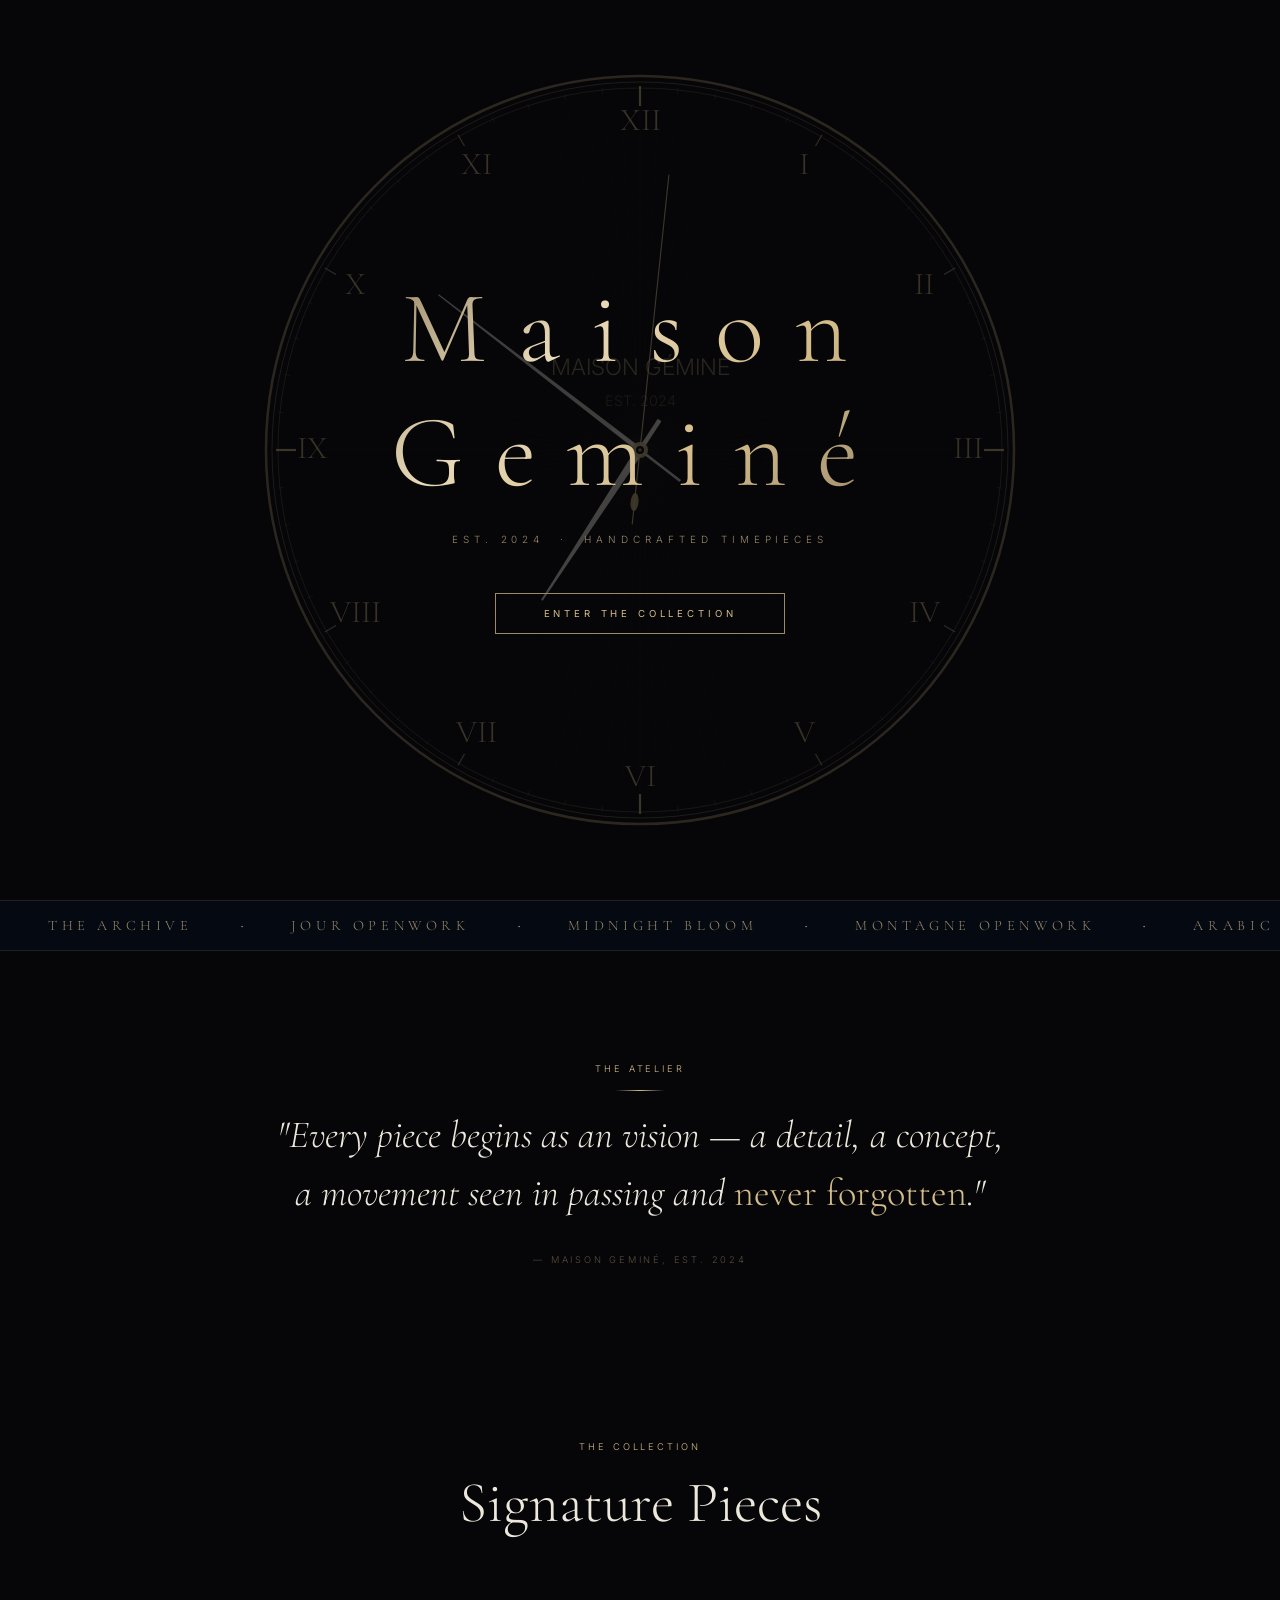
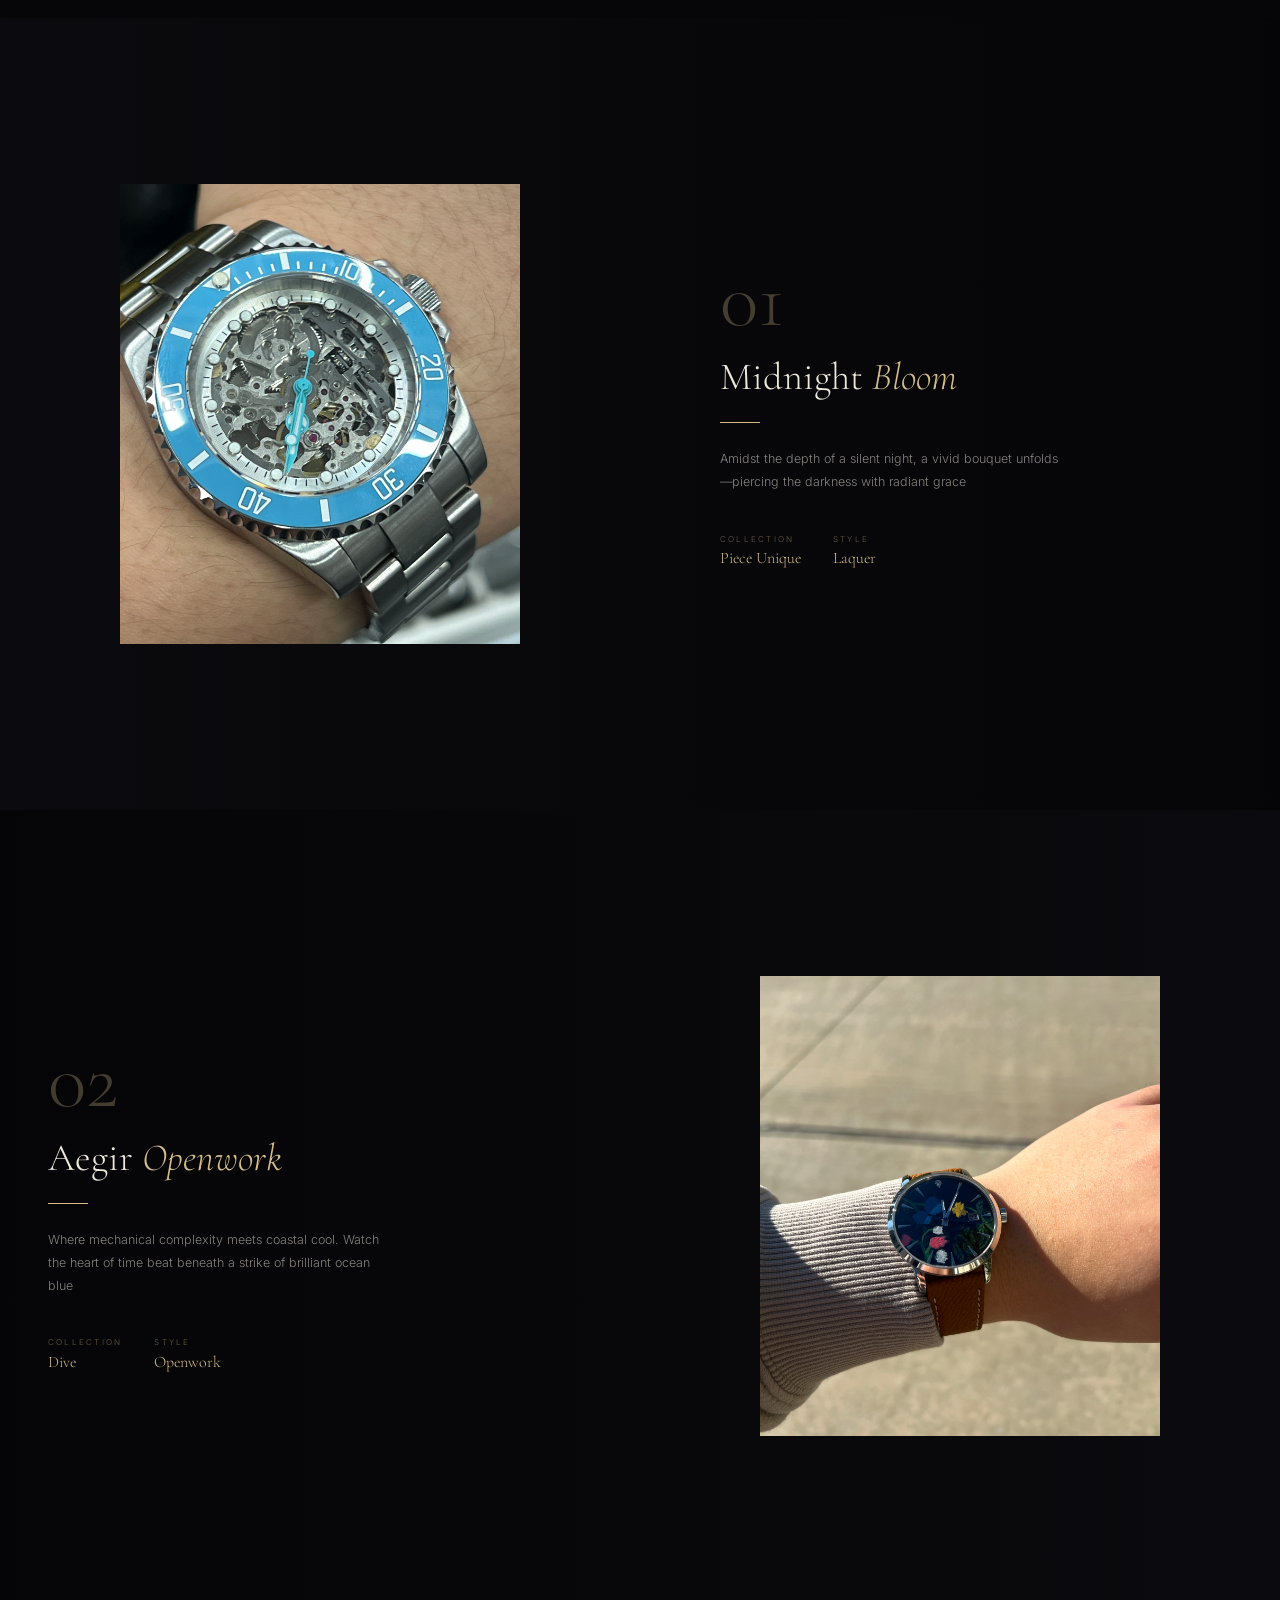
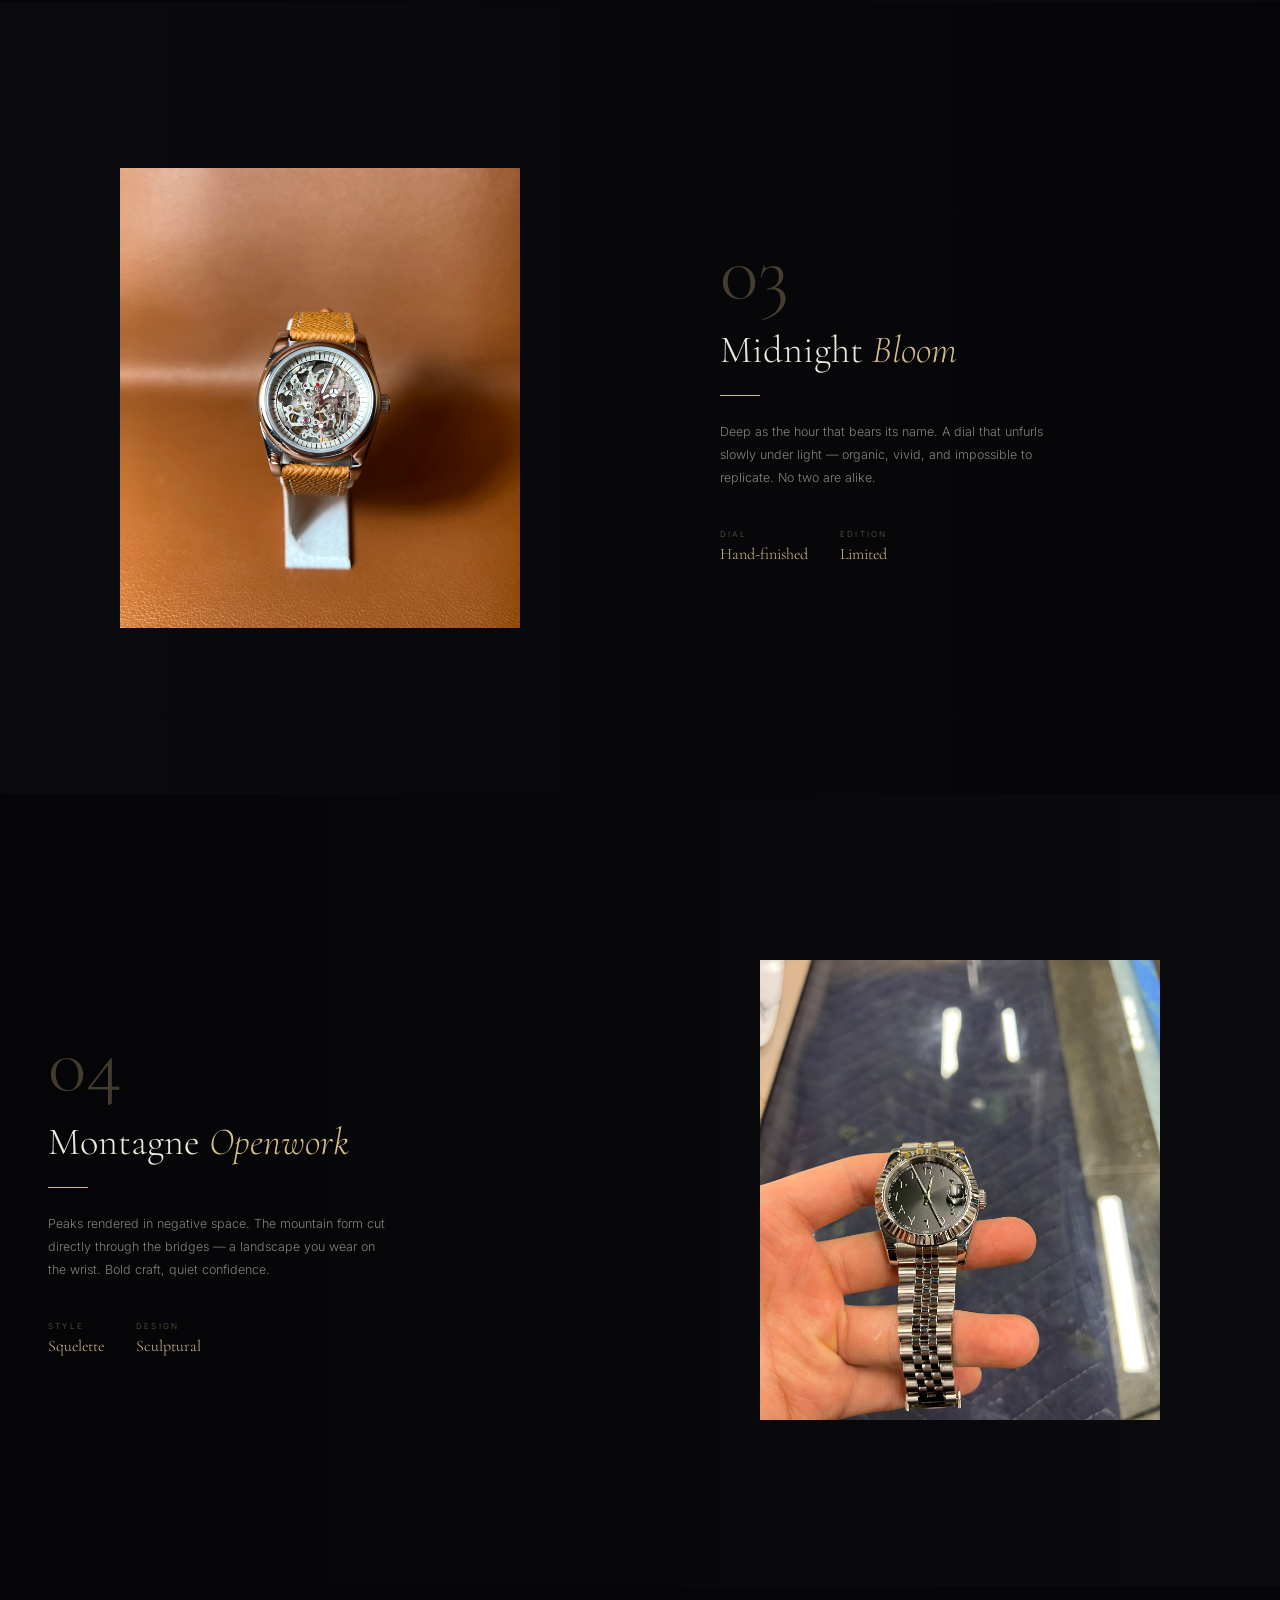
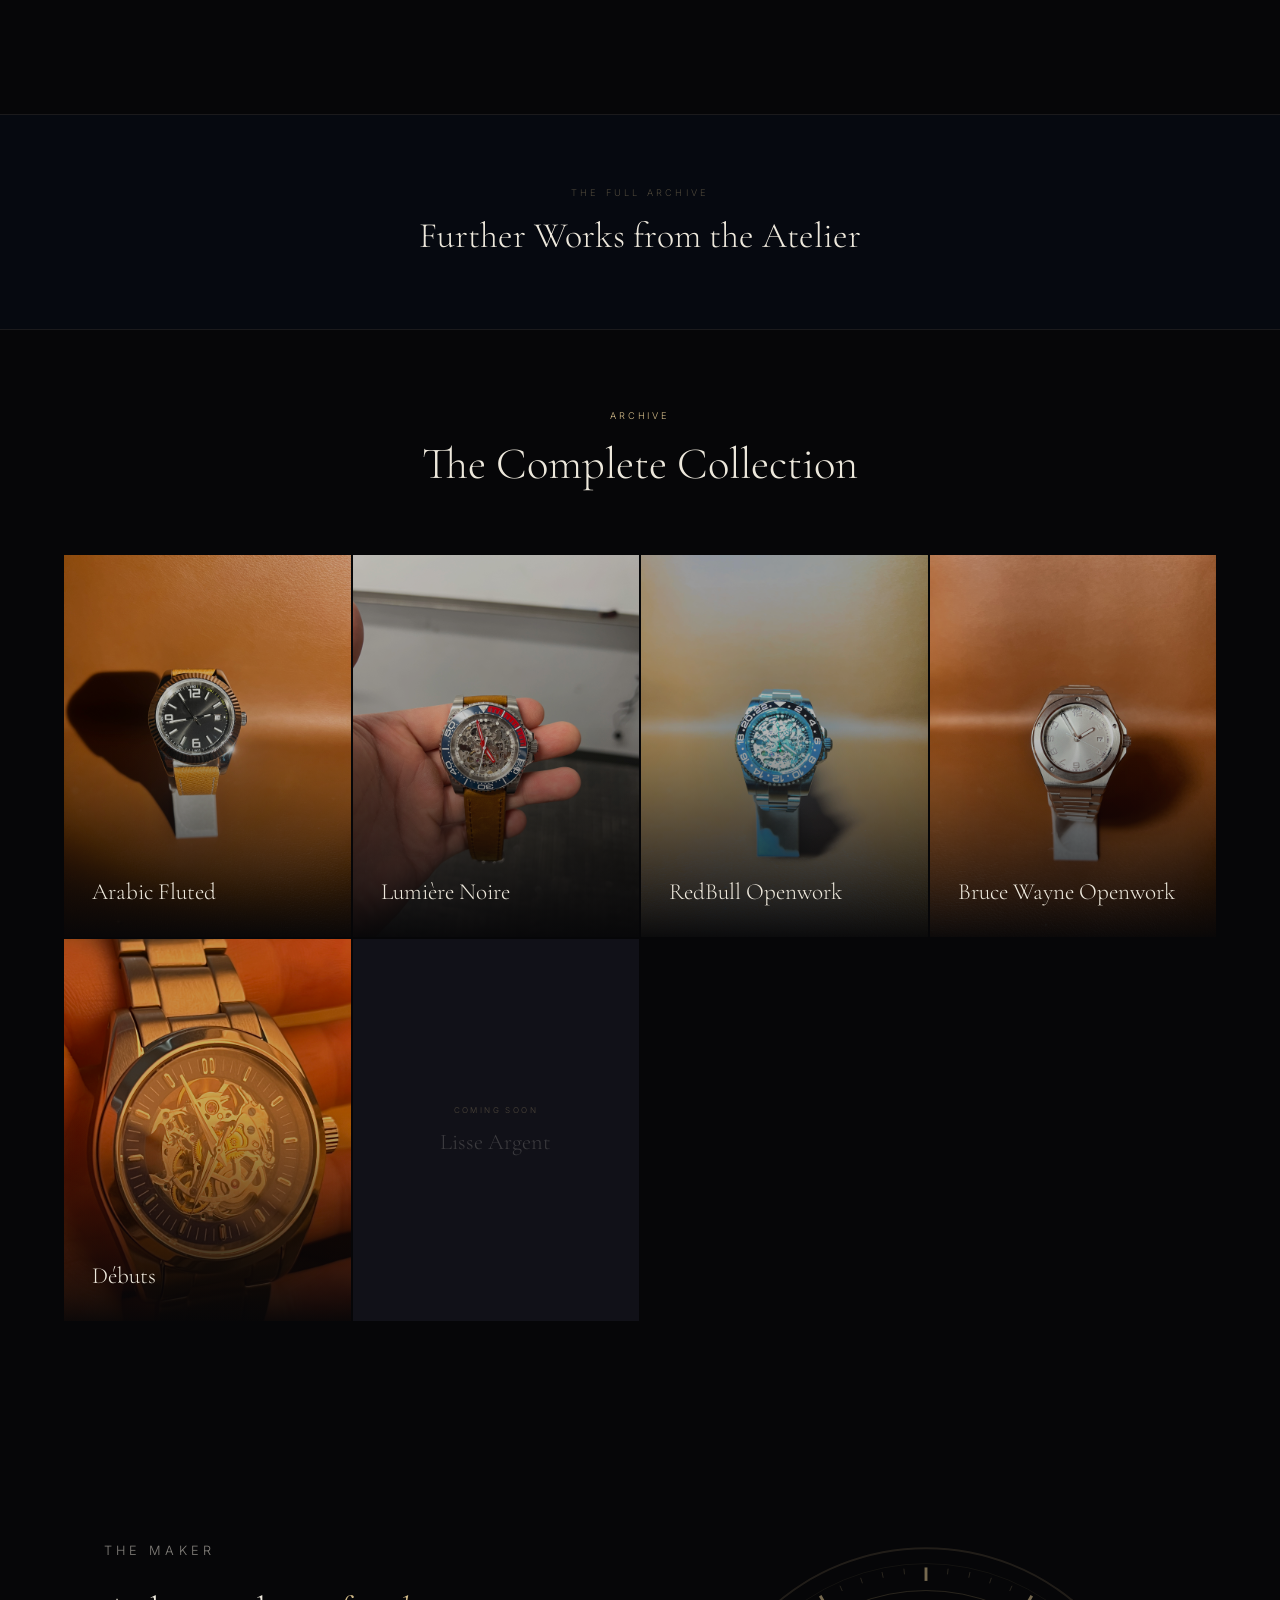
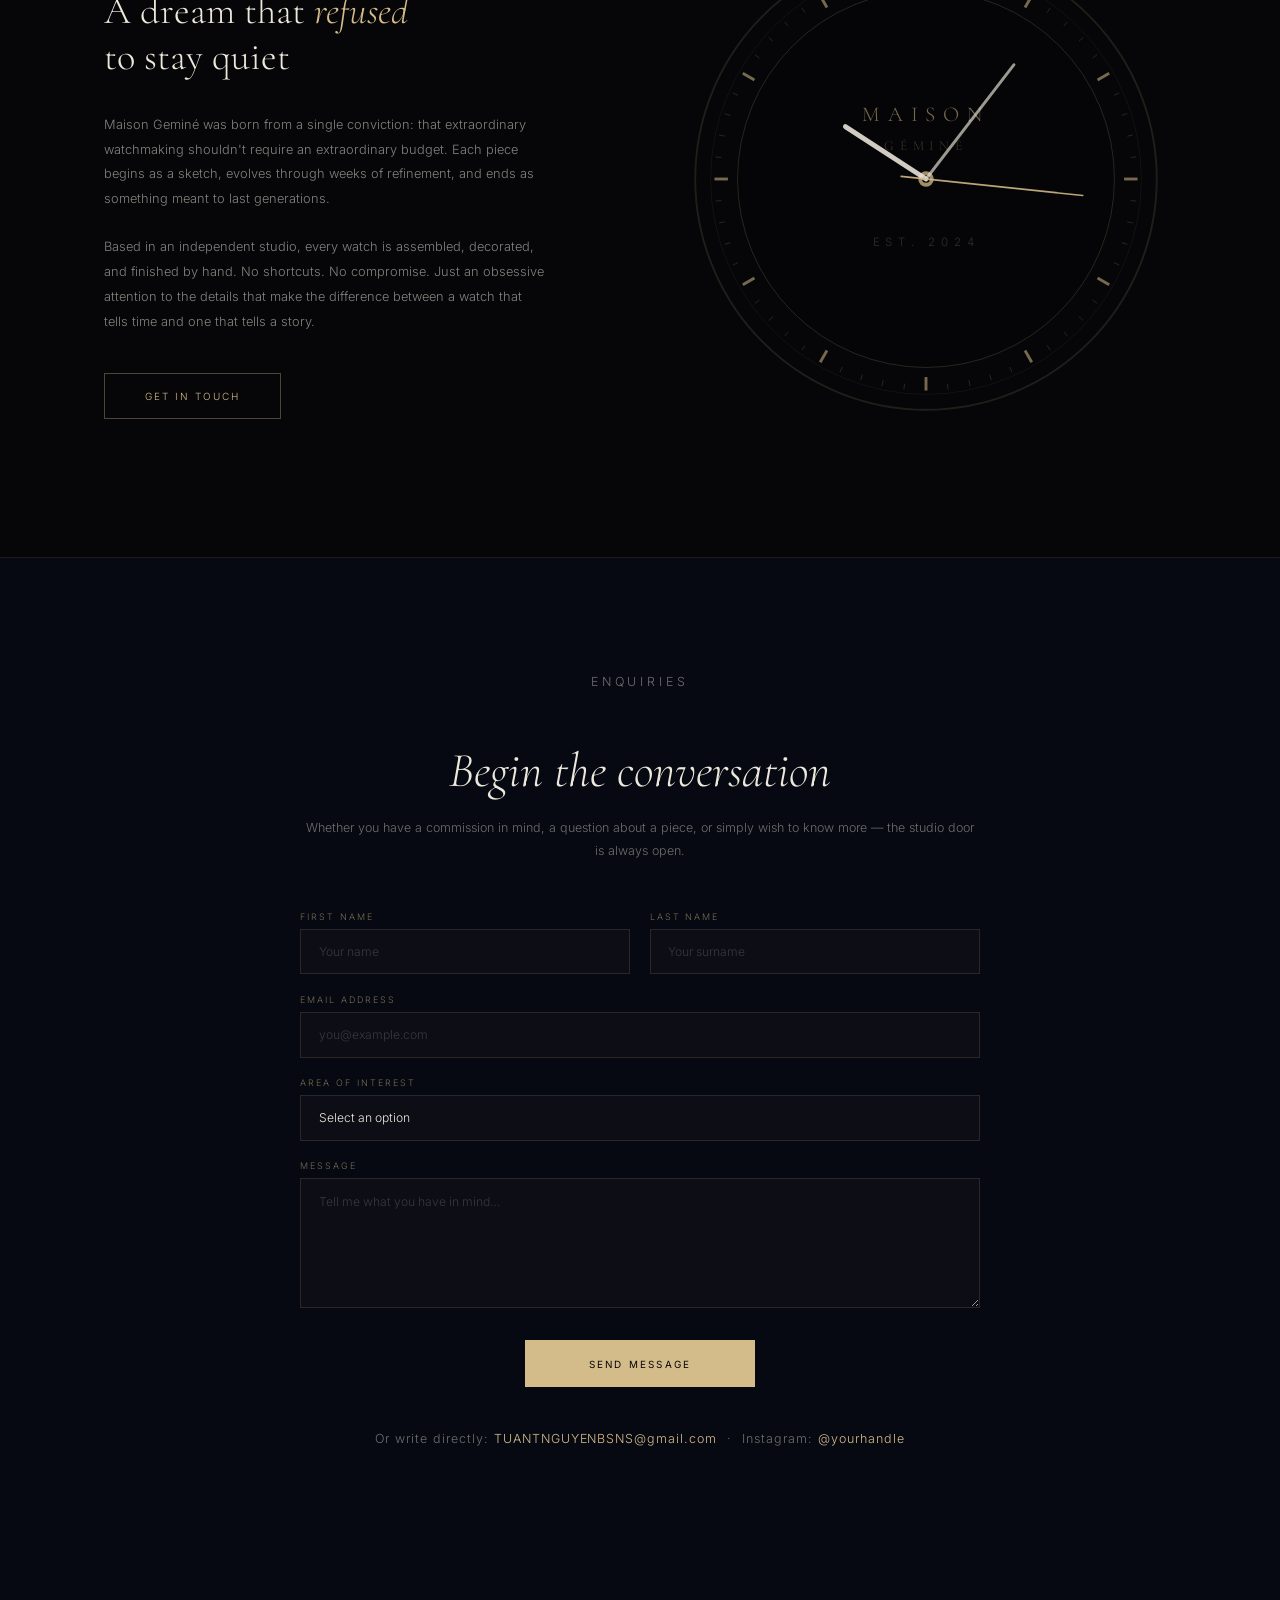
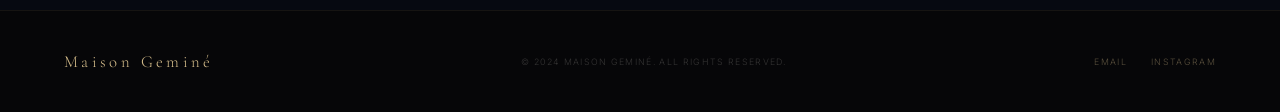
==== commit 0fad5ea6: "dwa" ====
--- a/MainSite.html
+++ b/MainSite.html
@@ -110,7 +110,7 @@
 .spotlight-item:hover .spotlight-img-wrap img{transform:scale(1.03);filter:brightness(1.1)}
 .spotlight-info{position:relative;z-index:1;padding:4rem 5rem}
 .spotlight-item:nth-child(even) .spotlight-info{padding:4rem 5rem 4rem 3rem}
-.watch-number{font-family:var(--serif);font-size:5rem;font-weight:300;color:rgba(212,188,138,0.07);line-height:1;margin-bottom:-1rem;display:block}
+.watch-number{font-family:var(--serif);font-size:5rem;font-weight:300;color:rgba(212,188,138,0.3);line-height:1;margin-bottom:1rem;display:block}
 .watch-name{font-family:var(--serif);font-size:clamp(1.8rem,3vw,2.8rem);font-weight:300;color:var(--text);line-height:1.1;margin-bottom:1.5rem}
 .watch-name em{font-style:italic;color:var(--gold)}
 .watch-divider{width:40px;height:1px;background:var(--gold);margin-bottom:1.5rem}
@@ -149,7 +149,7 @@
 .story-text h2 em{font-style:italic;color:var(--gold)}
 .story-text p{font-size:0.8rem;line-height:1.95;color:rgba(237,232,220,0.55);margin-bottom:1.4rem}
 .story-clock-wrap{display:flex;align-items:center;justify-content:center}
-.story-clock{width:260px;height:260px}
+.story-clock{width:500px;height:500px}
 
 /* ── CONTACT ── */
 .contact{padding:7rem 4rem;background:rgba(7,13,24,0.6);border-top:1px solid rgba(212,188,138,0.1);position:relative;z-index:1}
@@ -310,7 +310,7 @@
 <div class="philosophy">
   <p class="section-label">The Atelier</p>
   <div class="section-line"></div>
-  <p class="phil-quote">"Every piece begins as an obsession — a detail, a finish, a movement seen in passing and <em>never forgotten</em>."</p>
+  <p class="phil-quote">"Every piece begins as an vision — a detail, a concept, a movement seen in passing and <em>never forgotten</em>."</p>
   <p class="phil-attr">— Maison Geminé, est. 2024</p>
 </div>
 
@@ -325,12 +325,12 @@
       </div>
       <div class="spotlight-info">
         <span class="watch-number">01</span>
-        <h2 class="watch-name">The <em>Archive</em></h2>
+        <h2 class="watch-name">Midnight <em>Bloom</em></h2>
         <div class="watch-divider"></div>
-        <p class="watch-desc">A study in restraint. Clean lines reference the golden age of Swiss watchmaking while remaining unmistakably contemporary — a piece meant to be passed down.</p>
+        <p class="watch-desc">Amidst the depth of a silent night, a vivid bouquet unfolds—piercing the darkness with radiant grace</p>
         <div class="watch-specs">
-          <div class="spec-item"><span class="spec-label">Collection</span><span class="spec-val">Patrimoine</span></div>
-          <div class="spec-item"><span class="spec-label">Finish</span><span class="spec-val">Handcrafted</span></div>
+          <div class="spec-item"><span class="spec-label">Collection</span><span class="spec-val">Piece Unique</span></div>
+          <div class="spec-item"><span class="spec-label">Style</span><span class="spec-val">Laquer</span></div>
         </div>
       </div>
     </div>
@@ -341,12 +341,12 @@
       </div>
       <div class="spotlight-info">
         <span class="watch-number">02</span>
-        <h2 class="watch-name">Jour <em>Openwork</em></h2>
+        <h2 class="watch-name">Aegir <em>Openwork</em></h2>
         <div class="watch-divider"></div>
-        <p class="watch-desc">The dial stripped bare — a window into the soul of the movement. Architecture and mechanics coexist in perfect choreography with every tick.</p>
+        <p class="watch-desc">Where mechanical complexity meets coastal cool. Watch the heart of time beat beneath a strike of brilliant ocean blue</p>
         <div class="watch-specs">
-          <div class="spec-item"><span class="spec-label">Style</span><span class="spec-val">Squelette</span></div>
-          <div class="spec-item"><span class="spec-label">Movement</span><span class="spec-val">Visible</span></div>
+          <div class="spec-item"><span class="spec-label">Collection</span><span class="spec-val">Dive</span></div>
+          <div class="spec-item"><span class="spec-label">Style</span><span class="spec-val">Openwork</span></div>
         </div>
       </div>
     </div>
